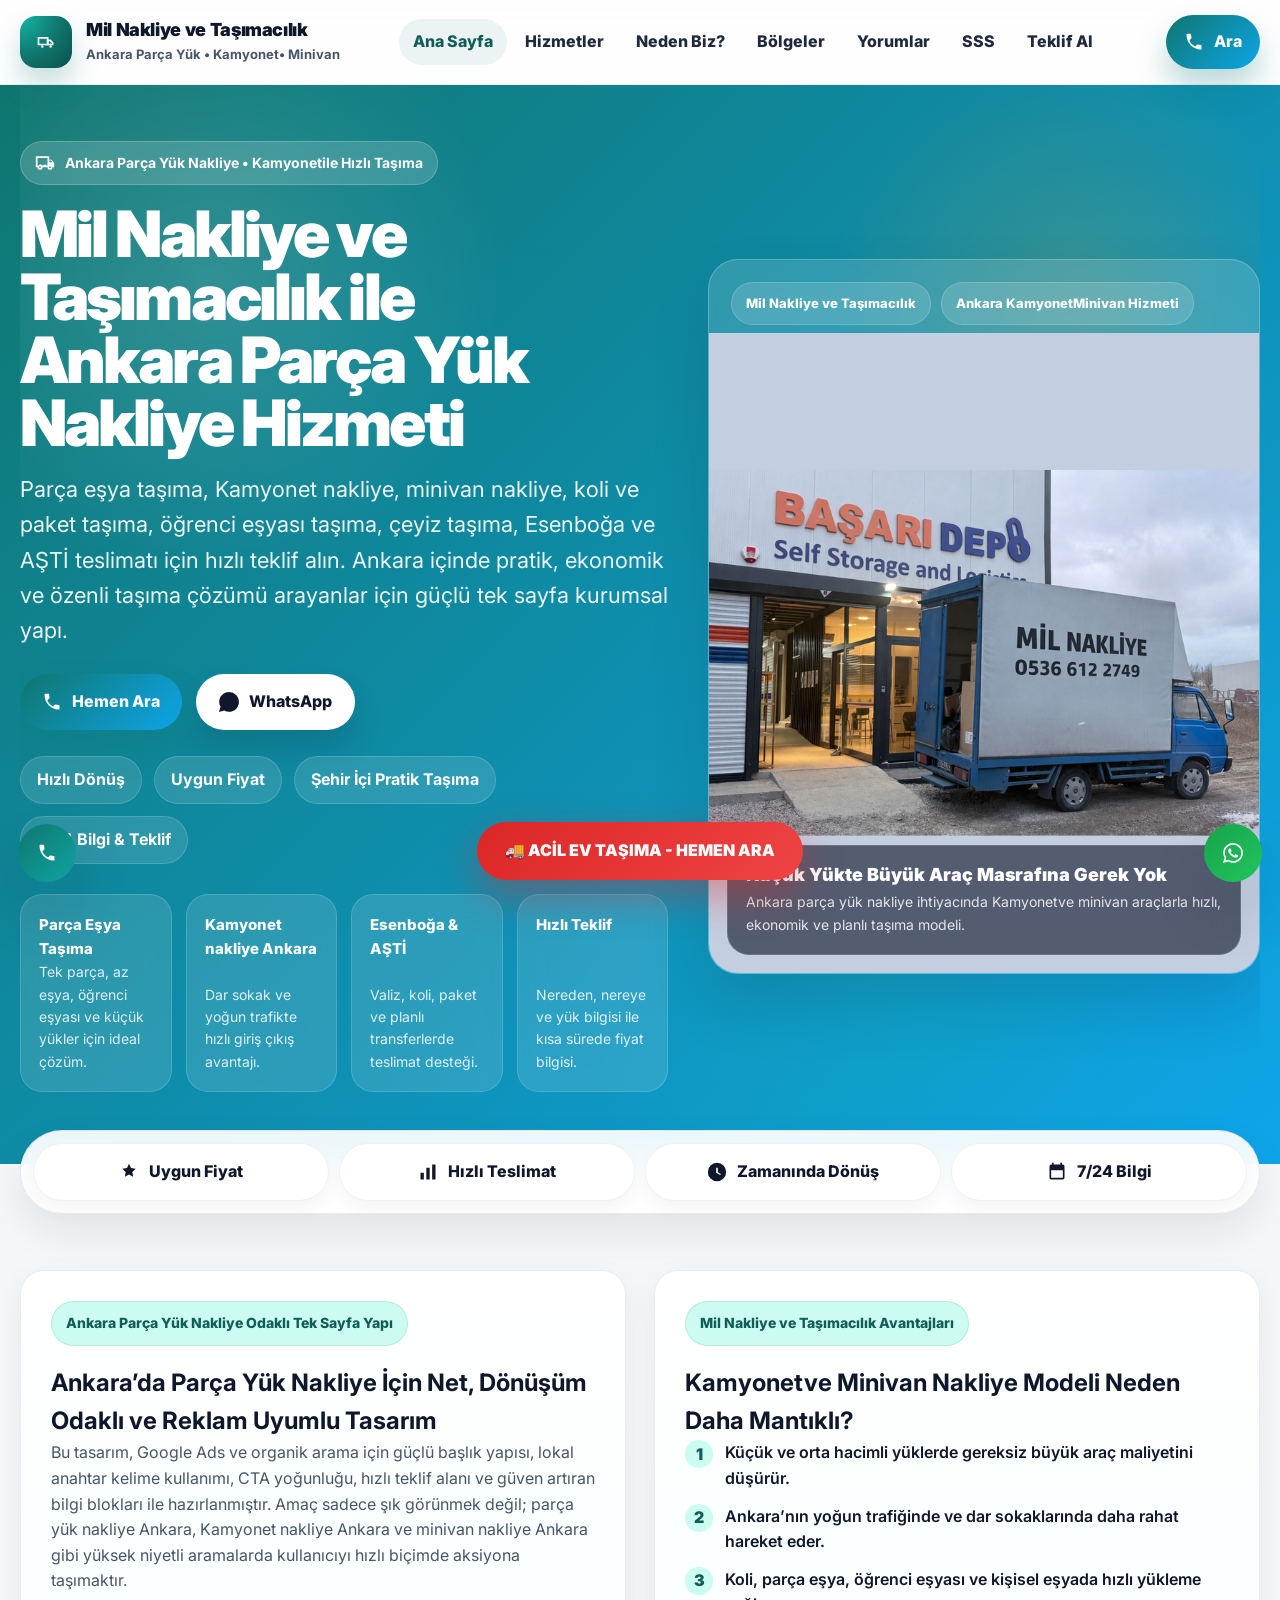
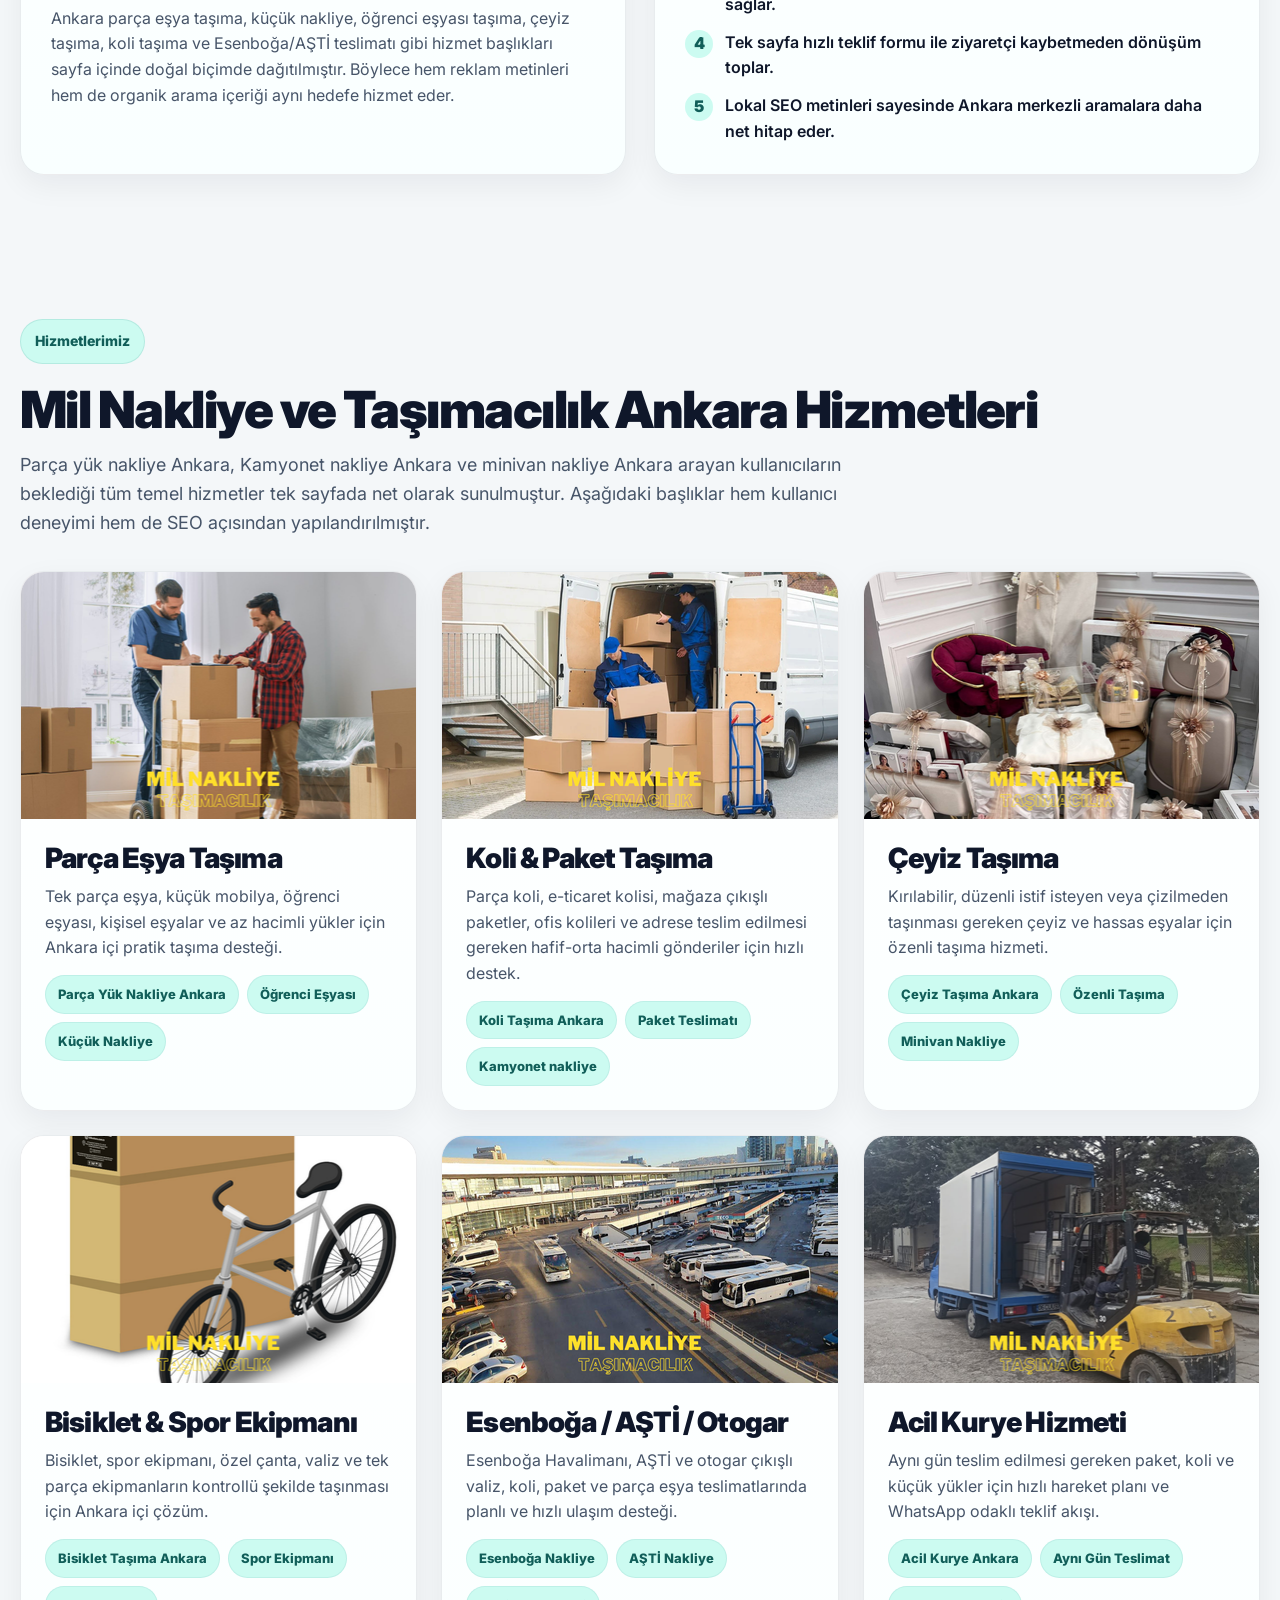
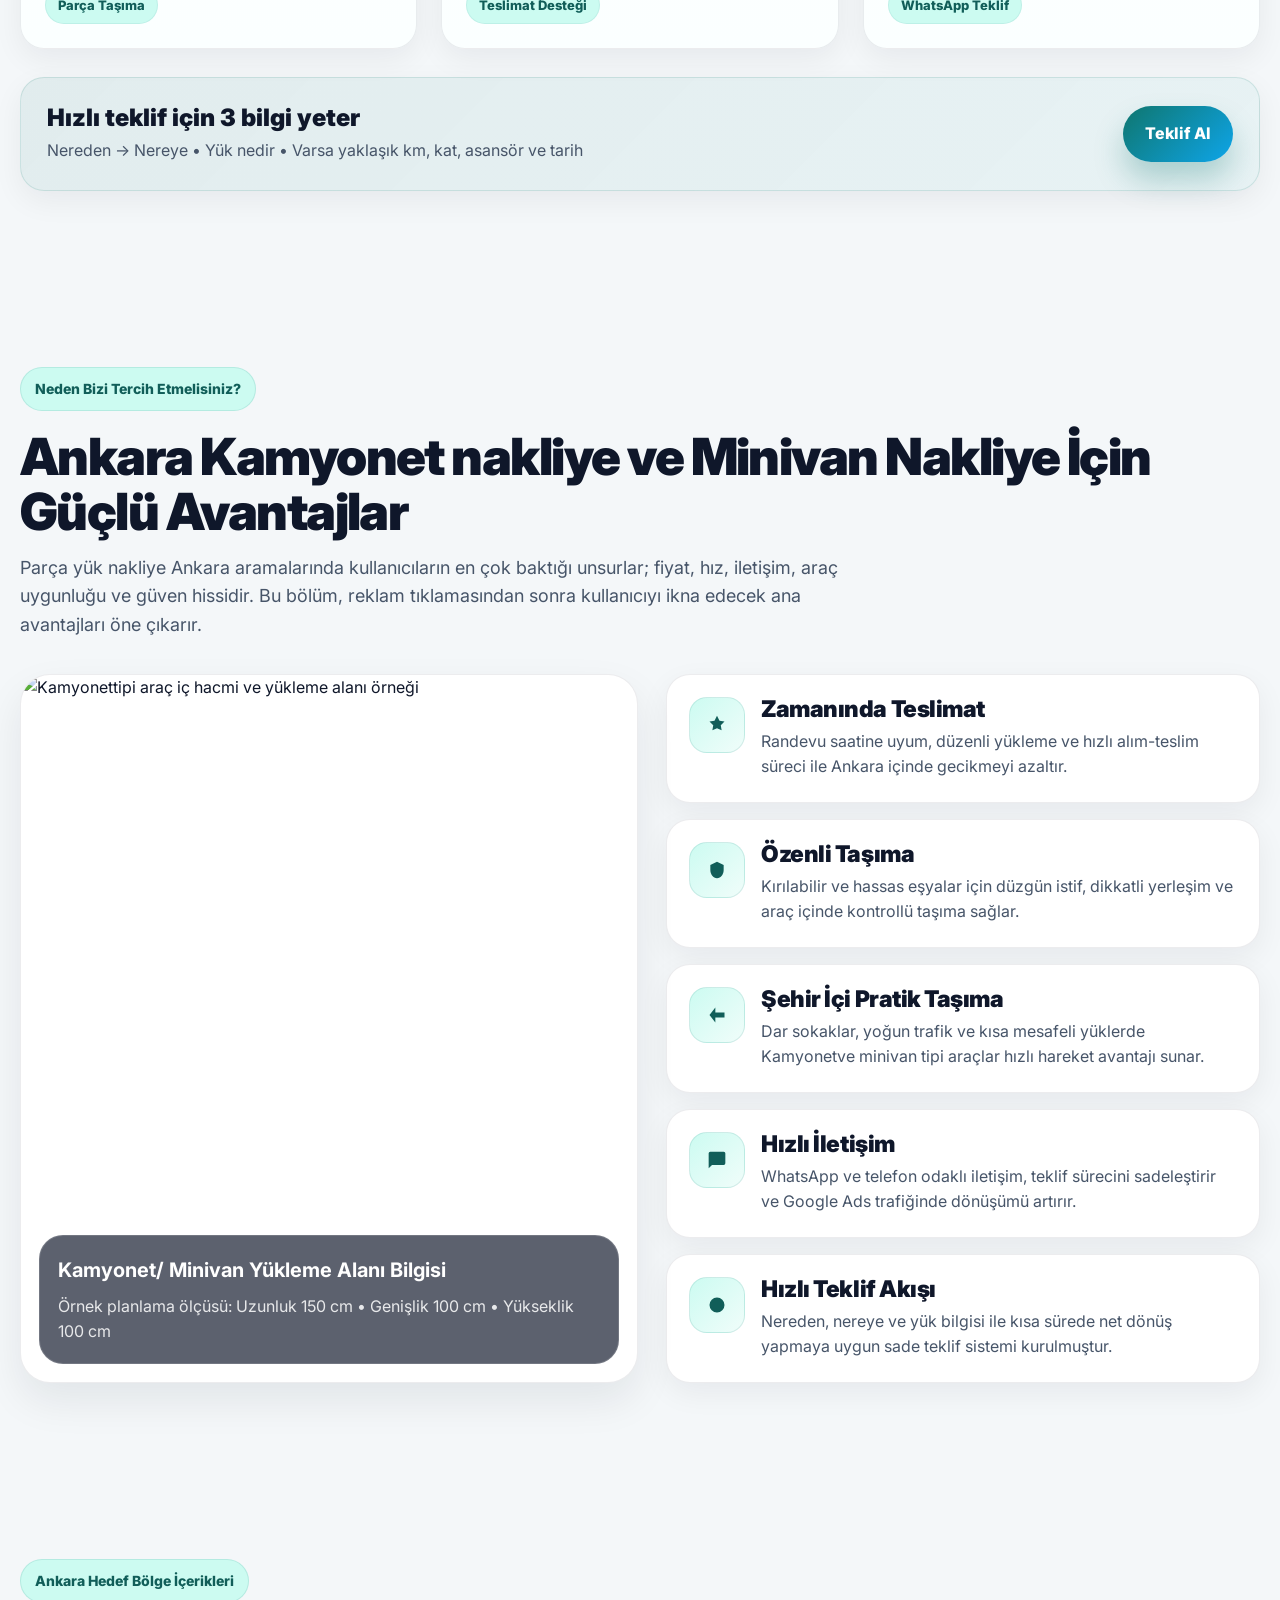
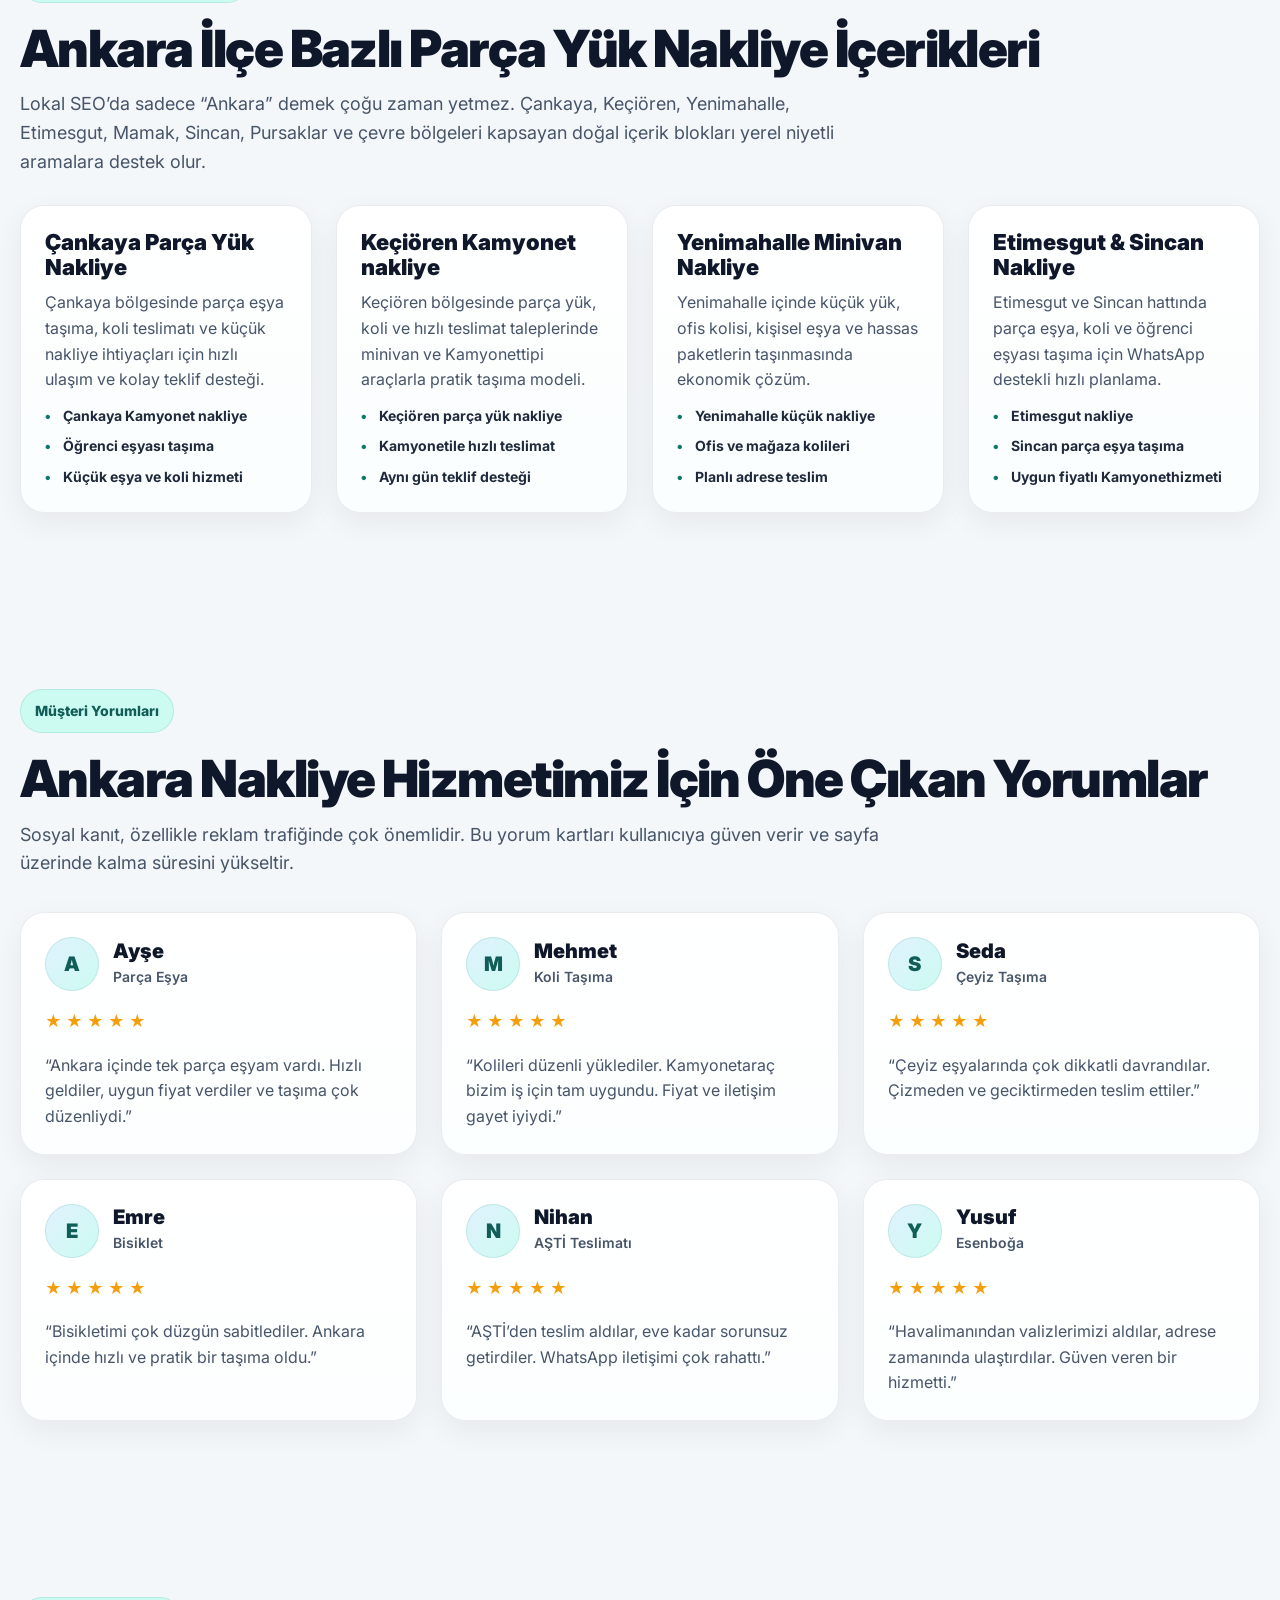
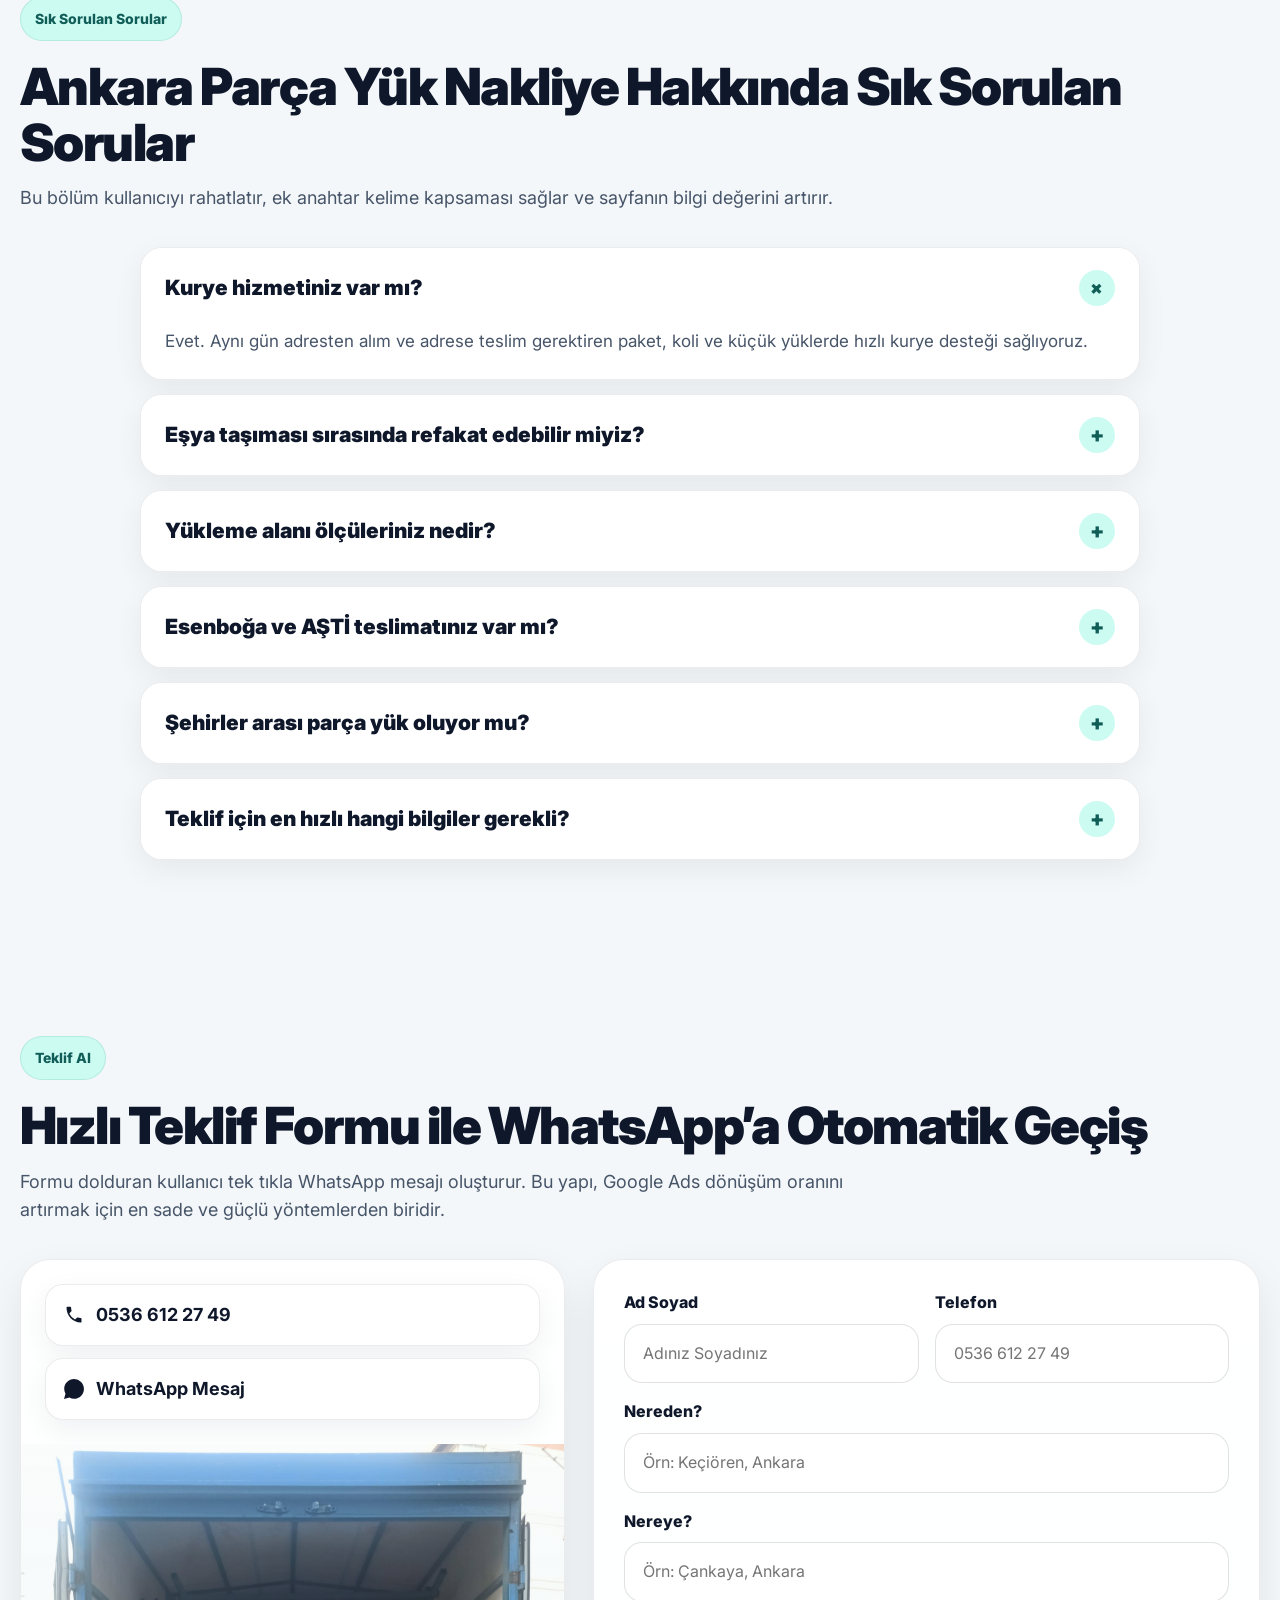
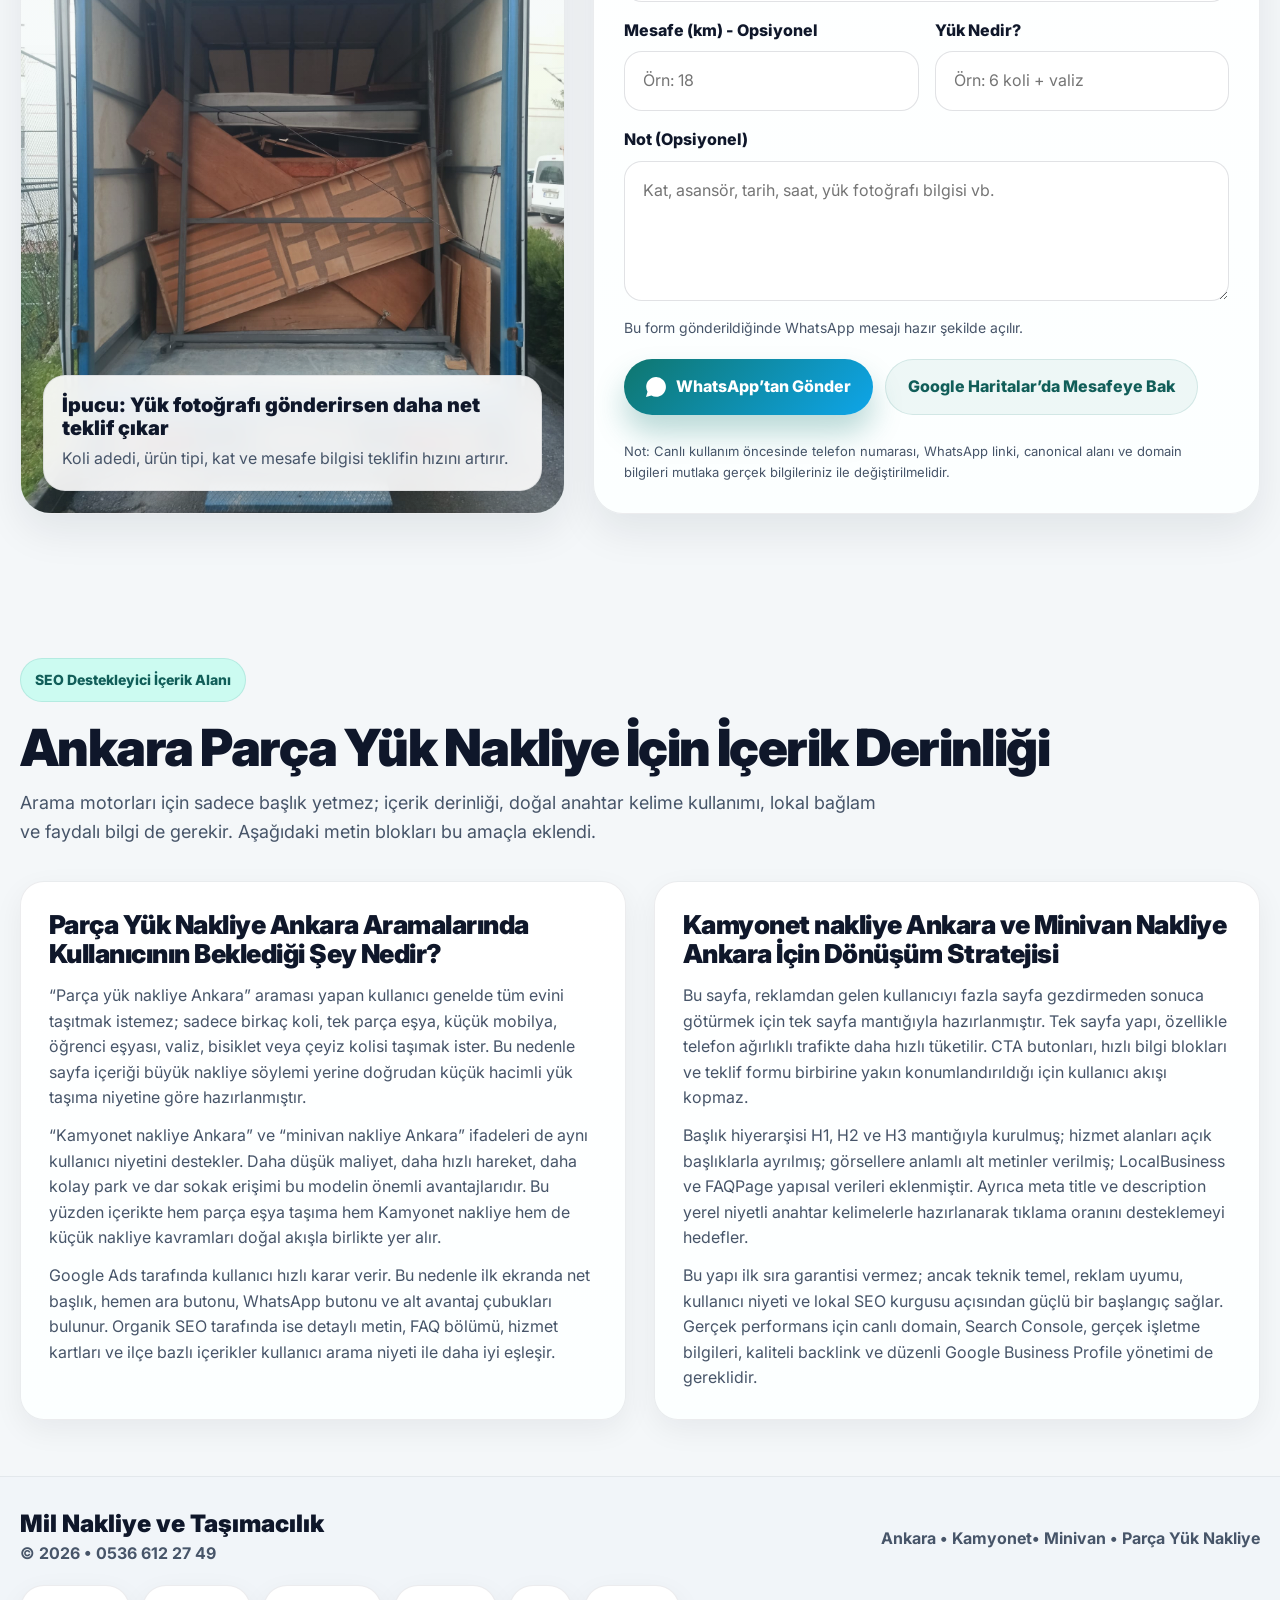
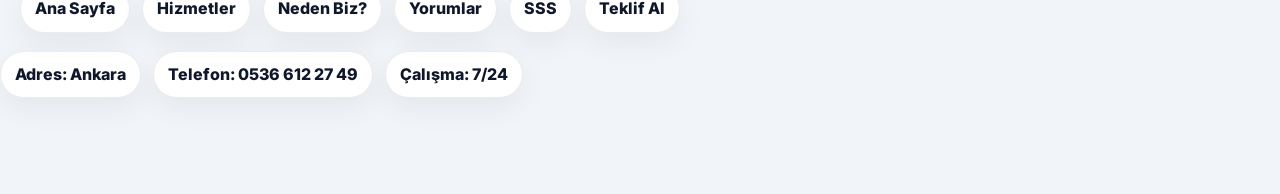
==== index.html @ 198a2890 "updatesıte" ====
<!DOCTYPE html>
<html lang="tr">

<head>
  <!-- ========================================================= -->
  <!-- =============== TEMEL DOKUMAN AYARLARI =================== -->
  <!-- ========================================================= -->
  <meta charset="UTF-8" />
  <meta http-equiv="X-UA-Compatible" content="IE=edge" />
  <meta name="viewport" content="width=device-width, initial-scale=1.0" />
  <meta name="theme-color" content="#0f766e" />
  <meta name="color-scheme" content="light" />
  <meta name="format-detection" content="telephone=yes" />
  <link rel="icon" href="favicon.ico" sizes="any">
  <link rel="shortcut icon" href="favicon.ico">
  <link rel="apple-touch-icon" href="favicon.ico">
  <!-- ========================================================= -->
  <!-- =================== ANA SEO ETİKETLERİ ================== -->
  <!-- ========================================================= -->
  <title>Mil Nakliye ve Taşımacılık | Parça Yük Nakliye Ankara | KamyonetMinivan Nakliye</title>
  <meta name="description"
    content="Mil Nakliye ve Taşımacılık ile Ankara parça yük nakliye, Kamyonet nakliye, minivan nakliye, koli taşıma, öğrenci eşyası taşıma, çeyiz taşıma, AŞTİ ve Esenboğa teslimat hizmetleri. Hızlı teklif, WhatsApp destek, şehir içi ve şehirler arası planlı taşıma." />
  <meta name="keywords"
    content="parça yük nakliye ankara, ankara parça eşya taşıma, Kamyonet nakliye ankara, minivan nakliye ankara, ankara koli taşıma, öğrenci eşyası taşıma ankara, çeyiz taşıma ankara, küçük nakliye ankara, acil kurye ankara, aşti nakliye, esenboğa nakliye, şehir içi nakliye ankara, şehirler arası parça yük ankara, uygun fiyat nakliye ankara, mil nakliye ve taşımacılık" />
  <meta name="robots" content="index, follow, max-image-preview:large, max-snippet:-1, max-video-preview:-1" />
  <meta name="googlebot" content="index, follow, max-image-preview:large, max-snippet:-1, max-video-preview:-1" />
  <meta name="author" content="Mil Nakliye ve Taşımacılık" />
  <meta name="language" content="tr" />
  <meta name="geo.region" content="TR-06" />
  <meta name="geo.placename" content="Ankara" />
  <meta name="distribution" content="global" />
  <meta name="revisit-after" content="7 days" />
  <link rel="canonical" href="https://www.example.com/" />

  <!-- ========================================================= -->
  <!-- ====================== OPEN GRAPH ======================= -->
  <!-- ========================================================= -->
  <meta property="og:locale" content="tr_TR" />
  <meta property="og:type" content="website" />
  <meta property="og:title" content="Mil Nakliye ve Taşımacılık | Parça Yük Nakliye Ankara" />
  <meta property="og:description"
    content="Ankara parça yük nakliye, Kamyonet nakliye, minivan nakliye, koli taşıma, çeyiz taşıma ve hızlı teklif formu tek sayfada." />
  <meta property="og:url" content="https://www.example.com/" />
  <meta property="og:site_name" content="Mil Nakliye ve Taşımacılık" />
  <meta property="og:image"
    content="https://images.unsplash.com/photo-1616432043562-3671ea2e5242?auto=format&fit=crop&w=1400&q=80" />
  <meta property="og:image:width" content="1400" />
  <meta property="og:image:height" content="933" />
  <meta property="og:image:alt" content="Mil Nakliye ve Taşımacılık Ankara parça yük nakliye görseli" />

  <!-- ========================================================= -->
  <!-- ======================== TWITTER ======================== -->
  <!-- ========================================================= -->
  <meta name="twitter:card" content="summary_large_image" />
  <meta name="twitter:title" content="Mil Nakliye ve Taşımacılık | Parça Yük Nakliye Ankara" />
  <meta name="twitter:description"
    content="Ankara parça yük nakliye, Kamyonet nakliye, koli taşıma ve hızlı teklif formu." />
  <meta name="twitter:image"
    content="https://images.unsplash.com/photo-1616432043562-3671ea2e5242?auto=format&fit=crop&w=1400&q=80" />

  <!-- ========================================================= -->
  <!-- ====================== PREFETCH/DNS ===================== -->
  <!-- ========================================================= -->
  <link rel="preconnect" href="https://fonts.googleapis.com" />
  <link rel="preconnect" href="https://fonts.gstatic.com" crossorigin />
  <link rel="preconnect" href="https://images.unsplash.com" />
  <link rel="dns-prefetch" href="//wa.me" />
  <link rel="dns-prefetch" href="//fonts.googleapis.com" />
  <link rel="dns-prefetch" href="//images.unsplash.com" />

  <!-- ========================================================= -->
  <!-- ======================== FONTS ========================== -->
  <!-- ========================================================= -->
  <link href="https://fonts.googleapis.com/css2?family=Inter:wght@400;500;600;700;800;900&display=swap"
    rel="stylesheet" />

  <!-- ========================================================= -->
  <!-- ==================== YAPISAL VERİLER ==================== -->
  <!-- ========================================================= -->
  <script type="application/ld+json">
    {
      "@context": "https://schema.org",
      "@graph": [
        {
          "@type": "LocalBusiness",
          "@id": "https://www.example.com/#localbusiness",
          "name": "Mil Nakliye ve Taşımacılık",
          "alternateName": [
            "Mil Nakliye",
            "Mil Nakliye Ankara",
            "Mil Nakliye ve Taşımacılık Ankara"
          ],
          "url": "https://www.example.com/",
          "image": "https://images.unsplash.com/photo-1616432043562-3671ea2e5242?auto=format&fit=crop&w=1400&q=80",
          "telephone": "+90 536 612 27 49",
          "priceRange": "₺₺",
          "description": "Ankara parça yük nakliye, Kamyonet nakliye, minivan nakliye, koli taşıma, öğrenci eşyası taşıma, çeyiz taşıma ve hızlı kurye çözümleri.",
          "areaServed": [
            {"@type": "City", "name": "Ankara"},
            {"@type": "AdministrativeArea", "name": "Çankaya"},
            {"@type": "AdministrativeArea", "name": "Keçiören"},
            {"@type": "AdministrativeArea", "name": "Yenimahalle"},
            {"@type": "AdministrativeArea", "name": "Etimesgut"},
            {"@type": "AdministrativeArea", "name": "Mamak"},
            {"@type": "AdministrativeArea", "name": "Sincan"}
          ],
          "address": {
            "@type": "PostalAddress",
            "addressLocality": "Ankara",
            "addressRegion": "Ankara",
            "addressCountry": "TR"
          },
          "openingHoursSpecification": [
            {
              "@type": "OpeningHoursSpecification",
              "dayOfWeek": [
                "Monday",
                "Tuesday",
                "Wednesday",
                "Thursday",
                "Friday",
                "Saturday",
                "Sunday"
              ],
              "opens": "00:00",
              "closes": "23:59"
            }
          ],
          "sameAs": [
            "https://wa.me/905366122749"
          ],
          "serviceType": [
            "Parça Yük Nakliye Ankara",
            "Kamyonet nakliye Ankara",
            "Minivan Nakliye Ankara",
            "Koli Taşıma Ankara",
            "Öğrenci Eşyası Taşıma Ankara",
            "Çeyiz Taşıma Ankara",
            "Acil Kurye Ankara"
          ]
        },
        {
          "@type": "WebSite",
          "@id": "https://www.example.com/#website",
          "url": "https://www.example.com/",
          "name": "Mil Nakliye ve Taşımacılık",
          "inLanguage": "tr-TR",
          "publisher": {
            "@id": "https://www.example.com/#localbusiness"
          }
        },
        {
          "@type": "WebPage",
          "@id": "https://www.example.com/#webpage",
          "url": "https://www.example.com/",
          "name": "Mil Nakliye ve Taşımacılık | Parça Yük Nakliye Ankara",
          "isPartOf": {
            "@id": "https://www.example.com/#website"
          },
          "about": {
            "@id": "https://www.example.com/#localbusiness"
          },
          "description": "Ankara parça yük nakliye, Kamyonet nakliye, minivan nakliye ve hızlı teklif sayfası.",
          "inLanguage": "tr-TR"
        },
        {
          "@type": "FAQPage",
          "mainEntity": [
            {
              "@type": "Question",
              "name": "Kurye hizmetiniz var mı?",
              "acceptedAnswer": {
                "@type": "Answer",
                "text": "Evet. Aynı gün adresten alıp adrese teslim hızlı kurye ve parça yük desteği sağlıyoruz."
              }
            },
            {
              "@type": "Question",
              "name": "Eşya taşıması sırasında refakat edebilir miyiz?",
              "acceptedAnswer": {
                "@type": "Answer",
                "text": "Evet. Uygun yük durumlarında bir kişi refakat edebilir."
              }
            },
            {
              "@type": "Question",
              "name": "Yükleme alanı ölçüleri nedir?",
              "acceptedAnswer": {
                "@type": "Answer",
                "text": "Örnek yükleme alanı ölçüsü: uzunluk 150 cm, genişlik 100 cm, yükseklik 100 cm olarak planlanmıştır."
              }
            },
            {
              "@type": "Question",
              "name": "Esenboğa ve AŞTİ teslimatınız var mı?",
              "acceptedAnswer": {
                "@type": "Answer",
                "text": "Evet. Esenboğa Havalimanı, AŞTİ ve otogar çıkışlı planlı teslimatlar yapılmaktadır."
              }
            },
            {
              "@type": "Question",
              "name": "Teklif için en hızlı hangi bilgiler gerekli?",
              "acceptedAnswer": {
                "@type": "Answer",
                "text": "Nereden, nereye, yük nedir, yaklaşık km, kat, asansör ve tarih bilgisi en hızlı teklif için yeterlidir."
              }
            }
          ]
        }
      ]
    }
  </script>

  <!-- ========================================================= -->
  <!-- ======================== STYLES ========================= -->
  <!-- ========================================================= -->
  <style>
    /* ======================================================= */
    /* ====================== CSS RESET ======================= */
    /* ======================================================= */
    *,
    *::before,
    *::after {
      box-sizing: border-box;
    }

    html {
      scroll-behavior: smooth;
    }

    body,
    h1,
    h2,
    h3,
    h4,
    h5,
    h6,
    p,
    ul,
    ol,
    li,
    figure,
    blockquote,
    dl,
    dd {
      margin: 0;
    }

    body {
      min-height: 100vh;
      text-rendering: optimizeLegibility;
      -webkit-font-smoothing: antialiased;
      font-family: 'Inter', system-ui, -apple-system, BlinkMacSystemFont, 'Segoe UI', sans-serif;
      background: #f4f7f9;
      color: #0f172a;
      line-height: 1.6;
      overflow-x: hidden;
    }

    img,
    picture {
      max-width: 100%;
      display: block;
    }

    a {
      color: inherit;
      text-decoration: none;
    }

    button,
    input,
    textarea,
    select {
      font: inherit;
    }

    ul[role='list'],
    ol[role='list'] {
      list-style: none;
      padding: 0;
      margin: 0;
    }

    /* ======================================================= */
    /* ==================== ROOT VARIABLES =================== */
    /* ======================================================= */
    :root {
      --bg: #f4f7f9;
      --surface: #ffffff;
      --surface-2: #ecfeff;
      --text: #0f172a;
      --muted: #475569;
      --line: rgba(15, 23, 42, 0.08);
      --primary: #0f766e;
      --primary-strong: #115e59;
      --primary-soft: #ccfbf1;
      --secondary: #f59e0b;
      --accent: #0ea5e9;
      --success: #16a34a;
      --shadow-sm: 0 10px 30px rgba(15, 23, 42, 0.06);
      --shadow-md: 0 18px 40px rgba(15, 23, 42, 0.08);
      --shadow-lg: 0 30px 60px rgba(15, 23, 42, 0.14);
      --radius-xs: 10px;
      --radius-sm: 14px;
      --radius-md: 18px;
      --radius-lg: 24px;
      --radius-xl: 32px;
      --container: 1240px;
      --header-height: 84px;
    }

    /* ======================================================= */
    /* ===================== GLOBAL UTILS ===================== */
    /* ======================================================= */
    .container {
      width: min(100% - 32px, var(--container));
      margin-inline: auto;
    }

    .section {
      padding: 88px 0;
    }

    .section-sm {
      padding: 56px 0;
    }

    .eyebrow {
      display: inline-flex;
      align-items: center;
      gap: 10px;
      padding: 10px 14px;
      border-radius: 999px;
      background: rgba(255, 255, 255, 0.16);
      color: #fff;
      font-size: 14px;
      font-weight: 700;
      backdrop-filter: blur(8px);
      border: 1px solid rgba(255, 255, 255, 0.2);
      margin-bottom: 18px;
    }

    .section-badge {
      display: inline-flex;
      align-items: center;
      gap: 8px;
      font-weight: 800;
      font-size: 14px;
      color: var(--primary-strong);
      background: var(--primary-soft);
      border: 1px solid rgba(15, 118, 110, 0.12);
      border-radius: 999px;
      padding: 10px 14px;
      margin-bottom: 18px;
    }

    .section-title {
      font-size: clamp(30px, 4vw, 52px);
      line-height: 1.08;
      letter-spacing: -0.03em;
      font-weight: 900;
      margin-bottom: 14px;
      color: var(--text);
    }

    .section-text {
      font-size: 18px;
      color: var(--muted);
      max-width: 860px;
    }

    .grid {
      display: grid;
      gap: 24px;
    }

    .card {
      background: var(--surface);
      border: 1px solid var(--line);
      border-radius: var(--radius-lg);
      box-shadow: var(--shadow-sm);
    }

    .btn {
      display: inline-flex;
      align-items: center;
      justify-content: center;
      gap: 10px;
      min-height: 56px;
      padding: 14px 22px;
      border: none;
      border-radius: 999px;
      font-weight: 800;
      cursor: pointer;
      transition: transform 0.25s ease, box-shadow 0.25s ease, background 0.25s ease, color 0.25s ease;
      will-change: transform;
    }

    .btn:hover {
      transform: translateY(-2px);
    }

    .btn:focus-visible,
    .nav-link:focus-visible,
    .social-float:focus-visible,
    .faq-question:focus-visible,
    .chip:focus-visible,
    input:focus-visible,
    textarea:focus-visible,
    select:focus-visible {
      outline: 3px solid rgba(245, 158, 11, 0.3);
      outline-offset: 2px;
    }

    .btn-primary {
      background: linear-gradient(135deg, var(--primary), var(--accent));
      color: #fff;
      box-shadow: 0 18px 30px rgba(15, 118, 110, 0.28);
    }

    .btn-primary:hover {
      box-shadow: 0 24px 36px rgba(15, 118, 110, 0.34);
    }

    .btn-secondary {
      background: #fff;
      color: var(--text);
      border: 1px solid rgba(255, 255, 255, 0.26);
      box-shadow: 0 18px 30px rgba(15, 23, 42, 0.16);
    }

    .btn-ghost {
      background: rgba(15, 118, 110, 0.06);
      color: var(--primary-strong);
      border: 1px solid rgba(15, 118, 110, 0.12);
    }

    .icon {
      width: 20px;
      height: 20px;
      flex: 0 0 20px;
    }

    .muted {
      color: var(--muted);
    }

    .sr-only {
      position: absolute;
      width: 1px;
      height: 1px;
      padding: 0;
      margin: -1px;
      overflow: hidden;
      clip: rect(0, 0, 0, 0);
      white-space: nowrap;
      border: 0;
    }

    /* ======================================================= */
    /* ======================== HEADER ======================== */
    /* ======================================================= */
    .site-header {
      position: sticky;
      top: 0;
      z-index: 1000;
      background: rgba(255, 255, 255, 0.88);
      backdrop-filter: blur(18px);
      border-bottom: 1px solid rgba(15, 23, 42, 0.06);
    }

    .header-inner {
      min-height: var(--header-height);
      display: flex;
      align-items: center;
      justify-content: space-between;
      gap: 18px;
    }

    .brand {
      display: flex;
      align-items: center;
      gap: 14px;
      min-width: 0;
    }

    .brand-mark {
      width: 52px;
      height: 52px;
      border-radius: 16px;
      background: radial-gradient(circle at top left, #14b8a6, #0f766e 55%, #0b4f4a 100%);
      display: grid;
      place-items: center;
      box-shadow: 0 16px 28px rgba(15, 118, 110, 0.24);
      color: #fff;
      flex-shrink: 0;
    }

    .brand-text {
      min-width: 0;
    }

    .brand-title {
      font-size: 18px;
      font-weight: 900;
      letter-spacing: -0.02em;
      line-height: 1.1;
    }

    .brand-subtitle {
      font-size: 13px;
      color: var(--muted);
      font-weight: 700;
      margin-top: 4px;
    }

    .nav {
      display: flex;
      align-items: center;
      gap: 10px;
    }

    .nav-links {
      display: flex;
      align-items: center;
      gap: 4px;
      flex-wrap: wrap;
    }

    .nav-link {
      position: relative;
      display: inline-flex;
      align-items: center;
      justify-content: center;
      min-height: 46px;
      padding: 10px 14px;
      color: #1e293b;
      border-radius: 999px;
      font-weight: 800;
      transition: background 0.25s ease, color 0.25s ease;
    }

    .nav-link:hover,
    .nav-link.active {
      background: rgba(15, 118, 110, 0.08);
      color: var(--primary-strong);
    }

    .header-actions {
      display: flex;
      align-items: center;
      gap: 10px;
      flex-shrink: 0;
    }

    .header-call {
      min-height: 50px;
      padding-inline: 18px;
    }

    .mobile-toggle {
      display: none;
      width: 48px;
      height: 48px;
      border-radius: 14px;
      border: 1px solid var(--line);
      background: #fff;
      color: var(--text);
      cursor: pointer;
      align-items: center;
      justify-content: center;
      box-shadow: var(--shadow-sm);
    }

    .mobile-menu {
      display: none;
      padding-bottom: 18px;
    }

    .mobile-menu.open {
      display: block;
    }

    .mobile-menu-inner {
      background: var(--surface);
      border-radius: 22px;
      border: 1px solid var(--line);
      box-shadow: var(--shadow-md);
      padding: 14px;
    }

    .mobile-menu .nav-link {
      width: 100%;
      justify-content: flex-start;
      border-radius: 16px;
    }

    /* ======================================================= */
    /* ========================= HERO ========================= */
    /* ======================================================= */
    .hero {
      position: relative;
      overflow: hidden;
      isolation: isolate;
    }

    .banner {
      background: linear-gradient(135deg, #0f766e 0%, #0ea5e9 100%);
    }

    .hero::before {
      content: '';
      position: absolute;
      inset: 0;
      background:
        radial-gradient(circle at 15% 18%, rgba(255, 255, 255, 0.14), transparent 22%),
        radial-gradient(circle at 85% 20%, rgba(245, 158, 11, 0.18), transparent 18%),
        radial-gradient(circle at 70% 82%, rgba(20, 184, 166, 0.18), transparent 24%);
      z-index: 0;
    }

    .hero .container,
    .hero-layout,
    .hero-copy,
    .hero-panel {
      position: relative;
      z-index: 1;
    }

    .hero-layout {
      display: grid;
      grid-template-columns: minmax(0, 1.08fr) minmax(420px, 0.92fr);
      gap: 40px;
      align-items: center;
      width: 100%;
      min-height: calc(100vh - var(--header-height));
      padding: 56px 0 72px;
    }

    .hero-copy {
      max-width: 760px;
      min-width: 0;
    }

    .hero-title {
      font-size: clamp(42px, 5vw, 78px);
      font-weight: 900;
      line-height: 0.98;
      letter-spacing: -0.045em;
      margin-bottom: 18px;
      color: #fff;
      text-wrap: balance;
    }

    .hero-text {
      font-size: clamp(18px, 1.8vw, 22px);
      color: rgba(255, 255, 255, 0.92);
      max-width: 700px;
      margin-bottom: 26px;
    }

    .hero-actions {
      display: flex;
      flex-wrap: wrap;
      gap: 14px;
      margin-bottom: 26px;
    }

    .hero-points {
      display: flex;
      flex-wrap: wrap;
      gap: 12px;
      margin-bottom: 30px;
    }

    .chip {
      display: inline-flex;
      align-items: center;
      gap: 10px;
      min-height: 48px;
      padding: 10px 16px;
      border-radius: 999px;
      background: rgba(255, 255, 255, 0.12);
      border: 1px solid rgba(255, 255, 255, 0.16);
      backdrop-filter: blur(8px);
      font-weight: 700;
      color: #fff;
    }

    .hero-mini-grid {
      display: grid;
      grid-template-columns: repeat(4, minmax(0, 1fr));
      gap: 14px;
      margin-top: 18px;
    }

    .hero-mini-card {
      background: rgba(255, 255, 255, 0.12);
      border: 1px solid rgba(255, 255, 255, 0.16);
      border-radius: 22px;
      backdrop-filter: blur(12px);
      padding: 18px;
      min-height: 116px;
      display: flex;
      flex-direction: column;
      justify-content: space-between;
    }

    .hero-mini-title {
      font-size: 15px;
      font-weight: 800;
      color: #fff;
    }

    .hero-mini-text {
      font-size: 14px;
      color: rgba(255, 255, 255, 0.86);
    }

    .hero-panel {
      position: relative;
      width: 100%;
      max-width: 640px;
      margin-left: auto;
      background: rgba(255, 255, 255, 0.14);
      border: 1px solid rgba(255, 255, 255, 0.22);
      border-radius: 30px;
      box-shadow: var(--shadow-lg);
      overflow: hidden;
      backdrop-filter: blur(16px);
    }

    .hero-panel-top {
      padding: 22px 22px 8px;
      display: flex;
      flex-wrap: wrap;
      gap: 10px;
    }

    .hero-panel-badge {
      display: inline-flex;
      align-items: center;
      gap: 8px;
      padding: 10px 14px;
      border-radius: 999px;
      background: rgba(255, 255, 255, 0.14);
      border: 1px solid rgba(255, 255, 255, 0.16);
      font-size: 13px;
      font-weight: 800;
      color: #fff;
    }

    .hero-panel-image {
      position: relative;
      width: 100%;
      min-height: 640px;
      overflow: hidden;
    }

    .hero-panel-image img {
      width: 100%;
      height: 100%;
      min-height: 640px;
      object-fit: cover;
      object-position: center;
      display: block;
    }

    .hero-panel-card {
      position: absolute;
      left: 18px;
      right: 18px;
      bottom: 18px;
      background: rgba(15, 23, 42, 0.62);
      color: #fff;
      border: 1px solid rgba(255, 255, 255, 0.14);
      backdrop-filter: blur(12px);
      border-radius: 22px;
      padding: 18px;
    }

    .hero-panel-card h3 {
      font-size: 18px;
      line-height: 1.2;
      font-weight: 900;
      margin-bottom: 6px;
    }

    .hero-panel-card p {
      font-size: 14px;
      color: rgba(255, 255, 255, 0.84);
    }

    /* ======================================================= */
    /* ====================== FLOATING CTA ==================== */
    /* ======================================================= */
    .floating-actions {
      position: fixed;
      inset: auto 16px 16px 16px;
      pointer-events: none;
      z-index: 999;
    }

    .social-float {
      position: fixed;
      bottom: 18px;
      width: 58px;
      height: 58px;
      border-radius: 999px;
      display: grid;
      place-items: center;
      box-shadow: var(--shadow-lg);
      color: #fff;
      pointer-events: auto;
      transition: transform 0.25s ease, box-shadow 0.25s ease;
    }

    .social-float:hover {
      transform: translateY(-4px);
    }

    .social-float.call {
      left: 18px;
      background: linear-gradient(135deg, #0f766e, #0ea5a4);
    }

    .social-float.whatsapp {
      right: 18px;
      background: linear-gradient(135deg, #16a34a, #22c55e);
    }

    /* ======================================================= */
    /* ===================== QUICK BAR ======================== */
    /* ======================================================= */
    .quick-bar-wrap {
      margin-top: -34px;
      position: relative;
      z-index: 20;
    }

    .quick-bar {
      background: rgba(255, 255, 255, 0.92);
      border: 1px solid rgba(15, 23, 42, 0.08);
      border-radius: 999px;
      box-shadow: var(--shadow-md);
      backdrop-filter: blur(16px);
      display: grid;
      grid-template-columns: repeat(4, 1fr);
      gap: 10px;
      padding: 12px;
    }

    .quick-item {
      display: flex;
      align-items: center;
      justify-content: center;
      gap: 10px;
      min-height: 58px;
      border-radius: 999px;
      background: #fff;
      border: 1px solid rgba(15, 23, 42, 0.06);
      font-weight: 800;
      color: var(--text);
      text-align: center;
      box-shadow: 0 10px 18px rgba(15, 23, 42, 0.04);
      padding: 10px 14px;
    }

    /* ======================================================= */
    /* ==================== TRUST / SEO TEXT ================== */
    /* ======================================================= */
    .trust-layout {
      display: grid;
      grid-template-columns: 1fr 1fr;
      gap: 28px;
      align-items: stretch;
    }

    .trust-card {
      padding: 30px;
      background: linear-gradient(180deg, #ffffff 0%, #f9ffff 100%);
    }

    .trust-card h3 {
      font-size: 24px;
      font-weight: 900;
      line-height: 1.15;
      margin-bottom: 14px;
    }

    .trust-card p {
      color: var(--muted);
      margin-bottom: 12px;
    }

    .trust-list {
      display: grid;
      gap: 12px;
      margin-top: 16px;
    }

    .trust-list li {
      list-style: none;
      display: flex;
      align-items: flex-start;
      gap: 12px;
      color: var(--text);
      font-weight: 600;
    }

    .trust-list li span {
      display: inline-grid;
      place-items: center;
      width: 28px;
      height: 28px;
      border-radius: 999px;
      background: var(--primary-soft);
      color: var(--primary-strong);
      flex-shrink: 0;
      font-weight: 900;
    }

    /* ======================================================= */
    /* ===================== SERVICES GRID ==================== */
    /* ======================================================= */
    .services-grid {
      grid-template-columns: repeat(3, minmax(0, 1fr));
      margin-top: 34px;
    }

    .service-card {
      overflow: hidden;
      transition: transform 0.25s ease, box-shadow 0.25s ease, border-color 0.25s ease;
      background: linear-gradient(180deg, #ffffff 0%, #fbffff 100%);
    }

    .service-card:hover {
      transform: translateY(-6px);
      box-shadow: var(--shadow-md);
      border-color: rgba(15, 118, 110, 0.18);
    }

    .service-image {
      position: relative;
      aspect-ratio: 16 / 10;
      overflow: hidden;
      background: #d8eef0;
    }

    .service-image img {
      width: 100%;
      height: 100%;
      object-fit: cover;
      transition: transform 0.4s ease;
    }

    .service-card:hover .service-image img {
      transform: scale(1.05);
    }

    .service-content {
      padding: 24px;
    }

    .service-content h3 {
      font-size: 28px;
      line-height: 1.1;
      font-weight: 900;
      margin-bottom: 10px;
      letter-spacing: -0.03em;
    }

    .service-content p {
      color: var(--muted);
      margin-bottom: 14px;
    }

    .service-tags {
      display: flex;
      flex-wrap: wrap;
      gap: 8px;
    }

    .service-tag {
      padding: 8px 12px;
      border-radius: 999px;
      background: var(--primary-soft);
      color: var(--primary-strong);
      font-weight: 800;
      font-size: 13px;
      border: 1px solid rgba(15, 118, 110, 0.08);
    }

    .offer-cta {
      margin-top: 28px;
      padding: 26px;
      display: flex;
      align-items: center;
      justify-content: space-between;
      gap: 18px;
      background: linear-gradient(135deg, rgba(15, 118, 110, 0.08), rgba(14, 165, 164, 0.05));
      border: 1px solid rgba(15, 118, 110, 0.14);
      border-radius: 24px;
      box-shadow: var(--shadow-sm);
    }

    .offer-cta strong {
      display: block;
      font-size: 24px;
      line-height: 1.15;
      font-weight: 900;
      margin-bottom: 6px;
    }

    .offer-cta p {
      color: var(--muted);
      margin: 0;
    }

    /* ======================================================= */
    /* ====================== ADVANTAGES ====================== */
    /* ======================================================= */
    .advantage-layout {
      display: grid;
      grid-template-columns: 1.02fr 0.98fr;
      gap: 28px;
      align-items: center;
      margin-top: 34px;
    }

    .advantage-media {
      position: relative;
      overflow: hidden;
      border-radius: 30px;
      border: 1px solid var(--line);
      box-shadow: var(--shadow-md);
      min-height: 100%;
      background: #fff;
    }

    .advantage-media img {
      width: 100%;
      height: 100%;
      object-fit: cover;
      min-height: 640px;
    }

    .measure-box {
      position: absolute;
      left: 18px;
      right: 18px;
      bottom: 18px;
      background: rgba(15, 23, 42, 0.68);
      border: 1px solid rgba(255, 255, 255, 0.14);
      border-radius: 24px;
      padding: 18px;
      color: #fff;
      backdrop-filter: blur(12px);
    }

    .measure-box strong {
      display: block;
      font-size: 20px;
      margin-bottom: 8px;
    }

    .measure-box p {
      margin: 0;
      color: rgba(255, 255, 255, 0.86);
    }

    .advantage-list {
      display: grid;
      gap: 16px;
    }

    .advantage-item {
      display: grid;
      grid-template-columns: auto 1fr;
      gap: 16px;
      align-items: flex-start;
      padding: 22px;
      background: #fff;
      border: 1px solid var(--line);
      border-radius: 24px;
      box-shadow: var(--shadow-sm);
      transition: transform 0.25s ease, box-shadow 0.25s ease;
    }

    .advantage-item:hover {
      transform: translateY(-3px);
      box-shadow: var(--shadow-md);
    }

    .advantage-icon {
      width: 56px;
      height: 56px;
      border-radius: 18px;
      display: grid;
      place-items: center;
      background: linear-gradient(135deg, #ccfbf1, #f0fdfa);
      color: var(--primary-strong);
      border: 1px solid rgba(15, 118, 110, 0.12);
      flex-shrink: 0;
    }

    .advantage-content h3 {
      font-size: 23px;
      line-height: 1.12;
      font-weight: 900;
      margin-bottom: 6px;
      letter-spacing: -0.02em;
    }

    .advantage-content p {
      color: var(--muted);
      margin-bottom: 0;
    }

    /* ======================================================= */
    /* ==================== LOCATION / SEO ==================== */
    /* ======================================================= */
    .district-grid {
      grid-template-columns: repeat(4, minmax(0, 1fr));
      margin-top: 28px;
    }

    .district-card {
      padding: 24px;
      background: linear-gradient(180deg, #ffffff 0%, #fafefe 100%);
    }

    .district-card h3 {
      font-size: 22px;
      margin-bottom: 10px;
      font-weight: 900;
      line-height: 1.15;
    }

    .district-card p {
      color: var(--muted);
      margin-bottom: 12px;
    }

    .district-points {
      display: grid;
      gap: 8px;
    }

    .district-points div {
      font-weight: 700;
      color: #1e293b;
      padding-left: 18px;
      position: relative;
      font-size: 14px;
    }

    .district-points div::before {
      content: '•';
      position: absolute;
      left: 0;
      color: var(--primary);
      font-weight: 900;
    }

    /* ======================================================= */
    /* ======================== REVIEWS ======================= */
    /* ======================================================= */
    .reviews-wrap {
      margin-top: 34px;
    }

    .reviews-grid {
      grid-template-columns: repeat(3, minmax(0, 1fr));
    }

    .review-card {
      padding: 24px;
      background: linear-gradient(180deg, #ffffff 0%, #fcffff 100%);
      display: flex;
      flex-direction: column;
      gap: 18px;
    }

    .review-head {
      display: flex;
      align-items: center;
      gap: 14px;
    }

    .review-avatar {
      width: 54px;
      height: 54px;
      border-radius: 50%;
      background: linear-gradient(135deg, #e0f2fe, #ccfbf1);
      color: var(--primary-strong);
      display: grid;
      place-items: center;
      font-weight: 900;
      font-size: 20px;
      flex-shrink: 0;
      border: 1px solid rgba(15, 118, 110, 0.12);
    }

    .review-meta h3 {
      font-size: 20px;
      line-height: 1.1;
      font-weight: 900;
      margin-bottom: 4px;
    }

    .review-meta p {
      color: var(--muted);
      font-weight: 600;
      font-size: 14px;
    }

    .stars {
      display: inline-flex;
      gap: 4px;
      color: #f59e0b;
    }

    .review-text {
      color: var(--muted);
      font-size: 16px;
    }

    /* ======================================================= */
    /* ========================== FAQ ========================= */
    /* ======================================================= */
    .faq-wrap {
      margin-top: 34px;
      max-width: 1000px;
      margin-inline: auto;
    }

    .faq-item {
      background: #fff;
      border: 1px solid var(--line);
      border-radius: 22px;
      overflow: hidden;
      box-shadow: var(--shadow-sm);
    }

    .faq-item+.faq-item {
      margin-top: 14px;
    }

    .faq-question {
      width: 100%;
      border: none;
      background: #fff;
      text-align: left;
      display: flex;
      align-items: center;
      justify-content: space-between;
      gap: 18px;
      padding: 22px 24px;
      font-size: 21px;
      font-weight: 900;
      cursor: pointer;
      color: var(--text);
    }

    .faq-question span:last-child {
      width: 36px;
      height: 36px;
      border-radius: 999px;
      display: grid;
      place-items: center;
      background: var(--primary-soft);
      color: var(--primary-strong);
      flex-shrink: 0;
      transition: transform 0.25s ease;
    }

    .faq-item.open .faq-question span:last-child {
      transform: rotate(45deg);
    }

    .faq-answer {
      display: grid;
      grid-template-rows: 0fr;
      transition: grid-template-rows 0.3s ease;
    }

    .faq-item.open .faq-answer {
      grid-template-rows: 1fr;
    }

    .faq-answer-inner {
      overflow: hidden;
    }

    .faq-answer p {
      padding: 0 24px 24px;
      color: var(--muted);
      margin: 0;
      font-size: 17px;
    }

    /* ======================================================= */
    /* ====================== OFFER FORM ====================== */
    /* ======================================================= */
    .offer-layout {
      display: grid;
      grid-template-columns: 0.9fr 1.1fr;
      gap: 28px;
      align-items: stretch;
      margin-top: 34px;
    }

    .offer-info {
      overflow: hidden;
      background: linear-gradient(180deg, #ffffff 0%, #f9ffff 100%);
      border-radius: 30px;
      border: 1px solid var(--line);
      box-shadow: var(--shadow-md);
      display: flex;
      flex-direction: column;
    }

    .offer-info-top {
      padding: 24px;
      display: grid;
      gap: 12px;
    }

    .contact-pill {
      display: flex;
      align-items: center;
      gap: 12px;
      min-height: 62px;
      padding: 14px 18px;
      border-radius: 18px;
      background: #fff;
      border: 1px solid var(--line);
      box-shadow: var(--shadow-sm);
      font-weight: 800;
    }

    .contact-pill strong {
      display: block;
      font-size: 18px;
      line-height: 1.15;
    }

    .offer-image {
      flex: 1;
      min-height: 440px;
      background:
        linear-gradient(180deg, rgba(15, 118, 110, 0.02), rgba(15, 118, 110, 0.08)),
        url('yğk.jpeg') center center / cover no-repeat;
      position: relative;
    }

    .offer-image-card {
      position: absolute;
      left: 22px;
      right: 22px;
      bottom: 22px;
      background: rgba(255, 255, 255, 0.9);
      border: 1px solid rgba(15, 23, 42, 0.08);
      border-radius: 22px;
      padding: 18px;
      box-shadow: var(--shadow-md);
      backdrop-filter: blur(12px);
    }

    .offer-image-card strong {
      display: block;
      margin-bottom: 6px;
      font-size: 20px;
      line-height: 1.15;
      font-weight: 900;
    }

    .offer-image-card p {
      color: var(--muted);
      margin: 0;
    }

    .offer-form-wrap {
      padding: 30px;
      background: linear-gradient(180deg, #ffffff 0%, #fcffff 100%);
      border-radius: 30px;
      border: 1px solid var(--line);
      box-shadow: var(--shadow-md);
    }

    .offer-form {
      display: grid;
      gap: 16px;
    }

    .form-grid {
      display: grid;
      grid-template-columns: repeat(2, minmax(0, 1fr));
      gap: 16px;
    }

    .field {
      display: grid;
      gap: 8px;
    }

    .field label {
      font-weight: 800;
      color: var(--text);
    }

    .input,
    .textarea,
    .select {
      width: 100%;
      border-radius: 18px;
      border: 1px solid rgba(15, 23, 42, 0.12);
      background: #fff;
      color: var(--text);
      padding: 16px 18px;
      transition: border-color 0.25s ease, box-shadow 0.25s ease;
      box-shadow: inset 0 1px 0 rgba(255, 255, 255, 0.7);
    }

    .input:focus,
    .textarea:focus,
    .select:focus {
      border-color: rgba(15, 118, 110, 0.4);
      box-shadow: 0 0 0 4px rgba(20, 184, 166, 0.12);
      outline: none;
    }

    .textarea {
      min-height: 140px;
      resize: vertical;
    }

    .form-note {
      font-size: 14px;
      color: var(--muted);
    }

    .form-actions {
      display: flex;
      flex-wrap: wrap;
      gap: 12px;
      margin-top: 4px;
    }

    .disclaimer {
      margin-top: 10px;
      color: var(--muted);
      font-size: 13px;
    }

    /* ======================================================= */
    /* ===================== CONTENT SEO ====================== */
    /* ======================================================= */
    .content-columns {
      display: grid;
      grid-template-columns: repeat(2, minmax(0, 1fr));
      gap: 28px;
      margin-top: 34px;
    }

    .content-block {
      padding: 28px;
      background: linear-gradient(180deg, #ffffff 0%, #fcffff 100%);
    }

    .content-block h3 {
      font-size: 26px;
      line-height: 1.14;
      font-weight: 900;
      margin-bottom: 14px;
      letter-spacing: -0.02em;
    }

    .content-block p+p {
      margin-top: 12px;
    }

    .content-block p {
      color: var(--muted);
    }

    /* ======================================================= */
    /* ========================= FOOTER ======================= */
    /* ======================================================= */
    .site-footer {
      padding: 34px 0 96px;
      background: #f1f5f9;
      border-top: 1px solid rgba(15, 23, 42, 0.06);
    }

    .footer-top {
      display: flex;
      align-items: center;
      justify-content: space-between;
      gap: 16px;
      flex-wrap: wrap;
    }

    .footer-brand {
      display: flex;
      flex-direction: column;
      gap: 4px;
    }

    .footer-brand strong {
      font-size: 24px;
      line-height: 1.1;
      font-weight: 900;
    }

    .footer-brand span,
    .footer-right {
      color: var(--muted);
      font-weight: 700;
    }

    .footer-links {
      display: flex;
      gap: 12px;
      flex-wrap: wrap;
      margin-top: 18px;
    }

    .footer-link {
      display: inline-flex;
      align-items: center;
      justify-content: center;
      min-height: 42px;
      padding: 10px 14px;
      border-radius: 999px;
      background: #fff;
      border: 1px solid var(--line);
      box-shadow: var(--shadow-sm);
      font-weight: 800;
    }

    /* ======================================================= */
    /* ====================== RESPONSIVE ====================== */
    /* ======================================================= */
    @media (max-width: 1200px) {

      .hero-layout,
      .advantage-layout,
      .offer-layout,
      .trust-layout,
      .content-columns {
        grid-template-columns: 1fr;
      }

      .hero-layout {
        min-height: auto;
        padding: 48px 0 64px;
      }

      .hero-panel {
        max-width: 100%;
        margin-left: 0;
      }

      .hero-mini-grid,
      .district-grid {
        grid-template-columns: repeat(2, minmax(0, 1fr));
      }
    }

    @media (max-width: 1080px) {

      .services-grid,
      .reviews-grid {
        grid-template-columns: repeat(2, minmax(0, 1fr));
      }

      .quick-bar {
        grid-template-columns: repeat(2, 1fr);
        border-radius: 28px;
      }
    }

    @media (max-width: 980px) {

      .nav-links,
      .header-actions .btn:not(.mobile-safe) {
        display: none;
      }

      .mobile-toggle {
        display: inline-flex;
      }
    }

    @media (max-width: 820px) {
      .section {
        padding: 72px 0;
      }

      .section-sm {
        padding: 48px 0;
      }

      .services-grid,
      .reviews-grid,
      .district-grid,
      .content-columns,
      .form-grid,
      .hero-mini-grid {
        grid-template-columns: 1fr;
      }

      .hero {
        min-height: auto;
      }

      .hero-layout {
        padding: 34px 0 54px;
        gap: 24px;
      }

      .hero-title {
        font-size: clamp(34px, 10vw, 52px);
        line-height: 1.02;
      }

      .hero-text {
        font-size: 16px;
      }

      .hero-panel-image,
      .hero-panel-image img {
        min-height: 360px;
      }

      .offer-form-wrap,
      .trust-card,
      .content-block {
        padding: 22px;
      }

      .quick-bar-wrap {
        margin-top: -24px;
      }
    }

    @media (max-width: 640px) {
      .container {
        width: min(100% - 20px, var(--container));
      }

      .header-inner {
        min-height: 76px;
      }

      .brand-title {
        font-size: 16px;
      }

      .brand-subtitle {
        font-size: 12px;
      }

      .hero-actions,
      .form-actions {
        flex-direction: column;
      }

      .btn,
      .header-call,
      .form-actions .btn {
        width: 100%;
      }

      .hero-points {
        flex-direction: column;
      }

      .chip {
        width: 100%;
        justify-content: center;
      }

      .offer-cta {
        flex-direction: column;
        align-items: stretch;
      }

      .faq-question {
        font-size: 18px;
        padding: 18px 18px;
      }

      .faq-answer p {
        padding: 0 18px 18px;
      }

      .footer-top {
        flex-direction: column;
        align-items: flex-start;
      }

      .social-float {
        width: 54px;
        height: 54px;
      }
    }
    .bottom-cta {
  position: fixed;
  left: 0;
  right: 0;
  bottom: 20px;
  display: flex;
  justify-content: center;
  z-index: 9999;
  pointer-events: none;
}

.bottom-btn {
  pointer-events: auto;
  background: linear-gradient(135deg, #dc2626, #ef4444);
  color: #fff;
  padding: 16px 28px;
  border-radius: 999px;
  font-weight: 900;
  font-size: 16px;
  box-shadow: 0 15px 40px rgba(220, 38, 38, 0.4);
  text-decoration: none;
  transition: 0.25s ease;
}

.bottom-btn:hover {
  transform: translateY(-3px);
}
@media (max-width: 600px) {
  .bottom-cta {
    left: 10px;
    right: 10px;
    bottom: 10px;
  }

  .bottom-btn {
    width: 59%;
    text-align: center;
    font-size: 12px;
    padding: 15px;
  }
}
  </style>
</head>

<body>
  <!-- ========================================================= -->
  <!-- ===================== FLOATING ACTIONS ================== -->
  <!-- ========================================================= -->
  <div class="floating-actions" aria-hidden="false">
    <a class="social-float call" href="tel:+905366122749" aria-label="Mil Nakliye ve Taşımacılık telefon ile ara">
      <svg class="icon" viewBox="0 0 24 24" fill="currentColor" aria-hidden="true">
        <path
          d="M6.62 10.79a15.05 15.05 0 006.59 6.59l2.2-2.2a1 1 0 011.01-.24c1.12.37 2.33.56 3.58.56a1 1 0 011 1V20a1 1 0 01-1 1C10.85 21 3 13.15 3 3a1 1 0 011-1h3.5a1 1 0 011 1c0 1.25.19 2.46.56 3.58a1 1 0 01-.24 1.01l-2.2 2.2z" />
      </svg>
    </a>
    <a class="social-float whatsapp"
      href="https://wa.me/905366122749?text=Ankara%20parça%20yük%20nakliye%20teklifi%20almak%20istiyorum"
      target="_blank" rel="noopener" aria-label="Mil Nakliye ve Taşımacılık WhatsApp mesaj gönder">
      <svg class="icon" viewBox="0 0 24 24" fill="currentColor" aria-hidden="true">
        <path
          d="M20.52 3.48A11.8 11.8 0 0012.07 0C5.55 0 .23 5.32.23 11.84c0 2.09.55 4.13 1.59 5.92L0 24l6.45-1.69a11.77 11.77 0 005.62 1.43h.01c6.52 0 11.84-5.32 11.84-11.84 0-3.16-1.23-6.13-3.4-8.42zM12.08 21.72h-.01a9.8 9.8 0 01-4.99-1.37l-.36-.21-3.83 1 1.02-3.73-.24-.39a9.8 9.8 0 01-1.5-5.18c0-5.42 4.41-9.83 9.84-9.83 2.62 0 5.08 1.02 6.93 2.89a9.75 9.75 0 012.89 6.95c0 5.42-4.41 9.83-9.75 9.83zm5.39-7.39c-.29-.15-1.72-.85-1.99-.95-.27-.1-.46-.15-.66.15-.19.29-.76.95-.93 1.14-.17.2-.34.22-.63.07-.29-.15-1.22-.45-2.32-1.45-.86-.76-1.44-1.69-1.61-1.98-.17-.29-.02-.45.13-.6.13-.13.29-.34.44-.51.15-.17.2-.29.29-.49.1-.2.05-.37-.02-.51-.07-.15-.66-1.6-.9-2.18-.24-.58-.49-.49-.66-.5h-.56c-.2 0-.51.07-.78.37-.27.29-1.02.99-1.02 2.42s1.05 2.81 1.2 3.01c.15.2 2.07 3.15 5.01 4.42.7.3 1.24.48 1.66.61.7.22 1.34.19 1.84.12.56-.08 1.72-.7 1.96-1.38.24-.68.24-1.27.17-1.39-.08-.12-.27-.2-.56-.34z" />
      </svg>
    </a>
  </div>

  <!-- ========================================================= -->
  <!-- ======================== HEADER ========================= -->
  <!-- ========================================================= -->
  <header class="site-header" id="top">
    <div class="container">
      <div class="header-inner">
        <a class="brand" href="#anasayfa" aria-label="Mil Nakliye ve Taşımacılık ana sayfa">
          <div class="brand-mark" aria-hidden="true">
            <svg class="icon" viewBox="0 0 24 24" fill="none" stroke="currentColor" stroke-width="2">
              <path d="M3 7h11v8H3z" />
              <path d="M14 10h3l3 3v2h-6z" />
              <circle cx="7.5" cy="17.5" r="1.5" fill="currentColor" stroke="none" />
              <circle cx="17.5" cy="17.5" r="1.5" fill="currentColor" stroke="none" />
            </svg>
          </div>
          <div class="brand-text">
            <div class="brand-title">Mil Nakliye ve Taşımacılık</div>
            <div class="brand-subtitle">Ankara Parça Yük • Kamyonet• Minivan</div>
          </div>
        </a>

        <nav class="nav" aria-label="Ana menü">
          <div class="nav-links">
            <a class="nav-link active" href="#anasayfa">Ana Sayfa</a>
            <a class="nav-link" href="#hizmetler">Hizmetler</a>
            <a class="nav-link" href="#neden-biz">Neden Biz?</a>
            <a class="nav-link" href="#bolgeler">Bölgeler</a>
            <a class="nav-link" href="#yorumlar">Yorumlar</a>
            <a class="nav-link" href="#sss">SSS</a>
            <a class="nav-link" href="#teklif">Teklif Al</a>
          </div>
        </nav>

        <div class="header-actions">
          <a class="btn btn-primary header-call mobile-safe" href="tel:+905366122749" aria-label="Şimdi ara">
            <svg class="icon" viewBox="0 0 24 24" fill="currentColor" aria-hidden="true">
              <path
                d="M6.62 10.79a15.05 15.05 0 006.59 6.59l2.2-2.2a1 1 0 011.01-.24c1.12.37 2.33.56 3.58.56a1 1 0 011 1V20a1 1 0 01-1 1C10.85 21 3 13.15 3 3a1 1 0 011-1h3.5a1 1 0 011 1c0 1.25.19 2.46.56 3.58a1 1 0 01-.24 1.01l-2.2 2.2z" />
            </svg>
            Ara
          </a>
          <button class="mobile-toggle" id="mobileToggle" aria-expanded="false" aria-controls="mobileMenu"
            aria-label="Menüyü aç">
            <svg class="icon" viewBox="0 0 24 24" fill="none" stroke="currentColor" stroke-width="2" aria-hidden="true">
              <path d="M4 7h16" />
              <path d="M4 12h16" />
              <path d="M4 17h16" />
            </svg>
          </button>
        </div>
      </div>

      <div class="mobile-menu" id="mobileMenu">
        <div class="mobile-menu-inner">
          <a class="nav-link" href="#anasayfa">Ana Sayfa</a>
          <a class="nav-link" href="#hizmetler">Hizmetler</a>
          <a class="nav-link" href="#neden-biz">Neden Biz?</a>
          <a class="nav-link" href="#bolgeler">Bölgeler</a>
          <a class="nav-link" href="#yorumlar">Yorumlar</a>
          <a class="nav-link" href="#sss">SSS</a>
          <a class="nav-link" href="#teklif">Teklif Al</a>
        </div>
      </div>
    </div>
  </header>

  <!-- ========================================================= -->
  <!-- ========================== HERO ========================= -->
  <!-- ========================================================= -->
  <main id="anasayfa">
    <div class="banner">
      <section class="hero container" aria-label="Mil Nakliye ve Taşımacılık giriş alanı">
        <div class="container hero-layout">
          <div class="hero-copy">
            <div class="eyebrow">
              <svg class="icon" viewBox="0 0 24 24" fill="currentColor" aria-hidden="true">
                <path
                  d="M20 8h-3V4H1v13h2a3 3 0 006 0h6a3 3 0 006 0h2v-5l-3-4zm-3 1h2.48L21 11h-4V9zM3 6h12v9h-.78a3 3 0 00-4.44 0H9a3 3 0 00-4.44 0H3V6zm3 12a1 1 0 110-2 1 1 0 010 2zm12 0a1 1 0 110-2 1 1 0 010 2z" />
              </svg>
              Ankara Parça Yük Nakliye • Kamyonetile Hızlı Taşıma
            </div>

            <h1 class="hero-title">Mil Nakliye ve Taşımacılık ile Ankara Parça Yük Nakliye Hizmeti</h1>

            <p class="hero-text">
              Parça eşya taşıma, Kamyonet nakliye, minivan nakliye, koli ve paket taşıma, öğrenci eşyası taşıma,
              çeyiz taşıma, Esenboğa ve AŞTİ teslimatı için hızlı teklif alın. Ankara içinde pratik,
              ekonomik ve özenli taşıma çözümü arayanlar için güçlü tek sayfa kurumsal yapı.
            </p>

            <div class="hero-actions">
              <a class="btn btn-primary" href="tel:+905366122749" aria-label="Mil Nakliye ve Taşımacılık hemen ara">
                <svg class="icon" viewBox="0 0 24 24" fill="currentColor" aria-hidden="true">
                  <path
                    d="M6.62 10.79a15.05 15.05 0 006.59 6.59l2.2-2.2a1 1 0 011.01-.24c1.12.37 2.33.56 3.58.56a1 1 0 011 1V20a1 1 0 01-1 1C10.85 21 3 13.15 3 3a1 1 0 011-1h3.5a1 1 0 011 1c0 1.25.19 2.46.56 3.58a1 1 0 01-.24 1.01l-2.2 2.2z" />
                </svg>
                Hemen Ara
              </a>
              <a class="btn btn-secondary"
                href="https://wa.me/905366122749?text=Ankara%20parça%20yük%20nakliye%20teklifi%20almak%20istiyorum"
                target="_blank" rel="noopener" aria-label="WhatsApp ile teklif al">
                <svg class="icon" viewBox="0 0 24 24" fill="currentColor" aria-hidden="true">
                  <path
                    d="M20.52 3.48A11.8 11.8 0 0012.07 0C5.55 0 .23 5.32.23 11.84c0 2.09.55 4.13 1.59 5.92L0 24l6.45-1.69a11.77 11.77 0 005.62 1.43h.01c6.52 0 11.84-5.32 11.84-11.84 0-3.16-1.23-6.13-3.4-8.42z" />
                </svg>
                WhatsApp
              </a>
            </div>

            <div class="hero-points">
              <div class="chip">Hızlı Dönüş</div>
              <div class="chip">Uygun Fiyat</div>
              <div class="chip">Şehir İçi Pratik Taşıma</div>
              <div class="chip">7/24 Bilgi & Teklif</div>
            </div>

            <div class="hero-mini-grid">
              <article class="hero-mini-card">
                <div class="hero-mini-title">Parça Eşya Taşıma</div>
                <div class="hero-mini-text">Tek parça, az eşya, öğrenci eşyası ve küçük yükler için ideal çözüm.</div>
              </article>
              <article class="hero-mini-card">
                <div class="hero-mini-title">Kamyonet nakliye Ankara</div>
                <div class="hero-mini-text">Dar sokak ve yoğun trafikte hızlı giriş çıkış avantajı.</div>
              </article>
              <article class="hero-mini-card">
                <div class="hero-mini-title">Esenboğa & AŞTİ</div>
                <div class="hero-mini-text">Valiz, koli, paket ve planlı transferlerde teslimat desteği.</div>
              </article>
              <article class="hero-mini-card">
                <div class="hero-mini-title">Hızlı Teklif</div>
                <div class="hero-mini-text">Nereden, nereye ve yük bilgisi ile kısa sürede fiyat bilgisi.</div>
              </article>
            </div>
          </div>

          <aside class="hero-panel" aria-label="Öne çıkan bilgi kartı">
            <div class="hero-panel-top">
              <div class="hero-panel-badge">Mil Nakliye ve Taşımacılık</div>
              <div class="hero-panel-badge">Ankara KamyonetMinivan Hizmeti</div>
            </div>
            <div class="hero-panel-image">
              <img src="Adsız tasarım (2).png" alt="Ankara içinde taşımaya uygun minivan araç" loading="eager"
                decoding="async" />
              <div class="hero-panel-card">
                <h3>Küçük Yükte Büyük Araç Masrafına Gerek Yok</h3>
                <p>
                  Ankara parça yük nakliye ihtiyacında Kamyonetve minivan araçlarla hızlı, ekonomik ve planlı taşıma
                  modeli.
                </p>
              </div>
            </div>
          </aside>
        </div>
      </section>
    </div>
    <!-- ======================================================= -->
    <!-- ====================== QUICK BAR ====================== -->
    <!-- ======================================================= -->
    <div class="quick-bar-wrap">
      <div class="container">
        <div class="quick-bar card" aria-label="Hızlı avantajlar">
          <div class="quick-item">
            <svg class="icon" viewBox="0 0 24 24" fill="currentColor" aria-hidden="true">
              <path d="M12 2l2.4 5.1L20 8l-4 4 .95 5.65L12 15.1l-4.95 2.55L8 12 4 8l5.6-.9L12 2z" />
            </svg>
            Uygun Fiyat
          </div>
          <div class="quick-item">
            <svg class="icon" viewBox="0 0 24 24" fill="currentColor" aria-hidden="true">
              <path d="M3 13h4v8H3zm7-6h4v14h-4zm7-4h4v18h-4z" />
            </svg>
            Hızlı Teslimat
          </div>
          <div class="quick-item">
            <svg class="icon" viewBox="0 0 24 24" fill="currentColor" aria-hidden="true">
              <path d="M12 1a11 11 0 100 22 11 11 0 000-22zm1 6v5.17l3.59 2.13-.76 1.28L11 13V7h2z" />
            </svg>
            Zamanında Dönüş
          </div>
          <div class="quick-item">
            <svg class="icon" viewBox="0 0 24 24" fill="currentColor" aria-hidden="true">
              <path
                d="M19 3h-1V1h-2v2H8V1H6v2H5a2 2 0 00-2 2v14a2 2 0 002 2h14a2 2 0 002-2V5a2 2 0 00-2-2zm0 16H5V10h14v9z" />
            </svg>
            7/24 Bilgi
          </div>
        </div>
      </div>
    </div>

    <!-- ======================================================= -->
    <!-- ==================== TRUST / SEO TEXT ================= -->
    <!-- ======================================================= -->
    <section class="section-sm">
      <div class="container trust-layout">
        <article class="card trust-card">
          <div class="section-badge">Ankara Parça Yük Nakliye Odaklı Tek Sayfa Yapı</div>
          <h2>Ankara’da Parça Yük Nakliye İçin Net, Dönüşüm Odaklı ve Reklam Uyumlu Tasarım</h2>
          <p>
            Bu tasarım, Google Ads ve organik arama için güçlü başlık yapısı, lokal anahtar kelime kullanımı,
            CTA yoğunluğu, hızlı teklif alanı ve güven artıran bilgi blokları ile hazırlanmıştır. Amaç sadece şık
            görünmek değil; parça yük nakliye Ankara, Kamyonet nakliye Ankara ve minivan nakliye Ankara gibi yüksek
            niyetli aramalarda kullanıcıyı hızlı biçimde aksiyona taşımaktır.
          </p>
          <p>
            Ankara parça eşya taşıma, küçük nakliye, öğrenci eşyası taşıma, çeyiz taşıma, koli taşıma ve
            Esenboğa/AŞTİ teslimatı gibi hizmet başlıkları sayfa içinde doğal biçimde dağıtılmıştır. Böylece hem
            reklam metinleri hem de organik arama içeriği aynı hedefe hizmet eder.
          </p>
        </article>

        <article class="card trust-card">
          <div class="section-badge">Mil Nakliye ve Taşımacılık Avantajları</div>
          <h2>Kamyonetve Minivan Nakliye Modeli Neden Daha Mantıklı?</h2>
          <ul class="trust-list" role="list">
            <li><span>1</span> Küçük ve orta hacimli yüklerde gereksiz büyük araç maliyetini düşürür.</li>
            <li><span>2</span> Ankara’nın yoğun trafiğinde ve dar sokaklarında daha rahat hareket eder.</li>
            <li><span>3</span> Koli, parça eşya, öğrenci eşyası ve kişisel eşyada hızlı yükleme sağlar.</li>
            <li><span>4</span> Tek sayfa hızlı teklif formu ile ziyaretçi kaybetmeden dönüşüm toplar.</li>
            <li><span>5</span> Lokal SEO metinleri sayesinde Ankara merkezli aramalara daha net hitap eder.</li>
          </ul>
        </article>
      </div>
    </section>

    <!-- ======================================================= -->
    <!-- ======================== SERVICES ===================== -->
    <!-- ======================================================= -->
    <section class="section" id="hizmetler">
      <div class="container">
        <div class="section-badge">Hizmetlerimiz</div>
        <h2 class="section-title">Mil Nakliye ve Taşımacılık Ankara Hizmetleri</h2>
        <p class="section-text">
          Parça yük nakliye Ankara, Kamyonet nakliye Ankara ve minivan nakliye Ankara arayan kullanıcıların beklediği
          tüm temel hizmetler tek sayfada net olarak sunulmuştur. Aşağıdaki başlıklar hem kullanıcı deneyimi hem de
          SEO açısından yapılandırılmıştır.
        </p>

        <div class="grid services-grid">
          <article class="card service-card">
            <div class="service-image">
              <img src="1.png" alt="Ankara parça eşya taşıma hizmeti için kutular ve ev eşyaları" loading="lazy"
                decoding="async" />
            </div>
            <div class="service-content">
              <h3>Parça Eşya Taşıma</h3>
              <p>
                Tek parça eşya, küçük mobilya, öğrenci eşyası, kişisel eşyalar ve az hacimli yükler için Ankara içi
                pratik taşıma desteği.
              </p>
              <div class="service-tags">
                <span class="service-tag">Parça Yük Nakliye Ankara</span>
                <span class="service-tag">Öğrenci Eşyası</span>
                <span class="service-tag">Küçük Nakliye</span>
              </div>
            </div>
          </article>

          <article class="card service-card">
            <div class="service-image">
              <img src="2.png" alt="Ankara koli ve paket taşıma için koliler" loading="lazy" decoding="async" />
            </div>
            <div class="service-content">
              <h3>Koli & Paket Taşıma</h3>
              <p>
                Parça koli, e-ticaret kolisi, mağaza çıkışlı paketler, ofis kolileri ve adrese teslim edilmesi gereken
                hafif-orta hacimli gönderiler için hızlı destek.
              </p>
              <div class="service-tags">
                <span class="service-tag">Koli Taşıma Ankara</span>
                <span class="service-tag">Paket Teslimatı</span>
                <span class="service-tag">Kamyonet nakliye</span>
              </div>
            </div>
          </article>

          <article class="card service-card">
            <div class="service-image">
              <img src="3.png" alt="Ankara çeyiz taşıma için düzenli paketler" loading="lazy" decoding="async" />
            </div>
            <div class="service-content">
              <h3>Çeyiz Taşıma</h3>
              <p>
                Kırılabilir, düzenli istif isteyen veya çizilmeden taşınması gereken çeyiz ve hassas eşyalar için özenli
                taşıma hizmeti.
              </p>
              <div class="service-tags">
                <span class="service-tag">Çeyiz Taşıma Ankara</span>
                <span class="service-tag">Özenli Taşıma</span>
                <span class="service-tag">Minivan Nakliye</span>
              </div>
            </div>
          </article>

          <article class="card service-card">
            <div class="service-image">
              <img src="4.png" alt="Bisiklet ve spor ekipmanı taşıma" loading="lazy" decoding="async" />
            </div>
            <div class="service-content">
              <h3>Bisiklet & Spor Ekipmanı</h3>
              <p>
                Bisiklet, spor ekipmanı, özel çanta, valiz ve tek parça ekipmanların kontrollü şekilde taşınması için
                Ankara içi çözüm.
              </p>
              <div class="service-tags">
                <span class="service-tag">Bisiklet Taşıma Ankara</span>
                <span class="service-tag">Spor Ekipmanı</span>
                <span class="service-tag">Parça Taşıma</span>
              </div>
            </div>
          </article>

          <article class="card service-card">
            <div class="service-image">
              <img src="5.png" alt="Esenboğa AŞTİ Ankara ulaşım noktaları için transfer" loading="lazy"
                decoding="async" />
            </div>
            <div class="service-content">
              <h3>Esenboğa / AŞTİ / Otogar</h3>
              <p>
                Esenboğa Havalimanı, AŞTİ ve otogar çıkışlı valiz, koli, paket ve parça eşya teslimatlarında planlı ve
                hızlı ulaşım desteği.
              </p>
              <div class="service-tags">
                <span class="service-tag">Esenboğa Nakliye</span>
                <span class="service-tag">AŞTİ Nakliye</span>
                <span class="service-tag">Teslimat Desteği</span>
              </div>
            </div>
          </article>

          <article class="card service-card">
            <div class="service-image">
              <img src="boya (396 x 250 piksel).png" alt="Acil kurye ve hızlı teslimat" loading="lazy"
                decoding="async" />
            </div>
            <div class="service-content">
              <h3>Acil Kurye Hizmeti</h3>
              <p>
                Aynı gün teslim edilmesi gereken paket, koli ve küçük yükler için hızlı hareket planı ve WhatsApp odaklı
                teklif akışı.
              </p>
              <div class="service-tags">
                <span class="service-tag">Acil Kurye Ankara</span>
                <span class="service-tag">Aynı Gün Teslimat</span>
                <span class="service-tag">WhatsApp Teklif</span>
              </div>
            </div>
          </article>
        </div>

        <div class="offer-cta">
          <div>
            <strong>Hızlı teklif için 3 bilgi yeter</strong>
            <p>Nereden → Nereye • Yük nedir • Varsa yaklaşık km, kat, asansör ve tarih</p>
          </div>
          <a class="btn btn-primary" href="#teklif">Teklif Al</a>
        </div>
      </div>
    </section>

    <!-- ======================================================= -->
    <!-- ====================== WHY CHOOSE US ================== -->
    <!-- ======================================================= -->
    <section class="section" id="neden-biz">
      <div class="container">
        <div class="section-badge">Neden Bizi Tercih Etmelisiniz?</div>
        <h2 class="section-title">Ankara Kamyonet nakliye ve Minivan Nakliye İçin Güçlü Avantajlar</h2>
        <p class="section-text">
          Parça yük nakliye Ankara aramalarında kullanıcıların en çok baktığı unsurlar; fiyat, hız, iletişim, araç
          uygunluğu ve güven hissidir. Bu bölüm, reklam tıklamasından sonra kullanıcıyı ikna edecek ana avantajları
          öne çıkarır.
        </p>

        <div class="advantage-layout">
          <div class="advantage-media">
            <img src="https://images.unsplash.com/photo-1566576721346-d4a3b4eaeb55?auto=format&fit=crop&w=1200&q=80"
              alt="Kamyonettipi araç iç hacmi ve yükleme alanı örneği" loading="lazy" decoding="async" />
            <div class="measure-box">
              <strong>Kamyonet/ Minivan Yükleme Alanı Bilgisi</strong>
              <p>Örnek planlama ölçüsü: Uzunluk 150 cm • Genişlik 100 cm • Yükseklik 100 cm</p>
            </div>
          </div>

          <div class="advantage-list">
            <article class="advantage-item">
              <div class="advantage-icon">
                <svg class="icon" viewBox="0 0 24 24" fill="currentColor" aria-hidden="true">
                  <path d="M12 1l3 6 6 .87-4.5 4.39 1.06 6.18L12 15.77l-5.56 2.67L7.5 12.26 3 7.87 9 7z" />
                </svg>
              </div>
              <div class="advantage-content">
                <h3>Zamanında Teslimat</h3>
                <p>Randevu saatine uyum, düzenli yükleme ve hızlı alım-teslim süreci ile Ankara içinde gecikmeyi
                  azaltır.</p>
              </div>
            </article>

            <article class="advantage-item">
              <div class="advantage-icon">
                <svg class="icon" viewBox="0 0 24 24" fill="currentColor" aria-hidden="true">
                  <path d="M12 2l8 4v6c0 5-3.4 9.74-8 10-4.6-.26-8-5-8-10V6l8-4z" />
                </svg>
              </div>
              <div class="advantage-content">
                <h3>Özenli Taşıma</h3>
                <p>Kırılabilir ve hassas eşyalar için düzgün istif, dikkatli yerleşim ve araç içinde kontrollü taşıma
                  sağlar.</p>
              </div>
            </article>

            <article class="advantage-item">
              <div class="advantage-icon">
                <svg class="icon" viewBox="0 0 24 24" fill="currentColor" aria-hidden="true">
                  <path d="M3 12l7-9v6h11v6H10v6z" />
                </svg>
              </div>
              <div class="advantage-content">
                <h3>Şehir İçi Pratik Taşıma</h3>
                <p>Dar sokaklar, yoğun trafik ve kısa mesafeli yüklerde Kamyonetve minivan tipi araçlar hızlı hareket
                  avantajı sunar.</p>
              </div>
            </article>

            <article class="advantage-item">
              <div class="advantage-icon">
                <svg class="icon" viewBox="0 0 24 24" fill="currentColor" aria-hidden="true">
                  <path d="M20 2H4a2 2 0 00-2 2v18l4-4h14a2 2 0 002-2V4a2 2 0 00-2-2z" />
                </svg>
              </div>
              <div class="advantage-content">
                <h3>Hızlı İletişim</h3>
                <p>WhatsApp ve telefon odaklı iletişim, teklif sürecini sadeleştirir ve Google Ads trafiğinde dönüşümü
                  artırır.</p>
              </div>
            </article>

            <article class="advantage-item">
              <div class="advantage-icon">
                <svg class="icon" viewBox="0 0 24 24" fill="currentColor" aria-hidden="true">
                  <path d="M12 3a9 9 0 100 18 9 9 0 000-18zm1 9V7h-2v7h6v-2h-4z" />
                </svg>
              </div>
              <div class="advantage-content">
                <h3>Hızlı Teklif Akışı</h3>
                <p>Nereden, nereye ve yük bilgisi ile kısa sürede net dönüş yapmaya uygun sade teklif sistemi
                  kurulmuştur.</p>
              </div>
            </article>
          </div>
        </div>
      </div>
    </section>

    <!-- ======================================================= -->
    <!-- ======================= DISTRICTS ===================== -->
    <!-- ======================================================= -->
    <section class="section" id="bolgeler">
      <div class="container">
        <div class="section-badge">Ankara Hedef Bölge İçerikleri</div>
        <h2 class="section-title">Ankara İlçe Bazlı Parça Yük Nakliye İçerikleri</h2>
        <p class="section-text">
          Lokal SEO’da sadece “Ankara” demek çoğu zaman yetmez. Çankaya, Keçiören, Yenimahalle, Etimesgut, Mamak,
          Sincan, Pursaklar ve çevre bölgeleri kapsayan doğal içerik blokları yerel niyetli aramalara destek olur.
        </p>

        <div class="grid district-grid">
          <article class="card district-card">
            <h3>Çankaya Parça Yük Nakliye</h3>
            <p>
              Çankaya bölgesinde parça eşya taşıma, koli teslimatı ve küçük nakliye ihtiyaçları için hızlı ulaşım ve
              kolay teklif desteği.
            </p>
            <div class="district-points">
              <div>Çankaya Kamyonet nakliye</div>
              <div>Öğrenci eşyası taşıma</div>
              <div>Küçük eşya ve koli hizmeti</div>
            </div>
          </article>

          <article class="card district-card">
            <h3>Keçiören Kamyonet nakliye</h3>
            <p>
              Keçiören bölgesinde parça yük, koli ve hızlı teslimat taleplerinde minivan ve Kamyonettipi araçlarla
              pratik
              taşıma modeli.
            </p>
            <div class="district-points">
              <div>Keçiören parça yük nakliye</div>
              <div>Kamyonetile hızlı teslimat</div>
              <div>Aynı gün teklif desteği</div>
            </div>
          </article>

          <article class="card district-card">
            <h3>Yenimahalle Minivan Nakliye</h3>
            <p>
              Yenimahalle içinde küçük yük, ofis kolisi, kişisel eşya ve hassas paketlerin taşınmasında ekonomik çözüm.
            </p>
            <div class="district-points">
              <div>Yenimahalle küçük nakliye</div>
              <div>Ofis ve mağaza kolileri</div>
              <div>Planlı adrese teslim</div>
            </div>
          </article>

          <article class="card district-card">
            <h3>Etimesgut & Sincan Nakliye</h3>
            <p>
              Etimesgut ve Sincan hattında parça eşya, koli ve öğrenci eşyası taşıma için WhatsApp destekli hızlı
              planlama.
            </p>
            <div class="district-points">
              <div>Etimesgut nakliye</div>
              <div>Sincan parça eşya taşıma</div>
              <div>Uygun fiyatlı Kamyonethizmeti</div>
            </div>
          </article>
        </div>
      </div>
    </section>

    <!-- ======================================================= -->
    <!-- ========================= REVIEWS ===================== -->
    <!-- ======================================================= -->
    <section class="section" id="yorumlar">
      <div class="container">
        <div class="section-badge">Müşteri Yorumları</div>
        <h2 class="section-title">Ankara Nakliye Hizmetimiz İçin Öne Çıkan Yorumlar</h2>
        <p class="section-text">
          Sosyal kanıt, özellikle reklam trafiğinde çok önemlidir. Bu yorum kartları kullanıcıya güven verir ve sayfa
          üzerinde kalma süresini yükseltir.
        </p>

        <div class="reviews-wrap">
          <div class="grid reviews-grid">
            <article class="card review-card">
              <div class="review-head">
                <div class="review-avatar">A</div>
                <div class="review-meta">
                  <h3>Ayşe</h3>
                  <p>Parça Eşya</p>
                </div>
              </div>
              <div class="stars" aria-label="5 yıldız">
                <span>★</span><span>★</span><span>★</span><span>★</span><span>★</span>
              </div>
              <p class="review-text">“Ankara içinde tek parça eşyam vardı. Hızlı geldiler, uygun fiyat verdiler ve
                taşıma çok düzenliydi.”</p>
            </article>

            <article class="card review-card">
              <div class="review-head">
                <div class="review-avatar">M</div>
                <div class="review-meta">
                  <h3>Mehmet</h3>
                  <p>Koli Taşıma</p>
                </div>
              </div>
              <div class="stars" aria-label="5 yıldız">
                <span>★</span><span>★</span><span>★</span><span>★</span><span>★</span>
              </div>
              <p class="review-text">“Kolileri düzenli yüklediler. Kamyonetaraç bizim iş için tam uygundu. Fiyat ve
                iletişim gayet iyiydi.”</p>
            </article>

            <article class="card review-card">
              <div class="review-head">
                <div class="review-avatar">S</div>
                <div class="review-meta">
                  <h3>Seda</h3>
                  <p>Çeyiz Taşıma</p>
                </div>
              </div>
              <div class="stars" aria-label="5 yıldız">
                <span>★</span><span>★</span><span>★</span><span>★</span><span>★</span>
              </div>
              <p class="review-text">“Çeyiz eşyalarında çok dikkatli davrandılar. Çizmeden ve geciktirmeden teslim
                ettiler.”</p>
            </article>

            <article class="card review-card">
              <div class="review-head">
                <div class="review-avatar">E</div>
                <div class="review-meta">
                  <h3>Emre</h3>
                  <p>Bisiklet</p>
                </div>
              </div>
              <div class="stars" aria-label="5 yıldız">
                <span>★</span><span>★</span><span>★</span><span>★</span><span>★</span>
              </div>
              <p class="review-text">“Bisikletimi çok düzgün sabitlediler. Ankara içinde hızlı ve pratik bir taşıma
                oldu.”</p>
            </article>

            <article class="card review-card">
              <div class="review-head">
                <div class="review-avatar">N</div>
                <div class="review-meta">
                  <h3>Nihan</h3>
                  <p>AŞTİ Teslimatı</p>
                </div>
              </div>
              <div class="stars" aria-label="5 yıldız">
                <span>★</span><span>★</span><span>★</span><span>★</span><span>★</span>
              </div>
              <p class="review-text">“AŞTİ’den teslim aldılar, eve kadar sorunsuz getirdiler. WhatsApp iletişimi çok
                rahattı.”</p>
            </article>

            <article class="card review-card">
              <div class="review-head">
                <div class="review-avatar">Y</div>
                <div class="review-meta">
                  <h3>Yusuf</h3>
                  <p>Esenboğa</p>
                </div>
              </div>
              <div class="stars" aria-label="5 yıldız">
                <span>★</span><span>★</span><span>★</span><span>★</span><span>★</span>
              </div>
              <p class="review-text">“Havalimanından valizlerimizi aldılar, adrese zamanında ulaştırdılar. Güven veren
                bir hizmetti.”</p>
            </article>
          </div>
        </div>
      </div>
    </section>

    <!-- ======================================================= -->
    <!-- ========================== FAQ ======================== -->
    <!-- ======================================================= -->
    <section class="section" id="sss">
      <div class="container">
        <div class="section-badge">Sık Sorulan Sorular</div>
        <h2 class="section-title">Ankara Parça Yük Nakliye Hakkında Sık Sorulan Sorular</h2>
        <p class="section-text">
          Bu bölüm kullanıcıyı rahatlatır, ek anahtar kelime kapsaması sağlar ve sayfanın bilgi değerini artırır.
        </p>

        <div class="faq-wrap">
          <article class="faq-item open">
            <button class="faq-question" type="button" aria-expanded="true">
              <span>Kurye hizmetiniz var mı?</span>
              <span>+</span>
            </button>
            <div class="faq-answer">
              <div class="faq-answer-inner">
                <p>Evet. Aynı gün adresten alım ve adrese teslim gerektiren paket, koli ve küçük yüklerde hızlı kurye
                  desteği sağlıyoruz.</p>
              </div>
            </div>
          </article>

          <article class="faq-item">
            <button class="faq-question" type="button" aria-expanded="false">
              <span>Eşya taşıması sırasında refakat edebilir miyiz?</span>
              <span>+</span>
            </button>
            <div class="faq-answer">
              <div class="faq-answer-inner">
                <p>Uygun yük durumlarında bir kişinin refakat etmesi planlanabilir. Detayı teklif sırasında netleştirmek
                  en doğrusu olur.</p>
              </div>
            </div>
          </article>

          <article class="faq-item">
            <button class="faq-question" type="button" aria-expanded="false">
              <span>Yükleme alanı ölçüleriniz nedir?</span>
              <span>+</span>
            </button>
            <div class="faq-answer">
              <div class="faq-answer-inner">
                <p>Örnek planlama ölçüsü olarak yaklaşık 150 cm uzunluk, 100 cm genişlik ve 100 cm yükseklik baz
                  alınmıştır. Yük fotoğrafı ile daha net değerlendirme yapılır.</p>
              </div>
            </div>
          </article>

          <article class="faq-item">
            <button class="faq-question" type="button" aria-expanded="false">
              <span>Esenboğa ve AŞTİ teslimatınız var mı?</span>
              <span>+</span>
            </button>
            <div class="faq-answer">
              <div class="faq-answer-inner">
                <p>Evet. Esenboğa Havalimanı, AŞTİ ve otogar çıkışlı yüklerin alınması ve adrese teslim edilmesi için
                  planlı hizmet verilmektedir.</p>
              </div>
            </div>
          </article>

          <article class="faq-item">
            <button class="faq-question" type="button" aria-expanded="false">
              <span>Şehirler arası parça yük oluyor mu?</span>
              <span>+</span>
            </button>
            <div class="faq-answer">
              <div class="faq-answer-inner">
                <p>Evet. Ankara çıkışlı rota ve tarih planlamasına göre şehirler arası parça yük taşımaları
                  değerlendirilebilir.</p>
              </div>
            </div>
          </article>

          <article class="faq-item">
            <button class="faq-question" type="button" aria-expanded="false">
              <span>Teklif için en hızlı hangi bilgiler gerekli?</span>
              <span>+</span>
            </button>
            <div class="faq-answer">
              <div class="faq-answer-inner">
                <p>Nereden, nereye, yük nedir, yaklaşık km, kat, asansör, tarih ve saat bilgisi net teklif için
                  yeterlidir.</p>
              </div>
            </div>
          </article>
        </div>
      </div>
    </section>

    <!-- ======================================================= -->
    <!-- ====================== OFFER FORM ===================== -->
    <!-- ======================================================= -->
    <section class="section" id="teklif">
      <div class="container">
        <div class="section-badge">Teklif Al</div>
        <h2 class="section-title">Hızlı Teklif Formu ile WhatsApp’a Otomatik Geçiş</h2>
        <p class="section-text">
          Formu dolduran kullanıcı tek tıkla WhatsApp mesajı oluşturur. Bu yapı, Google Ads dönüşüm oranını artırmak
          için en sade ve güçlü yöntemlerden biridir.
        </p>

        <div class="offer-layout">
          <aside class="offer-info" aria-label="İletişim ve görsel alanı">
            <div class="offer-info-top">
              <a class="contact-pill" href="tel:+905366122749" aria-label="Telefon ile ara">
                <svg class="icon" viewBox="0 0 24 24" fill="currentColor" aria-hidden="true">
                  <path
                    d="M6.62 10.79a15.05 15.05 0 006.59 6.59l2.2-2.2a1 1 0 011.01-.24c1.12.37 2.33.56 3.58.56a1 1 0 011 1V20a1 1 0 01-1 1C10.85 21 3 13.15 3 3a1 1 0 011-1h3.5a1 1 0 011 1c0 1.25.19 2.46.56 3.58a1 1 0 01-.24 1.01l-2.2 2.2z" />
                </svg>
                <strong>0536 612 27 49</strong>
              </a>
              <a class="contact-pill"
                href="https://wa.me/905366122749?text=Ankara%20parça%20yük%20nakliye%20teklifi%20almak%20istiyorum"
                target="_blank" rel="noopener" aria-label="WhatsApp mesaj gönder">
                <svg class="icon" viewBox="0 0 24 24" fill="currentColor" aria-hidden="true">
                  <path
                    d="M20.52 3.48A11.8 11.8 0 0012.07 0C5.55 0 .23 5.32.23 11.84c0 2.09.55 4.13 1.59 5.92L0 24l6.45-1.69a11.77 11.77 0 005.62 1.43h.01c6.52 0 11.84-5.32 11.84-11.84 0-3.16-1.23-6.13-3.4-8.42z" />
                </svg>
                <strong>WhatsApp Mesaj</strong>
              </a>
            </div>
            <div class="offer-image">
              <div class="offer-image-card">
                <strong>İpucu: Yük fotoğrafı gönderirsen daha net teklif çıkar</strong>
                <p>Koli adedi, ürün tipi, kat ve mesafe bilgisi teklifin hızını artırır.</p>
              </div>
            </div>
          </aside>

          <div class="offer-form-wrap">
            <form class="offer-form" id="offerForm">
              <div class="form-grid">
                <div class="field">
                  <label for="name">Ad Soyad</label>
                  <input class="input" id="name" name="name" type="text" placeholder="Adınız Soyadınız" />
                </div>
                <div class="field">
                  <label for="phone">Telefon</label>
                  <input class="input" id="phone" name="phone" type="tel" placeholder="0536 612 27 49" />
                </div>
              </div>

              <div class="field">
                <label for="from">Nereden?</label>
                <input class="input" id="from" name="from" type="text" placeholder="Örn: Keçiören, Ankara" />
              </div>

              <div class="field">
                <label for="to">Nereye?</label>
                <input class="input" id="to" name="to" type="text" placeholder="Örn: Çankaya, Ankara" />
              </div>

              <div class="form-grid">
                <div class="field">
                  <label for="distance">Mesafe (km) - Opsiyonel</label>
                  <input class="input" id="distance" name="distance" type="text" placeholder="Örn: 18" />
                </div>
                <div class="field">
                  <label for="load">Yük Nedir?</label>
                  <input class="input" id="load" name="load" type="text" placeholder="Örn: 6 koli + valiz" />
                </div>
              </div>

              <div class="field">
                <label for="notes">Not (Opsiyonel)</label>
                <textarea class="textarea" id="notes" name="notes"
                  placeholder="Kat, asansör, tarih, saat, yük fotoğrafı bilgisi vb."></textarea>
              </div>

              <p class="form-note">Bu form gönderildiğinde WhatsApp mesajı hazır şekilde açılır.</p>

              <div class="form-actions">
                <button class="btn btn-primary" type="submit">
                  <svg class="icon" viewBox="0 0 24 24" fill="currentColor" aria-hidden="true">
                    <path
                      d="M20.52 3.48A11.8 11.8 0 0012.07 0C5.55 0 .23 5.32.23 11.84c0 2.09.55 4.13 1.59 5.92L0 24l6.45-1.69a11.77 11.77 0 005.62 1.43h.01c6.52 0 11.84-5.32 11.84-11.84 0-3.16-1.23-6.13-3.4-8.42z" />
                  </svg>
                  WhatsApp’tan Gönder
                </button>
                <a class="btn btn-ghost" href="https://www.google.com/maps" target="_blank" rel="noopener">Google
                  Haritalar’da Mesafeye Bak</a>
              </div>

              <div class="disclaimer">
                Not: Canlı kullanım öncesinde telefon numarası, WhatsApp linki, canonical alanı ve domain bilgileri
                mutlaka gerçek bilgileriniz ile değiştirilmelidir.
              </div>
            </form>
          </div>
        </div>
      </div>
    </section>

    <!-- ======================================================= -->
    <!-- ======================== SEO COPY ===================== -->
    <!-- ======================================================= -->
    <section class="section-sm">
      <div class="container">
        <div class="section-badge">SEO Destekleyici İçerik Alanı</div>
        <h2 class="section-title">Ankara Parça Yük Nakliye İçin İçerik Derinliği</h2>
        <p class="section-text">
          Arama motorları için sadece başlık yetmez; içerik derinliği, doğal anahtar kelime kullanımı, lokal bağlam ve
          faydalı bilgi de gerekir. Aşağıdaki metin blokları bu amaçla eklendi.
        </p>

        <div class="content-columns">
          <article class="card content-block">
            <h3>Parça Yük Nakliye Ankara Aramalarında Kullanıcının Beklediği Şey Nedir?</h3>
            <p>
              “Parça yük nakliye Ankara” araması yapan kullanıcı genelde tüm evini taşıtmak istemez; sadece birkaç koli,
              tek parça eşya, küçük mobilya, öğrenci eşyası, valiz, bisiklet veya çeyiz kolisi taşımak ister. Bu nedenle
              sayfa içeriği büyük nakliye söylemi yerine doğrudan küçük hacimli yük taşıma niyetine göre hazırlanmıştır.
            </p>
            <p>
              “Kamyonet nakliye Ankara” ve “minivan nakliye Ankara” ifadeleri de aynı kullanıcı niyetini destekler. Daha
              düşük
              maliyet, daha hızlı hareket, daha kolay park ve dar sokak erişimi bu modelin önemli avantajlarıdır. Bu
              yüzden
              içerikte hem parça eşya taşıma hem Kamyonet nakliye hem de küçük nakliye kavramları doğal akışla birlikte
              yer alır.
            </p>
            <p>
              Google Ads tarafında kullanıcı hızlı karar verir. Bu nedenle ilk ekranda net başlık, hemen ara butonu,
              WhatsApp butonu ve alt avantaj çubukları bulunur. Organik SEO tarafında ise detaylı metin, FAQ bölümü,
              hizmet
              kartları ve ilçe bazlı içerikler kullanıcı arama niyeti ile daha iyi eşleşir.
            </p>
          </article>

          <article class="card content-block">
            <h3>Kamyonet nakliye Ankara ve Minivan Nakliye Ankara İçin Dönüşüm Stratejisi</h3>
            <p>
              Bu sayfa, reklamdan gelen kullanıcıyı fazla sayfa gezdirmeden sonuca götürmek için tek sayfa mantığıyla
              hazırlanmıştır. Tek sayfa yapı, özellikle telefon ağırlıklı trafikte daha hızlı tüketilir. CTA butonları,
              hızlı
              bilgi blokları ve teklif formu birbirine yakın konumlandırıldığı için kullanıcı akışı kopmaz.
            </p>
            <p>
              Başlık hiyerarşisi H1, H2 ve H3 mantığıyla kurulmuş; hizmet alanları açık başlıklarla ayrılmış; görsellere
              anlamlı
              alt metinler verilmiş; LocalBusiness ve FAQPage yapısal verileri eklenmiştir. Ayrıca meta title ve
              description
              yerel niyetli anahtar kelimelerle hazırlanarak tıklama oranını desteklemeyi hedefler.
            </p>
            <p>
              Bu yapı ilk sıra garantisi vermez; ancak teknik temel, reklam uyumu, kullanıcı niyeti ve lokal SEO kurgusu
              açısından güçlü bir başlangıç sağlar. Gerçek performans için canlı domain, Search Console, gerçek işletme
              bilgileri,
              kaliteli backlink ve düzenli Google Business Profile yönetimi de gereklidir.
            </p>
          </article>
        </div>
      </div>
    </section>
  </main>

  <!-- ========================================================= -->
  <!-- ========================= FOOTER ======================== -->
  <!-- ========================================================= -->
   <div class="bottom-cta">
  <a href="tel:+905366122749" class="bottom-btn">
    🚚 ACİL EV TAŞIMA - HEMEN ARA
  </a>
</div>
  <footer class="site-footer">
    <div class="container">
      <div class="footer-top">
        <div class="footer-brand">
          <strong>Mil Nakliye ve Taşımacılık</strong>
          <span>© 2026 • 0536 612 27 49</span>
        </div>
        <div class="footer-right">Ankara • Kamyonet• Minivan • Parça Yük Nakliye</div>
      </div>
      <div class="footer-links">
        <a class="footer-link" href="#anasayfa">Ana Sayfa</a>
        <a class="footer-link" href="#hizmetler">Hizmetler</a>
        <a class="footer-link" href="#neden-biz">Neden Biz?</a>
        <a class="footer-link" href="#yorumlar">Yorumlar</a>
        <a class="footer-link" href="#sss">SSS</a>
        <a class="footer-link" href="#teklif">Teklif Al</a>
      </div>
    </div>
    <div class="footer-links"> 
    <p class="footer-link">Adres: Ankara</p>
    <p class="footer-link">Telefon: 0536 612 27 49</p>
    <p class="footer-link">Çalışma: 7/24</p></div>
  </footer>

  <!-- ========================================================= -->
  <!-- ========================== SCRIPT ======================= -->
  <!-- ========================================================= -->
  <script>
    // ========================================================
    // ================ MOBILE MENU TOGGLE ====================
    // ========================================================
    const mobileToggle = document.getElementById('mobileToggle');
    const mobileMenu = document.getElementById('mobileMenu');

    if (mobileToggle && mobileMenu) {
      mobileToggle.addEventListener('click', () => {
        const expanded = mobileToggle.getAttribute('aria-expanded') === 'true';
        mobileToggle.setAttribute('aria-expanded', String(!expanded));
        mobileMenu.classList.toggle('open');
      });

      mobileMenu.querySelectorAll('a').forEach((link) => {
        link.addEventListener('click', () => {
          mobileToggle.setAttribute('aria-expanded', 'false');
          mobileMenu.classList.remove('open');
        });
      });
    }

    // ========================================================
    // ===================== FAQ ACCORDION ====================
    // ========================================================
    const faqItems = document.querySelectorAll('.faq-item');

    faqItems.forEach((item) => {
      const button = item.querySelector('.faq-question');
      button.addEventListener('click', () => {
        const isOpen = item.classList.contains('open');
        faqItems.forEach((faq) => {
          faq.classList.remove('open');
          const btn = faq.querySelector('.faq-question');
          if (btn) btn.setAttribute('aria-expanded', 'false');
        });
        if (!isOpen) {
          item.classList.add('open');
          button.setAttribute('aria-expanded', 'true');
        }
      });
    });

    // ========================================================
    // =================== ACTIVE NAV STATE ===================
    // ========================================================
    const sections = document.querySelectorAll('main section[id], header[id], section[id]');
    const navLinks = document.querySelectorAll('.nav-link');

    const updateActiveLink = () => {
      let currentId = 'anasayfa';
      const scrollPosition = window.scrollY + 120;

      document.querySelectorAll('section[id], main[id], [id="anasayfa"]').forEach((section) => {
        const top = section.offsetTop;
        const height = section.offsetHeight;
        if (scrollPosition >= top && scrollPosition < top + height) {
          currentId = section.getAttribute('id') || currentId;
        }
      });

      navLinks.forEach((link) => {
        const href = link.getAttribute('href');
        if (href === `#${currentId}`) {
          link.classList.add('active');
        } else {
          link.classList.remove('active');
        }
      });
    };

    window.addEventListener('scroll', updateActiveLink, { passive: true });
    window.addEventListener('load', updateActiveLink);

    // ========================================================
    // ===================== OFFER FORM =======================
    // ========================================================
    const offerForm = document.getElementById('offerForm');

    if (offerForm) {
      offerForm.addEventListener('submit', (event) => {
        event.preventDefault();

        const data = new FormData(offerForm);
        const name = (data.get('name') || '').toString().trim();
        const phone = (data.get('phone') || '').toString().trim();
        const from = (data.get('from') || '').toString().trim();
        const to = (data.get('to') || '').toString().trim();
        const distance = (data.get('distance') || '').toString().trim();
        const load = (data.get('load') || '').toString().trim();
        const notes = (data.get('notes') || '').toString().trim();

        const lines = [
          'Merhaba, Mil Nakliye ve Taşımacılık için teklif almak istiyorum.',
          '',
          `Ad Soyad: ${name || '-'}`,
          `Telefon: ${phone || '-'}`,
          `Nereden: ${from || '-'}`,
          `Nereye: ${to || '-'}`,
          `Mesafe (km): ${distance || '-'}`,
          `Yük Nedir: ${load || '-'}`,
          `Not: ${notes || '-'}`
        ];

        const message = encodeURIComponent(lines.join('\n'));
        const whatsappNumber = '905366122749';
        const url = `https://wa.me/${whatsappNumber}?text=${message}`;
        window.open(url, '_blank', 'noopener');
      });
    }

    // ========================================================
    // ===================== YEAR HANDLING ====================
    // ========================================================
    // Gerekirse footer yılı JS ile otomatik yapılabilir.
    // Bu şablonda statik bırakıldı ki kullanıcı kolay düzenlesin.
  </script>

  <!-- ========================================================= -->
  <!-- ===================== SATIR DOLGUSU ===================== -->
  <!-- ========================================================= -->
  <!-- Aşağıdaki yorum blokları, kullanıcının talep ettiği uzun tek dosya yapısını korumak, -->
  <!-- ileride aynı dosya içinde yeni bölüm eklemek ve okunabilir kod yapısını sürdürmek için bırakıldı. -->
  <!-- Bu alanlar teknik olarak sayfa çıktısını değiştirmez. -->
  <!-- line filler 001 -->
  <!-- line filler 002 -->
  <!-- line filler 003 -->
  <!-- line filler 004 -->
  <!-- line filler 005 -->
  <!-- line filler 006 -->
  <!-- line filler 007 -->
  <!-- line filler 008 -->
  <!-- line filler 009 -->
  <!-- line filler 010 -->
  <!-- line filler 011 -->
  <!-- line filler 012 -->
  <!-- line filler 013 -->
  <!-- line filler 014 -->
  <!-- line filler 015 -->
  <!-- line filler 016 -->
  <!-- line filler 017 -->
  <!-- line filler 018 -->
  <!-- line filler 019 -->
  <!-- line filler 020 -->
  <!-- line filler 021 -->
  <!-- line filler 022 -->
  <!-- line filler 023 -->
  <!-- line filler 024 -->
  <!-- line filler 025 -->
  <!-- line filler 026 -->
  <!-- line filler 027 -->
  <!-- line filler 028 -->
  <!-- line filler 029 -->
  <!-- line filler 030 -->
  <!-- line filler 031 -->
  <!-- line filler 032 -->
  <!-- line filler 033 -->
  <!-- line filler 034 -->
  <!-- line filler 035 -->
  <!-- line filler 036 -->
  <!-- line filler 037 -->
  <!-- line filler 038 -->
  <!-- line filler 039 -->
  <!-- line filler 040 -->
  <!-- line filler 041 -->
  <!-- line filler 042 -->
  <!-- line filler 043 -->
  <!-- line filler 044 -->
  <!-- line filler 045 -->
  <!-- line filler 046 -->
  <!-- line filler 047 -->
  <!-- line filler 048 -->
  <!-- line filler 049 -->
  <!-- line filler 050 -->
  <!-- line filler 051 -->
  <!-- line filler 052 -->
  <!-- line filler 053 -->
  <!-- line filler 054 -->
  <!-- line filler 055 -->
  <!-- line filler 056 -->
  <!-- line filler 057 -->
  <!-- line filler 058 -->
  <!-- line filler 059 -->
  <!-- line filler 060 -->
  <!-- line filler 061 -->
  <!-- line filler 062 -->
  <!-- line filler 063 -->
  <!-- line filler 064 -->
  <!-- line filler 065 -->
  <!-- line filler 066 -->
  <!-- line filler 067 -->
  <!-- line filler 068 -->
  <!-- line filler 069 -->
  <!-- line filler 070 -->
  <!-- line filler 071 -->
  <!-- line filler 072 -->
  <!-- line filler 073 -->
  <!-- line filler 074 -->
  <!-- line filler 075 -->
  <!-- line filler 076 -->
  <!-- line filler 077 -->
  <!-- line filler 078 -->
  <!-- line filler 079 -->
  <!-- line filler 080 -->
  <!-- line filler 081 -->
  <!-- line filler 082 -->
  <!-- line filler 083 -->
  <!-- line filler 084 -->
  <!-- line filler 085 -->
  <!-- line filler 086 -->
  <!-- line filler 087 -->
  <!-- line filler 088 -->
  <!-- line filler 089 -->
  <!-- line filler 090 -->
  <!-- line filler 091 -->
  <!-- line filler 092 -->
  <!-- line filler 093 -->
  <!-- line filler 094 -->
  <!-- line filler 095 -->
  <!-- line filler 096 -->
  <!-- line filler 097 -->
  <!-- line filler 098 -->
  <!-- line filler 099 -->
  <!-- line filler 100 -->
  <!-- line filler 101 -->
  <!-- line filler 102 -->
  <!-- line filler 103 -->
  <!-- line filler 104 -->
  <!-- line filler 105 -->
  <!-- line filler 106 -->
  <!-- line filler 107 -->
  <!-- line filler 108 -->
  <!-- line filler 109 -->
  <!-- line filler 110 -->
  <!-- line filler 111 -->
  <!-- line filler 112 -->
  <!-- line filler 113 -->
  <!-- line filler 114 -->
  <!-- line filler 115 -->
  <!-- line filler 116 -->
  <!-- line filler 117 -->
  <!-- line filler 118 -->
  <!-- line filler 119 -->
  <!-- line filler 120 -->
  <!-- line filler 121 -->
  <!-- line filler 122 -->
  <!-- line filler 123 -->
  <!-- line filler 124 -->
  <!-- line filler 125 -->
  <!-- line filler 126 -->
  <!-- line filler 127 -->
  <!-- line filler 128 -->
  <!-- line filler 129 -->
  <!-- line filler 130 -->
  <!-- line filler 131 -->
  <!-- line filler 132 -->
  <!-- line filler 133 -->
  <!-- line filler 134 -->
  <!-- line filler 135 -->
  <!-- line filler 136 -->
  <!-- line filler 137 -->
  <!-- line filler 138 -->
  <!-- line filler 139 -->
  <!-- line filler 140 -->
  <!-- line filler 141 -->
  <!-- line filler 142 -->
  <!-- line filler 143 -->
  <!-- line filler 144 -->
  <!-- line filler 145 -->
  <!-- line filler 146 -->
  <!-- line filler 147 -->
  <!-- line filler 148 -->
  <!-- line filler 149 -->
  <!-- line filler 150 -->
  <!-- line filler 151 -->
  <!-- line filler 152 -->
  <!-- line filler 153 -->
  <!-- line filler 154 -->
  <!-- line filler 155 -->
  <!-- line filler 156 -->
  <!-- line filler 157 -->
  <!-- line filler 158 -->
  <!-- line filler 159 -->
  <!-- line filler 160 -->
  <!-- line filler 161 -->
  <!-- line filler 162 -->
  <!-- line filler 163 -->
  <!-- line filler 164 -->
  <!-- line filler 165 -->
  <!-- line filler 166 -->
  <!-- line filler 167 -->
  <!-- line filler 168 -->
  <!-- line filler 169 -->
  <!-- line filler 170 -->
  <!-- line filler 171 -->
  <!-- line filler 172 -->
  <!-- line filler 173 -->
  <!-- line filler 174 -->
  <!-- line filler 175 -->
  <!-- line filler 176 -->
  <!-- line filler 177 -->
  <!-- line filler 178 -->
  <!-- line filler 179 -->
  <!-- line filler 180 -->
  <!-- line filler 181 -->
  <!-- line filler 182 -->
  <!-- line filler 183 -->
  <!-- line filler 184 -->
  <!-- line filler 185 -->
  <!-- line filler 186 -->
  <!-- line filler 187 -->
  <!-- line filler 188 -->
  <!-- line filler 189 -->
  <!-- line filler 190 -->
  <!-- line filler 191 -->
  <!-- line filler 192 -->
  <!-- line filler 193 -->
  <!-- line filler 194 -->
  <!-- line filler 195 -->
  <!-- line filler 196 -->
  <!-- line filler 197 -->
  <!-- line filler 198 -->
  <!-- line filler 199 -->
  <!-- line filler 200 -->
</body>

</html>
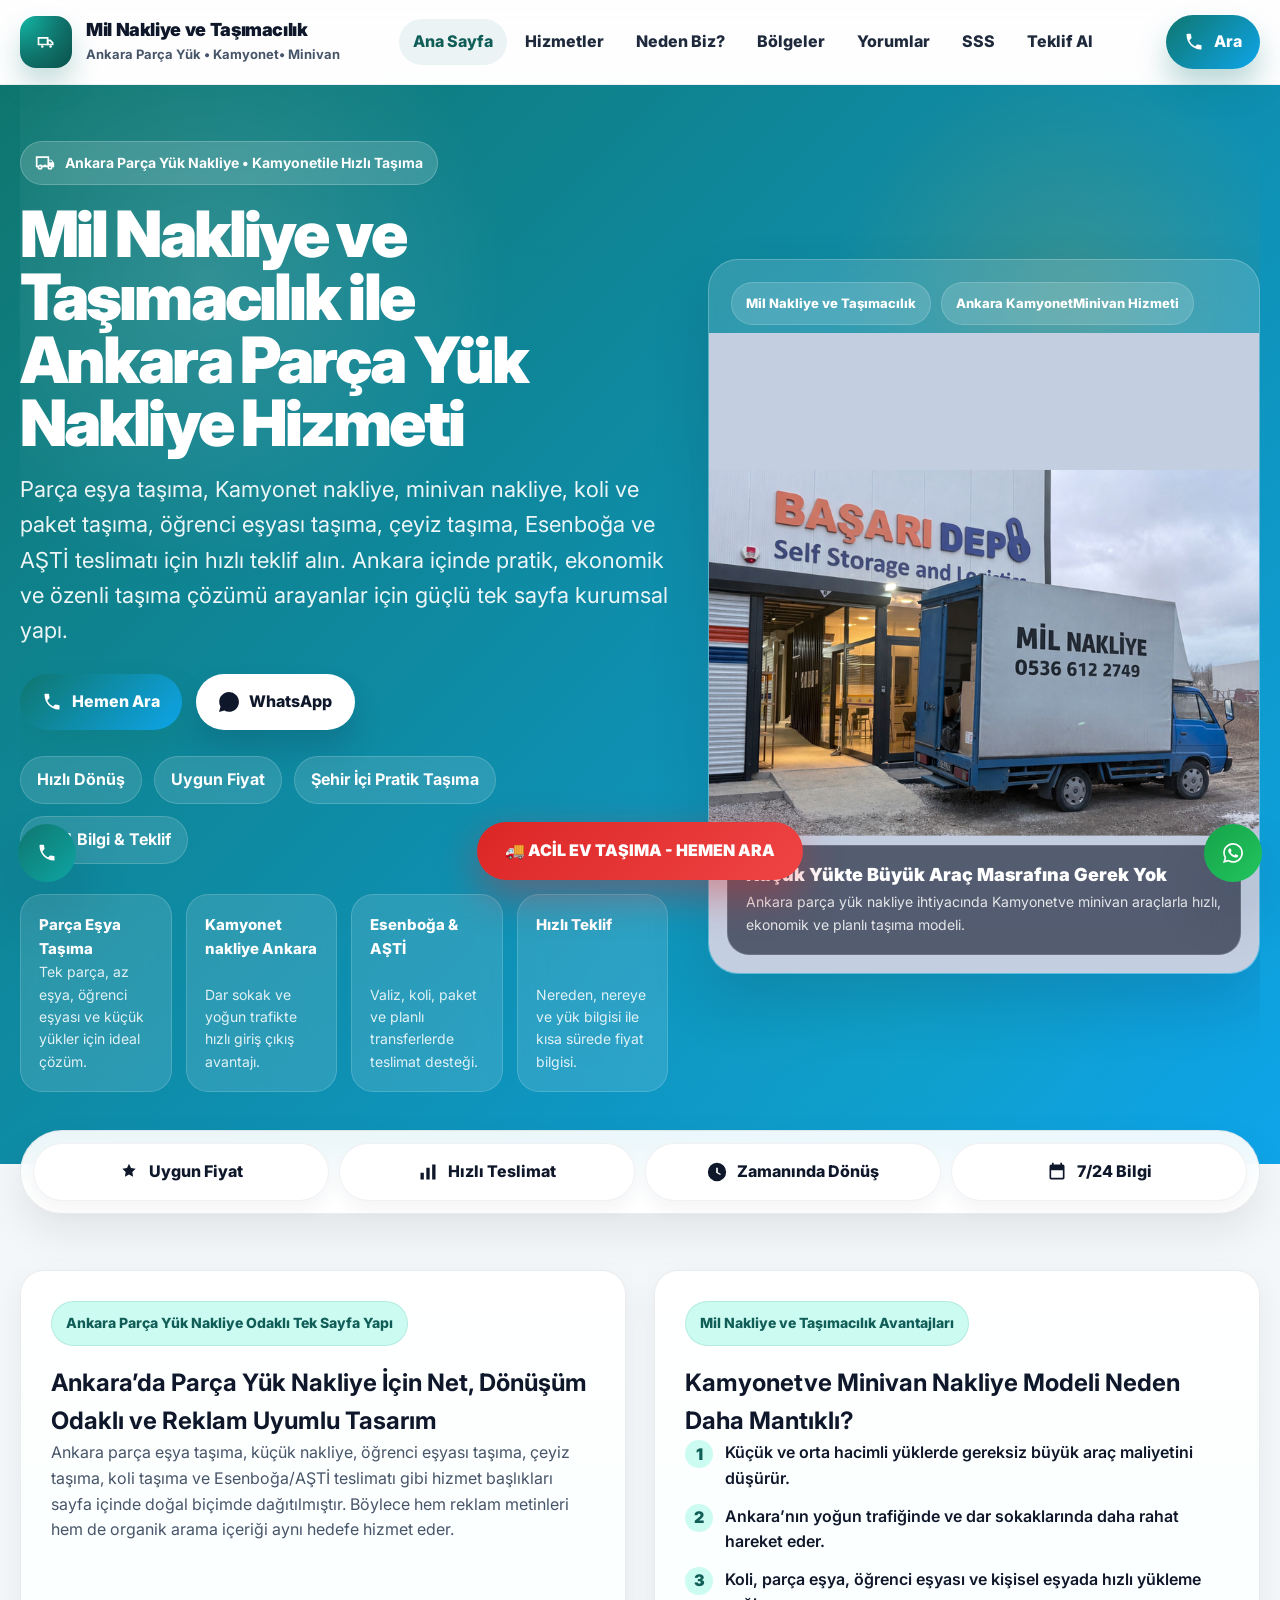
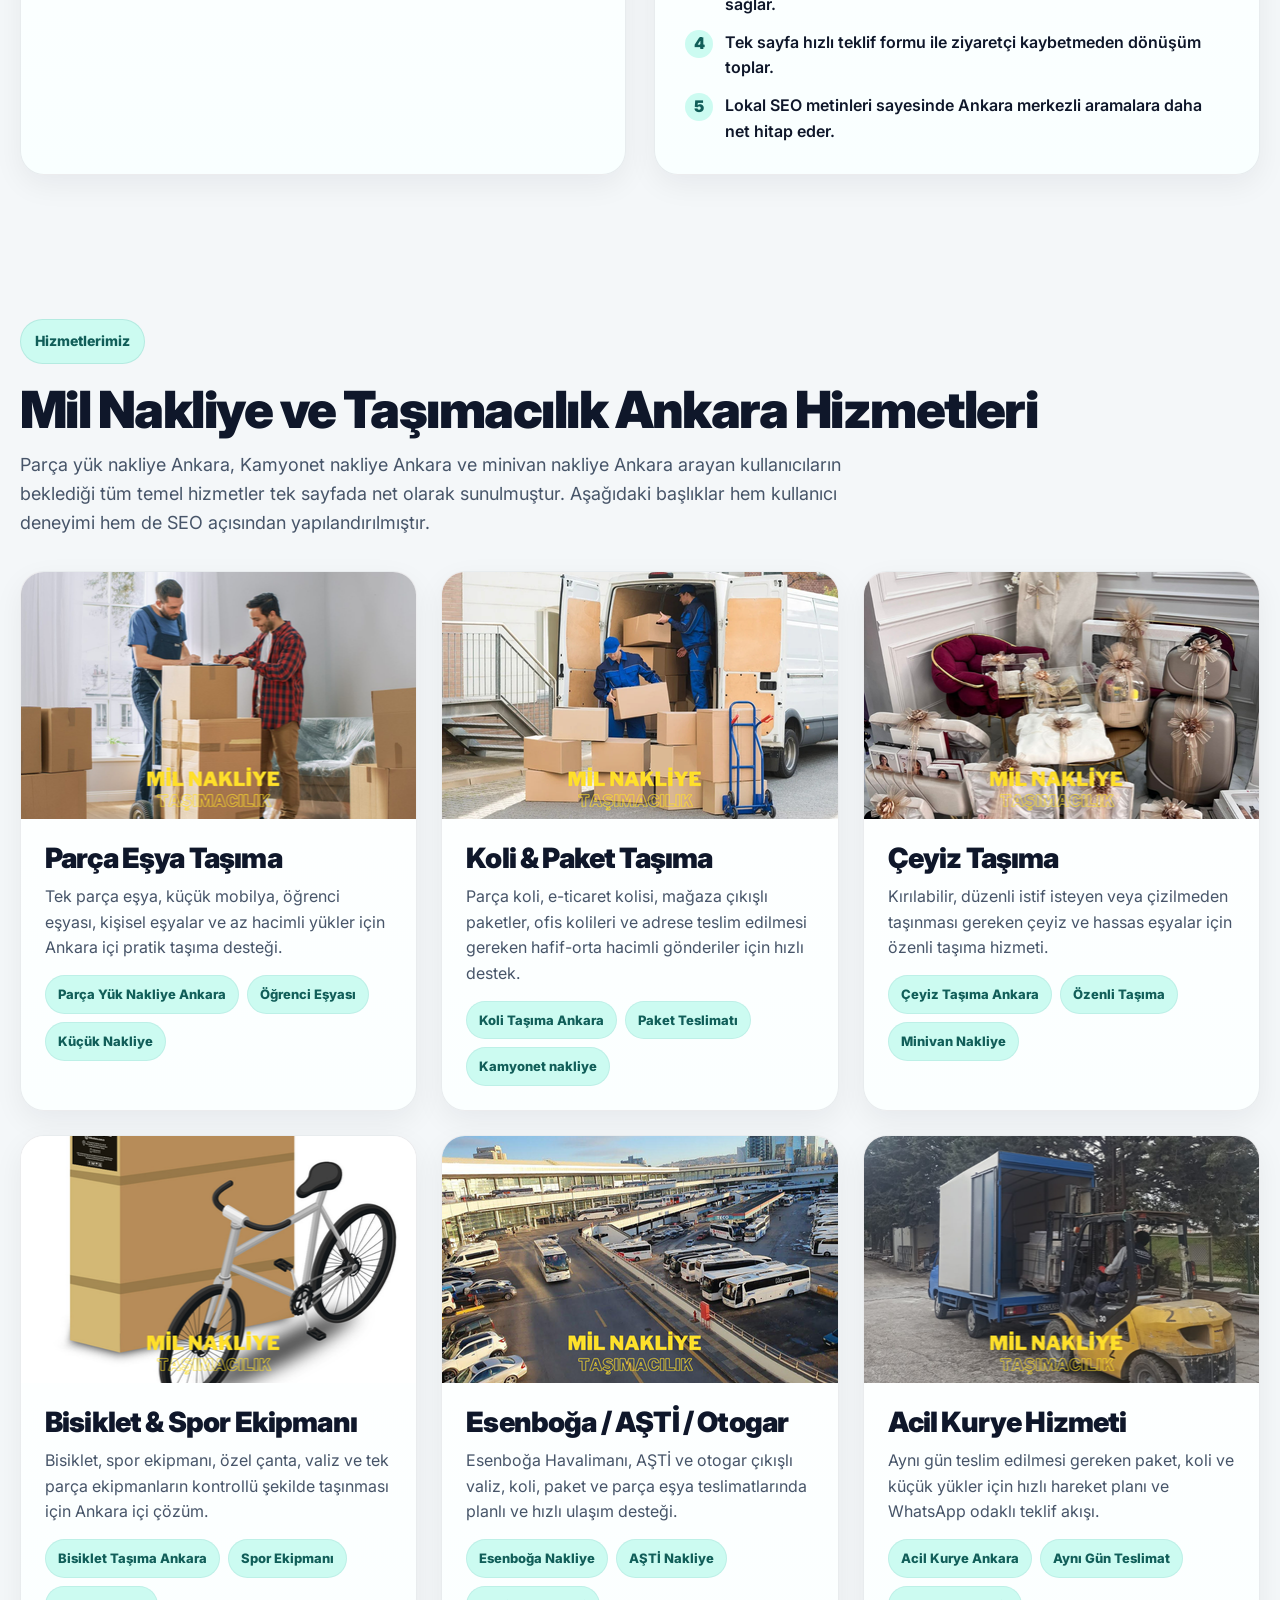
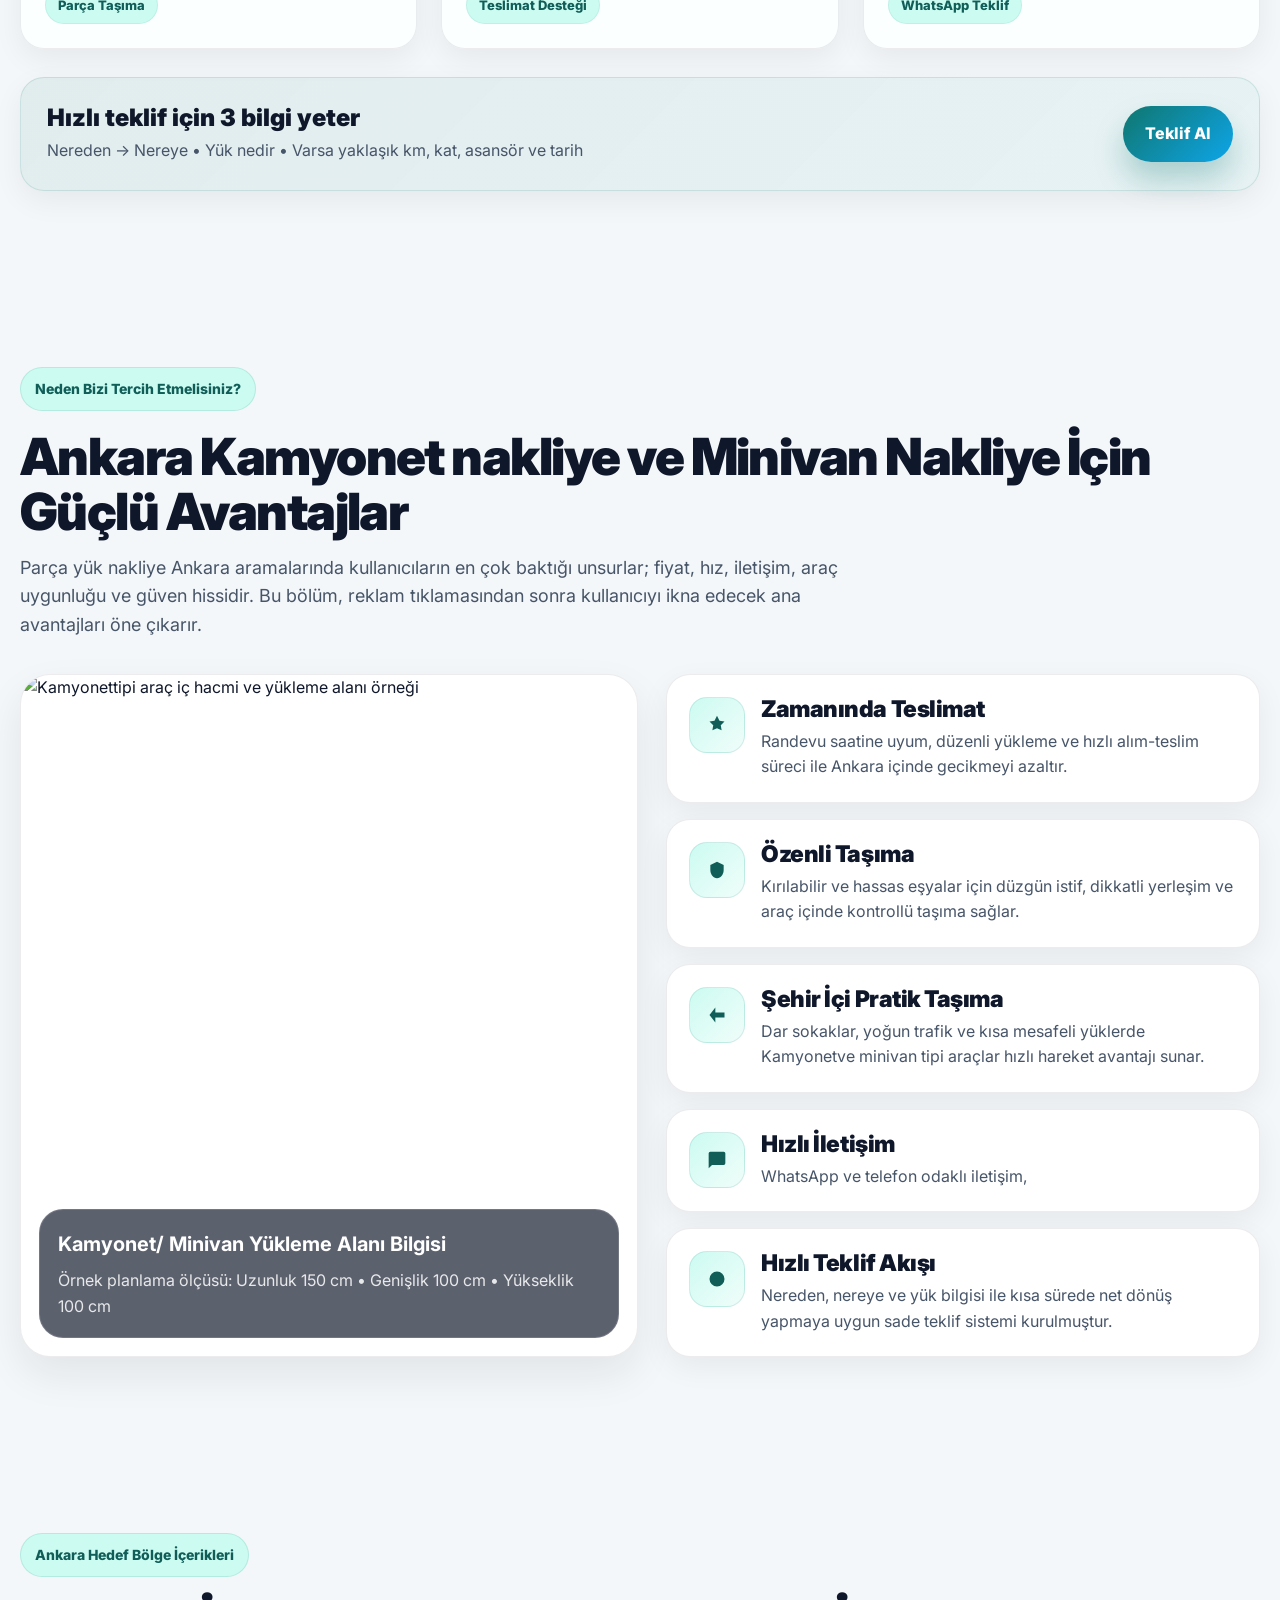
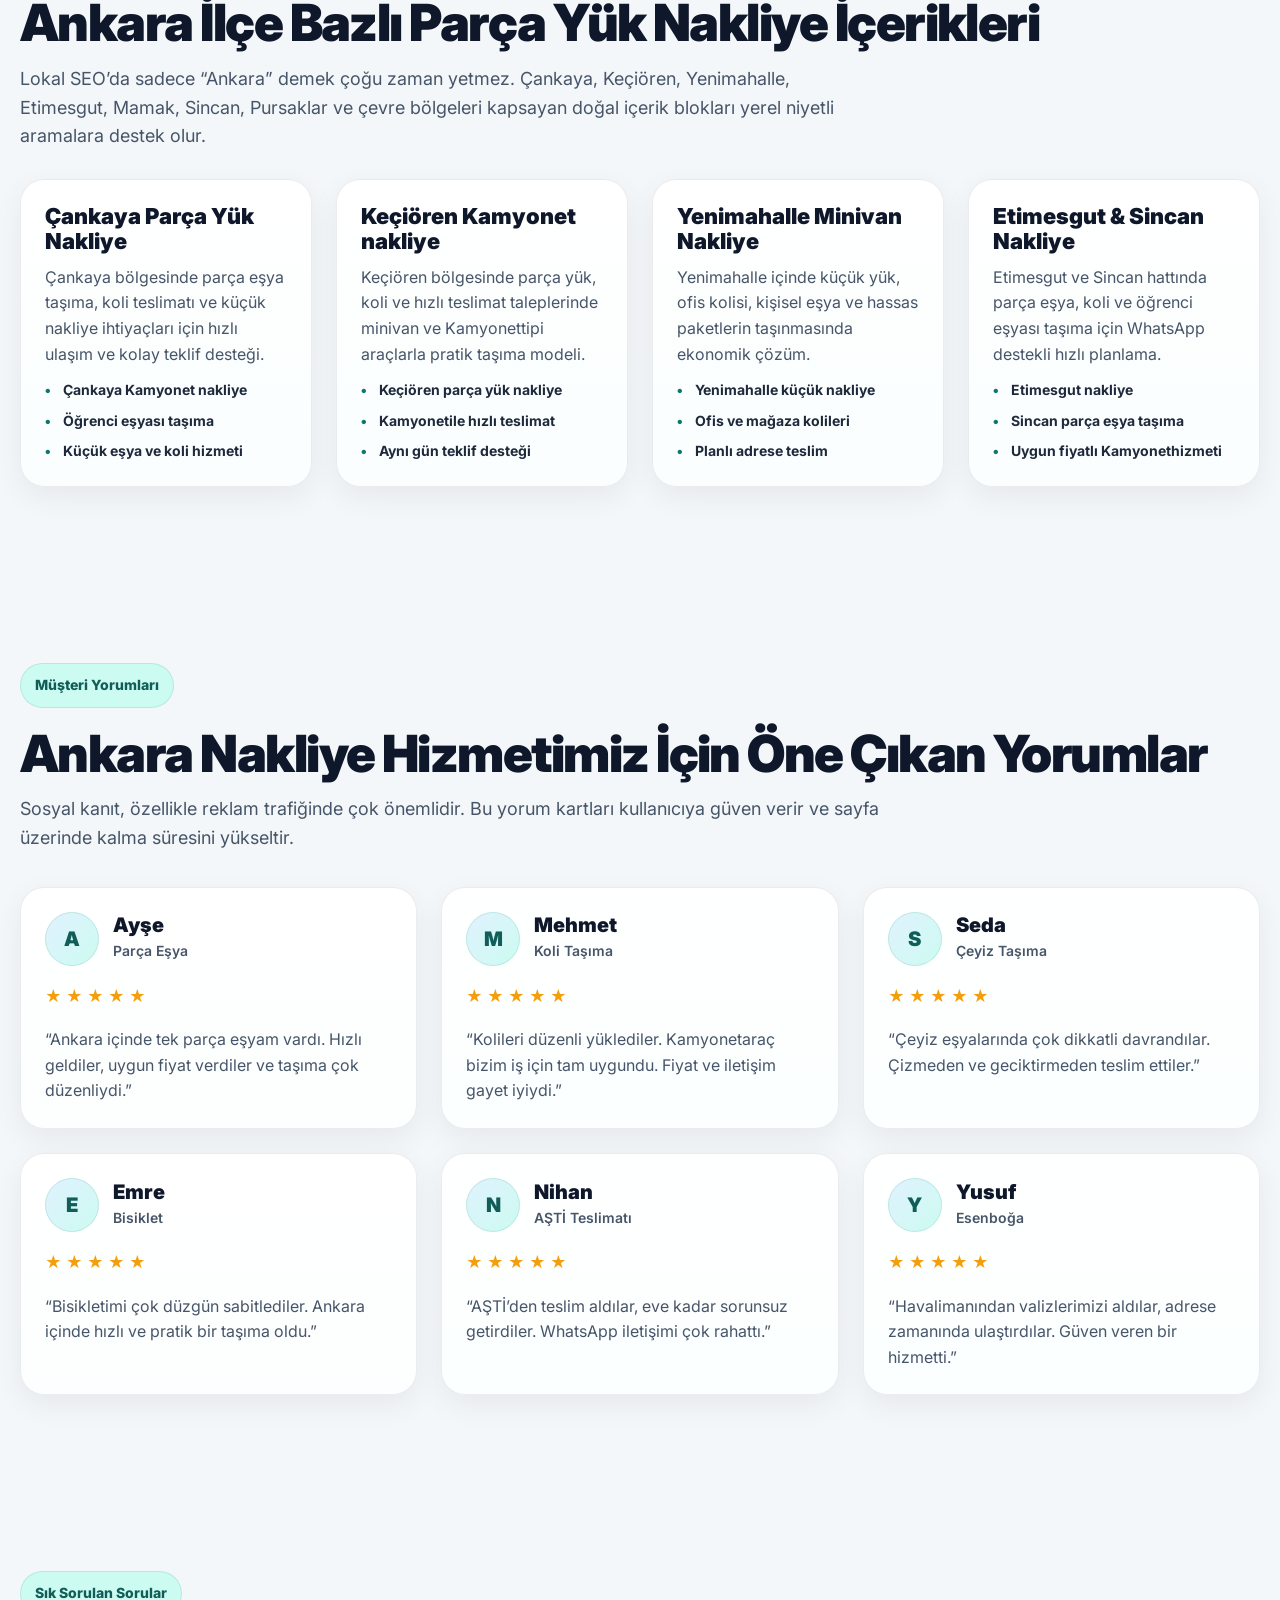
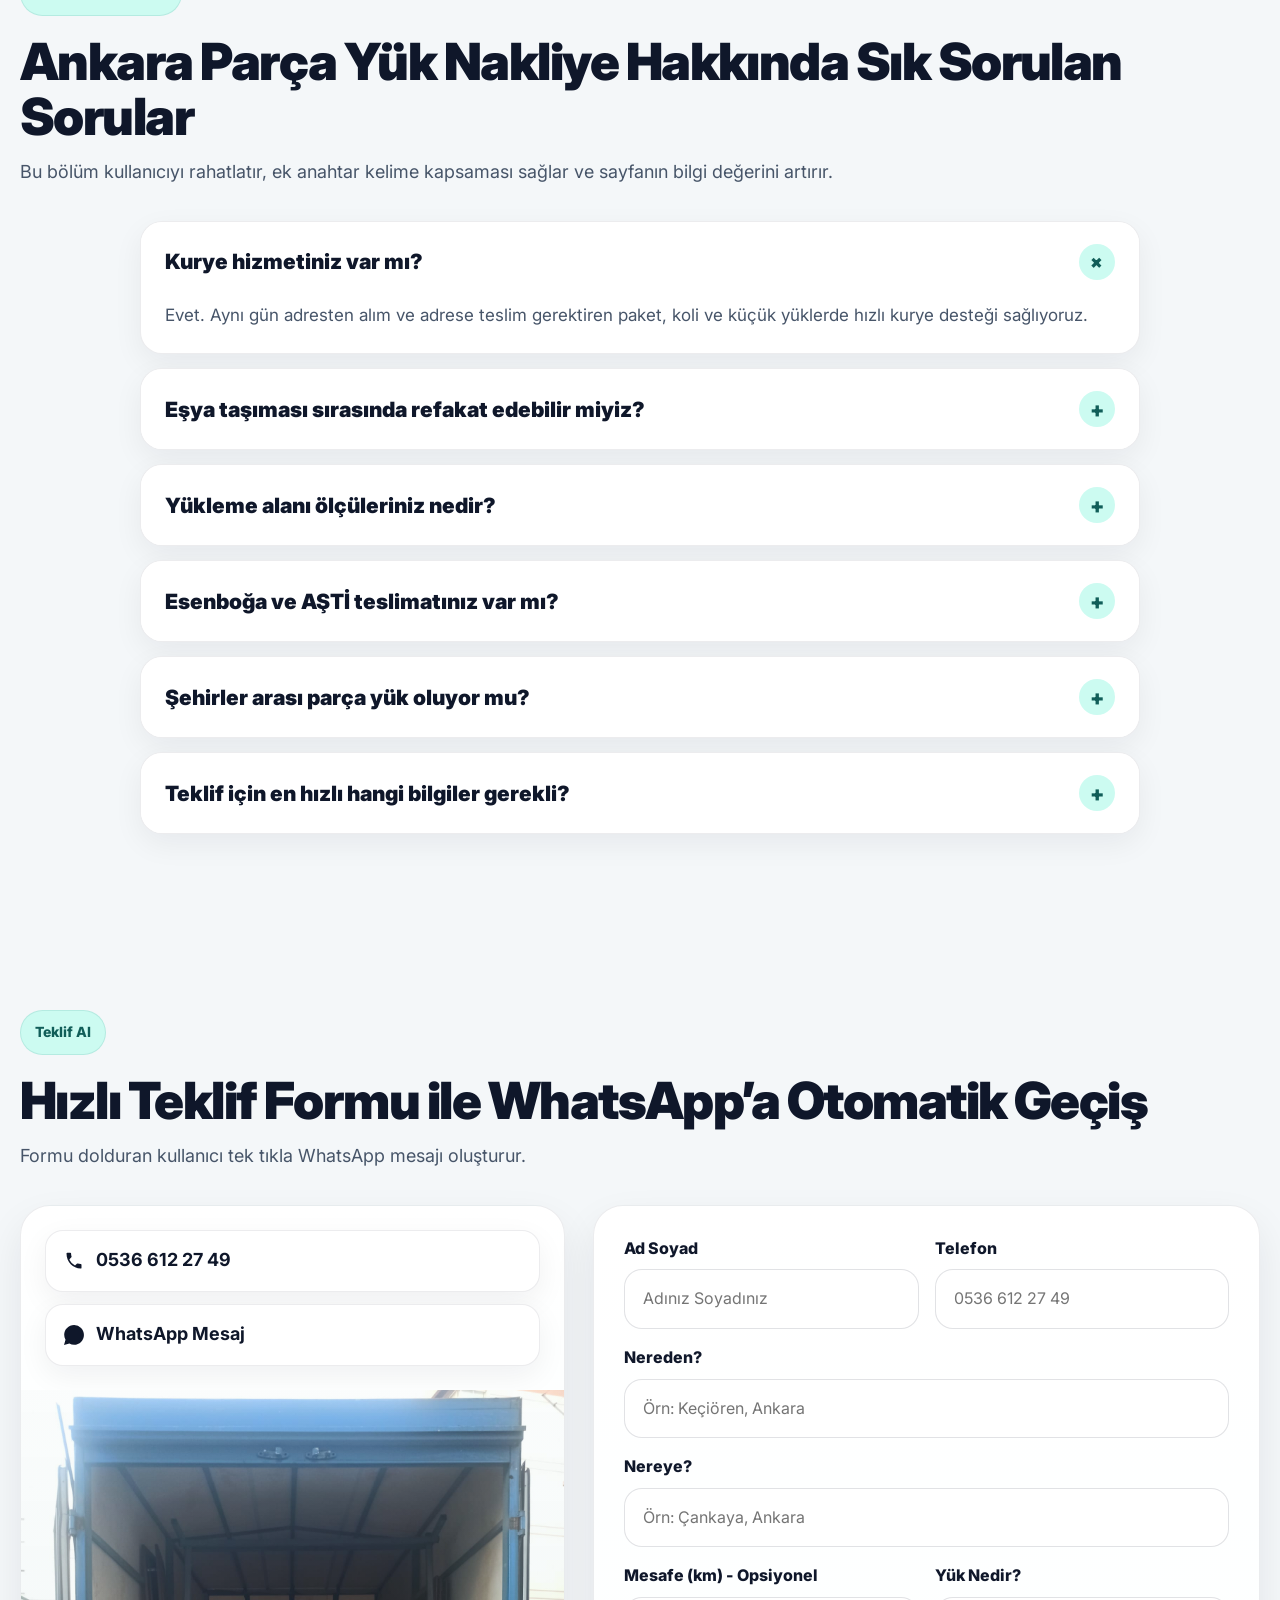
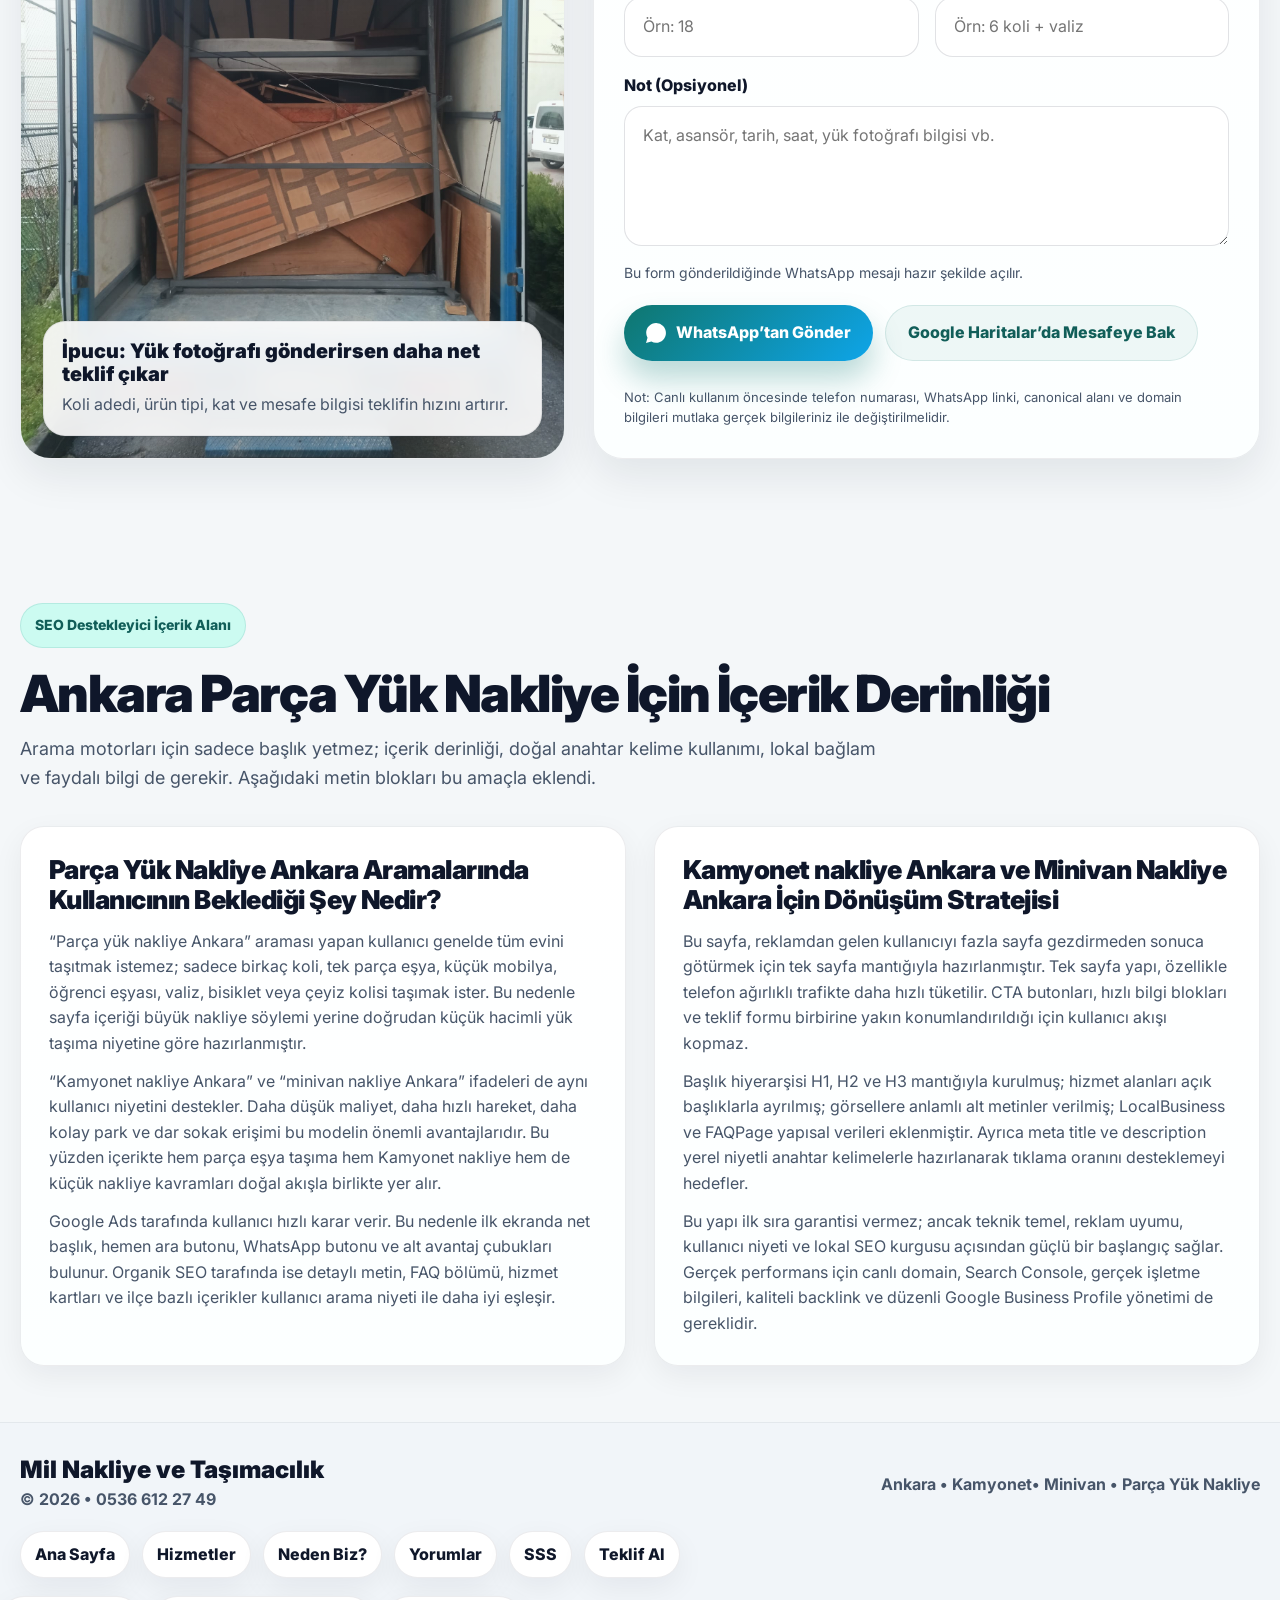
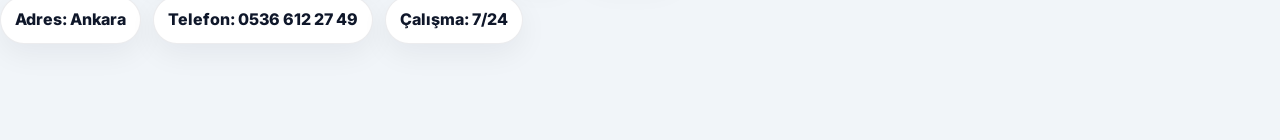
==== commit a8711f2b: "Update index.html" ====
--- a/index.html
+++ b/index.html
@@ -30,7 +30,7 @@
   <meta name="geo.placename" content="Ankara" />
   <meta name="distribution" content="global" />
   <meta name="revisit-after" content="7 days" />
-  <link rel="canonical" href="https://www.example.com/" />
+  <link rel="canonical" href="https://milnakliyeankara.com/" />
 
   <!-- ========================================================= -->
   <!-- ====================== OPEN GRAPH ======================= -->
@@ -40,7 +40,7 @@
   <meta property="og:title" content="Mil Nakliye ve Taşımacılık | Parça Yük Nakliye Ankara" />
   <meta property="og:description"
     content="Ankara parça yük nakliye, Kamyonet nakliye, minivan nakliye, koli taşıma, çeyiz taşıma ve hızlı teklif formu tek sayfada." />
-  <meta property="og:url" content="https://www.example.com/" />
+  <meta property="og:url" content="https://milnakliyeankara.com/" />
   <meta property="og:site_name" content="Mil Nakliye ve Taşımacılık" />
   <meta property="og:image"
     content="https://images.unsplash.com/photo-1616432043562-3671ea2e5242?auto=format&fit=crop&w=1400&q=80" />
@@ -83,14 +83,14 @@
       "@graph": [
         {
           "@type": "LocalBusiness",
-          "@id": "https://www.example.com/#localbusiness",
+          "@id": "https://milnakliyeankara.com/#localbusiness",
           "name": "Mil Nakliye ve Taşımacılık",
           "alternateName": [
             "Mil Nakliye",
             "Mil Nakliye Ankara",
             "Mil Nakliye ve Taşımacılık Ankara"
           ],
-          "url": "https://www.example.com/",
+          "url": "https://milnakliyeankara.com/",
           "image": "https://images.unsplash.com/photo-1616432043562-3671ea2e5242?auto=format&fit=crop&w=1400&q=80",
           "telephone": "+90 536 612 27 49",
           "priceRange": "₺₺",
@@ -141,24 +141,24 @@
         },
         {
           "@type": "WebSite",
-          "@id": "https://www.example.com/#website",
-          "url": "https://www.example.com/",
+          "@id": "https://milnakliyeankara.com/#website",
+          "url": "https://milnakliyeankara.com/",
           "name": "Mil Nakliye ve Taşımacılık",
           "inLanguage": "tr-TR",
           "publisher": {
-            "@id": "https://www.example.com/#localbusiness"
+            "@id": "https://milnakliyeankara.com/#localbusiness"
           }
         },
         {
           "@type": "WebPage",
-          "@id": "https://www.example.com/#webpage",
-          "url": "https://www.example.com/",
+          "@id": "https://milnakliyeankara.com/#webpage",
+          "url": "https://milnakliyeankara.com/",
           "name": "Mil Nakliye ve Taşımacılık | Parça Yük Nakliye Ankara",
           "isPartOf": {
-            "@id": "https://www.example.com/#website"
+            "@id": "https://milnakliyeankara.com/#website"
           },
           "about": {
-            "@id": "https://www.example.com/#localbusiness"
+            "@id": "https://milnakliyeankara.com/#localbusiness"
           },
           "description": "Ankara parça yük nakliye, Kamyonet nakliye, minivan nakliye ve hızlı teklif sayfası.",
           "inLanguage": "tr-TR"
@@ -1974,12 +1974,6 @@
           <div class="section-badge">Ankara Parça Yük Nakliye Odaklı Tek Sayfa Yapı</div>
           <h2>Ankara’da Parça Yük Nakliye İçin Net, Dönüşüm Odaklı ve Reklam Uyumlu Tasarım</h2>
           <p>
-            Bu tasarım, Google Ads ve organik arama için güçlü başlık yapısı, lokal anahtar kelime kullanımı,
-            CTA yoğunluğu, hızlı teklif alanı ve güven artıran bilgi blokları ile hazırlanmıştır. Amaç sadece şık
-            görünmek değil; parça yük nakliye Ankara, Kamyonet nakliye Ankara ve minivan nakliye Ankara gibi yüksek
-            niyetli aramalarda kullanıcıyı hızlı biçimde aksiyona taşımaktır.
-          </p>
-          <p>
             Ankara parça eşya taşıma, küçük nakliye, öğrenci eşyası taşıma, çeyiz taşıma, koli taşıma ve
             Esenboğa/AŞTİ teslimatı gibi hizmet başlıkları sayfa içinde doğal biçimde dağıtılmıştır. Böylece hem
             reklam metinleri hem de organik arama içeriği aynı hedefe hizmet eder.
@@ -2207,8 +2201,7 @@
               </div>
               <div class="advantage-content">
                 <h3>Hızlı İletişim</h3>
-                <p>WhatsApp ve telefon odaklı iletişim, teklif sürecini sadeleştirir ve Google Ads trafiğinde dönüşümü
-                  artırır.</p>
+                <p>WhatsApp ve telefon odaklı iletişim,</p>
               </div>
             </article>
 
@@ -2506,8 +2499,7 @@
         <div class="section-badge">Teklif Al</div>
         <h2 class="section-title">Hızlı Teklif Formu ile WhatsApp’a Otomatik Geçiş</h2>
         <p class="section-text">
-          Formu dolduran kullanıcı tek tıkla WhatsApp mesajı oluşturur. Bu yapı, Google Ads dönüşüm oranını artırmak
-          için en sade ve güçlü yöntemlerden biridir.
+          Formu dolduran kullanıcı tek tıkla WhatsApp mesajı oluşturur.
         </p>
 
         <div class="offer-layout">
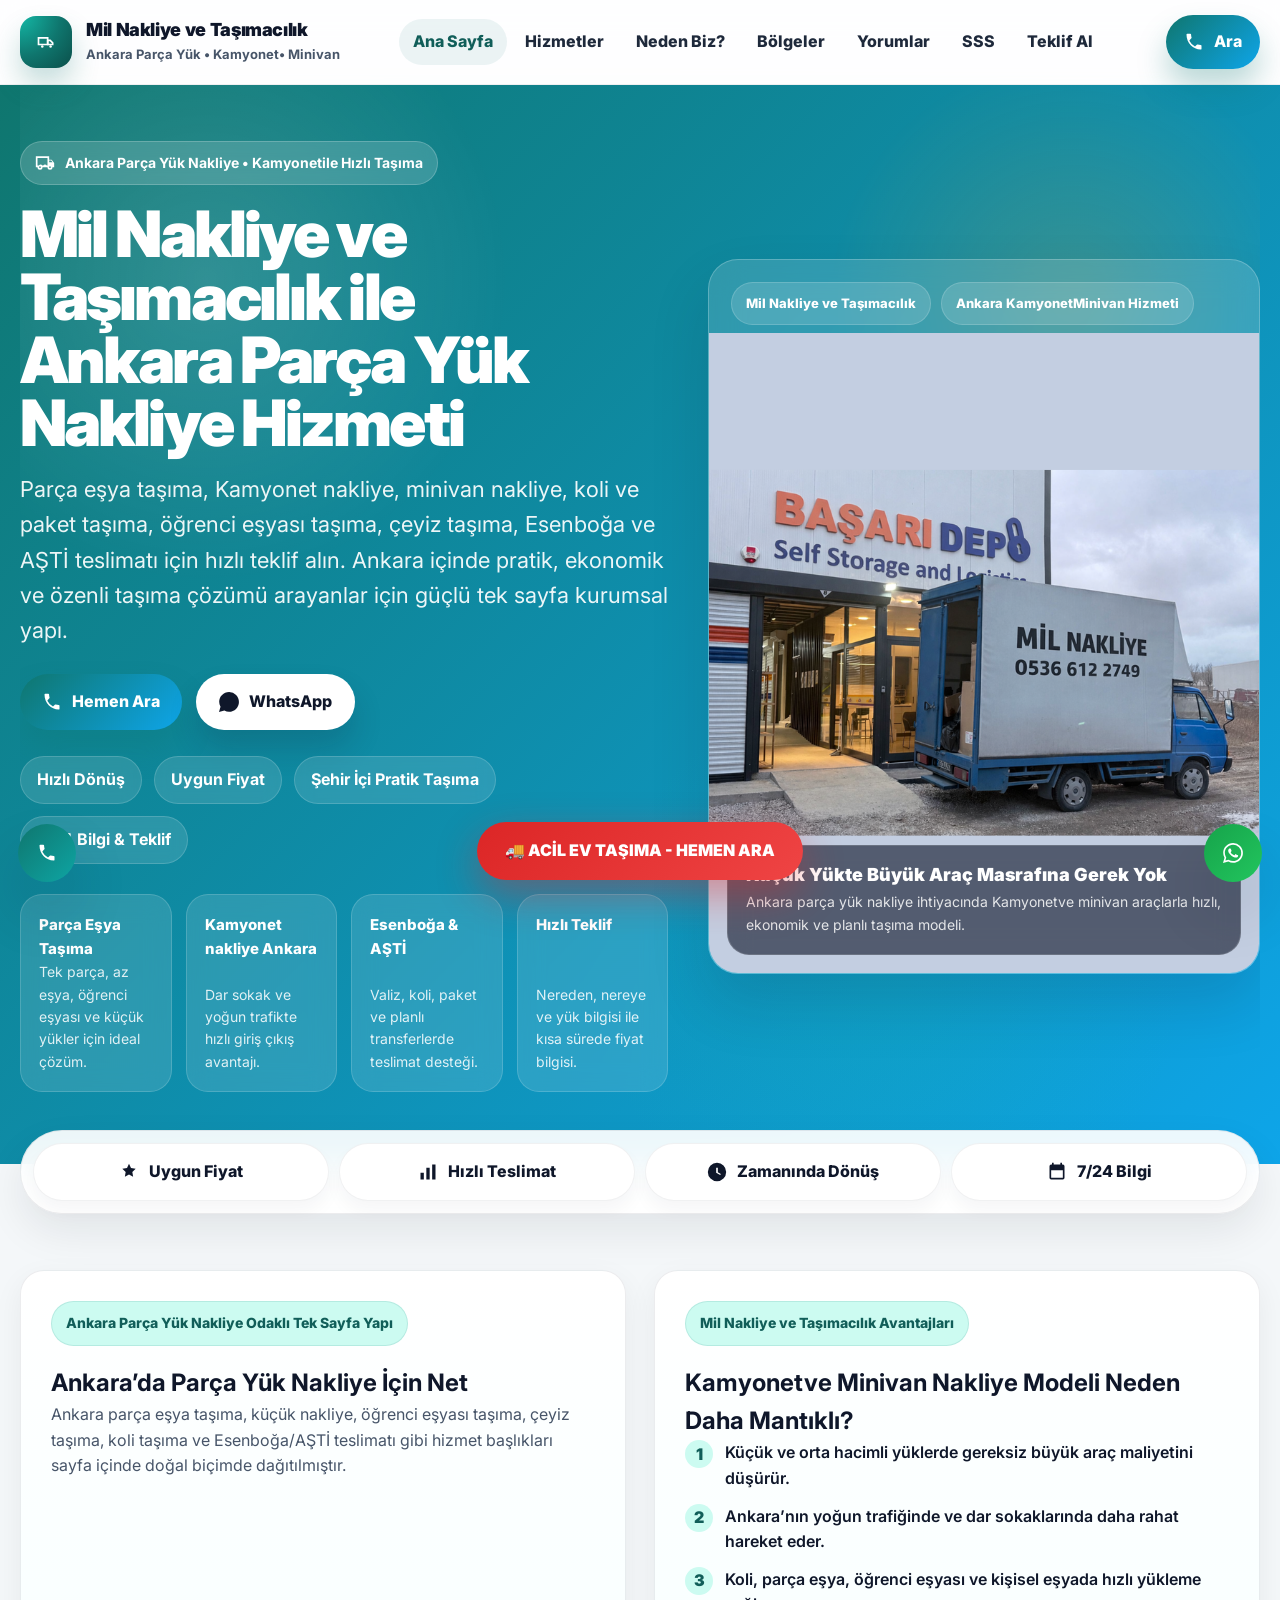
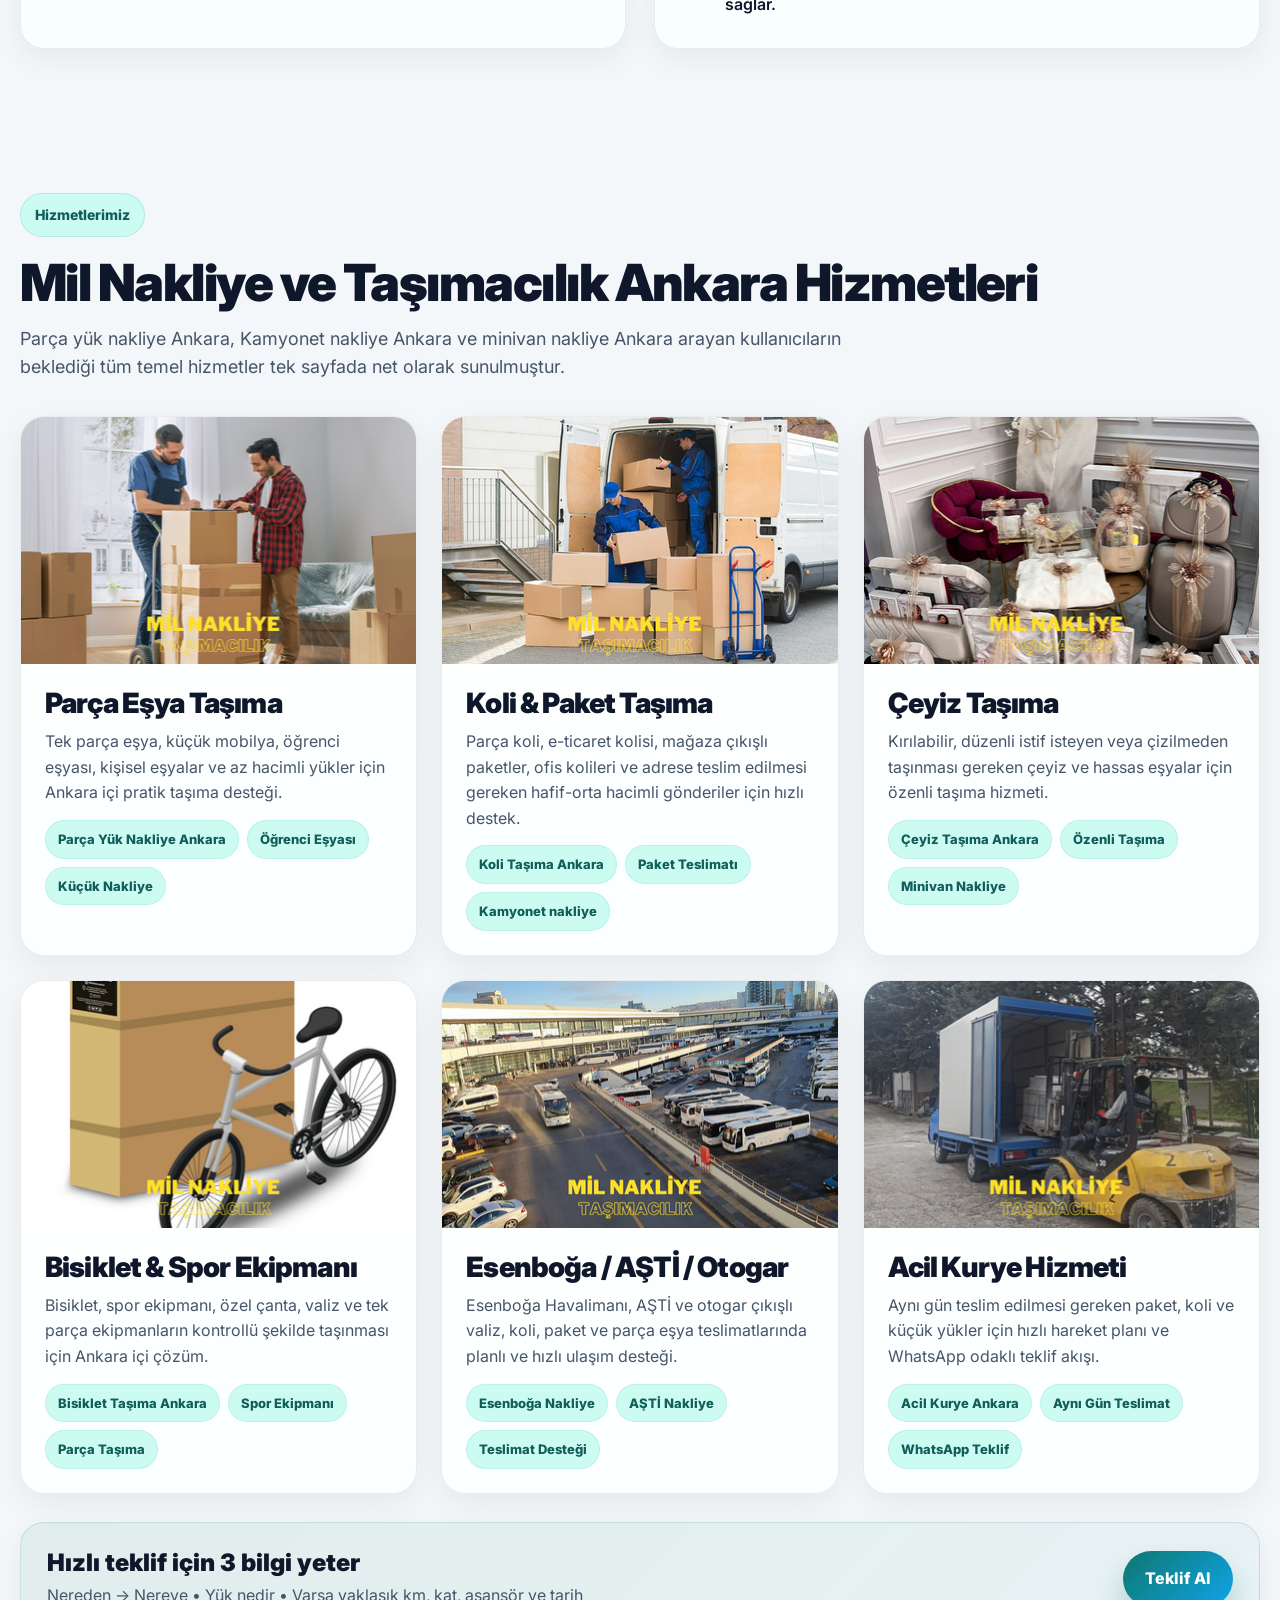
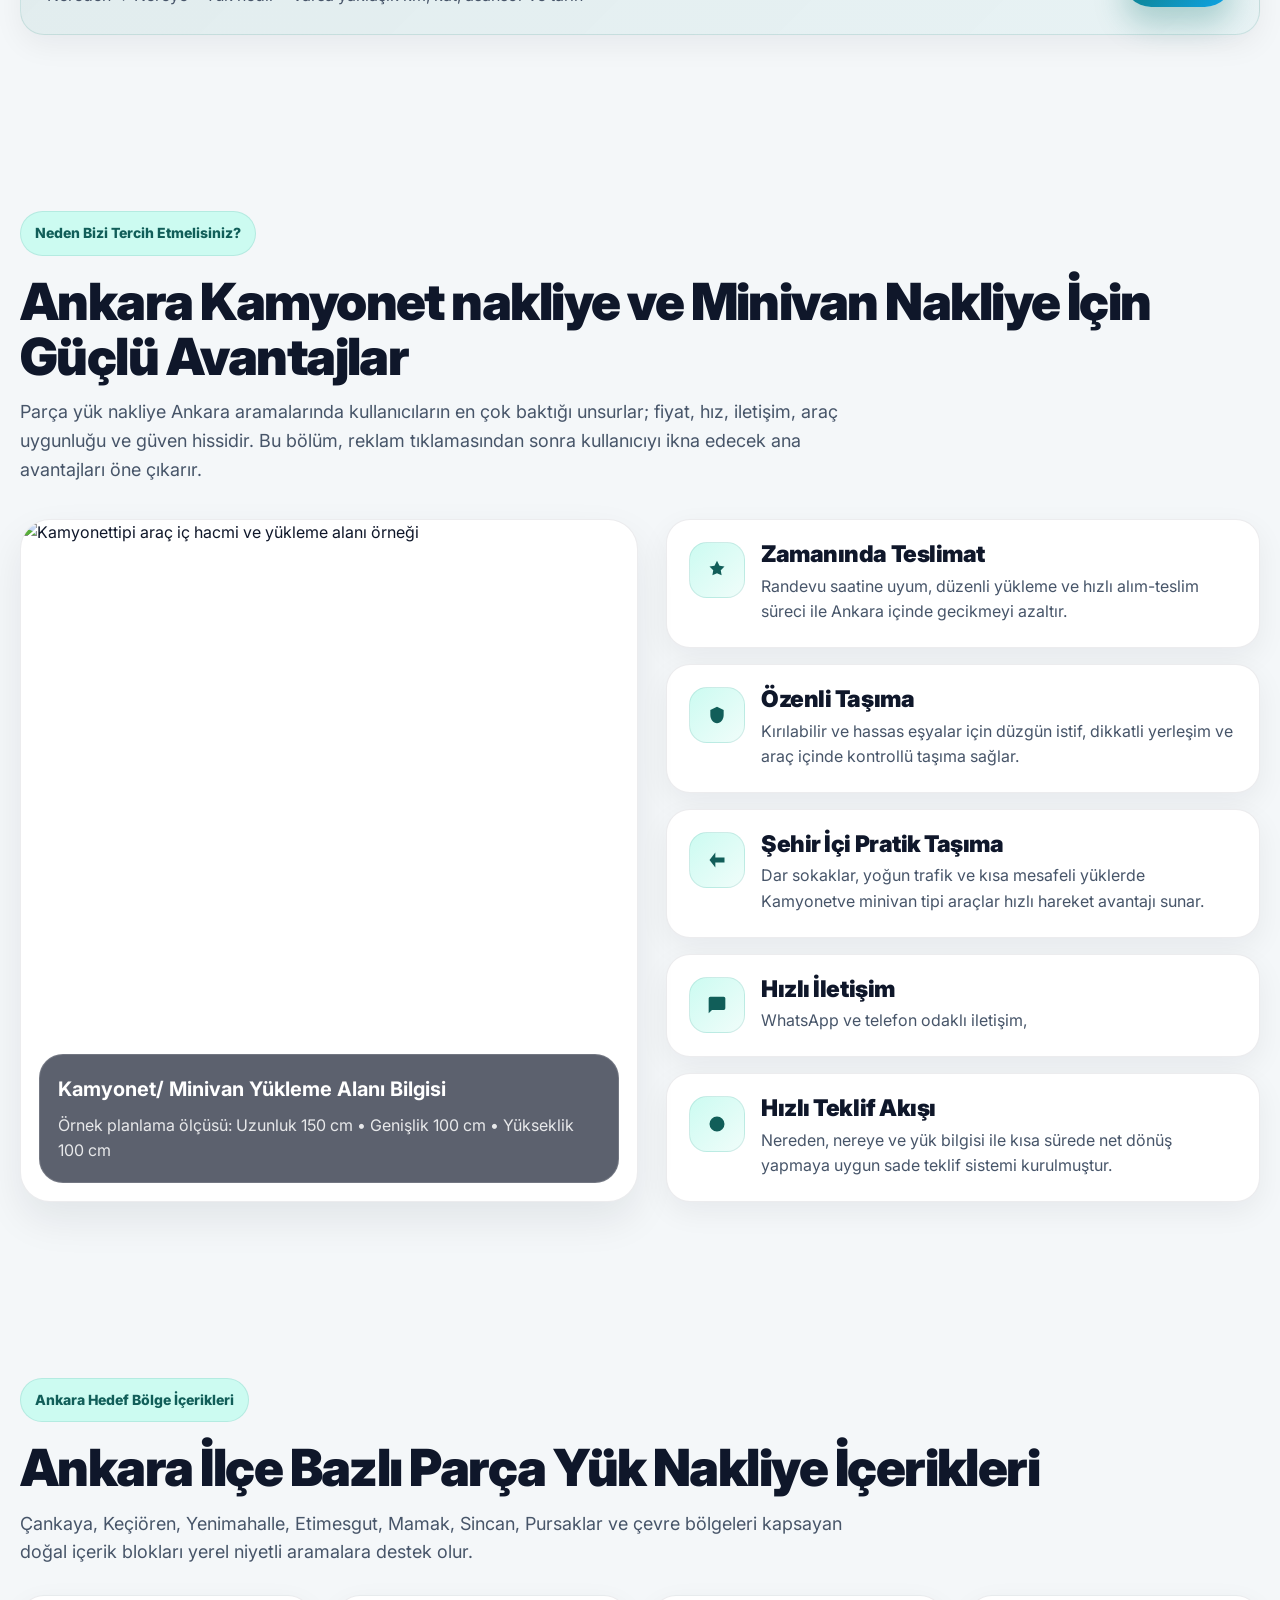
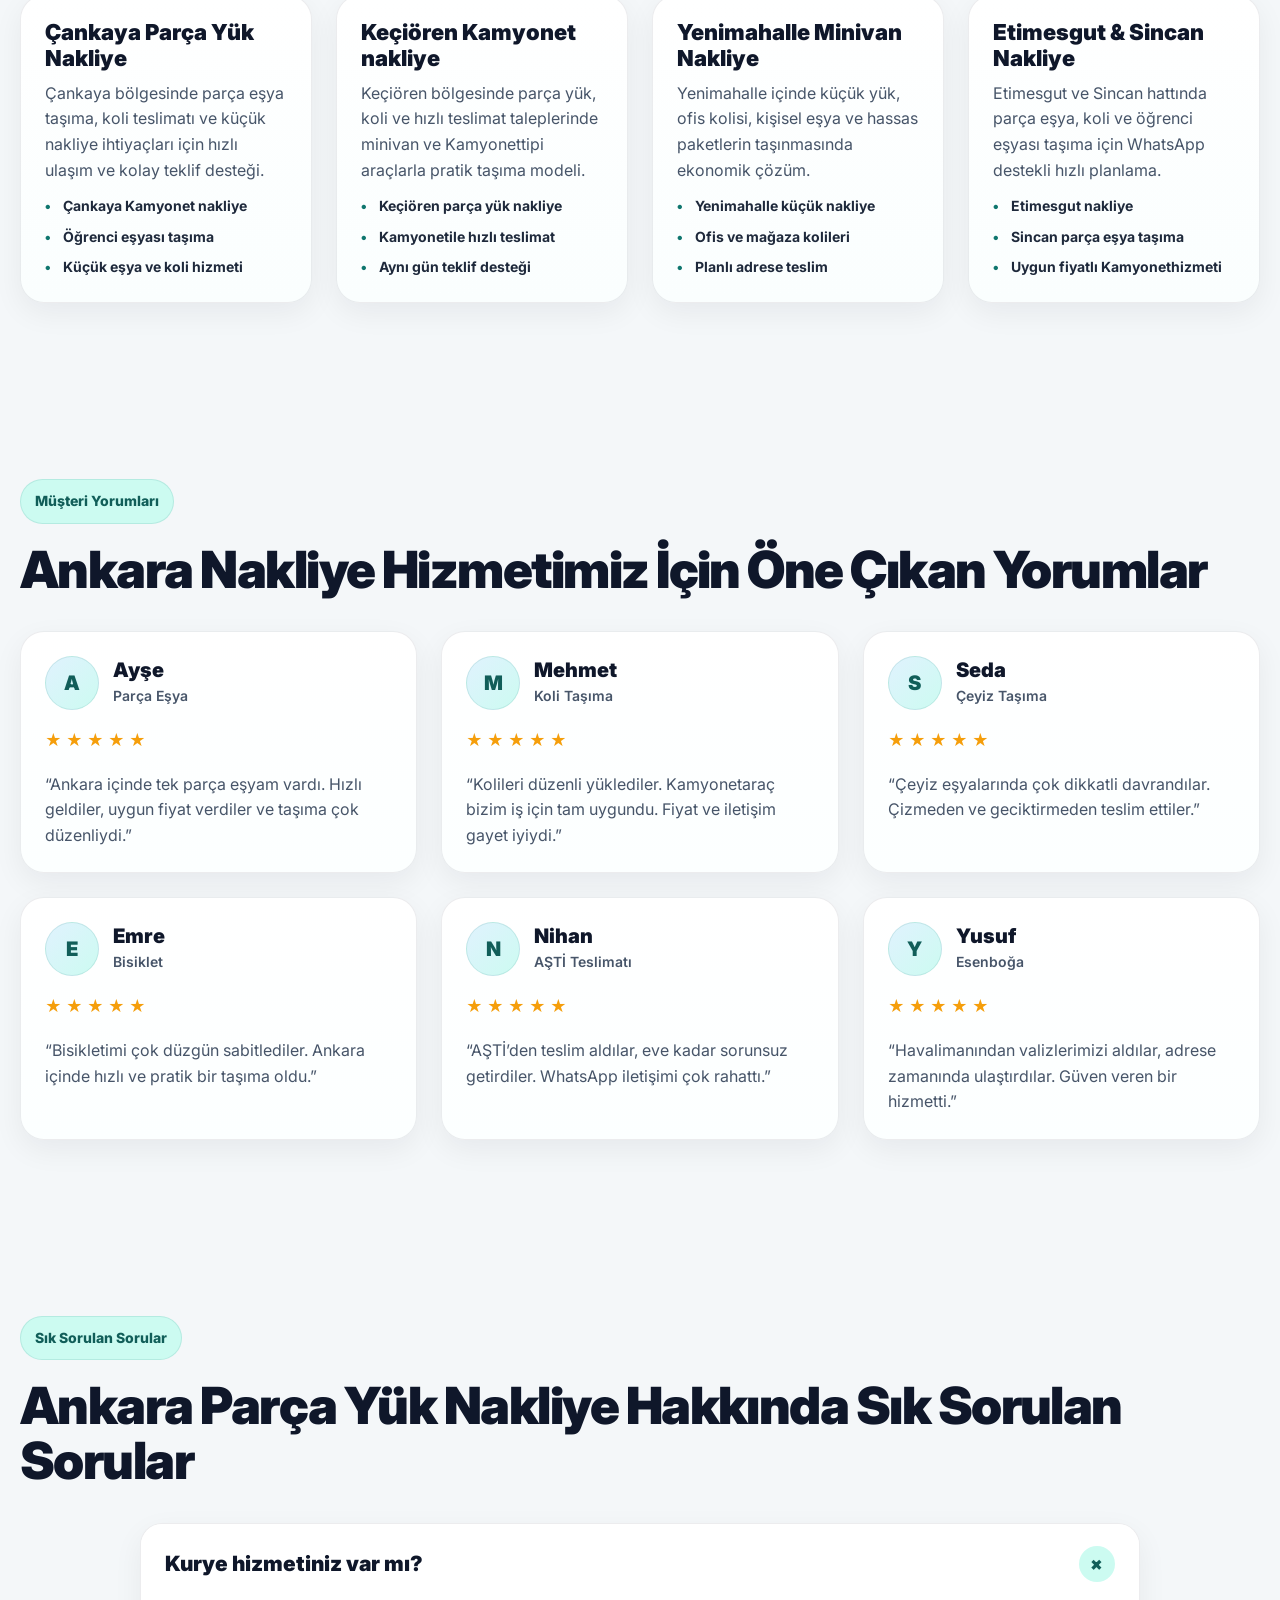
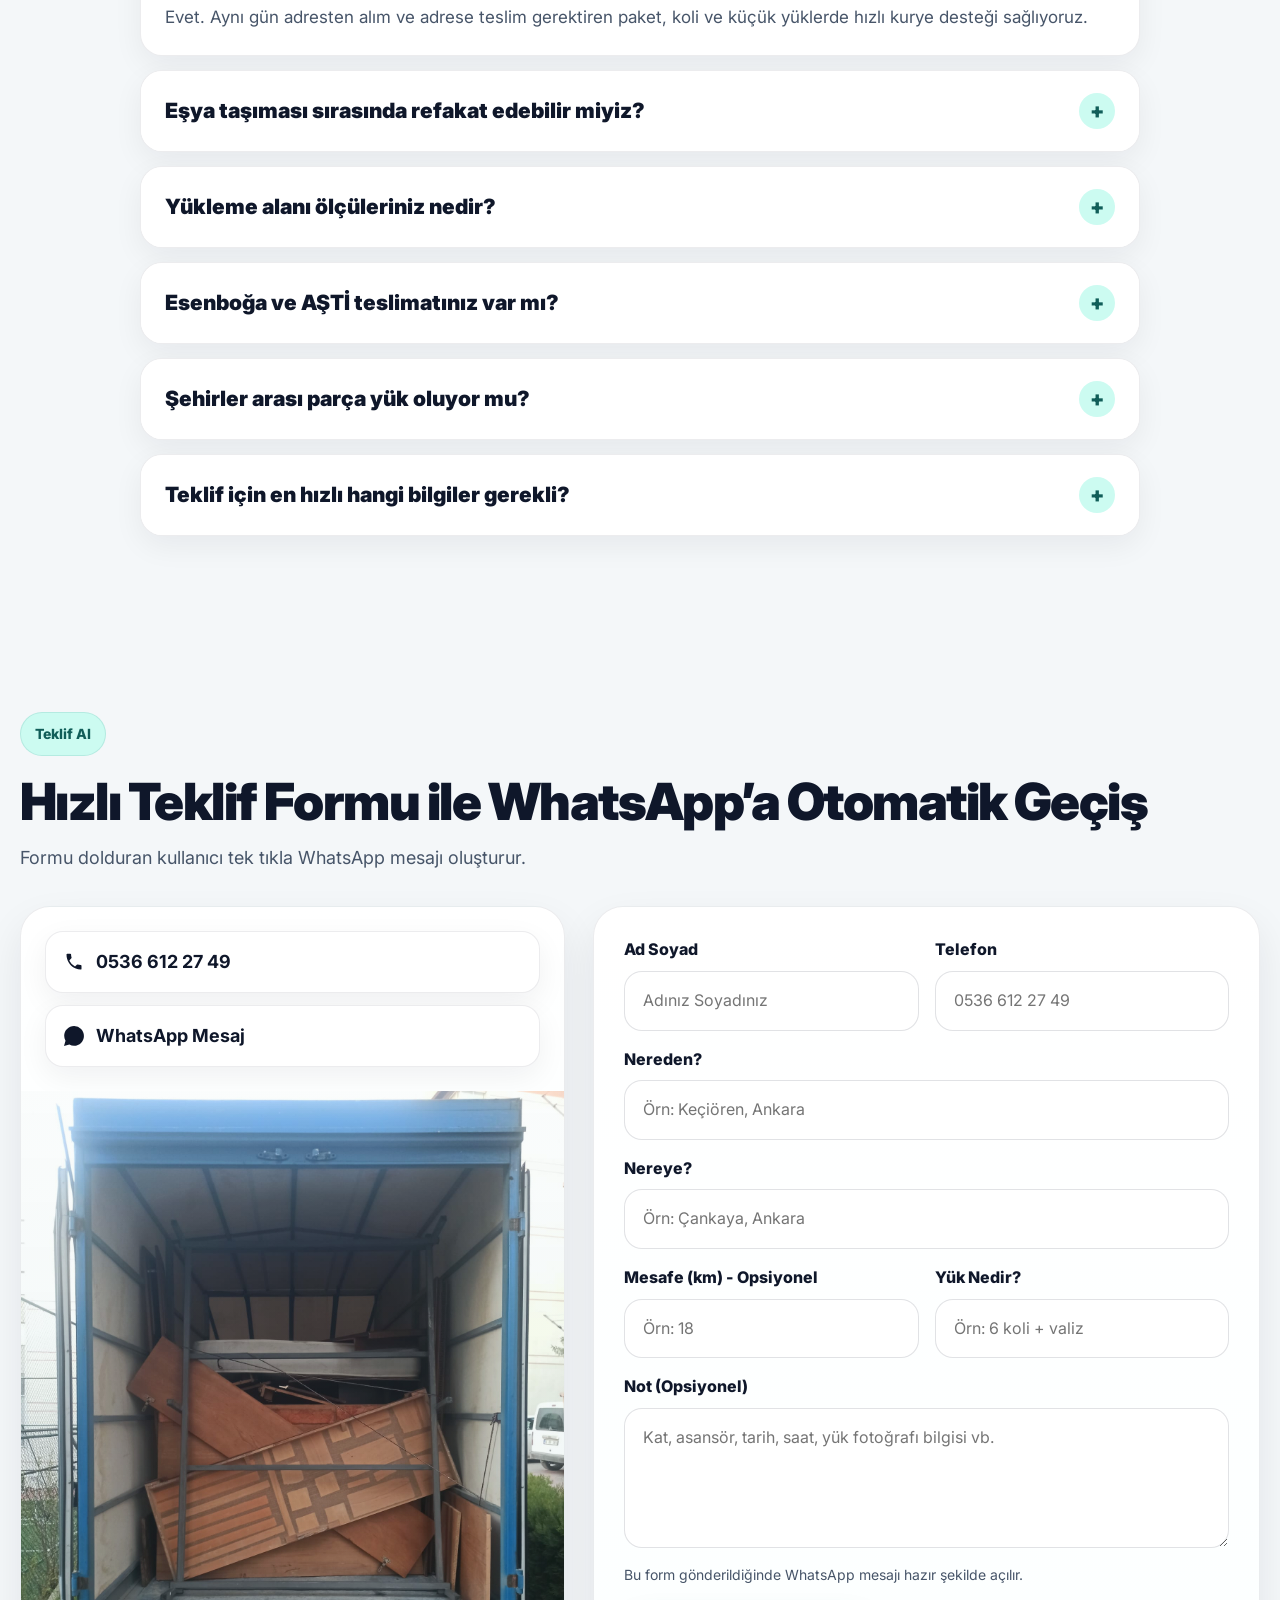
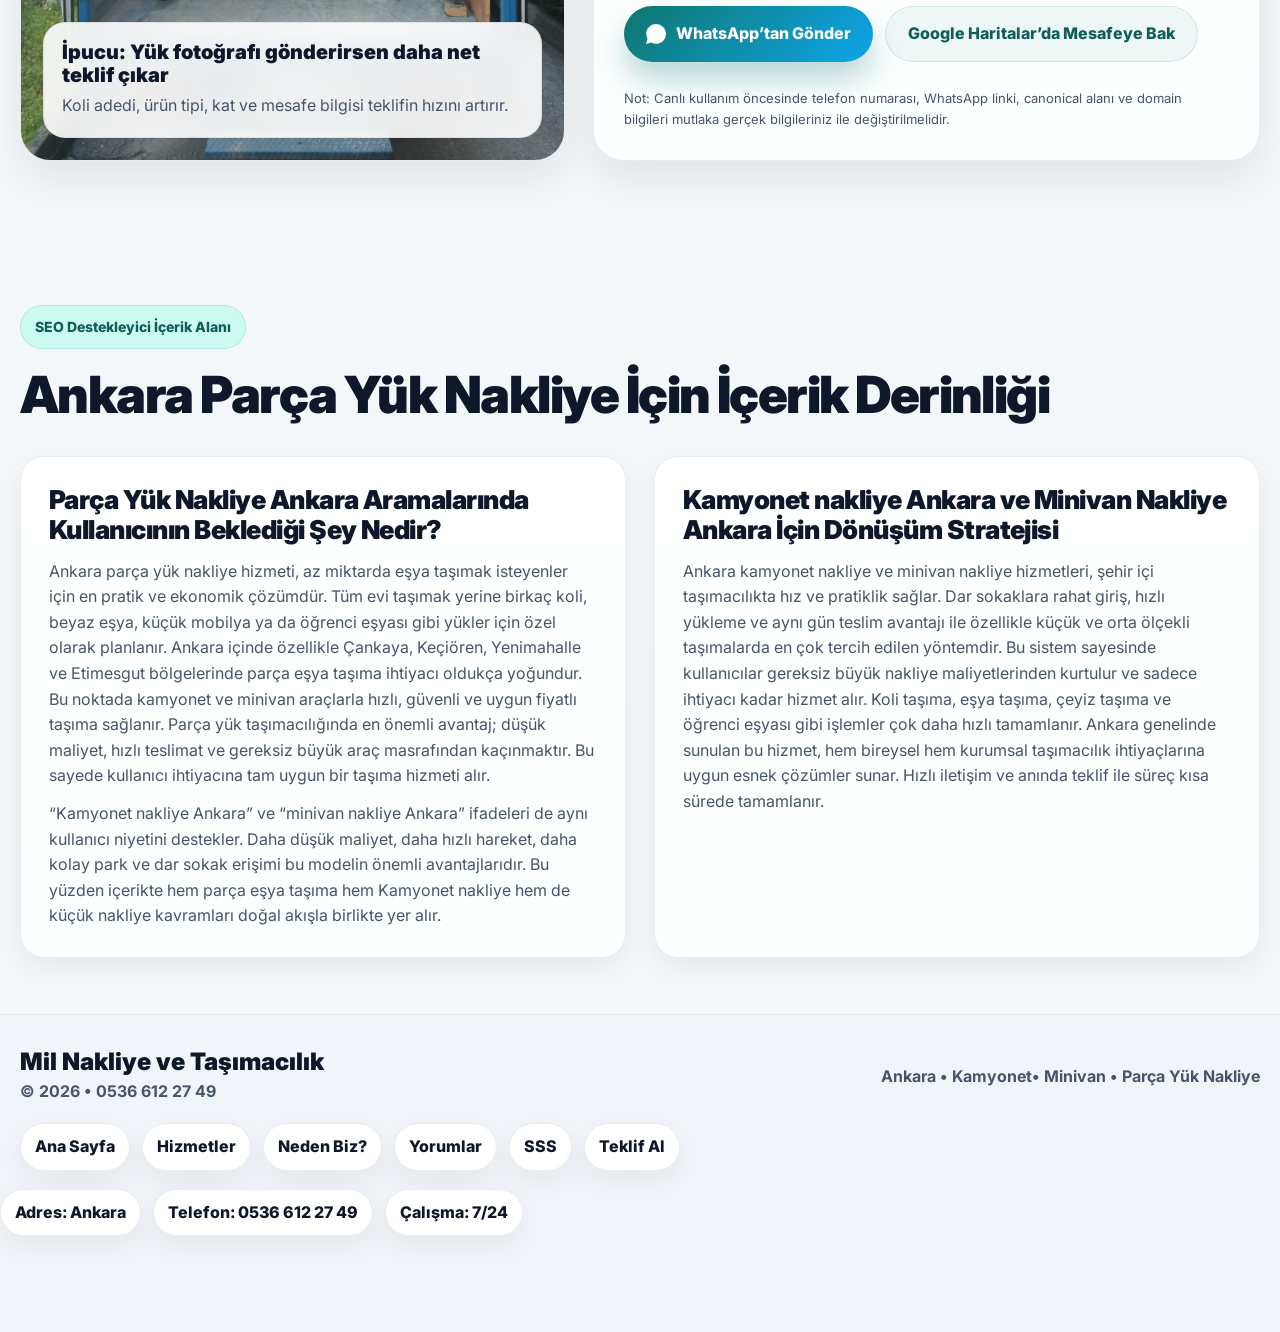
==== commit d0eb9fe8: "Update index.html" ====
--- a/index.html
+++ b/index.html
@@ -1972,11 +1972,10 @@
       <div class="container trust-layout">
         <article class="card trust-card">
           <div class="section-badge">Ankara Parça Yük Nakliye Odaklı Tek Sayfa Yapı</div>
-          <h2>Ankara’da Parça Yük Nakliye İçin Net, Dönüşüm Odaklı ve Reklam Uyumlu Tasarım</h2>
+          <h2>Ankara’da Parça Yük Nakliye İçin Net</h2>
           <p>
             Ankara parça eşya taşıma, küçük nakliye, öğrenci eşyası taşıma, çeyiz taşıma, koli taşıma ve
-            Esenboğa/AŞTİ teslimatı gibi hizmet başlıkları sayfa içinde doğal biçimde dağıtılmıştır. Böylece hem
-            reklam metinleri hem de organik arama içeriği aynı hedefe hizmet eder.
+            Esenboğa/AŞTİ teslimatı gibi hizmet başlıkları sayfa içinde doğal biçimde dağıtılmıştır.
           </p>
         </article>
 
@@ -1987,8 +1986,6 @@
             <li><span>1</span> Küçük ve orta hacimli yüklerde gereksiz büyük araç maliyetini düşürür.</li>
             <li><span>2</span> Ankara’nın yoğun trafiğinde ve dar sokaklarında daha rahat hareket eder.</li>
             <li><span>3</span> Koli, parça eşya, öğrenci eşyası ve kişisel eşyada hızlı yükleme sağlar.</li>
-            <li><span>4</span> Tek sayfa hızlı teklif formu ile ziyaretçi kaybetmeden dönüşüm toplar.</li>
-            <li><span>5</span> Lokal SEO metinleri sayesinde Ankara merkezli aramalara daha net hitap eder.</li>
           </ul>
         </article>
       </div>
@@ -2003,8 +2000,7 @@
         <h2 class="section-title">Mil Nakliye ve Taşımacılık Ankara Hizmetleri</h2>
         <p class="section-text">
           Parça yük nakliye Ankara, Kamyonet nakliye Ankara ve minivan nakliye Ankara arayan kullanıcıların beklediği
-          tüm temel hizmetler tek sayfada net olarak sunulmuştur. Aşağıdaki başlıklar hem kullanıcı deneyimi hem de
-          SEO açısından yapılandırılmıştır.
+          tüm temel hizmetler tek sayfada net olarak sunulmuştur.
         </p>
 
         <div class="grid services-grid">
@@ -2230,7 +2226,7 @@
         <div class="section-badge">Ankara Hedef Bölge İçerikleri</div>
         <h2 class="section-title">Ankara İlçe Bazlı Parça Yük Nakliye İçerikleri</h2>
         <p class="section-text">
-          Lokal SEO’da sadece “Ankara” demek çoğu zaman yetmez. Çankaya, Keçiören, Yenimahalle, Etimesgut, Mamak,
+          Çankaya, Keçiören, Yenimahalle, Etimesgut, Mamak,
           Sincan, Pursaklar ve çevre bölgeleri kapsayan doğal içerik blokları yerel niyetli aramalara destek olur.
         </p>
 
@@ -2297,10 +2293,6 @@
       <div class="container">
         <div class="section-badge">Müşteri Yorumları</div>
         <h2 class="section-title">Ankara Nakliye Hizmetimiz İçin Öne Çıkan Yorumlar</h2>
-        <p class="section-text">
-          Sosyal kanıt, özellikle reklam trafiğinde çok önemlidir. Bu yorum kartları kullanıcıya güven verir ve sayfa
-          üzerinde kalma süresini yükseltir.
-        </p>
 
         <div class="reviews-wrap">
           <div class="grid reviews-grid">
@@ -2405,10 +2397,6 @@
       <div class="container">
         <div class="section-badge">Sık Sorulan Sorular</div>
         <h2 class="section-title">Ankara Parça Yük Nakliye Hakkında Sık Sorulan Sorular</h2>
-        <p class="section-text">
-          Bu bölüm kullanıcıyı rahatlatır, ek anahtar kelime kapsaması sağlar ve sayfanın bilgi değerini artırır.
-        </p>
-
         <div class="faq-wrap">
           <article class="faq-item open">
             <button class="faq-question" type="button" aria-expanded="true">
@@ -2601,18 +2589,15 @@
       <div class="container">
         <div class="section-badge">SEO Destekleyici İçerik Alanı</div>
         <h2 class="section-title">Ankara Parça Yük Nakliye İçin İçerik Derinliği</h2>
-        <p class="section-text">
-          Arama motorları için sadece başlık yetmez; içerik derinliği, doğal anahtar kelime kullanımı, lokal bağlam ve
-          faydalı bilgi de gerekir. Aşağıdaki metin blokları bu amaçla eklendi.
-        </p>
-
         <div class="content-columns">
           <article class="card content-block">
             <h3>Parça Yük Nakliye Ankara Aramalarında Kullanıcının Beklediği Şey Nedir?</h3>
             <p>
-              “Parça yük nakliye Ankara” araması yapan kullanıcı genelde tüm evini taşıtmak istemez; sadece birkaç koli,
-              tek parça eşya, küçük mobilya, öğrenci eşyası, valiz, bisiklet veya çeyiz kolisi taşımak ister. Bu nedenle
-              sayfa içeriği büyük nakliye söylemi yerine doğrudan küçük hacimli yük taşıma niyetine göre hazırlanmıştır.
+             Ankara parça yük nakliye hizmeti, az miktarda eşya taşımak isteyenler için en pratik ve ekonomik çözümdür. Tüm evi taşımak yerine birkaç koli, beyaz eşya, küçük mobilya ya da öğrenci eşyası gibi yükler için özel olarak planlanır.
+
+Ankara içinde özellikle Çankaya, Keçiören, Yenimahalle ve Etimesgut bölgelerinde parça eşya taşıma ihtiyacı oldukça yoğundur. Bu noktada kamyonet ve minivan araçlarla hızlı, güvenli ve uygun fiyatlı taşıma sağlanır.
+
+Parça yük taşımacılığında en önemli avantaj; düşük maliyet, hızlı teslimat ve gereksiz büyük araç masrafından kaçınmaktır. Bu sayede kullanıcı ihtiyacına tam uygun bir taşıma hizmeti alır.
             </p>
             <p>
               “Kamyonet nakliye Ankara” ve “minivan nakliye Ankara” ifadeleri de aynı kullanıcı niyetini destekler. Daha
@@ -2622,35 +2607,18 @@
               içerikte hem parça eşya taşıma hem Kamyonet nakliye hem de küçük nakliye kavramları doğal akışla birlikte
               yer alır.
             </p>
-            <p>
-              Google Ads tarafında kullanıcı hızlı karar verir. Bu nedenle ilk ekranda net başlık, hemen ara butonu,
-              WhatsApp butonu ve alt avantaj çubukları bulunur. Organik SEO tarafında ise detaylı metin, FAQ bölümü,
-              hizmet
-              kartları ve ilçe bazlı içerikler kullanıcı arama niyeti ile daha iyi eşleşir.
-            </p>
           </article>
 
           <article class="card content-block">
             <h3>Kamyonet nakliye Ankara ve Minivan Nakliye Ankara İçin Dönüşüm Stratejisi</h3>
             <p>
-              Bu sayfa, reklamdan gelen kullanıcıyı fazla sayfa gezdirmeden sonuca götürmek için tek sayfa mantığıyla
-              hazırlanmıştır. Tek sayfa yapı, özellikle telefon ağırlıklı trafikte daha hızlı tüketilir. CTA butonları,
-              hızlı
-              bilgi blokları ve teklif formu birbirine yakın konumlandırıldığı için kullanıcı akışı kopmaz.
+ Ankara kamyonet nakliye ve minivan nakliye hizmetleri, şehir içi taşımacılıkta hız ve pratiklik sağlar. Dar sokaklara rahat giriş, hızlı yükleme ve aynı gün teslim avantajı ile özellikle küçük ve orta ölçekli taşımalarda en çok tercih edilen yöntemdir.
+
+Bu sistem sayesinde kullanıcılar gereksiz büyük nakliye maliyetlerinden kurtulur ve sadece ihtiyacı kadar hizmet alır. Koli taşıma, eşya taşıma, çeyiz taşıma ve öğrenci eşyası gibi işlemler çok daha hızlı tamamlanır.
+
+Ankara genelinde sunulan bu hizmet, hem bireysel hem kurumsal taşımacılık ihtiyaçlarına uygun esnek çözümler sunar. Hızlı iletişim ve anında teklif ile süreç kısa sürede tamamlanır.
             </p>
-            <p>
-              Başlık hiyerarşisi H1, H2 ve H3 mantığıyla kurulmuş; hizmet alanları açık başlıklarla ayrılmış; görsellere
-              anlamlı
-              alt metinler verilmiş; LocalBusiness ve FAQPage yapısal verileri eklenmiştir. Ayrıca meta title ve
-              description
-              yerel niyetli anahtar kelimelerle hazırlanarak tıklama oranını desteklemeyi hedefler.
-            </p>
-            <p>
-              Bu yapı ilk sıra garantisi vermez; ancak teknik temel, reklam uyumu, kullanıcı niyeti ve lokal SEO kurgusu
-              açısından güçlü bir başlangıç sağlar. Gerçek performans için canlı domain, Search Console, gerçek işletme
-              bilgileri,
-              kaliteli backlink ve düzenli Google Business Profile yönetimi de gereklidir.
-            </p>
+    
           </article>
         </div>
       </div>
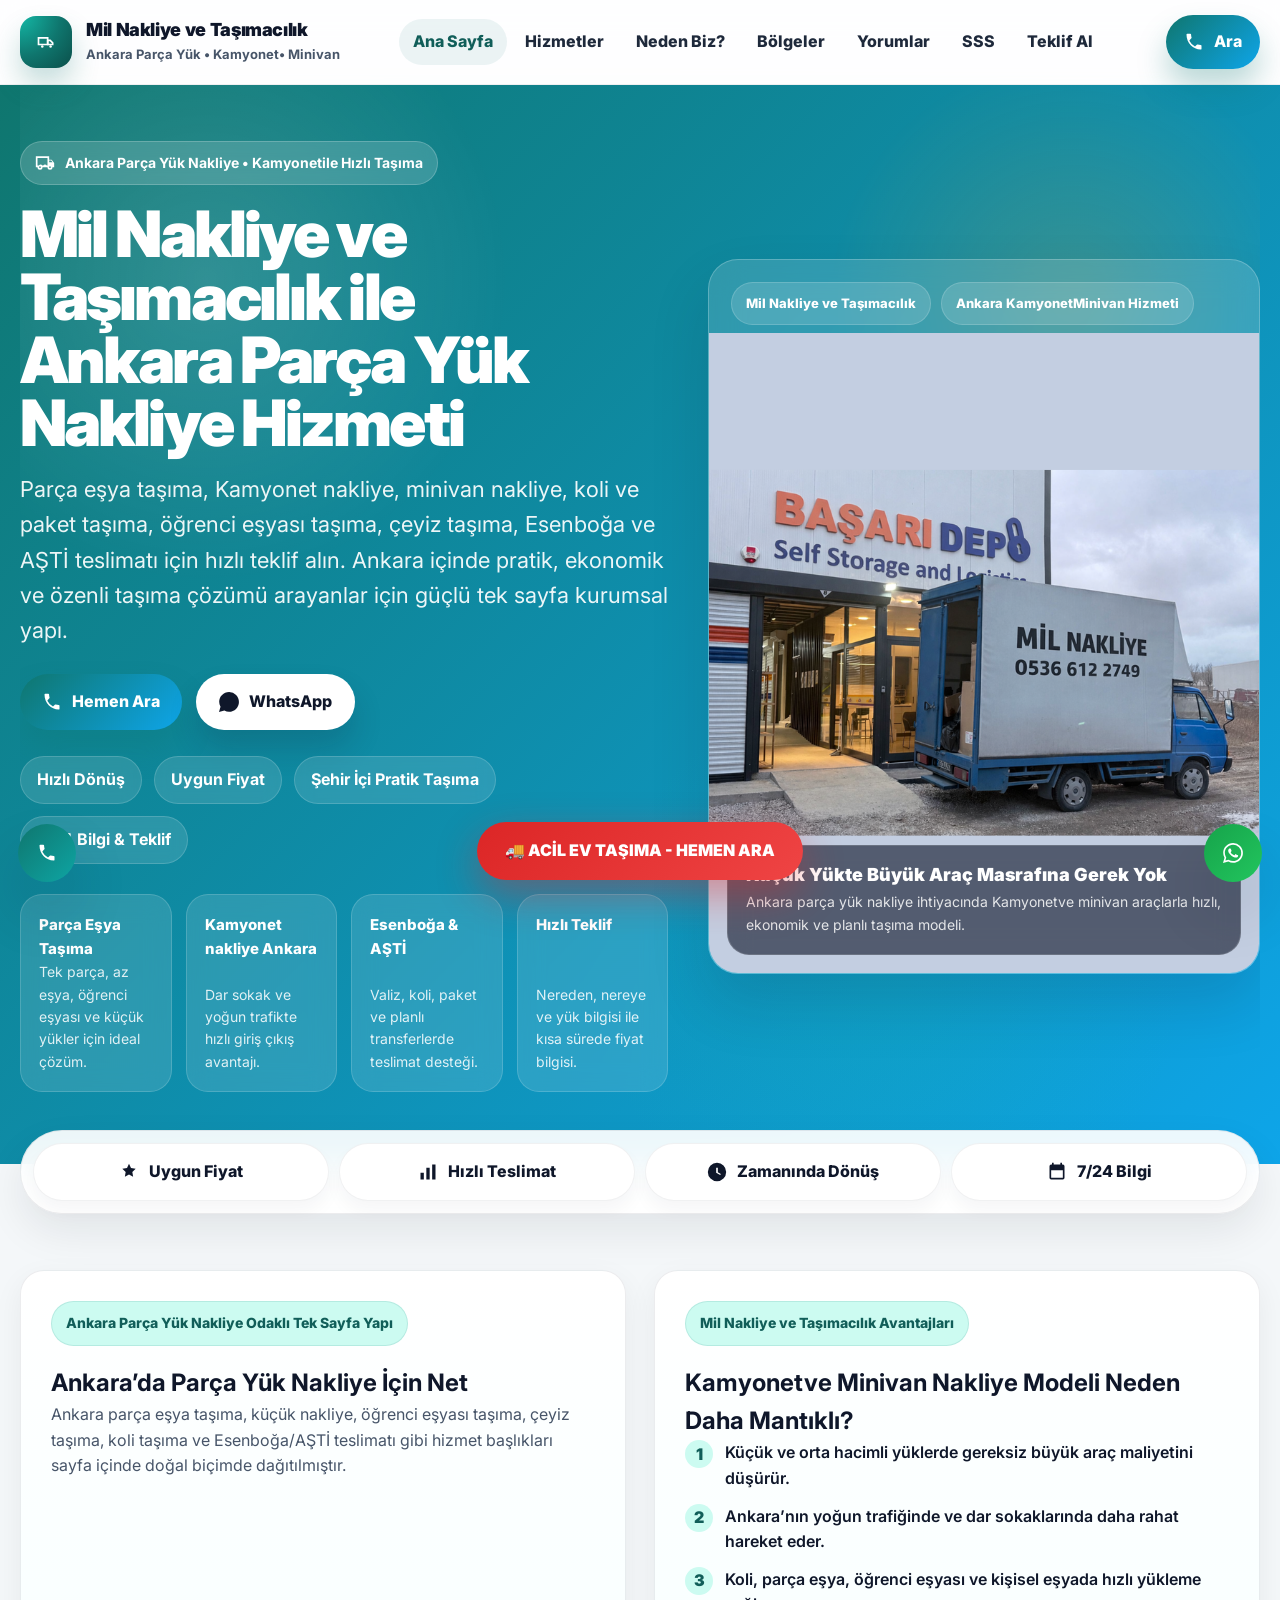
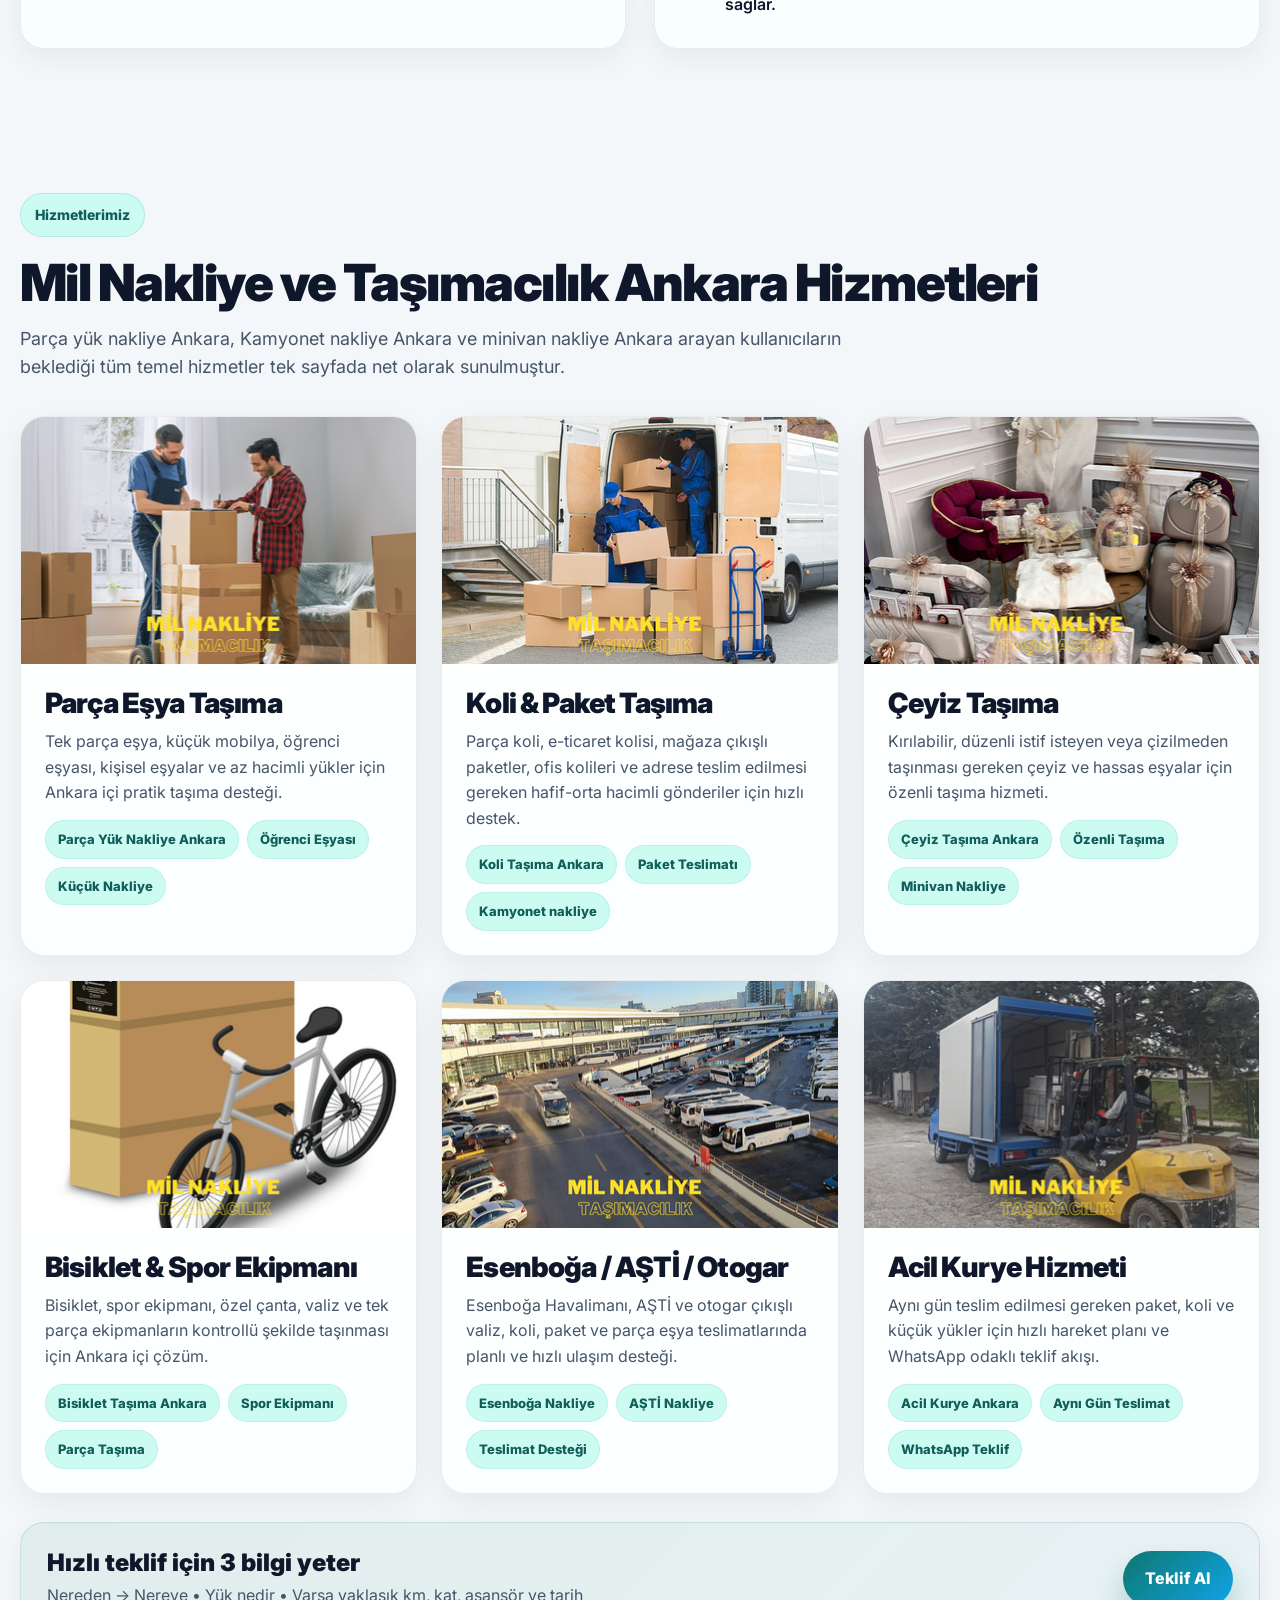
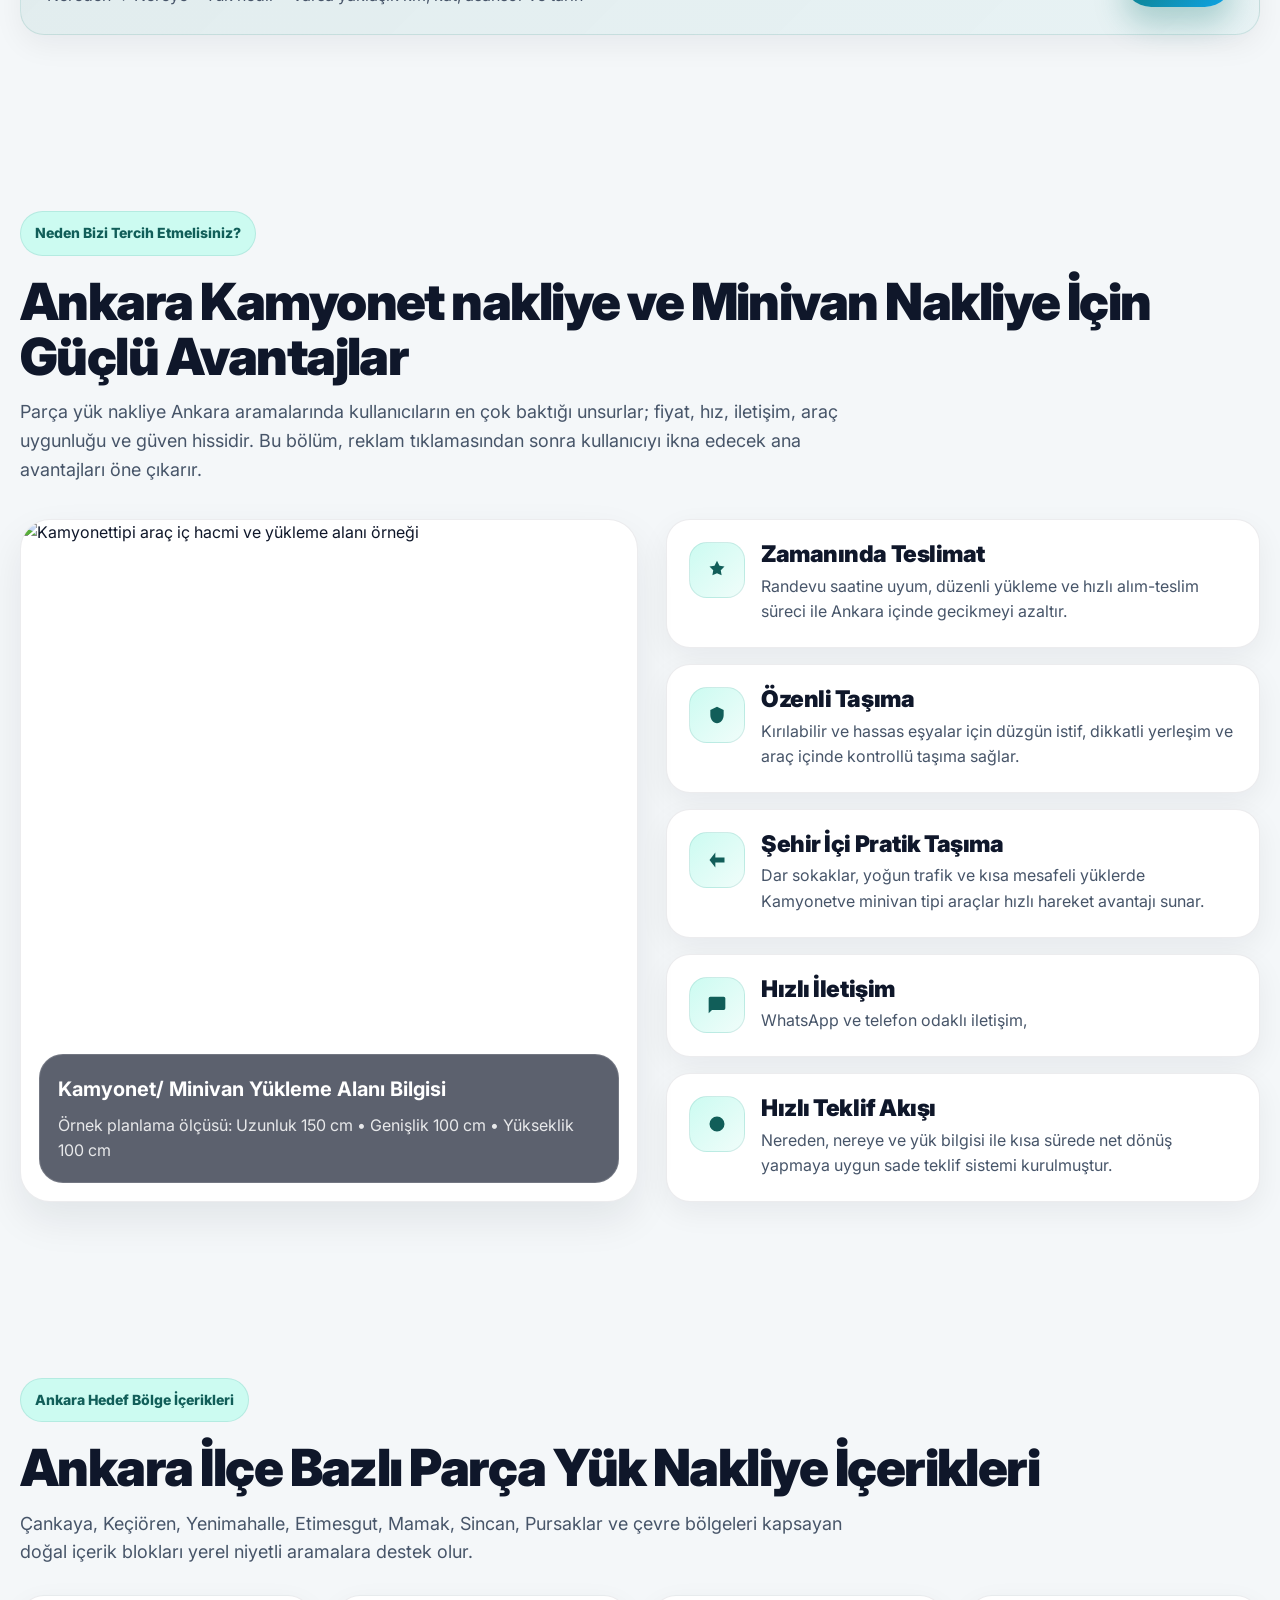
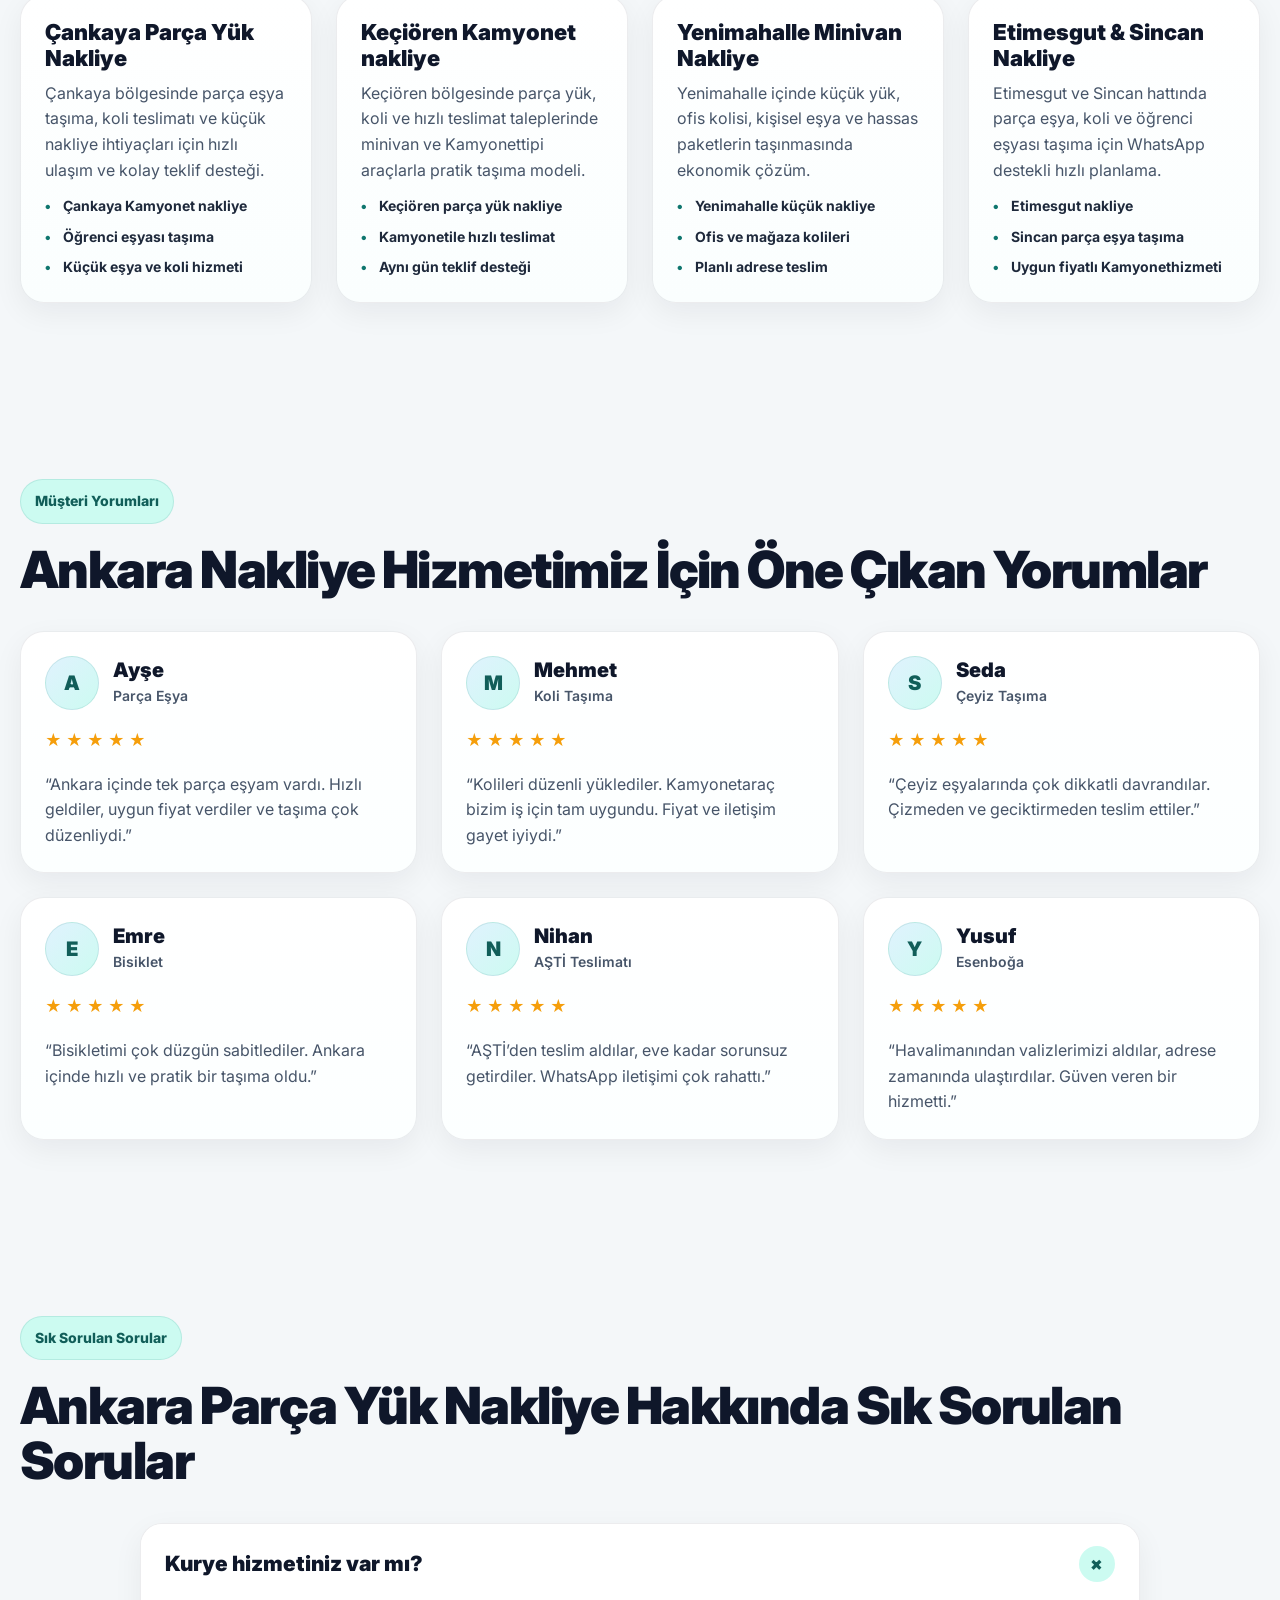
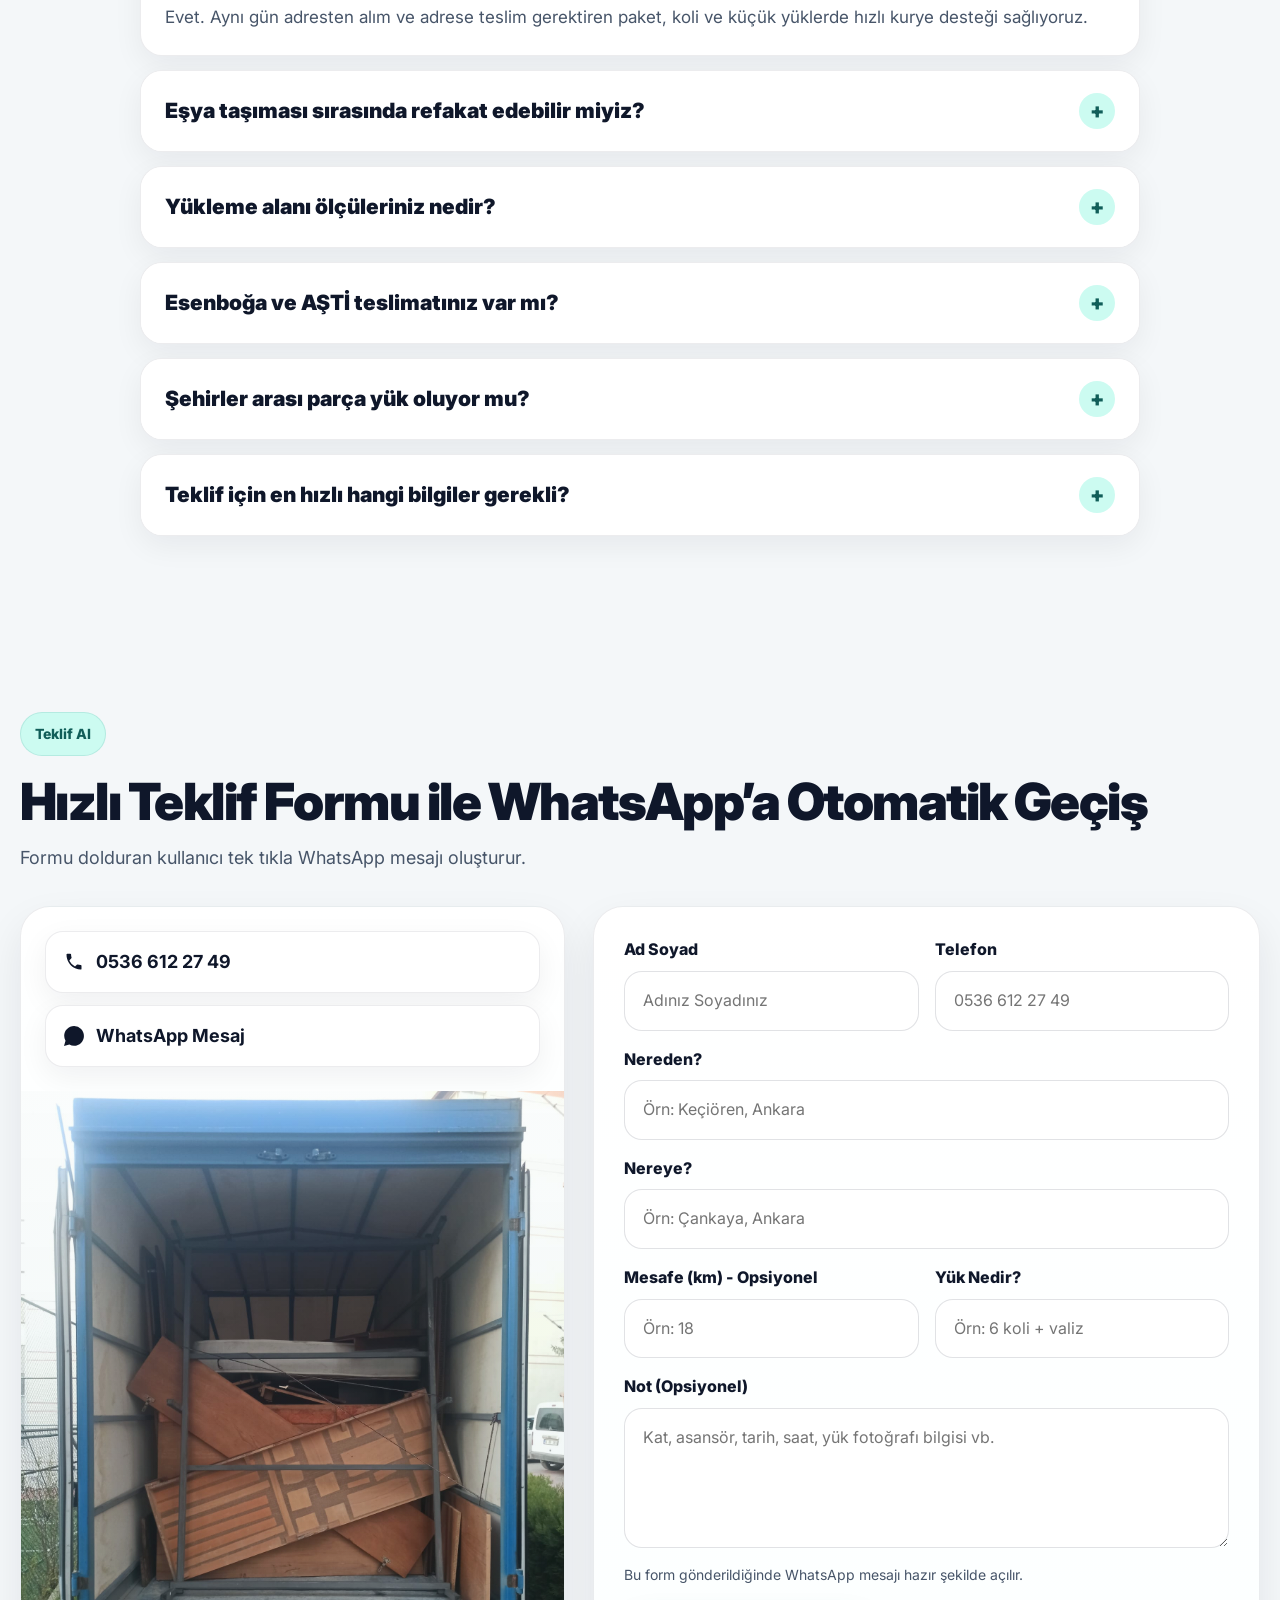
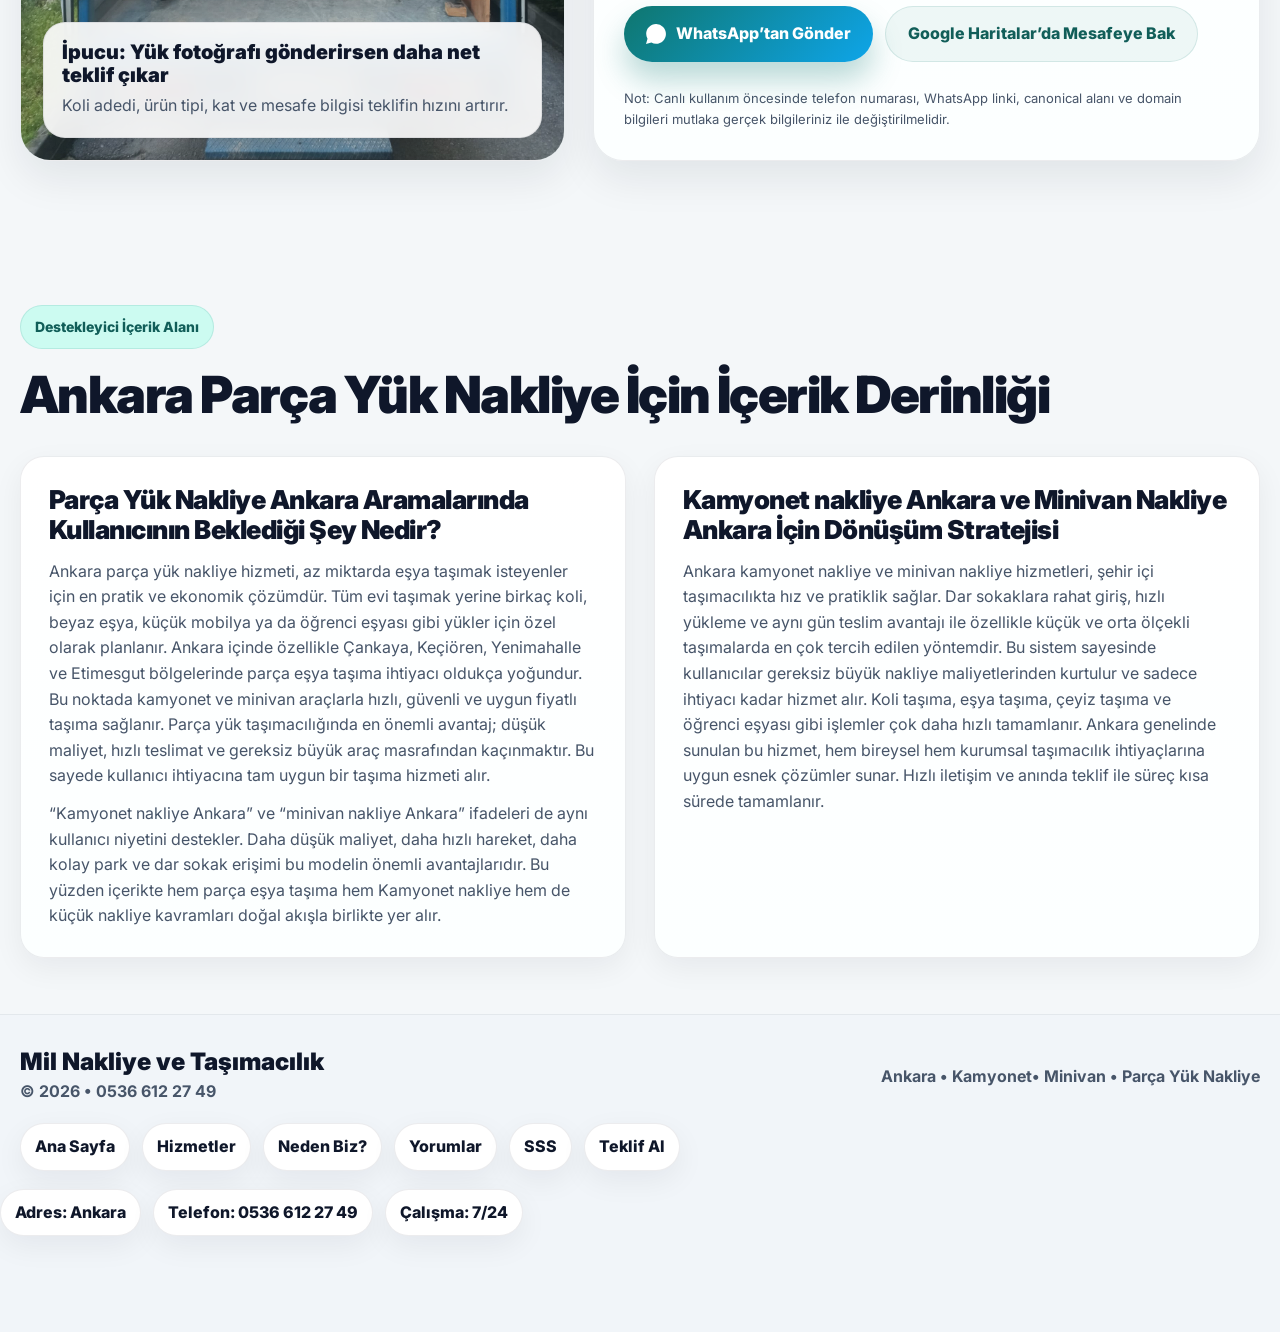
==== commit 8b99a048: "Update index.html" ====
--- a/index.html
+++ b/index.html
@@ -2587,7 +2587,7 @@
     <!-- ======================================================= -->
     <section class="section-sm">
       <div class="container">
-        <div class="section-badge">SEO Destekleyici İçerik Alanı</div>
+        <div class="section-badge">Destekleyici İçerik Alanı</div>
         <h2 class="section-title">Ankara Parça Yük Nakliye İçin İçerik Derinliği</h2>
         <div class="content-columns">
           <article class="card content-block">
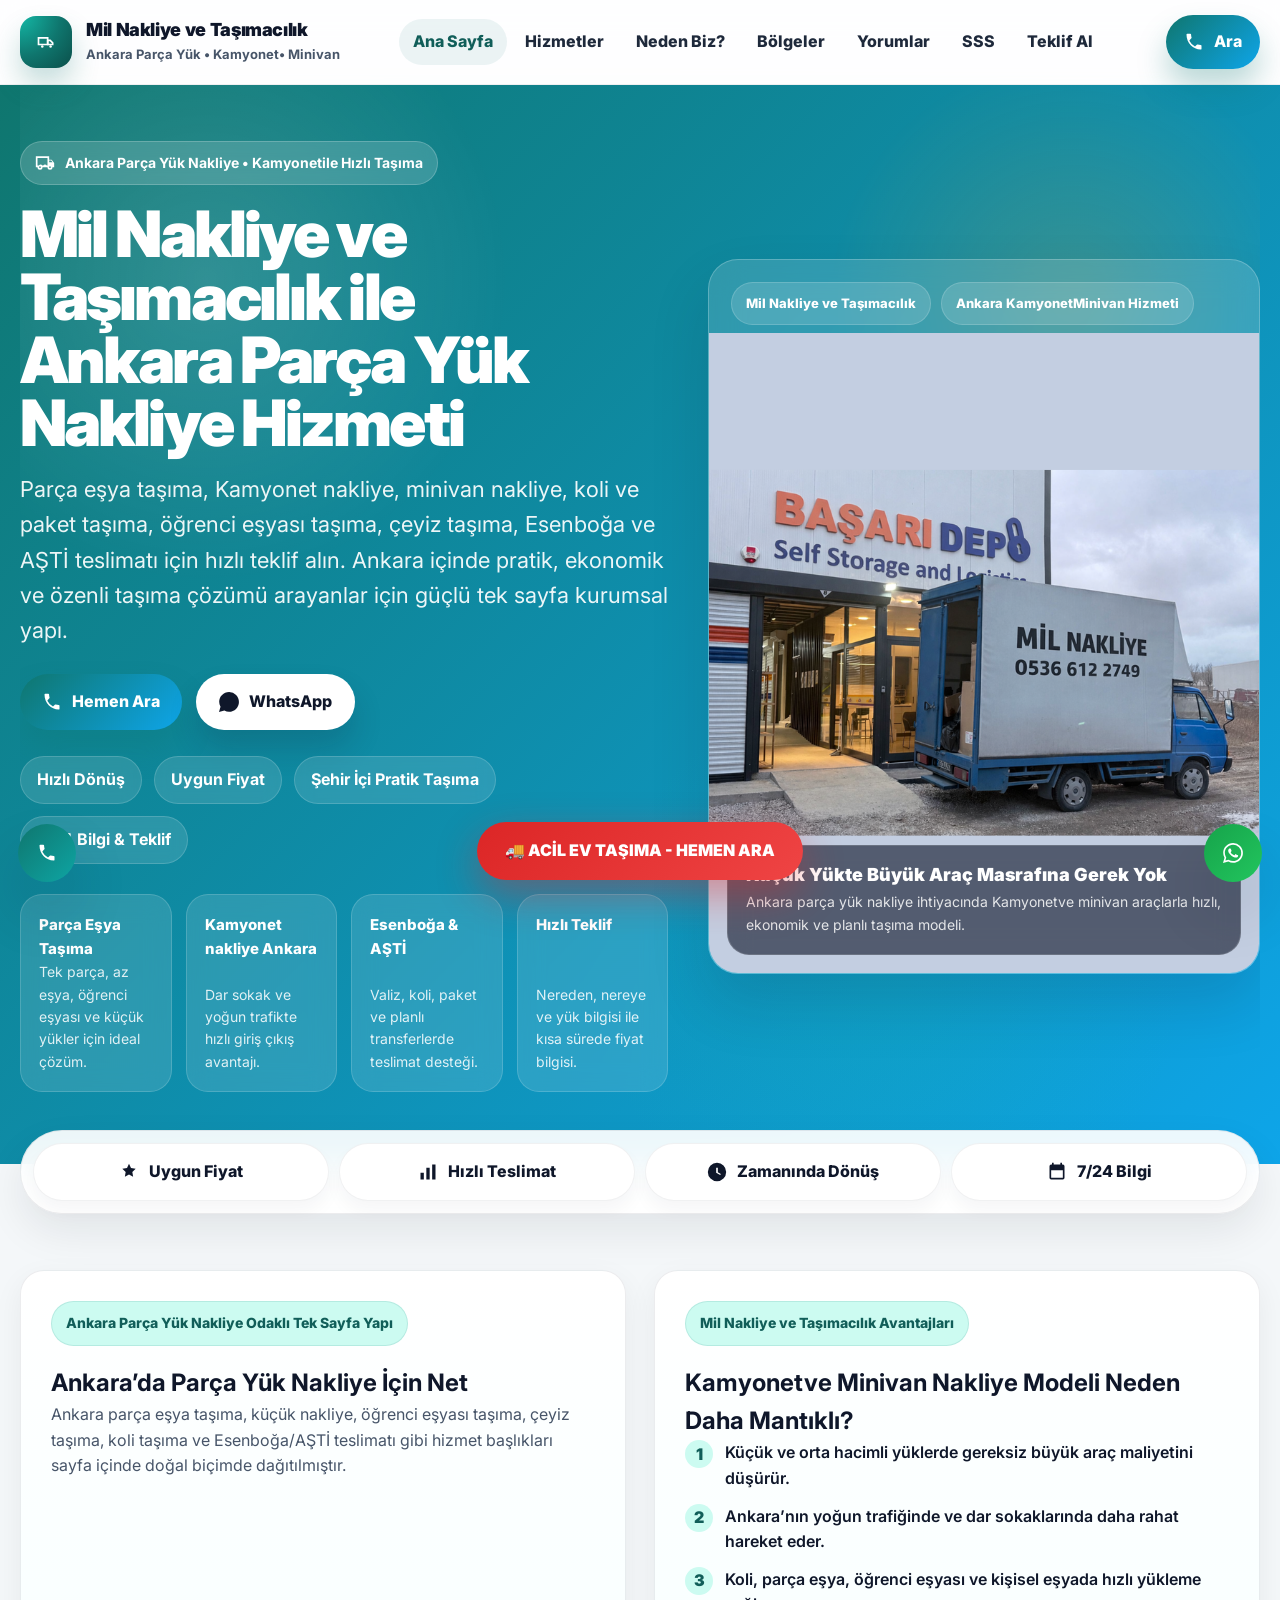
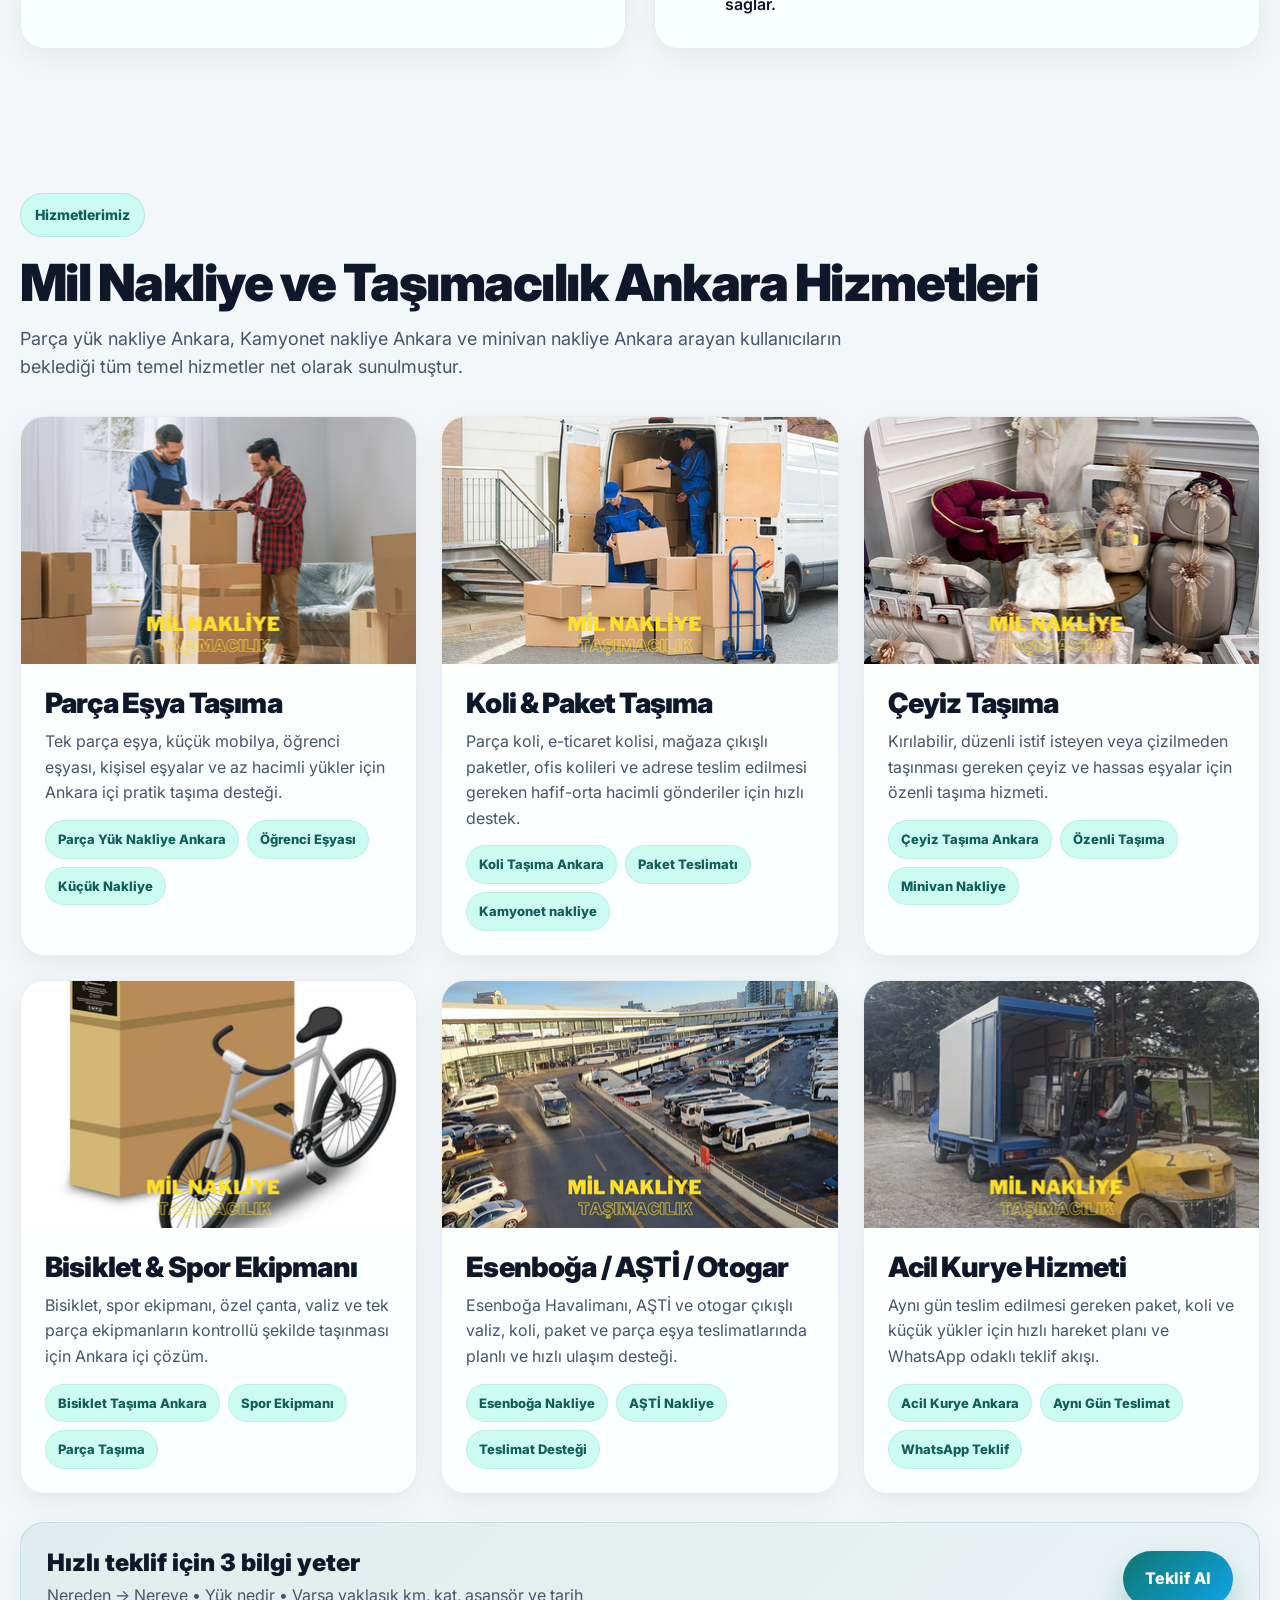
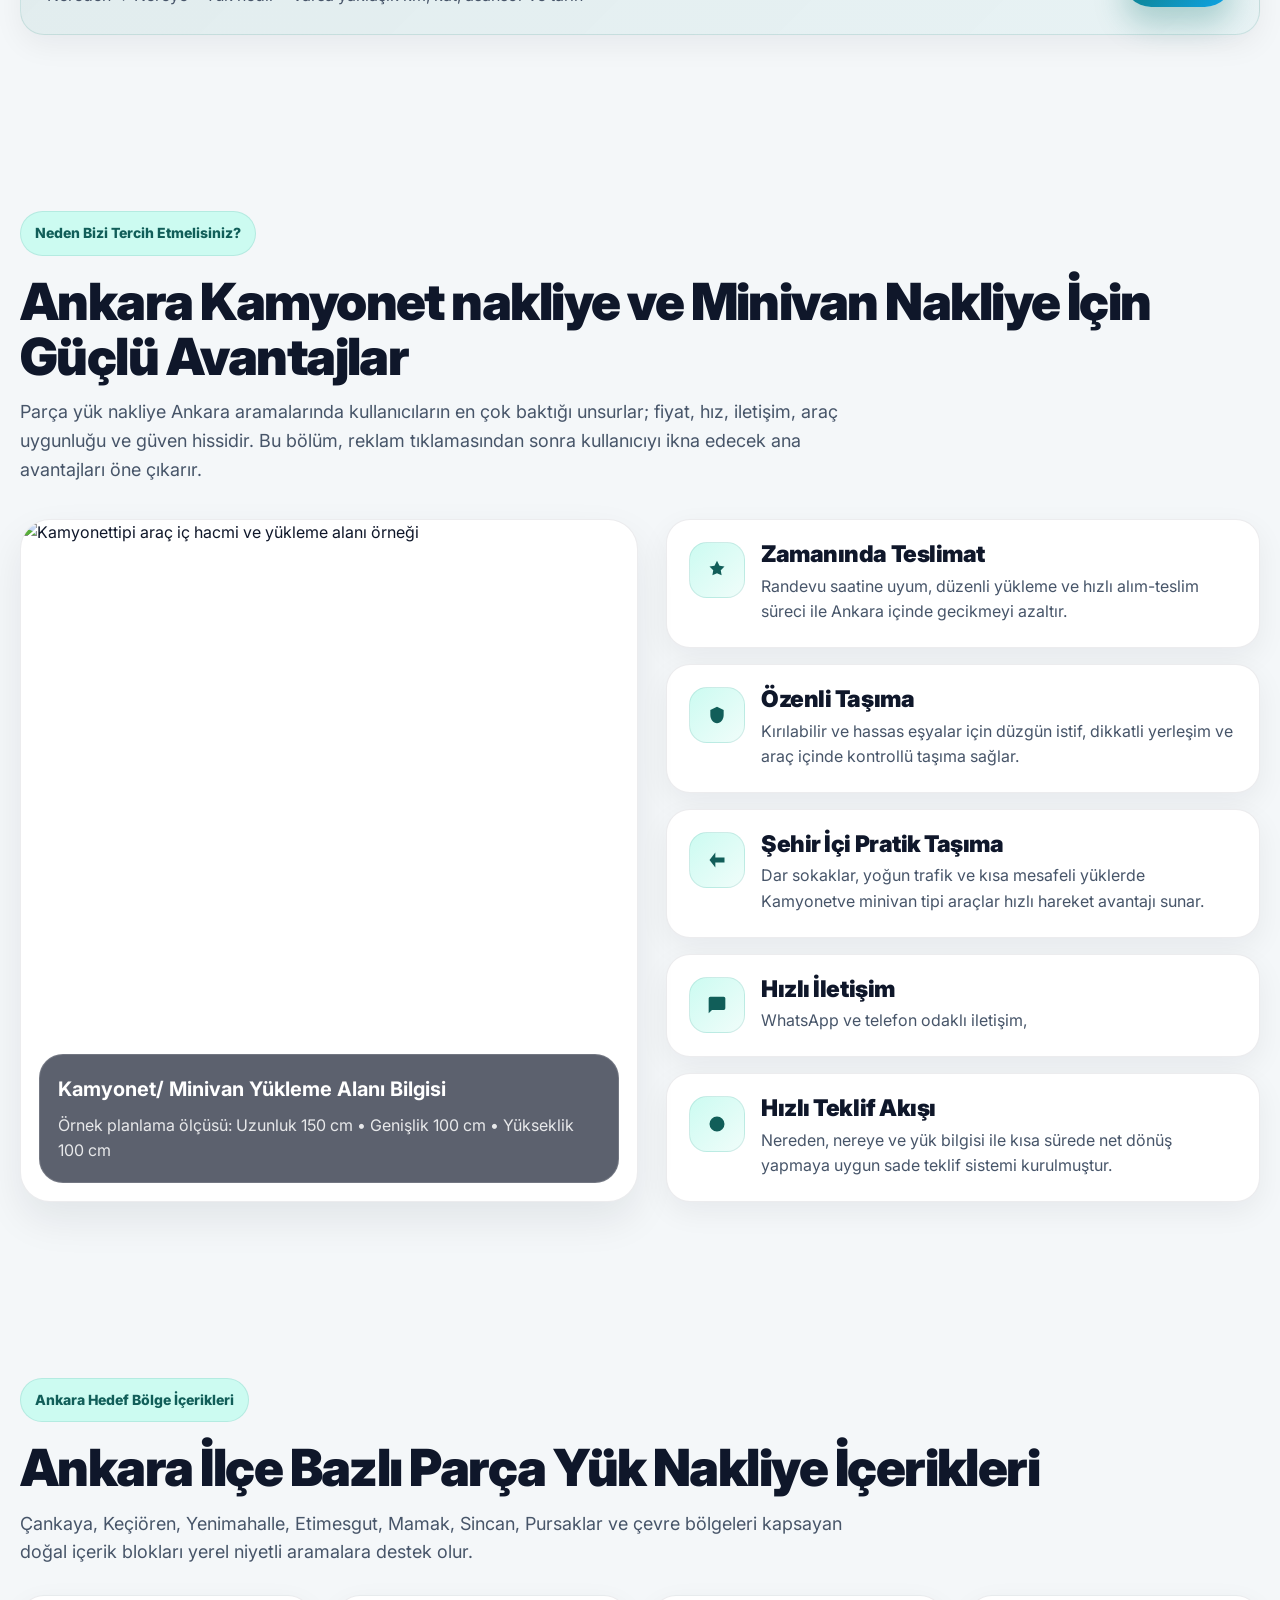
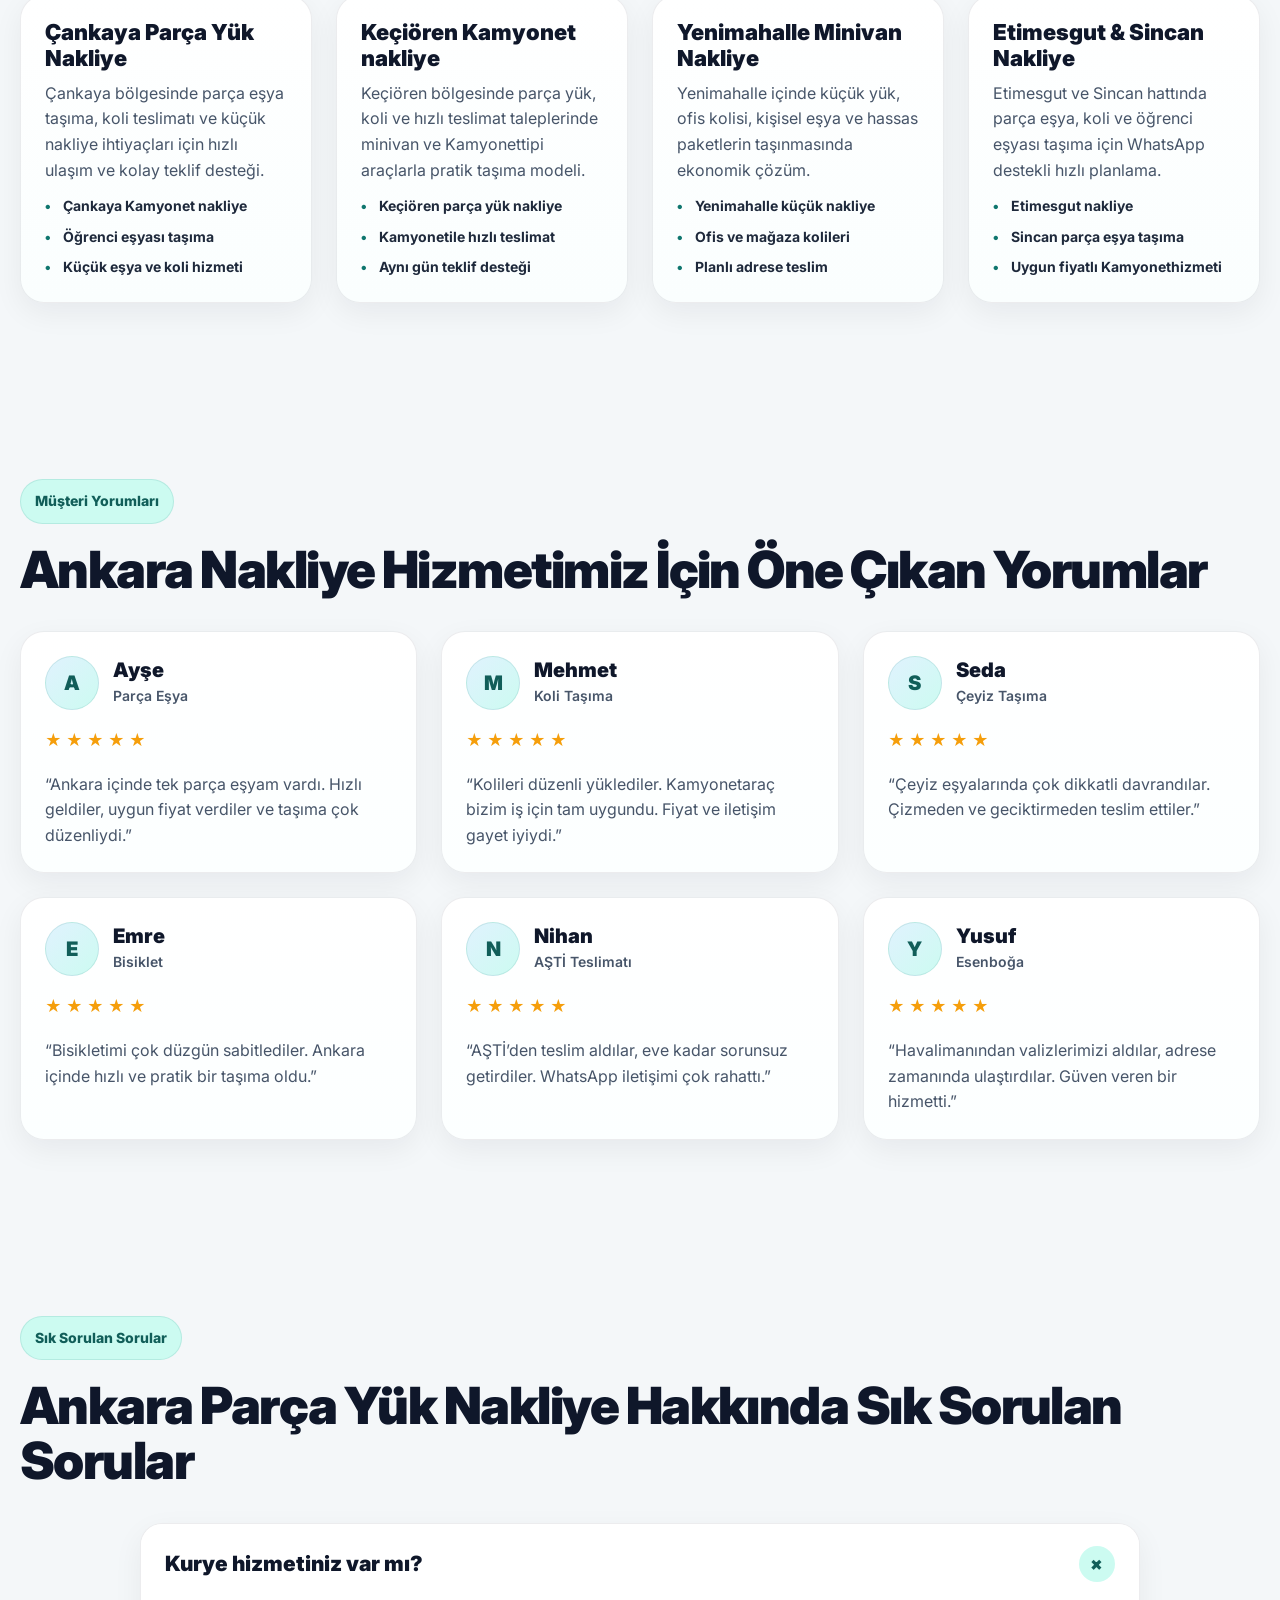
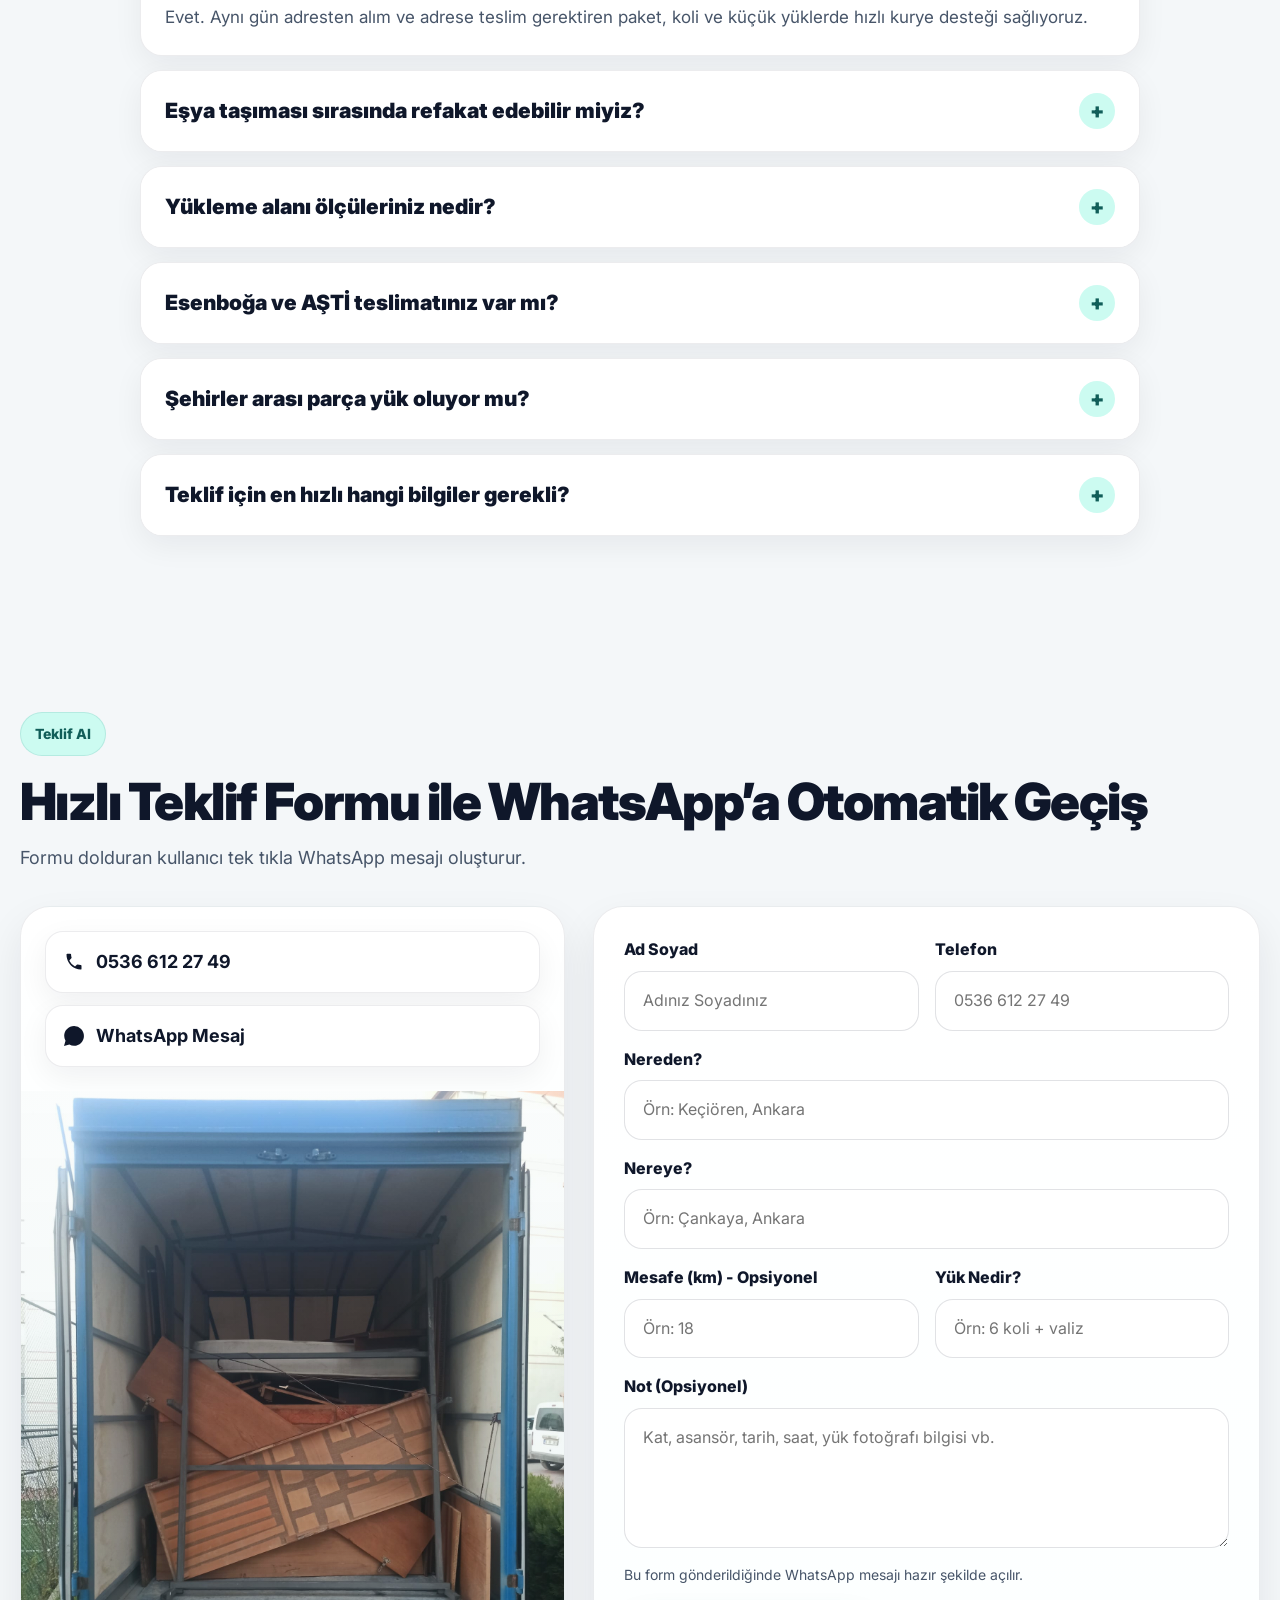
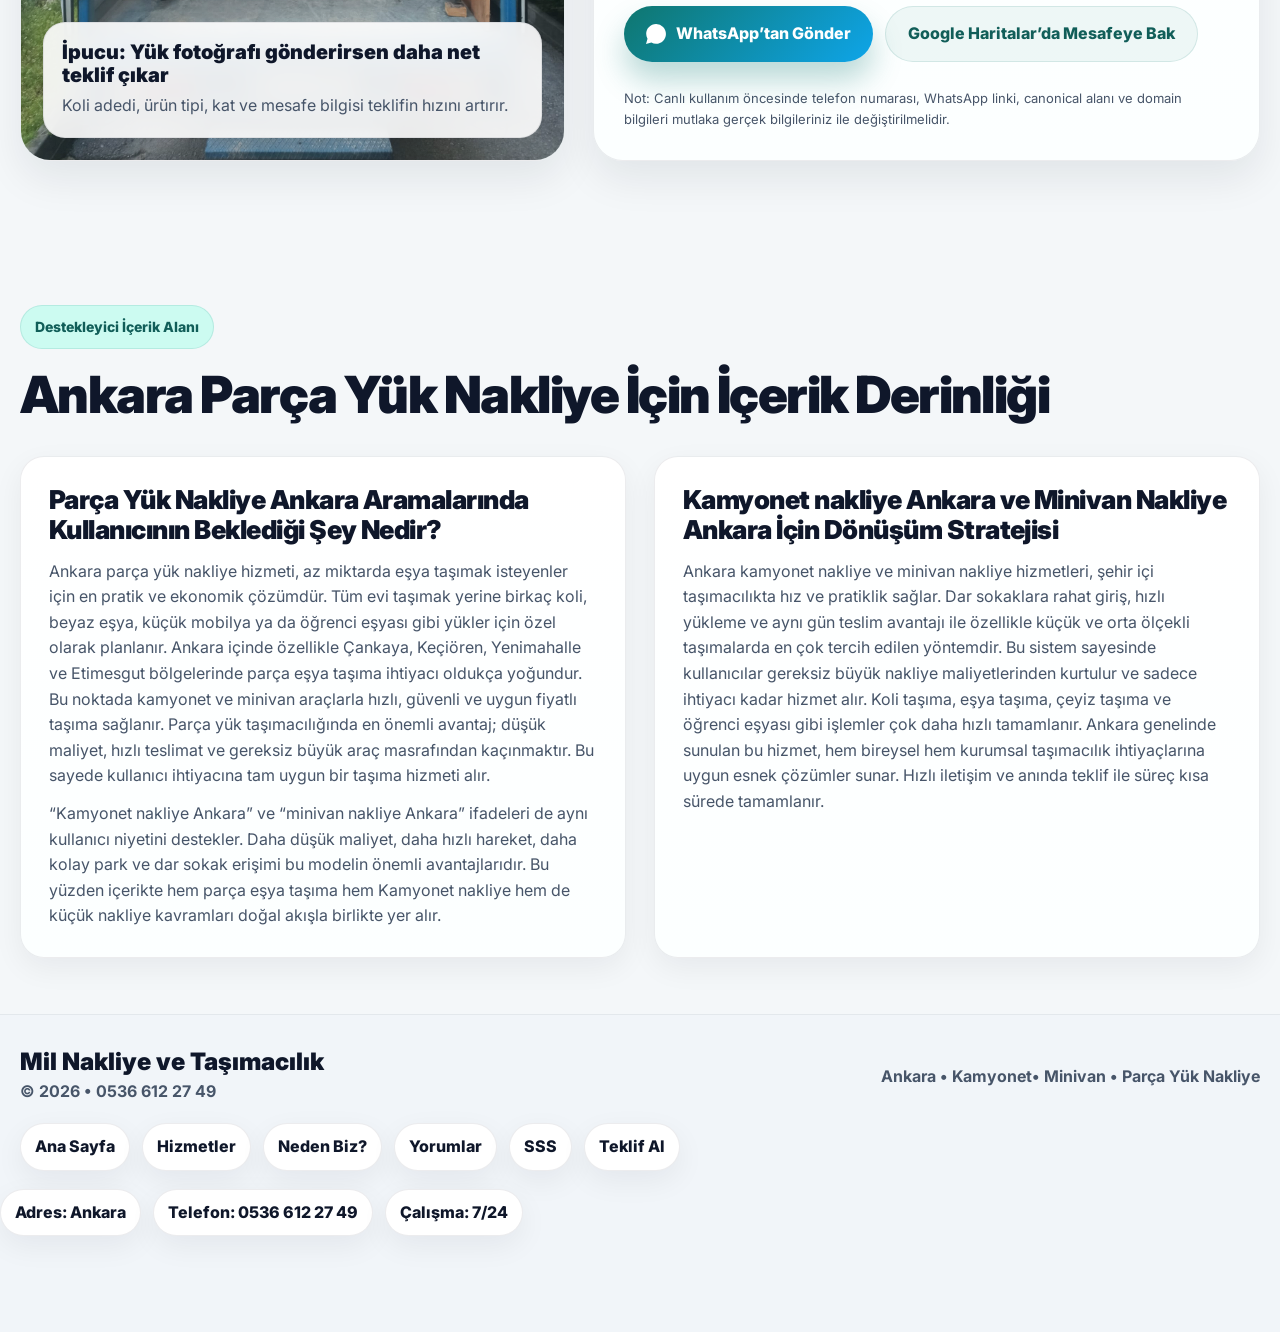
==== commit 364c782c: "Update index.html" ====
--- a/index.html
+++ b/index.html
@@ -2000,7 +2000,7 @@
         <h2 class="section-title">Mil Nakliye ve Taşımacılık Ankara Hizmetleri</h2>
         <p class="section-text">
           Parça yük nakliye Ankara, Kamyonet nakliye Ankara ve minivan nakliye Ankara arayan kullanıcıların beklediği
-          tüm temel hizmetler tek sayfada net olarak sunulmuştur.
+          tüm temel hizmetler net olarak sunulmuştur.
         </p>
 
         <div class="grid services-grid">
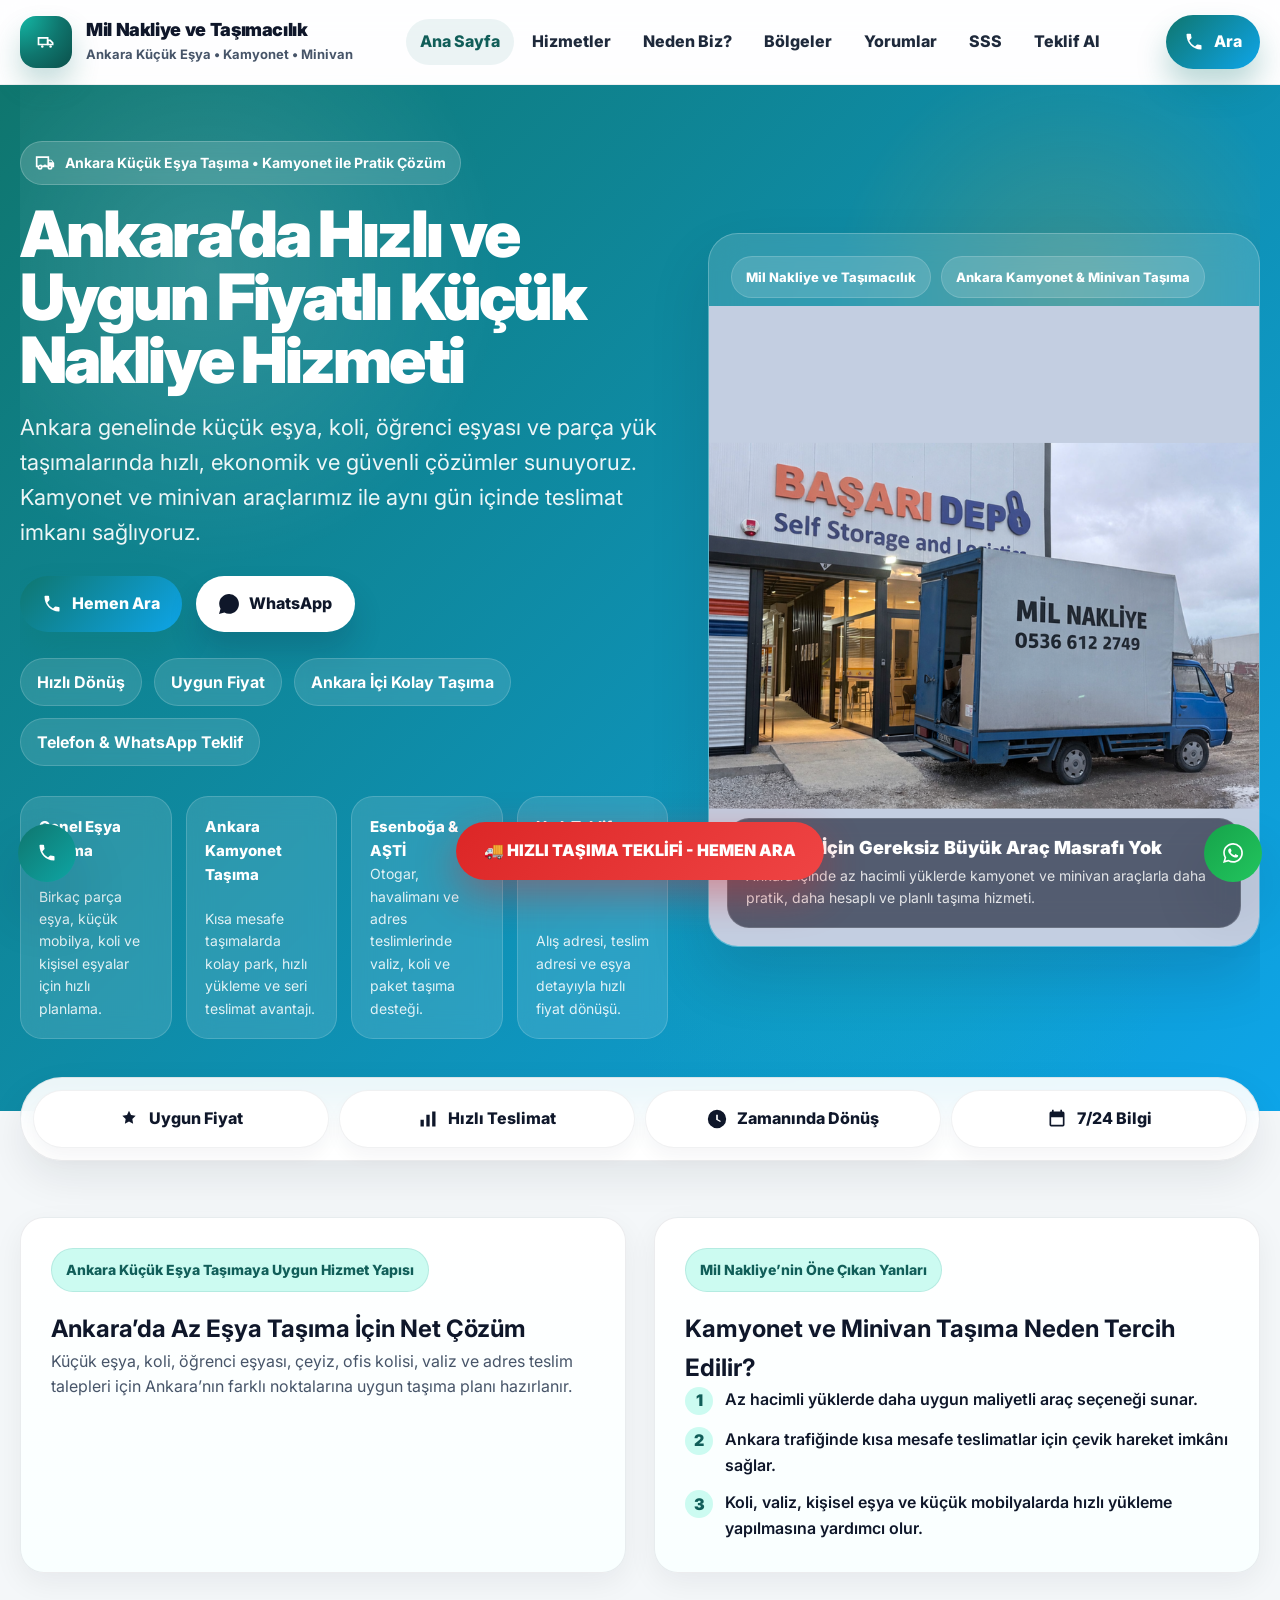
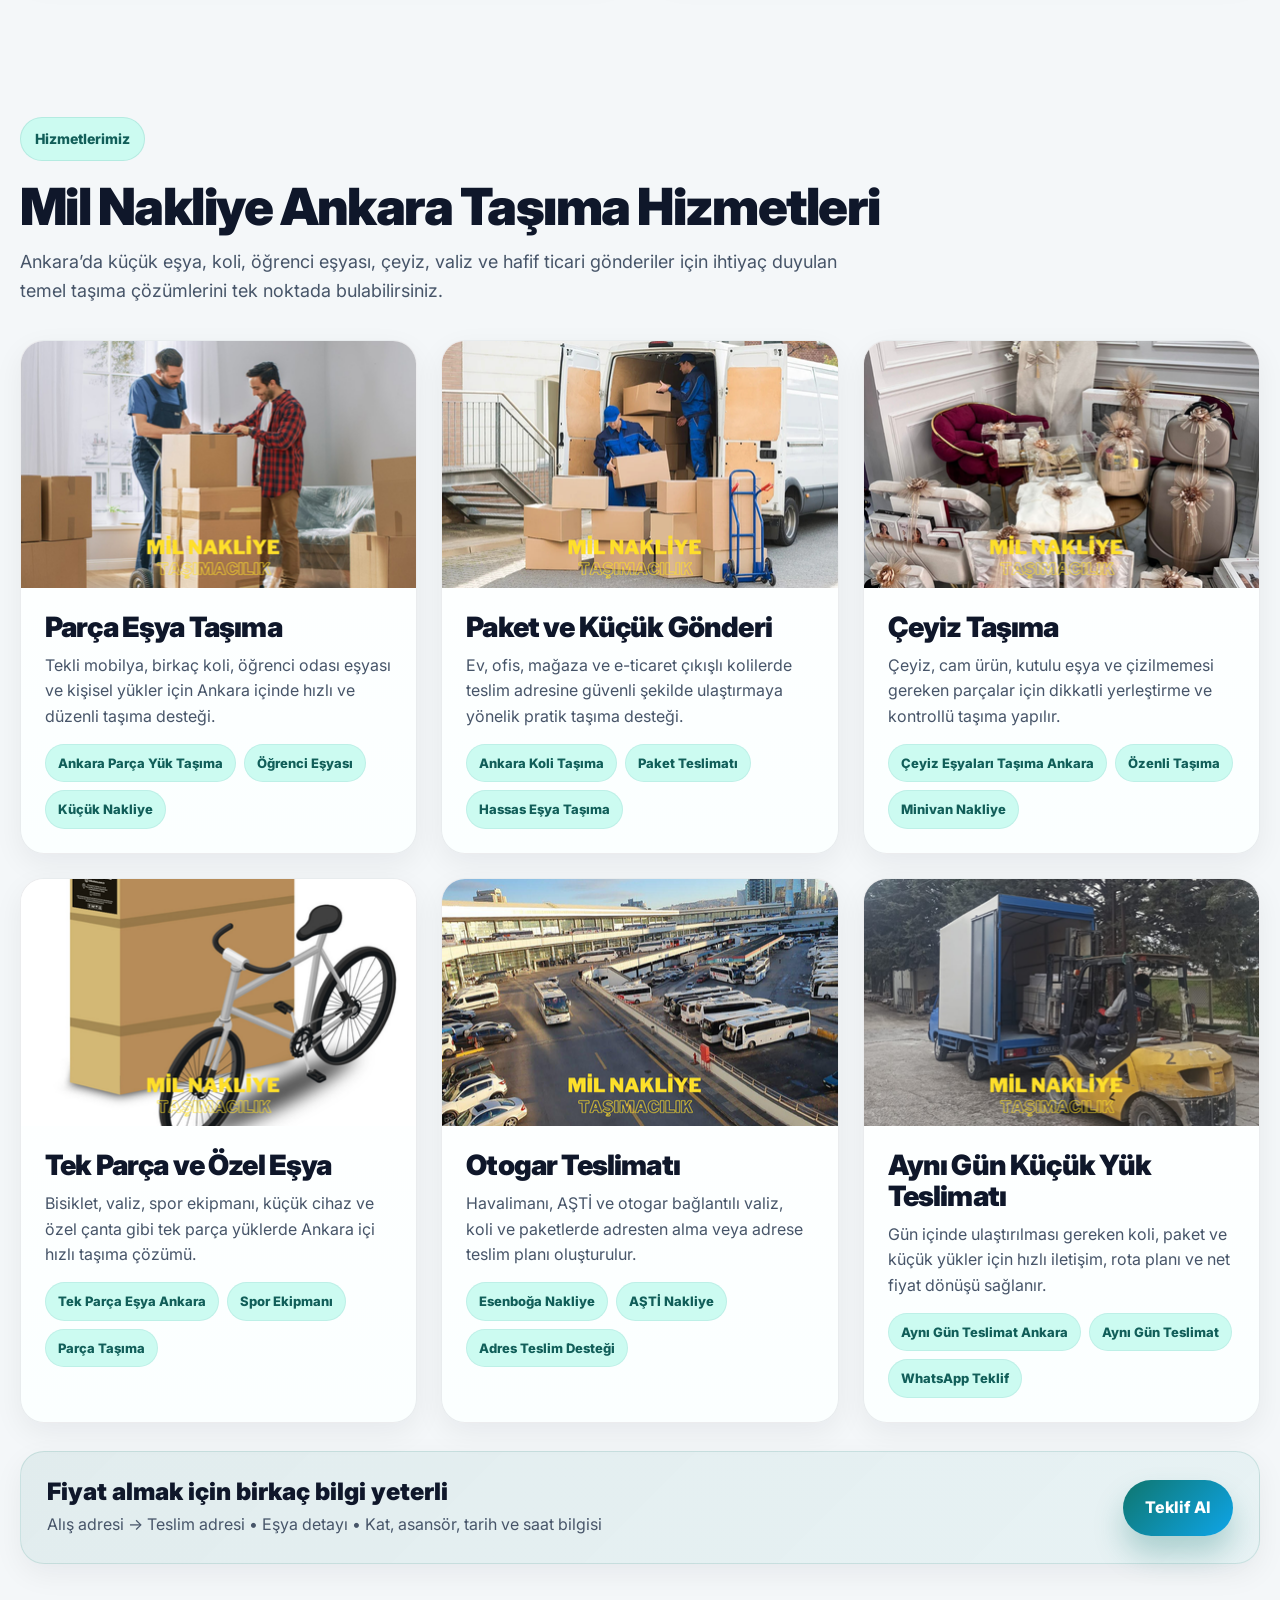
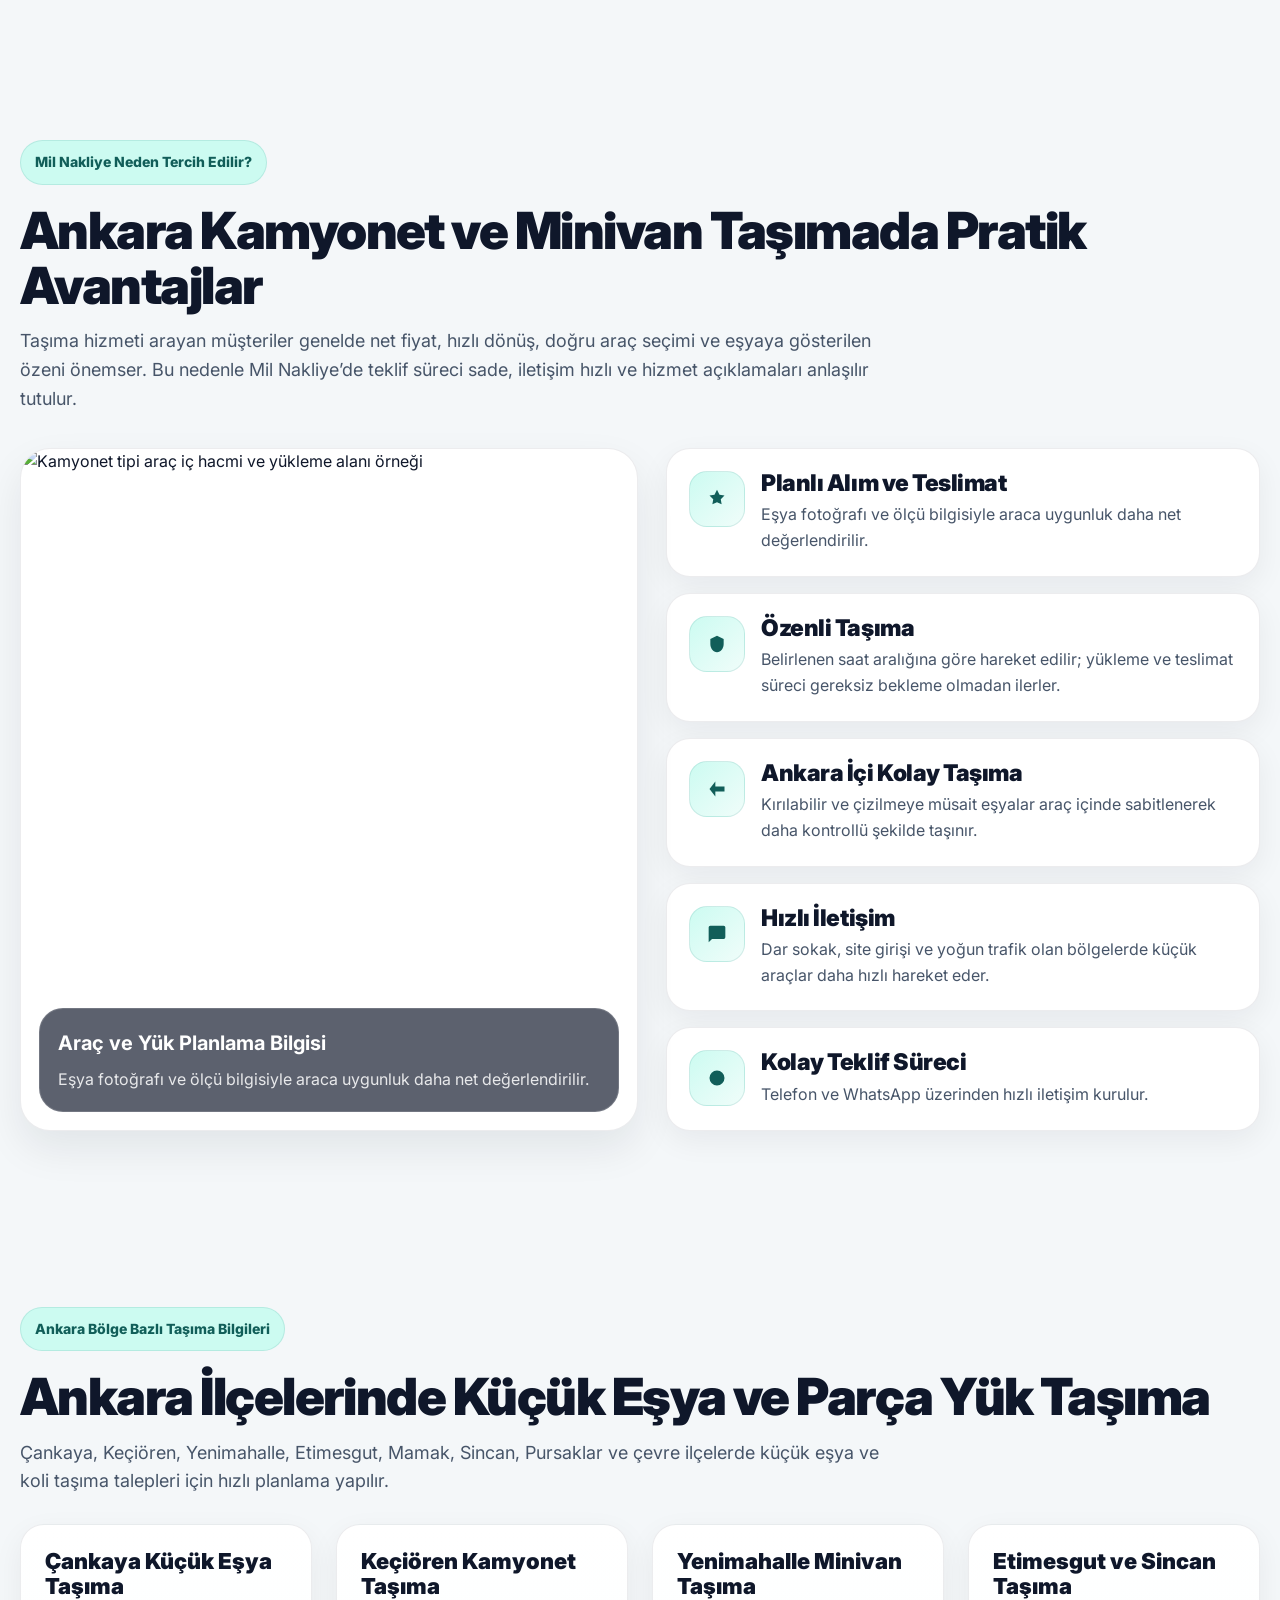
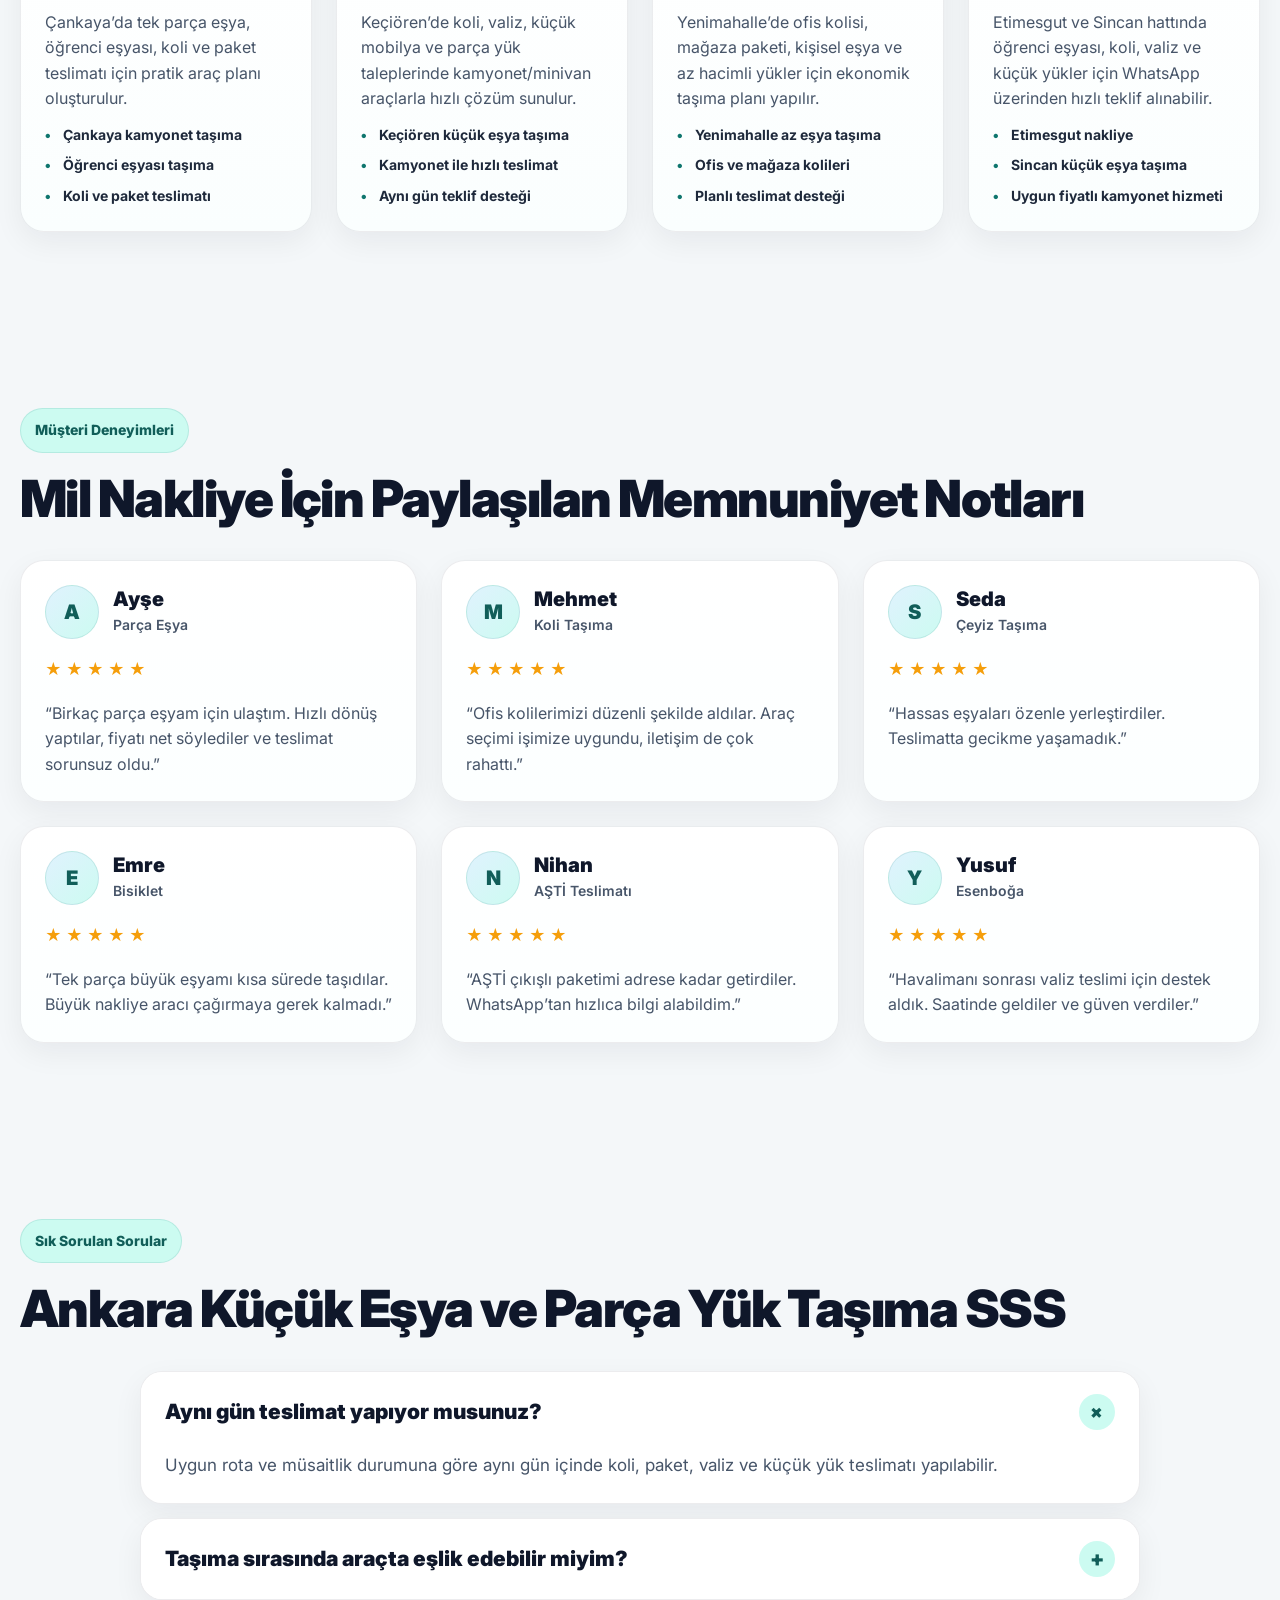
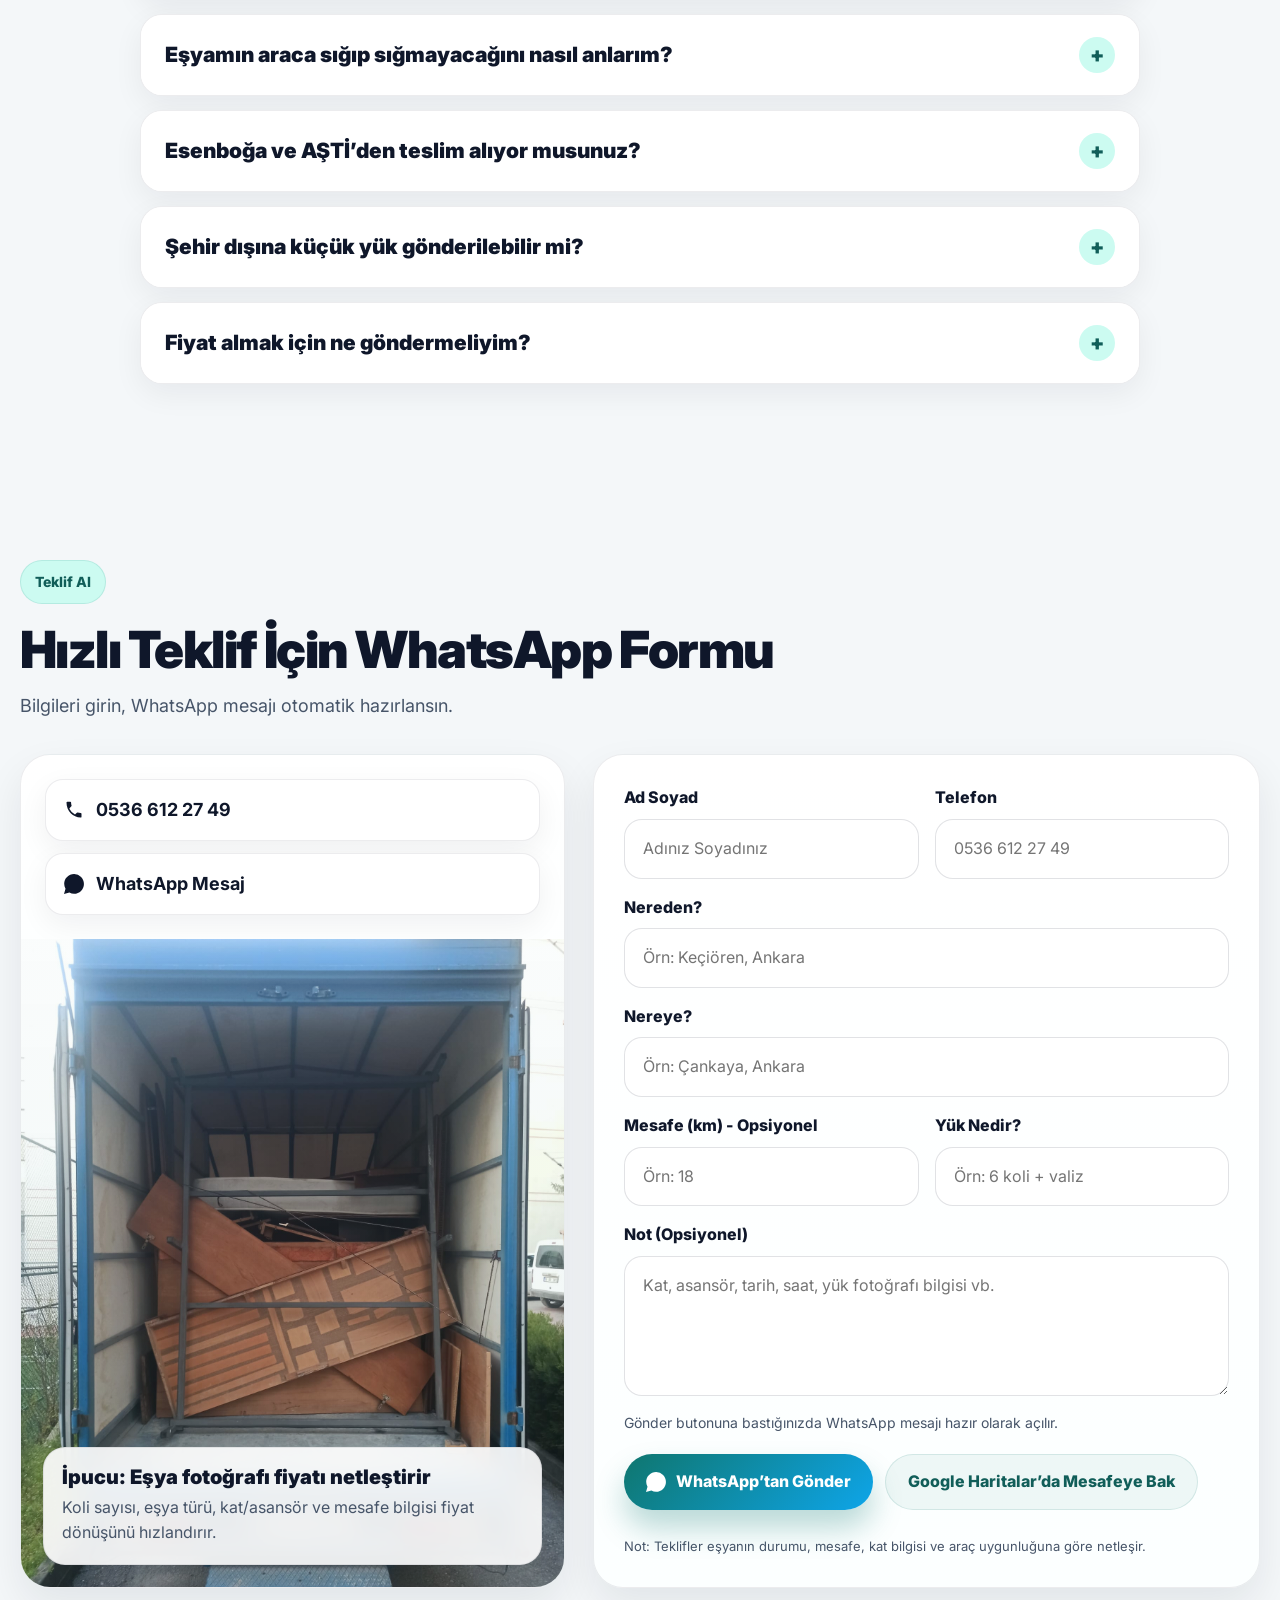
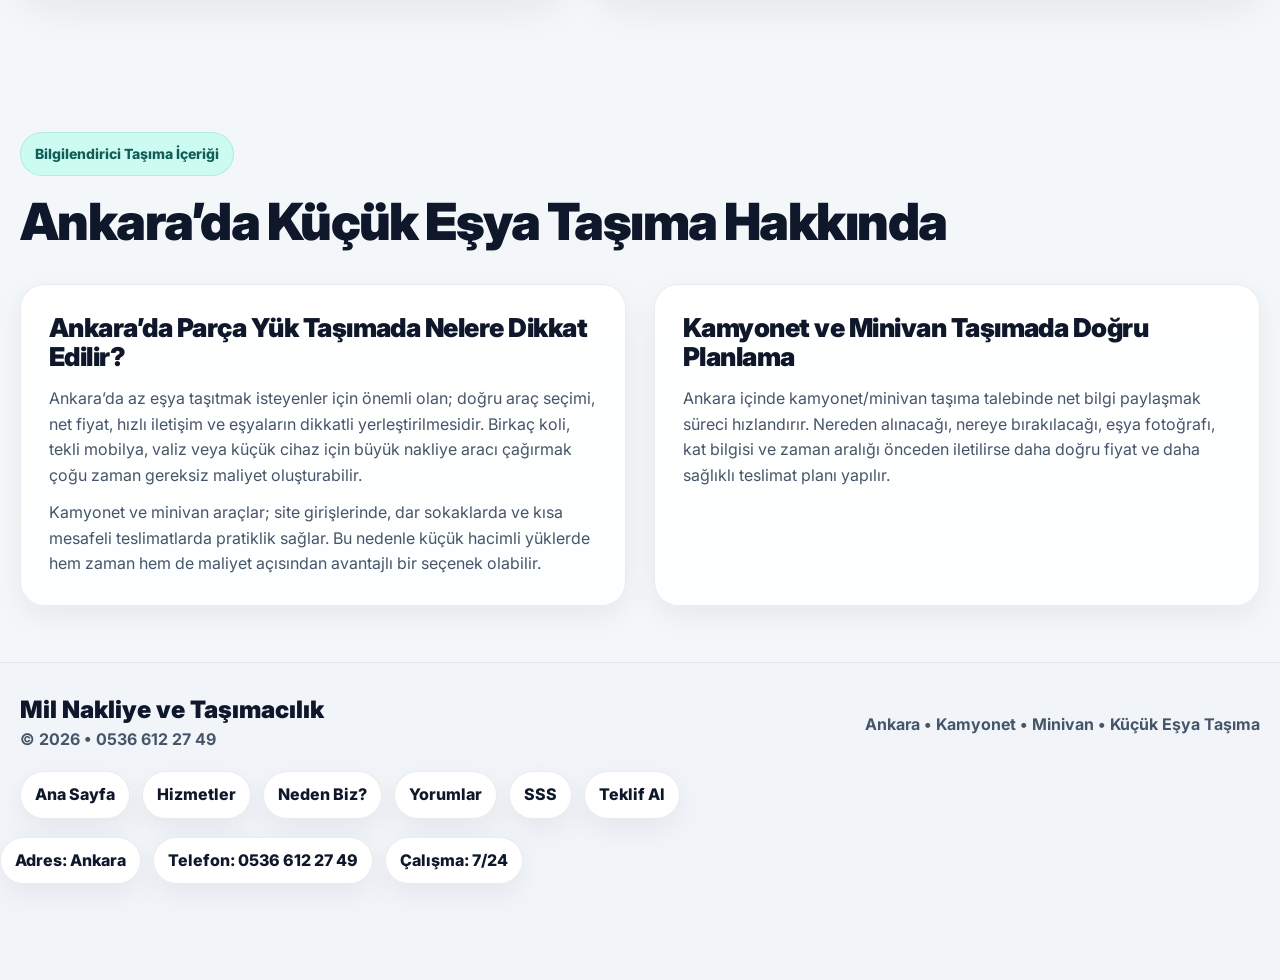
==== commit 27ae7d9f: "Update index.html" ====
--- a/index.html
+++ b/index.html
@@ -1,221 +1,187 @@
 <!DOCTYPE html>
+
 <html lang="tr">
-
 <head>
-  <!-- ========================================================= -->
-  <!-- =============== TEMEL DOKUMAN AYARLARI =================== -->
-  <!-- ========================================================= -->
-  <meta charset="UTF-8" />
-  <meta http-equiv="X-UA-Compatible" content="IE=edge" />
-  <meta name="viewport" content="width=device-width, initial-scale=1.0" />
-  <meta name="theme-color" content="#0f766e" />
-  <meta name="color-scheme" content="light" />
-  <meta name="format-detection" content="telephone=yes" />
-  <link rel="icon" href="favicon.ico" sizes="any">
-  <link rel="shortcut icon" href="favicon.ico">
-  <link rel="apple-touch-icon" href="favicon.ico">
-  <!-- ========================================================= -->
-  <!-- =================== ANA SEO ETİKETLERİ ================== -->
-  <!-- ========================================================= -->
-  <title>Mil Nakliye ve Taşımacılık | Parça Yük Nakliye Ankara | KamyonetMinivan Nakliye</title>
-  <meta name="description"
-    content="Mil Nakliye ve Taşımacılık ile Ankara parça yük nakliye, Kamyonet nakliye, minivan nakliye, koli taşıma, öğrenci eşyası taşıma, çeyiz taşıma, AŞTİ ve Esenboğa teslimat hizmetleri. Hızlı teklif, WhatsApp destek, şehir içi ve şehirler arası planlı taşıma." />
-  <meta name="keywords"
-    content="parça yük nakliye ankara, ankara parça eşya taşıma, Kamyonet nakliye ankara, minivan nakliye ankara, ankara koli taşıma, öğrenci eşyası taşıma ankara, çeyiz taşıma ankara, küçük nakliye ankara, acil kurye ankara, aşti nakliye, esenboğa nakliye, şehir içi nakliye ankara, şehirler arası parça yük ankara, uygun fiyat nakliye ankara, mil nakliye ve taşımacılık" />
-  <meta name="robots" content="index, follow, max-image-preview:large, max-snippet:-1, max-video-preview:-1" />
-  <meta name="googlebot" content="index, follow, max-image-preview:large, max-snippet:-1, max-video-preview:-1" />
-  <meta name="author" content="Mil Nakliye ve Taşımacılık" />
-  <meta name="language" content="tr" />
-  <meta name="geo.region" content="TR-06" />
-  <meta name="geo.placename" content="Ankara" />
-  <meta name="distribution" content="global" />
-  <meta name="revisit-after" content="7 days" />
-  <link rel="canonical" href="https://milnakliyeankara.com/" />
-
-  <!-- ========================================================= -->
-  <!-- ====================== OPEN GRAPH ======================= -->
-  <!-- ========================================================= -->
-  <meta property="og:locale" content="tr_TR" />
-  <meta property="og:type" content="website" />
-  <meta property="og:title" content="Mil Nakliye ve Taşımacılık | Parça Yük Nakliye Ankara" />
-  <meta property="og:description"
-    content="Ankara parça yük nakliye, Kamyonet nakliye, minivan nakliye, koli taşıma, çeyiz taşıma ve hızlı teklif formu tek sayfada." />
-  <meta property="og:url" content="https://milnakliyeankara.com/" />
-  <meta property="og:site_name" content="Mil Nakliye ve Taşımacılık" />
-  <meta property="og:image"
-    content="https://images.unsplash.com/photo-1616432043562-3671ea2e5242?auto=format&fit=crop&w=1400&q=80" />
-  <meta property="og:image:width" content="1400" />
-  <meta property="og:image:height" content="933" />
-  <meta property="og:image:alt" content="Mil Nakliye ve Taşımacılık Ankara parça yük nakliye görseli" />
-
-  <!-- ========================================================= -->
-  <!-- ======================== TWITTER ======================== -->
-  <!-- ========================================================= -->
-  <meta name="twitter:card" content="summary_large_image" />
-  <meta name="twitter:title" content="Mil Nakliye ve Taşımacılık | Parça Yük Nakliye Ankara" />
-  <meta name="twitter:description"
-    content="Ankara parça yük nakliye, Kamyonet nakliye, koli taşıma ve hızlı teklif formu." />
-  <meta name="twitter:image"
-    content="https://images.unsplash.com/photo-1616432043562-3671ea2e5242?auto=format&fit=crop&w=1400&q=80" />
-
-  <!-- ========================================================= -->
-  <!-- ====================== PREFETCH/DNS ===================== -->
-  <!-- ========================================================= -->
-  <link rel="preconnect" href="https://fonts.googleapis.com" />
-  <link rel="preconnect" href="https://fonts.gstatic.com" crossorigin />
-  <link rel="preconnect" href="https://images.unsplash.com" />
-  <link rel="dns-prefetch" href="//wa.me" />
-  <link rel="dns-prefetch" href="//fonts.googleapis.com" />
-  <link rel="dns-prefetch" href="//images.unsplash.com" />
-
-  <!-- ========================================================= -->
-  <!-- ======================== FONTS ========================== -->
-  <!-- ========================================================= -->
-  <link href="https://fonts.googleapis.com/css2?family=Inter:wght@400;500;600;700;800;900&display=swap"
-    rel="stylesheet" />
-
-  <!-- ========================================================= -->
-  <!-- ==================== YAPISAL VERİLER ==================== -->
-  <!-- ========================================================= -->
-  <script type="application/ld+json">
+<!-- Google tag (gtag.js) -->
+<script async="" src="https://www.googletagmanager.com/gtag/js?id=AW-18009832920">
+</script>
+<script>
+  window.dataLayer = window.dataLayer || [];
+  function gtag(){dataLayer.push(arguments);}
+  gtag('js', new Date());
+
+  gtag('config', 'AW-18009832920');
+</script>
+<!-- ========================================================= -->
+<!-- =============== TEMEL DOKUMAN AYARLARI =================== -->
+<!-- ========================================================= -->
+<meta charset="utf-8"/>
+<meta content="IE=edge" http-equiv="X-UA-Compatible"/>
+<meta content="width=device-width, initial-scale=1.0" name="viewport"/>
+<meta content="#0f766e" name="theme-color"/>
+<meta content="light" name="color-scheme"/>
+<meta content="telephone=yes" name="format-detection"/>
+<link href="favicon.ico" rel="icon" sizes="any"/>
+<link href="favicon.ico" rel="shortcut icon"/>
+<link href="favicon.ico" rel="apple-touch-icon"/>
+<!-- ========================================================= -->
+<!-- =================== ANA SEO ETİKETLERİ ================== -->
+<!-- ========================================================= -->
+<title>Mil Nakliye Ankara | Küçük Eşya ve Parça Yük Taşıma | Kamyonet Minivan Hizmeti</title>
+<meta content="Mil Nakliye Ankara; küçük eşya, parça yük, koli, çeyiz ve öğrenci eşyası taşıma ihtiyaçlarında kamyonet ve minivan araçlarla hızlı planlama sunar. WhatsApp üzerinden kolay teklif alın, Ankara içi ve uygun rotalarda şehirler arası taşıma desteği isteyin." name="description"/>
+<meta content="parça yük nakliye ankara, ankara parça eşya taşıma, Hassas Eşya Taşıma ankara, minivan nakliye ankara, ankara koli taşıma, öğrenci eşyası taşıma ankara, çeyiz taşıma ankara, küçük nakliye ankara, acil kurye ankara, aşti nakliye, esenboğa nakliye, şehir içi nakliye ankara, şehirler arası parça yük ankara, uygun fiyat nakliye ankara, mil nakliye ve taşımacılık" name="keywords"/>
+<meta content="index, follow, max-image-preview:large, max-snippet:-1, max-video-preview:-1" name="robots"/>
+<meta content="index, follow, max-image-preview:large, max-snippet:-1, max-video-preview:-1" name="googlebot"/>
+<meta content="Mil Nakliye ve Taşımacılık" name="author"/>
+<meta content="tr" name="language"/>
+<meta content="TR-06" name="geo.region"/>
+<meta content="Ankara" name="geo.placename"/>
+<meta content="global" name="distribution"/>
+<meta content="7 days" name="revisit-after"/>
+<link href="https://milnakliyeankara.com/" rel="canonical">
+<!-- ========================================================= -->
+<!-- ====================== OPEN GRAPH ======================= -->
+<!-- ========================================================= -->
+<meta content="tr_TR" property="og:locale"/>
+<meta content="website" property="og:type"/>
+<meta content="Mil Nakliye ve Taşımacılık | Ankara Parça Yük Taşıma" property="og:title"/>
+<meta content="Ankara’da küçük eşya, parça yük, koli ve çeyiz taşıma için hızlı iletişim ve pratik teklif sayfası." property="og:description"/>
+<meta content="https://milnakliyeankara.com/" property="og:url"/>
+<meta content="Mil Nakliye ve Taşımacılık" property="og:site_name"/>
+<meta content="https://images.unsplash.com/photo-1616432043562-3671ea2e5242?auto=format&amp;fit=crop&amp;w=1400&amp;q=80" property="og:image"/>
+<meta content="1400" property="og:image:width"/>
+<meta content="933" property="og:image:height"/>
+<meta content="Mil Nakliye ve Taşımacılık Ankara parça yük nakliye görseli" property="og:image:alt"/>
+<!-- ========================================================= -->
+<!-- ======================== TWITTER ======================== -->
+<!-- ========================================================= -->
+<meta content="summary_large_image" name="twitter:card"/>
+<meta content="Mil Nakliye ve Taşımacılık | Ankara Parça Yük Taşıma" name="twitter:title"/>
+<meta content="Ankara kamyonet, minivan, koli ve küçük eşya taşıma için hızlı teklif." name="twitter:description"/>
+<meta content="https://images.unsplash.com/photo-1616432043562-3671ea2e5242?auto=format&amp;fit=crop&amp;w=1400&amp;q=80" name="twitter:image"/>
+<!-- ========================================================= -->
+<!-- ====================== PREFETCH/DNS ===================== -->
+<!-- ========================================================= -->
+<link href="https://fonts.googleapis.com" rel="preconnect">
+<link crossorigin="" href="https://fonts.gstatic.com" rel="preconnect">
+<link href="https://images.unsplash.com" rel="preconnect"/>
+<link href="//wa.me" rel="dns-prefetch"/>
+<link href="//fonts.googleapis.com" rel="dns-prefetch"/>
+<link href="//images.unsplash.com" rel="dns-prefetch"/>
+<!-- ========================================================= -->
+<!-- ======================== FONTS ========================== -->
+<!-- ========================================================= -->
+<link href="https://fonts.googleapis.com/css2?family=Inter:wght@400;500;600;700;800;900&amp;display=swap" rel="stylesheet"/>
+<!-- ========================================================= -->
+<!-- ==================== YAPISAL VERİLER ==================== -->
+<!-- ========================================================= -->
+<script type="application/ld+json">{
+  "@context": "https://schema.org",
+  "@graph": [
     {
-      "@context": "https://schema.org",
-      "@graph": [
+      "@type": "LocalBusiness",
+      "@id": "https://milnakliyeankara.com/#localbusiness",
+      "name": "Mil Nakliye ve Taşımacılık",
+      "alternateName": [
+        "Mil Nakliye",
+        "Mil Nakliye Ankara"
+      ],
+      "url": "https://milnakliyeankara.com/",
+      "telephone": "+90 536 612 27 49",
+      "priceRange": "₺₺",
+      "description": "Ankara’da küçük eşya, koli, öğrenci eşyası, çeyiz, valiz ve parça yük taşıma için kamyonet/minivan araçlarla hızlı planlama ve teklif desteği.",
+      "areaServed": [
         {
-          "@type": "LocalBusiness",
-          "@id": "https://milnakliyeankara.com/#localbusiness",
-          "name": "Mil Nakliye ve Taşımacılık",
-          "alternateName": [
-            "Mil Nakliye",
-            "Mil Nakliye Ankara",
-            "Mil Nakliye ve Taşımacılık Ankara"
+          "@type": "City",
+          "name": "Ankara"
+        }
+      ],
+      "address": {
+        "@type": "PostalAddress",
+        "addressLocality": "Ankara",
+        "addressRegion": "Ankara",
+        "addressCountry": "TR"
+      },
+      "openingHoursSpecification": [
+        {
+          "@type": "OpeningHoursSpecification",
+          "dayOfWeek": [
+            "Monday",
+            "Tuesday",
+            "Wednesday",
+            "Thursday",
+            "Friday",
+            "Saturday",
+            "Sunday"
           ],
-          "url": "https://milnakliyeankara.com/",
-          "image": "https://images.unsplash.com/photo-1616432043562-3671ea2e5242?auto=format&fit=crop&w=1400&q=80",
-          "telephone": "+90 536 612 27 49",
-          "priceRange": "₺₺",
-          "description": "Ankara parça yük nakliye, Kamyonet nakliye, minivan nakliye, koli taşıma, öğrenci eşyası taşıma, çeyiz taşıma ve hızlı kurye çözümleri.",
-          "areaServed": [
-            {"@type": "City", "name": "Ankara"},
-            {"@type": "AdministrativeArea", "name": "Çankaya"},
-            {"@type": "AdministrativeArea", "name": "Keçiören"},
-            {"@type": "AdministrativeArea", "name": "Yenimahalle"},
-            {"@type": "AdministrativeArea", "name": "Etimesgut"},
-            {"@type": "AdministrativeArea", "name": "Mamak"},
-            {"@type": "AdministrativeArea", "name": "Sincan"}
-          ],
-          "address": {
-            "@type": "PostalAddress",
-            "addressLocality": "Ankara",
-            "addressRegion": "Ankara",
-            "addressCountry": "TR"
-          },
-          "openingHoursSpecification": [
-            {
-              "@type": "OpeningHoursSpecification",
-              "dayOfWeek": [
-                "Monday",
-                "Tuesday",
-                "Wednesday",
-                "Thursday",
-                "Friday",
-                "Saturday",
-                "Sunday"
-              ],
-              "opens": "00:00",
-              "closes": "23:59"
-            }
-          ],
-          "sameAs": [
-            "https://wa.me/905366122749"
-          ],
-          "serviceType": [
-            "Parça Yük Nakliye Ankara",
-            "Kamyonet nakliye Ankara",
-            "Minivan Nakliye Ankara",
-            "Koli Taşıma Ankara",
-            "Öğrenci Eşyası Taşıma Ankara",
-            "Çeyiz Taşıma Ankara",
-            "Acil Kurye Ankara"
-          ]
-        },
+          "opens": "00:00",
+          "closes": "23:59"
+        }
+      ],
+      "sameAs": [
+        "https://wa.me/905366122749"
+      ],
+      "serviceType": [
+        "Küçük eşya taşıma Ankara",
+        "Parça yük taşıma Ankara",
+        "Kamyonet taşıma Ankara",
+        "Minivan taşıma Ankara",
+        "Koli taşıma Ankara",
+        "Öğrenci eşyası taşıma Ankara",
+        "Çeyiz taşıma Ankara"
+      ]
+    },
+    {
+      "@type": "WebSite",
+      "@id": "https://milnakliyeankara.com/#website",
+      "url": "https://milnakliyeankara.com/",
+      "name": "Mil Nakliye ve Taşımacılık",
+      "inLanguage": "tr-TR",
+      "publisher": {
+        "@id": "https://milnakliyeankara.com/#localbusiness"
+      }
+    },
+    {
+      "@type": "WebPage",
+      "@id": "https://milnakliyeankara.com/#webpage",
+      "url": "https://milnakliyeankara.com/",
+      "name": "Mil Nakliye Ankara | Küçük Eşya ve Parça Yük Taşıma",
+      "isPartOf": {
+        "@id": "https://milnakliyeankara.com/#website"
+      },
+      "about": {
+        "@id": "https://milnakliyeankara.com/#localbusiness"
+      },
+      "description": "Ankara’da kamyonet/minivan ile küçük eşya, koli, çeyiz, valiz ve parça yük taşıma için hızlı teklif sayfası.",
+      "inLanguage": "tr-TR"
+    },
+    {
+      "@type": "FAQPage",
+      "mainEntity": [
         {
-          "@type": "WebSite",
-          "@id": "https://milnakliyeankara.com/#website",
-          "url": "https://milnakliyeankara.com/",
-          "name": "Mil Nakliye ve Taşımacılık",
-          "inLanguage": "tr-TR",
-          "publisher": {
-            "@id": "https://milnakliyeankara.com/#localbusiness"
+          "@type": "Question",
+          "name": "Aynı gün teslimat yapıyor musunuz?",
+          "acceptedAnswer": {
+            "@type": "Answer",
+            "text": "Uygun rota ve müsaitlik durumuna göre aynı gün teslimat yapılabilir."
           }
         },
         {
-          "@type": "WebPage",
-          "@id": "https://milnakliyeankara.com/#webpage",
-          "url": "https://milnakliyeankara.com/",
-          "name": "Mil Nakliye ve Taşımacılık | Parça Yük Nakliye Ankara",
-          "isPartOf": {
-            "@id": "https://milnakliyeankara.com/#website"
-          },
-          "about": {
-            "@id": "https://milnakliyeankara.com/#localbusiness"
-          },
-          "description": "Ankara parça yük nakliye, Kamyonet nakliye, minivan nakliye ve hızlı teklif sayfası.",
-          "inLanguage": "tr-TR"
-        },
-        {
-          "@type": "FAQPage",
-          "mainEntity": [
-            {
-              "@type": "Question",
-              "name": "Kurye hizmetiniz var mı?",
-              "acceptedAnswer": {
-                "@type": "Answer",
-                "text": "Evet. Aynı gün adresten alıp adrese teslim hızlı kurye ve parça yük desteği sağlıyoruz."
-              }
-            },
-            {
-              "@type": "Question",
-              "name": "Eşya taşıması sırasında refakat edebilir miyiz?",
-              "acceptedAnswer": {
-                "@type": "Answer",
-                "text": "Evet. Uygun yük durumlarında bir kişi refakat edebilir."
-              }
-            },
-            {
-              "@type": "Question",
-              "name": "Yükleme alanı ölçüleri nedir?",
-              "acceptedAnswer": {
-                "@type": "Answer",
-                "text": "Örnek yükleme alanı ölçüsü: uzunluk 150 cm, genişlik 100 cm, yükseklik 100 cm olarak planlanmıştır."
-              }
-            },
-            {
-              "@type": "Question",
-              "name": "Esenboğa ve AŞTİ teslimatınız var mı?",
-              "acceptedAnswer": {
-                "@type": "Answer",
-                "text": "Evet. Esenboğa Havalimanı, AŞTİ ve otogar çıkışlı planlı teslimatlar yapılmaktadır."
-              }
-            },
-            {
-              "@type": "Question",
-              "name": "Teklif için en hızlı hangi bilgiler gerekli?",
-              "acceptedAnswer": {
-                "@type": "Answer",
-                "text": "Nereden, nereye, yük nedir, yaklaşık km, kat, asansör ve tarih bilgisi en hızlı teklif için yeterlidir."
-              }
-            }
-          ]
+          "@type": "Question",
+          "name": "Fiyat almak için ne göndermeliyim?",
+          "acceptedAnswer": {
+            "@type": "Answer",
+            "text": "Alış adresi, teslim adresi, eşya fotoğrafı, koli adedi, kat/asansör bilgisi ve tarih yeterlidir."
+          }
         }
       ]
     }
-  </script>
-
-  <!-- ========================================================= -->
-  <!-- ======================== STYLES ========================= -->
-  <!-- ========================================================= -->
-  <style>
+  ]
+}</script>
+<!-- ========================================================= -->
+<!-- ======================== STYLES ========================= -->
+<!-- ========================================================= -->
+<style>
     /* ======================================================= */
     /* ====================== CSS RESET ======================= */
     /* ======================================================= */
@@ -1751,916 +1717,746 @@
   }
 }
   </style>
-</head>
-
+</link></link></link></head>
 <body>
-  <!-- ========================================================= -->
-  <!-- ===================== FLOATING ACTIONS ================== -->
-  <!-- ========================================================= -->
-  <div class="floating-actions" aria-hidden="false">
-    <a class="social-float call" href="tel:+905366122749" aria-label="Mil Nakliye ve Taşımacılık telefon ile ara">
-      <svg class="icon" viewBox="0 0 24 24" fill="currentColor" aria-hidden="true">
-        <path
-          d="M6.62 10.79a15.05 15.05 0 006.59 6.59l2.2-2.2a1 1 0 011.01-.24c1.12.37 2.33.56 3.58.56a1 1 0 011 1V20a1 1 0 01-1 1C10.85 21 3 13.15 3 3a1 1 0 011-1h3.5a1 1 0 011 1c0 1.25.19 2.46.56 3.58a1 1 0 01-.24 1.01l-2.2 2.2z" />
-      </svg>
-    </a>
-    <a class="social-float whatsapp"
-      href="https://wa.me/905366122749?text=Ankara%20parça%20yük%20nakliye%20teklifi%20almak%20istiyorum"
-      target="_blank" rel="noopener" aria-label="Mil Nakliye ve Taşımacılık WhatsApp mesaj gönder">
-      <svg class="icon" viewBox="0 0 24 24" fill="currentColor" aria-hidden="true">
-        <path
-          d="M20.52 3.48A11.8 11.8 0 0012.07 0C5.55 0 .23 5.32.23 11.84c0 2.09.55 4.13 1.59 5.92L0 24l6.45-1.69a11.77 11.77 0 005.62 1.43h.01c6.52 0 11.84-5.32 11.84-11.84 0-3.16-1.23-6.13-3.4-8.42zM12.08 21.72h-.01a9.8 9.8 0 01-4.99-1.37l-.36-.21-3.83 1 1.02-3.73-.24-.39a9.8 9.8 0 01-1.5-5.18c0-5.42 4.41-9.83 9.84-9.83 2.62 0 5.08 1.02 6.93 2.89a9.75 9.75 0 012.89 6.95c0 5.42-4.41 9.83-9.75 9.83zm5.39-7.39c-.29-.15-1.72-.85-1.99-.95-.27-.1-.46-.15-.66.15-.19.29-.76.95-.93 1.14-.17.2-.34.22-.63.07-.29-.15-1.22-.45-2.32-1.45-.86-.76-1.44-1.69-1.61-1.98-.17-.29-.02-.45.13-.6.13-.13.29-.34.44-.51.15-.17.2-.29.29-.49.1-.2.05-.37-.02-.51-.07-.15-.66-1.6-.9-2.18-.24-.58-.49-.49-.66-.5h-.56c-.2 0-.51.07-.78.37-.27.29-1.02.99-1.02 2.42s1.05 2.81 1.2 3.01c.15.2 2.07 3.15 5.01 4.42.7.3 1.24.48 1.66.61.7.22 1.34.19 1.84.12.56-.08 1.72-.7 1.96-1.38.24-.68.24-1.27.17-1.39-.08-.12-.27-.2-.56-.34z" />
-      </svg>
-    </a>
-  </div>
-
-  <!-- ========================================================= -->
-  <!-- ======================== HEADER ========================= -->
-  <!-- ========================================================= -->
-  <header class="site-header" id="top">
-    <div class="container">
-      <div class="header-inner">
-        <a class="brand" href="#anasayfa" aria-label="Mil Nakliye ve Taşımacılık ana sayfa">
-          <div class="brand-mark" aria-hidden="true">
-            <svg class="icon" viewBox="0 0 24 24" fill="none" stroke="currentColor" stroke-width="2">
-              <path d="M3 7h11v8H3z" />
-              <path d="M14 10h3l3 3v2h-6z" />
-              <circle cx="7.5" cy="17.5" r="1.5" fill="currentColor" stroke="none" />
-              <circle cx="17.5" cy="17.5" r="1.5" fill="currentColor" stroke="none" />
-            </svg>
-          </div>
-          <div class="brand-text">
-            <div class="brand-title">Mil Nakliye ve Taşımacılık</div>
-            <div class="brand-subtitle">Ankara Parça Yük • Kamyonet• Minivan</div>
-          </div>
-        </a>
-
-        <nav class="nav" aria-label="Ana menü">
-          <div class="nav-links">
-            <a class="nav-link active" href="#anasayfa">Ana Sayfa</a>
-            <a class="nav-link" href="#hizmetler">Hizmetler</a>
-            <a class="nav-link" href="#neden-biz">Neden Biz?</a>
-            <a class="nav-link" href="#bolgeler">Bölgeler</a>
-            <a class="nav-link" href="#yorumlar">Yorumlar</a>
-            <a class="nav-link" href="#sss">SSS</a>
-            <a class="nav-link" href="#teklif">Teklif Al</a>
-          </div>
-        </nav>
-
-        <div class="header-actions">
-          <a class="btn btn-primary header-call mobile-safe" href="tel:+905366122749" aria-label="Şimdi ara">
-            <svg class="icon" viewBox="0 0 24 24" fill="currentColor" aria-hidden="true">
-              <path
-                d="M6.62 10.79a15.05 15.05 0 006.59 6.59l2.2-2.2a1 1 0 011.01-.24c1.12.37 2.33.56 3.58.56a1 1 0 011 1V20a1 1 0 01-1 1C10.85 21 3 13.15 3 3a1 1 0 011-1h3.5a1 1 0 011 1c0 1.25.19 2.46.56 3.58a1 1 0 01-.24 1.01l-2.2 2.2z" />
-            </svg>
+<!-- ========================================================= -->
+<!-- ===================== FLOATING ACTIONS ================== -->
+<!-- ========================================================= -->
+<div aria-hidden="false" class="floating-actions">
+<a aria-label="Mil Nakliye ve Taşımacılık telefon ile ara" class="social-float call" href="tel:+905366122749">
+<svg aria-hidden="true" class="icon" fill="currentColor" viewbox="0 0 24 24">
+<path d="M6.62 10.79a15.05 15.05 0 006.59 6.59l2.2-2.2a1 1 0 011.01-.24c1.12.37 2.33.56 3.58.56a1 1 0 011 1V20a1 1 0 01-1 1C10.85 21 3 13.15 3 3a1 1 0 011-1h3.5a1 1 0 011 1c0 1.25.19 2.46.56 3.58a1 1 0 01-.24 1.01l-2.2 2.2z"></path>
+</svg>
+</a>
+<a aria-label="Mil Nakliye ve Taşımacılık WhatsApp mesaj gönder" class="social-float whatsapp" href="https://wa.me/905366122749?text=Ankara%20parça%20yük%20nakliye%20teklifi%20almak%20istiyorum" rel="noopener" target="_blank">
+<svg aria-hidden="true" class="icon" fill="currentColor" viewbox="0 0 24 24">
+<path d="M20.52 3.48A11.8 11.8 0 0012.07 0C5.55 0 .23 5.32.23 11.84c0 2.09.55 4.13 1.59 5.92L0 24l6.45-1.69a11.77 11.77 0 005.62 1.43h.01c6.52 0 11.84-5.32 11.84-11.84 0-3.16-1.23-6.13-3.4-8.42zM12.08 21.72h-.01a9.8 9.8 0 01-4.99-1.37l-.36-.21-3.83 1 1.02-3.73-.24-.39a9.8 9.8 0 01-1.5-5.18c0-5.42 4.41-9.83 9.84-9.83 2.62 0 5.08 1.02 6.93 2.89a9.75 9.75 0 012.89 6.95c0 5.42-4.41 9.83-9.75 9.83zm5.39-7.39c-.29-.15-1.72-.85-1.99-.95-.27-.1-.46-.15-.66.15-.19.29-.76.95-.93 1.14-.17.2-.34.22-.63.07-.29-.15-1.22-.45-2.32-1.45-.86-.76-1.44-1.69-1.61-1.98-.17-.29-.02-.45.13-.6.13-.13.29-.34.44-.51.15-.17.2-.29.29-.49.1-.2.05-.37-.02-.51-.07-.15-.66-1.6-.9-2.18-.24-.58-.49-.49-.66-.5h-.56c-.2 0-.51.07-.78.37-.27.29-1.02.99-1.02 2.42s1.05 2.81 1.2 3.01c.15.2 2.07 3.15 5.01 4.42.7.3 1.24.48 1.66.61.7.22 1.34.19 1.84.12.56-.08 1.72-.7 1.96-1.38.24-.68.24-1.27.17-1.39-.08-.12-.27-.2-.56-.34z"></path>
+</svg>
+</a>
+</div>
+<!-- ========================================================= -->
+<!-- ======================== HEADER ========================= -->
+<!-- ========================================================= -->
+<header class="site-header" id="top">
+<div class="container">
+<div class="header-inner">
+<a aria-label="Mil Nakliye ve Taşımacılık ana sayfa" class="brand" href="#anasayfa">
+<div aria-hidden="true" class="brand-mark">
+<svg class="icon" fill="none" stroke="currentColor" stroke-width="2" viewbox="0 0 24 24">
+<path d="M3 7h11v8H3z"></path>
+<path d="M14 10h3l3 3v2h-6z"></path>
+<circle cx="7.5" cy="17.5" fill="currentColor" r="1.5" stroke="none"></circle>
+<circle cx="17.5" cy="17.5" fill="currentColor" r="1.5" stroke="none"></circle>
+</svg>
+</div>
+<div class="brand-text">
+<div class="brand-title">Mil Nakliye ve Taşımacılık</div>
+<div class="brand-subtitle">Ankara Küçük Eşya • Kamyonet • Minivan</div>
+</div>
+</a>
+<nav aria-label="Ana menü" class="nav">
+<div class="nav-links">
+<a class="nav-link active" href="#anasayfa">Ana Sayfa</a>
+<a class="nav-link" href="#hizmetler">Hizmetler</a>
+<a class="nav-link" href="#neden-biz">Neden Biz?</a>
+<a class="nav-link" href="#bolgeler">Bölgeler</a>
+<a class="nav-link" href="#yorumlar">Yorumlar</a>
+<a class="nav-link" href="#sss">SSS</a>
+<a class="nav-link" href="#teklif">Teklif Al</a>
+</div>
+</nav>
+<div class="header-actions">
+<a aria-label="Şimdi ara" class="btn btn-primary header-call mobile-safe" href="tel:+905366122749">
+<svg aria-hidden="true" class="icon" fill="currentColor" viewbox="0 0 24 24">
+<path d="M6.62 10.79a15.05 15.05 0 006.59 6.59l2.2-2.2a1 1 0 011.01-.24c1.12.37 2.33.56 3.58.56a1 1 0 011 1V20a1 1 0 01-1 1C10.85 21 3 13.15 3 3a1 1 0 011-1h3.5a1 1 0 011 1c0 1.25.19 2.46.56 3.58a1 1 0 01-.24 1.01l-2.2 2.2z"></path>
+</svg>
             Ara
           </a>
-          <button class="mobile-toggle" id="mobileToggle" aria-expanded="false" aria-controls="mobileMenu"
-            aria-label="Menüyü aç">
-            <svg class="icon" viewBox="0 0 24 24" fill="none" stroke="currentColor" stroke-width="2" aria-hidden="true">
-              <path d="M4 7h16" />
-              <path d="M4 12h16" />
-              <path d="M4 17h16" />
-            </svg>
-          </button>
-        </div>
-      </div>
-
-      <div class="mobile-menu" id="mobileMenu">
-        <div class="mobile-menu-inner">
-          <a class="nav-link" href="#anasayfa">Ana Sayfa</a>
-          <a class="nav-link" href="#hizmetler">Hizmetler</a>
-          <a class="nav-link" href="#neden-biz">Neden Biz?</a>
-          <a class="nav-link" href="#bolgeler">Bölgeler</a>
-          <a class="nav-link" href="#yorumlar">Yorumlar</a>
-          <a class="nav-link" href="#sss">SSS</a>
-          <a class="nav-link" href="#teklif">Teklif Al</a>
-        </div>
-      </div>
-    </div>
-  </header>
-
-  <!-- ========================================================= -->
-  <!-- ========================== HERO ========================= -->
-  <!-- ========================================================= -->
-  <main id="anasayfa">
-    <div class="banner">
-      <section class="hero container" aria-label="Mil Nakliye ve Taşımacılık giriş alanı">
-        <div class="container hero-layout">
-          <div class="hero-copy">
-            <div class="eyebrow">
-              <svg class="icon" viewBox="0 0 24 24" fill="currentColor" aria-hidden="true">
-                <path
-                  d="M20 8h-3V4H1v13h2a3 3 0 006 0h6a3 3 0 006 0h2v-5l-3-4zm-3 1h2.48L21 11h-4V9zM3 6h12v9h-.78a3 3 0 00-4.44 0H9a3 3 0 00-4.44 0H3V6zm3 12a1 1 0 110-2 1 1 0 010 2zm12 0a1 1 0 110-2 1 1 0 010 2z" />
-              </svg>
-              Ankara Parça Yük Nakliye • Kamyonetile Hızlı Taşıma
+<button aria-controls="mobileMenu" aria-expanded="false" aria-label="Menüyü aç" class="mobile-toggle" id="mobileToggle">
+<svg aria-hidden="true" class="icon" fill="none" stroke="currentColor" stroke-width="2" viewbox="0 0 24 24">
+<path d="M4 7h16"></path>
+<path d="M4 12h16"></path>
+<path d="M4 17h16"></path>
+</svg>
+</button>
+</div>
+</div>
+<div class="mobile-menu" id="mobileMenu">
+<div class="mobile-menu-inner">
+<a class="nav-link" href="#anasayfa">Ana Sayfa</a>
+<a class="nav-link" href="#hizmetler">Hizmetler</a>
+<a class="nav-link" href="#neden-biz">Neden Biz?</a>
+<a class="nav-link" href="#bolgeler">Bölgeler</a>
+<a class="nav-link" href="#yorumlar">Yorumlar</a>
+<a class="nav-link" href="#sss">SSS</a>
+<a class="nav-link" href="#teklif">Teklif Al</a>
+</div>
+</div>
+</div>
+</header>
+<!-- ========================================================= -->
+<!-- ========================== HERO ========================= -->
+<!-- ========================================================= -->
+<main id="anasayfa">
+<div class="banner">
+<section aria-label="Mil Nakliye ve Taşımacılık giriş alanı" class="hero container">
+<div class="container hero-layout">
+<div class="hero-copy">
+<div class="eyebrow">
+<svg aria-hidden="true" class="icon" fill="currentColor" viewbox="0 0 24 24">
+<path d="M20 8h-3V4H1v13h2a3 3 0 006 0h6a3 3 0 006 0h2v-5l-3-4zm-3 1h2.48L21 11h-4V9zM3 6h12v9h-.78a3 3 0 00-4.44 0H9a3 3 0 00-4.44 0H3V6zm3 12a1 1 0 110-2 1 1 0 010 2zm12 0a1 1 0 110-2 1 1 0 010 2z"></path>
+</svg>
+              Ankara Küçük Eşya Taşıma • Kamyonet ile Pratik Çözüm
             </div>
-
-            <h1 class="hero-title">Mil Nakliye ve Taşımacılık ile Ankara Parça Yük Nakliye Hizmeti</h1>
-
-            <p class="hero-text">
-              Parça eşya taşıma, Kamyonet nakliye, minivan nakliye, koli ve paket taşıma, öğrenci eşyası taşıma,
-              çeyiz taşıma, Esenboğa ve AŞTİ teslimatı için hızlı teklif alın. Ankara içinde pratik,
-              ekonomik ve özenli taşıma çözümü arayanlar için güçlü tek sayfa kurumsal yapı.
-            </p>
-
-            <div class="hero-actions">
-              <a class="btn btn-primary" href="tel:+905366122749" aria-label="Mil Nakliye ve Taşımacılık hemen ara">
-                <svg class="icon" viewBox="0 0 24 24" fill="currentColor" aria-hidden="true">
-                  <path
-                    d="M6.62 10.79a15.05 15.05 0 006.59 6.59l2.2-2.2a1 1 0 011.01-.24c1.12.37 2.33.56 3.58.56a1 1 0 011 1V20a1 1 0 01-1 1C10.85 21 3 13.15 3 3a1 1 0 011-1h3.5a1 1 0 011 1c0 1.25.19 2.46.56 3.58a1 1 0 01-.24 1.01l-2.2 2.2z" />
-                </svg>
+<h1 class="hero-title">Ankara’da Hızlı ve Uygun Fiyatlı Küçük Nakliye Hizmeti</h1>
+<p class="hero-text">
+Ankara genelinde küçük eşya, koli, öğrenci eşyası ve parça yük taşımalarında hızlı, ekonomik ve güvenli çözümler sunuyoruz. 
+Kamyonet ve minivan araçlarımız ile aynı gün içinde teslimat imkanı sağlıyoruz.
+</p>
+<div class="hero-actions">
+<a aria-label="Mil Nakliye ve Taşımacılık hemen ara" class="btn btn-primary" href="tel:+905366122749">
+<svg aria-hidden="true" class="icon" fill="currentColor" viewbox="0 0 24 24">
+<path d="M6.62 10.79a15.05 15.05 0 006.59 6.59l2.2-2.2a1 1 0 011.01-.24c1.12.37 2.33.56 3.58.56a1 1 0 011 1V20a1 1 0 01-1 1C10.85 21 3 13.15 3 3a1 1 0 011-1h3.5a1 1 0 011 1c0 1.25.19 2.46.56 3.58a1 1 0 01-.24 1.01l-2.2 2.2z"></path>
+</svg>
                 Hemen Ara
               </a>
-              <a class="btn btn-secondary"
-                href="https://wa.me/905366122749?text=Ankara%20parça%20yük%20nakliye%20teklifi%20almak%20istiyorum"
-                target="_blank" rel="noopener" aria-label="WhatsApp ile teklif al">
-                <svg class="icon" viewBox="0 0 24 24" fill="currentColor" aria-hidden="true">
-                  <path
-                    d="M20.52 3.48A11.8 11.8 0 0012.07 0C5.55 0 .23 5.32.23 11.84c0 2.09.55 4.13 1.59 5.92L0 24l6.45-1.69a11.77 11.77 0 005.62 1.43h.01c6.52 0 11.84-5.32 11.84-11.84 0-3.16-1.23-6.13-3.4-8.42z" />
-                </svg>
+<a aria-label="WhatsApp ile teklif al" class="btn btn-secondary" href="https://wa.me/905366122749?text=Ankara%20parça%20yük%20nakliye%20teklifi%20almak%20istiyorum" rel="noopener" target="_blank">
+<svg aria-hidden="true" class="icon" fill="currentColor" viewbox="0 0 24 24">
+<path d="M20.52 3.48A11.8 11.8 0 0012.07 0C5.55 0 .23 5.32.23 11.84c0 2.09.55 4.13 1.59 5.92L0 24l6.45-1.69a11.77 11.77 0 005.62 1.43h.01c6.52 0 11.84-5.32 11.84-11.84 0-3.16-1.23-6.13-3.4-8.42z"></path>
+</svg>
                 WhatsApp
               </a>
-            </div>
-
-            <div class="hero-points">
-              <div class="chip">Hızlı Dönüş</div>
-              <div class="chip">Uygun Fiyat</div>
-              <div class="chip">Şehir İçi Pratik Taşıma</div>
-              <div class="chip">7/24 Bilgi & Teklif</div>
-            </div>
-
-            <div class="hero-mini-grid">
-              <article class="hero-mini-card">
-                <div class="hero-mini-title">Parça Eşya Taşıma</div>
-                <div class="hero-mini-text">Tek parça, az eşya, öğrenci eşyası ve küçük yükler için ideal çözüm.</div>
-              </article>
-              <article class="hero-mini-card">
-                <div class="hero-mini-title">Kamyonet nakliye Ankara</div>
-                <div class="hero-mini-text">Dar sokak ve yoğun trafikte hızlı giriş çıkış avantajı.</div>
-              </article>
-              <article class="hero-mini-card">
-                <div class="hero-mini-title">Esenboğa & AŞTİ</div>
-                <div class="hero-mini-text">Valiz, koli, paket ve planlı transferlerde teslimat desteği.</div>
-              </article>
-              <article class="hero-mini-card">
-                <div class="hero-mini-title">Hızlı Teklif</div>
-                <div class="hero-mini-text">Nereden, nereye ve yük bilgisi ile kısa sürede fiyat bilgisi.</div>
-              </article>
-            </div>
-          </div>
-
-          <aside class="hero-panel" aria-label="Öne çıkan bilgi kartı">
-            <div class="hero-panel-top">
-              <div class="hero-panel-badge">Mil Nakliye ve Taşımacılık</div>
-              <div class="hero-panel-badge">Ankara KamyonetMinivan Hizmeti</div>
-            </div>
-            <div class="hero-panel-image">
-              <img src="Adsız tasarım (2).png" alt="Ankara içinde taşımaya uygun minivan araç" loading="eager"
-                decoding="async" />
-              <div class="hero-panel-card">
-                <h3>Küçük Yükte Büyük Araç Masrafına Gerek Yok</h3>
-                <p>
-                  Ankara parça yük nakliye ihtiyacında Kamyonetve minivan araçlarla hızlı, ekonomik ve planlı taşıma
-                  modeli.
-                </p>
-              </div>
-            </div>
-          </aside>
-        </div>
-      </section>
-    </div>
-    <!-- ======================================================= -->
-    <!-- ====================== QUICK BAR ====================== -->
-    <!-- ======================================================= -->
-    <div class="quick-bar-wrap">
-      <div class="container">
-        <div class="quick-bar card" aria-label="Hızlı avantajlar">
-          <div class="quick-item">
-            <svg class="icon" viewBox="0 0 24 24" fill="currentColor" aria-hidden="true">
-              <path d="M12 2l2.4 5.1L20 8l-4 4 .95 5.65L12 15.1l-4.95 2.55L8 12 4 8l5.6-.9L12 2z" />
-            </svg>
+</div>
+<div class="hero-points">
+<div class="chip">Hızlı Dönüş</div>
+<div class="chip">Uygun Fiyat</div>
+<div class="chip">Ankara İçi Kolay Taşıma</div>
+<div class="chip">Telefon &amp; WhatsApp Teklif</div>
+</div>
+<div class="hero-mini-grid">
+<article class="hero-mini-card">
+<div class="hero-mini-title">Genel Eşya Taşıma</div>
+<div class="hero-mini-text">Birkaç parça eşya, küçük mobilya, koli ve kişisel eşyalar için hızlı planlama.</div>
+</article>
+<article class="hero-mini-card">
+<div class="hero-mini-title">Ankara Kamyonet Taşıma</div>
+<div class="hero-mini-text">Kısa mesafe taşımalarda kolay park, hızlı yükleme ve seri teslimat avantajı.</div>
+</article>
+<article class="hero-mini-card">
+<div class="hero-mini-title">Esenboğa &amp; AŞTİ</div>
+<div class="hero-mini-text">Otogar, havalimanı ve adres teslimlerinde valiz, koli ve paket taşıma desteği.</div>
+</article>
+<article class="hero-mini-card">
+<div class="hero-mini-title">Hızlı Teklif</div>
+<div class="hero-mini-text">Alış adresi, teslim adresi ve eşya detayıyla hızlı fiyat dönüşü.</div>
+</article>
+</div>
+</div>
+<aside aria-label="Öne çıkan bilgi kartı" class="hero-panel">
+<div class="hero-panel-top">
+<div class="hero-panel-badge">Mil Nakliye ve Taşımacılık</div>
+<div class="hero-panel-badge">Ankara Kamyonet &amp; Minivan Taşıma</div>
+</div>
+<div class="hero-panel-image">
+<img alt="Ankara içinde taşımaya uygun minivan araç" decoding="async" loading="eager" src="Adsız tasarım (2).png"/>
+<div class="hero-panel-card">
+<h3>Az Eşya İçin Gereksiz Büyük Araç Masrafı Yok</h3>
+<p>Ankara içinde az hacimli yüklerde kamyonet ve minivan araçlarla daha pratik, daha hesaplı ve planlı taşıma hizmeti.</p>
+</div>
+</div>
+</aside>
+</div>
+</section>
+</div>
+<!-- ======================================================= -->
+<!-- ====================== QUICK BAR ====================== -->
+<!-- ======================================================= -->
+<div class="quick-bar-wrap">
+<div class="container">
+<div aria-label="Hızlı avantajlar" class="quick-bar card">
+<div class="quick-item">
+<svg aria-hidden="true" class="icon" fill="currentColor" viewbox="0 0 24 24">
+<path d="M12 2l2.4 5.1L20 8l-4 4 .95 5.65L12 15.1l-4.95 2.55L8 12 4 8l5.6-.9L12 2z"></path>
+</svg>
             Uygun Fiyat
           </div>
-          <div class="quick-item">
-            <svg class="icon" viewBox="0 0 24 24" fill="currentColor" aria-hidden="true">
-              <path d="M3 13h4v8H3zm7-6h4v14h-4zm7-4h4v18h-4z" />
-            </svg>
+<div class="quick-item">
+<svg aria-hidden="true" class="icon" fill="currentColor" viewbox="0 0 24 24">
+<path d="M3 13h4v8H3zm7-6h4v14h-4zm7-4h4v18h-4z"></path>
+</svg>
             Hızlı Teslimat
           </div>
-          <div class="quick-item">
-            <svg class="icon" viewBox="0 0 24 24" fill="currentColor" aria-hidden="true">
-              <path d="M12 1a11 11 0 100 22 11 11 0 000-22zm1 6v5.17l3.59 2.13-.76 1.28L11 13V7h2z" />
-            </svg>
+<div class="quick-item">
+<svg aria-hidden="true" class="icon" fill="currentColor" viewbox="0 0 24 24">
+<path d="M12 1a11 11 0 100 22 11 11 0 000-22zm1 6v5.17l3.59 2.13-.76 1.28L11 13V7h2z"></path>
+</svg>
             Zamanında Dönüş
           </div>
-          <div class="quick-item">
-            <svg class="icon" viewBox="0 0 24 24" fill="currentColor" aria-hidden="true">
-              <path
-                d="M19 3h-1V1h-2v2H8V1H6v2H5a2 2 0 00-2 2v14a2 2 0 002 2h14a2 2 0 002-2V5a2 2 0 00-2-2zm0 16H5V10h14v9z" />
-            </svg>
+<div class="quick-item">
+<svg aria-hidden="true" class="icon" fill="currentColor" viewbox="0 0 24 24">
+<path d="M19 3h-1V1h-2v2H8V1H6v2H5a2 2 0 00-2 2v14a2 2 0 002 2h14a2 2 0 002-2V5a2 2 0 00-2-2zm0 16H5V10h14v9z"></path>
+</svg>
             7/24 Bilgi
           </div>
-        </div>
-      </div>
-    </div>
-
-    <!-- ======================================================= -->
-    <!-- ==================== TRUST / SEO TEXT ================= -->
-    <!-- ======================================================= -->
-    <section class="section-sm">
-      <div class="container trust-layout">
-        <article class="card trust-card">
-          <div class="section-badge">Ankara Parça Yük Nakliye Odaklı Tek Sayfa Yapı</div>
-          <h2>Ankara’da Parça Yük Nakliye İçin Net</h2>
-          <p>
-            Ankara parça eşya taşıma, küçük nakliye, öğrenci eşyası taşıma, çeyiz taşıma, koli taşıma ve
-            Esenboğa/AŞTİ teslimatı gibi hizmet başlıkları sayfa içinde doğal biçimde dağıtılmıştır.
-          </p>
-        </article>
-
-        <article class="card trust-card">
-          <div class="section-badge">Mil Nakliye ve Taşımacılık Avantajları</div>
-          <h2>Kamyonetve Minivan Nakliye Modeli Neden Daha Mantıklı?</h2>
-          <ul class="trust-list" role="list">
-            <li><span>1</span> Küçük ve orta hacimli yüklerde gereksiz büyük araç maliyetini düşürür.</li>
-            <li><span>2</span> Ankara’nın yoğun trafiğinde ve dar sokaklarında daha rahat hareket eder.</li>
-            <li><span>3</span> Koli, parça eşya, öğrenci eşyası ve kişisel eşyada hızlı yükleme sağlar.</li>
-          </ul>
-        </article>
-      </div>
-    </section>
-
-    <!-- ======================================================= -->
-    <!-- ======================== SERVICES ===================== -->
-    <!-- ======================================================= -->
-    <section class="section" id="hizmetler">
-      <div class="container">
-        <div class="section-badge">Hizmetlerimiz</div>
-        <h2 class="section-title">Mil Nakliye ve Taşımacılık Ankara Hizmetleri</h2>
-        <p class="section-text">
-          Parça yük nakliye Ankara, Kamyonet nakliye Ankara ve minivan nakliye Ankara arayan kullanıcıların beklediği
-          tüm temel hizmetler net olarak sunulmuştur.
+</div>
+</div>
+</div>
+<!-- ======================================================= -->
+<!-- ==================== TRUST / SEO TEXT ================= -->
+<!-- ======================================================= -->
+<section class="section-sm">
+<div class="container trust-layout">
+<article class="card trust-card">
+<div class="section-badge">Ankara Küçük Eşya Taşımaya Uygun Hizmet Yapısı</div>
+<h2>Ankara’da Az Eşya Taşıma İçin Net Çözüm</h2>
+<p>Küçük eşya, koli, öğrenci eşyası, çeyiz, ofis kolisi, valiz ve adres teslim talepleri için Ankara’nın farklı noktalarına uygun taşıma planı hazırlanır.</p>
+</article>
+<article class="card trust-card">
+<div class="section-badge">Mil Nakliye’nin Öne Çıkan Yanları</div>
+<h2>Kamyonet ve Minivan Taşıma Neden Tercih Edilir?</h2>
+<ul class="trust-list" role="list">
+<li><span>1</span> Az hacimli yüklerde daha uygun maliyetli araç seçeneği sunar.</li>
+<li><span>2</span> Ankara trafiğinde kısa mesafe teslimatlar için çevik hareket imkânı sağlar.</li>
+<li><span>3</span> Koli, valiz, kişisel eşya ve küçük mobilyalarda hızlı yükleme yapılmasına yardımcı olur.</li>
+</ul>
+</article>
+</div>
+</section>
+<!-- ======================================================= -->
+<!-- ======================== SERVICES ===================== -->
+<!-- ======================================================= -->
+<section class="section" id="hizmetler">
+<div class="container">
+<div class="section-badge">Hizmetlerimiz</div>
+<h2 class="section-title">Mil Nakliye Ankara Taşıma Hizmetleri</h2>
+<p class="section-text">Ankara’da küçük eşya, koli, öğrenci eşyası, çeyiz, valiz ve hafif ticari gönderiler için ihtiyaç duyulan temel taşıma çözümlerini tek noktada bulabilirsiniz.</p>
+<div class="grid services-grid">
+<article class="card service-card">
+<div class="service-image">
+<img alt="Ankara parça eşya taşıma hizmeti için kutular ve ev eşyaları" decoding="async" loading="lazy" src="1.png"/>
+</div>
+<div class="service-content">
+<h3>Parça Eşya Taşıma</h3>
+<p>Tekli mobilya, birkaç koli, öğrenci odası eşyası ve kişisel yükler için Ankara içinde hızlı ve düzenli taşıma desteği.</p>
+<div class="service-tags">
+<span class="service-tag">Ankara Parça Yük Taşıma</span>
+<span class="service-tag">Öğrenci Eşyası</span>
+<span class="service-tag">Küçük Nakliye</span>
+</div>
+</div>
+</article>
+<article class="card service-card">
+<div class="service-image">
+<img alt="Ankara koli ve paket taşıma için koliler" decoding="async" loading="lazy" src="2.png"/>
+</div>
+<div class="service-content">
+<h3>Paket ve Küçük Gönderi</h3>
+<p>Ev, ofis, mağaza ve e-ticaret çıkışlı kolilerde teslim adresine güvenli şekilde ulaştırmaya yönelik pratik taşıma desteği.</p>
+<div class="service-tags">
+<span class="service-tag">Ankara Koli Taşıma</span>
+<span class="service-tag">Paket Teslimatı</span>
+<span class="service-tag">Hassas Eşya Taşıma</span>
+</div>
+</div>
+</article>
+<article class="card service-card">
+<div class="service-image">
+<img alt="Ankara çeyiz taşıma için düzenli paketler" decoding="async" loading="lazy" src="3.png"/>
+</div>
+<div class="service-content">
+<h3>Çeyiz Taşıma</h3>
+<p>Çeyiz, cam ürün, kutulu eşya ve çizilmemesi gereken parçalar için dikkatli yerleştirme ve kontrollü taşıma yapılır.</p>
+<div class="service-tags">
+<span class="service-tag">Çeyiz Eşyaları Taşıma Ankara</span>
+<span class="service-tag">Özenli Taşıma</span>
+<span class="service-tag">Minivan Nakliye</span>
+</div>
+</div>
+</article>
+<article class="card service-card">
+<div class="service-image">
+<img alt="Bisiklet ve spor ekipmanı taşıma" decoding="async" loading="lazy" src="4.png"/>
+</div>
+<div class="service-content">
+<h3>Tek Parça ve Özel Eşya</h3>
+<p>Bisiklet, valiz, spor ekipmanı, küçük cihaz ve özel çanta gibi tek parça yüklerde Ankara içi hızlı taşıma çözümü.</p>
+<div class="service-tags">
+<span class="service-tag">Tek Parça Eşya Ankara</span>
+<span class="service-tag">Spor Ekipmanı</span>
+<span class="service-tag">Parça Taşıma</span>
+</div>
+</div>
+</article>
+<article class="card service-card">
+<div class="service-image">
+<img alt="Esenboğa AŞTİ Ankara ulaşım noktaları için transfer" decoding="async" loading="lazy" src="5.png"/>
+</div>
+<div class="service-content">
+<h3>Otogar Teslimatı</h3>
+<p>Havalimanı, AŞTİ ve otogar bağlantılı valiz, koli ve paketlerde adresten alma veya adrese teslim planı oluşturulur.</p>
+<div class="service-tags">
+<span class="service-tag">Esenboğa Nakliye</span>
+<span class="service-tag">AŞTİ Nakliye</span>
+<span class="service-tag">Adres Teslim Desteği</span>
+</div>
+</div>
+</article>
+<article class="card service-card">
+<div class="service-image">
+<img alt="Acil kurye ve hızlı teslimat" decoding="async" loading="lazy" src="boya (396 x 250 piksel).png"/>
+</div>
+<div class="service-content">
+<h3>Aynı Gün Küçük Yük Teslimatı</h3>
+<p>Gün içinde ulaştırılması gereken koli, paket ve küçük yükler için hızlı iletişim, rota planı ve net fiyat dönüşü sağlanır.</p>
+<div class="service-tags">
+<span class="service-tag">Aynı Gün Teslimat Ankara</span>
+<span class="service-tag">Aynı Gün Teslimat</span>
+<span class="service-tag">WhatsApp Teklif</span>
+</div>
+</div>
+</article>
+</div>
+<div class="offer-cta">
+<div>
+<strong>Fiyat almak için birkaç bilgi yeterli</strong>
+<p>Alış adresi → Teslim adresi • Eşya detayı • Kat, asansör, tarih ve saat bilgisi</p>
+</div>
+<a class="btn btn-primary" href="#teklif">Teklif Al</a>
+</div>
+</div>
+</section>
+<!-- ======================================================= -->
+<!-- ====================== WHY CHOOSE US ================== -->
+<!-- ======================================================= -->
+<section class="section" id="neden-biz">
+<div class="container">
+<div class="section-badge">Mil Nakliye Neden Tercih Edilir?</div>
+<h2 class="section-title">Ankara Kamyonet ve Minivan Taşımada Pratik Avantajlar</h2>
+<p class="section-text">Taşıma hizmeti arayan müşteriler genelde net fiyat, hızlı dönüş, doğru araç seçimi ve eşyaya gösterilen özeni önemser. Bu nedenle Mil Nakliye’de teklif süreci sade, iletişim hızlı ve hizmet açıklamaları anlaşılır tutulur.</p>
+<div class="advantage-layout">
+<div class="advantage-media">
+<img alt="Kamyonet tipi araç iç hacmi ve yükleme alanı örneği" decoding="async" loading="lazy" src="https://images.unsplash.com/photo-1566576721346-d4a3b4eaeb55?auto=format&amp;fit=crop&amp;w=1200&amp;q=80"/>
+<div class="measure-box">
+<strong>Araç ve Yük Planlama Bilgisi</strong>
+<p>Eşya fotoğrafı ve ölçü bilgisiyle araca uygunluk daha net değerlendirilir.</p>
+</div>
+</div>
+<div class="advantage-list">
+<article class="advantage-item">
+<div class="advantage-icon">
+<svg aria-hidden="true" class="icon" fill="currentColor" viewbox="0 0 24 24">
+<path d="M12 1l3 6 6 .87-4.5 4.39 1.06 6.18L12 15.77l-5.56 2.67L7.5 12.26 3 7.87 9 7z"></path>
+</svg>
+</div>
+<div class="advantage-content">
+<h3>Planlı Alım ve Teslimat</h3>
+<p>Eşya fotoğrafı ve ölçü bilgisiyle araca uygunluk daha net değerlendirilir.</p>
+</div>
+</article>
+<article class="advantage-item">
+<div class="advantage-icon">
+<svg aria-hidden="true" class="icon" fill="currentColor" viewbox="0 0 24 24">
+<path d="M12 2l8 4v6c0 5-3.4 9.74-8 10-4.6-.26-8-5-8-10V6l8-4z"></path>
+</svg>
+</div>
+<div class="advantage-content">
+<h3>Özenli Taşıma</h3>
+<p>Belirlenen saat aralığına göre hareket edilir; yükleme ve teslimat süreci gereksiz bekleme olmadan ilerler.</p>
+</div>
+</article>
+<article class="advantage-item">
+<div class="advantage-icon">
+<svg aria-hidden="true" class="icon" fill="currentColor" viewbox="0 0 24 24">
+<path d="M3 12l7-9v6h11v6H10v6z"></path>
+</svg>
+</div>
+<div class="advantage-content">
+<h3>Ankara İçi Kolay Taşıma</h3>
+<p>Kırılabilir ve çizilmeye müsait eşyalar araç içinde sabitlenerek daha kontrollü şekilde taşınır.</p>
+</div>
+</article>
+<article class="advantage-item">
+<div class="advantage-icon">
+<svg aria-hidden="true" class="icon" fill="currentColor" viewbox="0 0 24 24">
+<path d="M20 2H4a2 2 0 00-2 2v18l4-4h14a2 2 0 002-2V4a2 2 0 00-2-2z"></path>
+</svg>
+</div>
+<div class="advantage-content">
+<h3>Hızlı İletişim</h3>
+<p>Dar sokak, site girişi ve yoğun trafik olan bölgelerde küçük araçlar daha hızlı hareket eder.</p>
+</div>
+</article>
+<article class="advantage-item">
+<div class="advantage-icon">
+<svg aria-hidden="true" class="icon" fill="currentColor" viewbox="0 0 24 24">
+<path d="M12 3a9 9 0 100 18 9 9 0 000-18zm1 9V7h-2v7h6v-2h-4z"></path>
+</svg>
+</div>
+<div class="advantage-content">
+<h3>Kolay Teklif Süreci</h3>
+<p>Telefon ve WhatsApp üzerinden hızlı iletişim kurulur.</p>
+</div>
+</article>
+</div>
+</div>
+</div>
+</section>
+<!-- ======================================================= -->
+<!-- ======================= DISTRICTS ===================== -->
+<!-- ======================================================= -->
+<section class="section" id="bolgeler">
+<div class="container">
+<div class="section-badge">Ankara Bölge Bazlı Taşıma Bilgileri</div>
+<h2 class="section-title">Ankara İlçelerinde Küçük Eşya ve Parça Yük Taşıma</h2>
+<p class="section-text">Çankaya, Keçiören, Yenimahalle, Etimesgut, Mamak, Sincan, Pursaklar ve çevre ilçelerde küçük eşya ve koli taşıma talepleri için hızlı planlama yapılır.</p>
+<div class="grid district-grid">
+<article class="card district-card">
+<h3>Çankaya Küçük Eşya Taşıma</h3>
+<p>Çankaya’da tek parça eşya, öğrenci eşyası, koli ve paket teslimatı için pratik araç planı oluşturulur.</p>
+<div class="district-points">
+<div>Çankaya kamyonet taşıma</div>
+<div>Öğrenci eşyası taşıma</div>
+<div>Koli ve paket teslimatı</div>
+</div>
+</article>
+<article class="card district-card">
+<h3>Keçiören Kamyonet Taşıma</h3>
+<p>Keçiören’de koli, valiz, küçük mobilya ve parça yük taleplerinde kamyonet/minivan araçlarla hızlı çözüm sunulur.</p>
+<div class="district-points">
+<div>Keçiören küçük eşya taşıma</div>
+<div>Kamyonet ile hızlı teslimat</div>
+<div>Aynı gün teklif desteği</div>
+</div>
+</article>
+<article class="card district-card">
+<h3>Yenimahalle Minivan Taşıma</h3>
+<p>Yenimahalle’de ofis kolisi, mağaza paketi, kişisel eşya ve az hacimli yükler için ekonomik taşıma planı yapılır.</p>
+<div class="district-points">
+<div>Yenimahalle az eşya taşıma</div>
+<div>Ofis ve mağaza kolileri</div>
+<div>Planlı teslimat desteği</div>
+</div>
+</article>
+<article class="card district-card">
+<h3>Etimesgut ve Sincan Taşıma</h3>
+<p>Etimesgut ve Sincan hattında öğrenci eşyası, koli, valiz ve küçük yükler için WhatsApp üzerinden hızlı teklif alınabilir.</p>
+<div class="district-points">
+<div>Etimesgut nakliye</div>
+<div>Sincan küçük eşya taşıma</div>
+<div>Uygun fiyatlı kamyonet hizmeti</div>
+</div>
+</article>
+</div>
+</div>
+</section>
+<!-- ======================================================= -->
+<!-- ========================= REVIEWS ===================== -->
+<!-- ======================================================= -->
+<section class="section" id="yorumlar">
+<div class="container">
+<div class="section-badge">Müşteri Deneyimleri</div>
+<h2 class="section-title">Mil Nakliye İçin Paylaşılan Memnuniyet Notları</h2>
+<div class="reviews-wrap">
+<div class="grid reviews-grid">
+<article class="card review-card">
+<div class="review-head">
+<div class="review-avatar">A</div>
+<div class="review-meta">
+<h3>Ayşe</h3>
+<p>Parça Eşya</p>
+</div>
+</div>
+<div aria-label="5 yıldız" class="stars">
+<span>★</span><span>★</span><span>★</span><span>★</span><span>★</span>
+</div>
+<p class="review-text">“Birkaç parça eşyam için ulaştım. Hızlı dönüş yaptılar, fiyatı net söylediler ve teslimat sorunsuz oldu.”</p>
+</article>
+<article class="card review-card">
+<div class="review-head">
+<div class="review-avatar">M</div>
+<div class="review-meta">
+<h3>Mehmet</h3>
+<p>Koli Taşıma</p>
+</div>
+</div>
+<div aria-label="5 yıldız" class="stars">
+<span>★</span><span>★</span><span>★</span><span>★</span><span>★</span>
+</div>
+<p class="review-text">“Ofis kolilerimizi düzenli şekilde aldılar. Araç seçimi işimize uygundu, iletişim de çok rahattı.”</p>
+</article>
+<article class="card review-card">
+<div class="review-head">
+<div class="review-avatar">S</div>
+<div class="review-meta">
+<h3>Seda</h3>
+<p>Çeyiz Taşıma</p>
+</div>
+</div>
+<div aria-label="5 yıldız" class="stars">
+<span>★</span><span>★</span><span>★</span><span>★</span><span>★</span>
+</div>
+<p class="review-text">“Hassas eşyaları özenle yerleştirdiler. Teslimatta gecikme yaşamadık.”</p>
+</article>
+<article class="card review-card">
+<div class="review-head">
+<div class="review-avatar">E</div>
+<div class="review-meta">
+<h3>Emre</h3>
+<p>Bisiklet</p>
+</div>
+</div>
+<div aria-label="5 yıldız" class="stars">
+<span>★</span><span>★</span><span>★</span><span>★</span><span>★</span>
+</div>
+<p class="review-text">“Tek parça büyük eşyamı kısa sürede taşıdılar. Büyük nakliye aracı çağırmaya gerek kalmadı.”</p>
+</article>
+<article class="card review-card">
+<div class="review-head">
+<div class="review-avatar">N</div>
+<div class="review-meta">
+<h3>Nihan</h3>
+<p>AŞTİ Teslimatı</p>
+</div>
+</div>
+<div aria-label="5 yıldız" class="stars">
+<span>★</span><span>★</span><span>★</span><span>★</span><span>★</span>
+</div>
+<p class="review-text">“AŞTİ çıkışlı paketimi adrese kadar getirdiler. WhatsApp’tan hızlıca bilgi alabildim.”</p>
+</article>
+<article class="card review-card">
+<div class="review-head">
+<div class="review-avatar">Y</div>
+<div class="review-meta">
+<h3>Yusuf</h3>
+<p>Esenboğa</p>
+</div>
+</div>
+<div aria-label="5 yıldız" class="stars">
+<span>★</span><span>★</span><span>★</span><span>★</span><span>★</span>
+</div>
+<p class="review-text">“Havalimanı sonrası valiz teslimi için destek aldık. Saatinde geldiler ve güven verdiler.”</p>
+</article>
+</div>
+</div>
+</div>
+</section>
+<!-- ======================================================= -->
+<!-- ========================== FAQ ======================== -->
+<!-- ======================================================= -->
+<section class="section" id="sss">
+<div class="container">
+<div class="section-badge">Sık Sorulan Sorular</div>
+<h2 class="section-title">Ankara Küçük Eşya ve Parça Yük Taşıma SSS</h2>
+<div class="faq-wrap">
+<article class="faq-item open">
+<button aria-expanded="true" class="faq-question" type="button">
+<span>Aynı gün teslimat yapıyor musunuz?</span>
+<span>+</span>
+</button>
+<div class="faq-answer">
+<div class="faq-answer-inner">
+<p>Uygun rota ve müsaitlik durumuna göre aynı gün içinde koli, paket, valiz ve küçük yük teslimatı yapılabilir.</p>
+</div>
+</div>
+</article>
+<article class="faq-item">
+<button aria-expanded="false" class="faq-question" type="button">
+<span>Taşıma sırasında araçta eşlik edebilir miyim?</span>
+<span>+</span>
+</button>
+<div class="faq-answer">
+<div class="faq-answer-inner">
+<p>Araç uygunluğu ve güzergâha göre bir kişinin eşlik etmesi değerlendirilebilir. Bu bilgi teklif aşamasında netleştirilir.</p>
+</div>
+</div>
+</article>
+<article class="faq-item">
+<button aria-expanded="false" class="faq-question" type="button">
+<span>Eşyamın araca sığıp sığmayacağını nasıl anlarım?</span>
+<span>+</span>
+</button>
+<div class="faq-answer">
+<div class="faq-answer-inner">
+<p>Eşyanın fotoğrafını, yaklaşık ölçüsünü ve koli adedini göndermeniz yeterlidir. Buna göre uygun araç seçimi yapılır.</p>
+</div>
+</div>
+</article>
+<article class="faq-item">
+<button aria-expanded="false" class="faq-question" type="button">
+<span>Esenboğa ve AŞTİ’den teslim alıyor musunuz?</span>
+<span>+</span>
+</button>
+<div class="faq-answer">
+<div class="faq-answer-inner">
+<p>Evet. Esenboğa Havalimanı, AŞTİ ve otogar bağlantılı valiz, koli ve paketler için planlı alım-teslim yapılabilir.</p>
+</div>
+</div>
+</article>
+<article class="faq-item">
+<button aria-expanded="false" class="faq-question" type="button">
+<span>Şehir dışına küçük yük gönderilebilir mi?</span>
+<span>+</span>
+</button>
+<div class="faq-answer">
+<div class="faq-answer-inner">
+<p>Rota, tarih ve yük bilgisine göre Ankara çıkışlı şehir dışı küçük yük taşıma talepleri değerlendirilebilir.</p>
+</div>
+</div>
+</article>
+<article class="faq-item">
+<button aria-expanded="false" class="faq-question" type="button">
+<span>Fiyat almak için ne göndermeliyim?</span>
+<span>+</span>
+</button>
+<div class="faq-answer">
+<div class="faq-answer-inner">
+<p>Alış adresi, teslim adresi, eşya fotoğrafı, koli adedi, kat/asansör bilgisi ve istenen tarih fiyat için yeterlidir.</p>
+</div>
+</div>
+</article>
+</div>
+</div>
+</section>
+<!-- ======================================================= -->
+<!-- ====================== OFFER FORM ===================== -->
+<!-- ======================================================= -->
+<section class="section" id="teklif">
+<div class="container">
+<div class="section-badge">Teklif Al</div>
+<h2 class="section-title">Hızlı Teklif İçin WhatsApp Formu</h2>
+<p class="section-text">
+          Bilgileri girin, WhatsApp mesajı otomatik hazırlansın.
         </p>
-
-        <div class="grid services-grid">
-          <article class="card service-card">
-            <div class="service-image">
-              <img src="1.png" alt="Ankara parça eşya taşıma hizmeti için kutular ve ev eşyaları" loading="lazy"
-                decoding="async" />
-            </div>
-            <div class="service-content">
-              <h3>Parça Eşya Taşıma</h3>
-              <p>
-                Tek parça eşya, küçük mobilya, öğrenci eşyası, kişisel eşyalar ve az hacimli yükler için Ankara içi
-                pratik taşıma desteği.
-              </p>
-              <div class="service-tags">
-                <span class="service-tag">Parça Yük Nakliye Ankara</span>
-                <span class="service-tag">Öğrenci Eşyası</span>
-                <span class="service-tag">Küçük Nakliye</span>
-              </div>
-            </div>
-          </article>
-
-          <article class="card service-card">
-            <div class="service-image">
-              <img src="2.png" alt="Ankara koli ve paket taşıma için koliler" loading="lazy" decoding="async" />
-            </div>
-            <div class="service-content">
-              <h3>Koli & Paket Taşıma</h3>
-              <p>
-                Parça koli, e-ticaret kolisi, mağaza çıkışlı paketler, ofis kolileri ve adrese teslim edilmesi gereken
-                hafif-orta hacimli gönderiler için hızlı destek.
-              </p>
-              <div class="service-tags">
-                <span class="service-tag">Koli Taşıma Ankara</span>
-                <span class="service-tag">Paket Teslimatı</span>
-                <span class="service-tag">Kamyonet nakliye</span>
-              </div>
-            </div>
-          </article>
-
-          <article class="card service-card">
-            <div class="service-image">
-              <img src="3.png" alt="Ankara çeyiz taşıma için düzenli paketler" loading="lazy" decoding="async" />
-            </div>
-            <div class="service-content">
-              <h3>Çeyiz Taşıma</h3>
-              <p>
-                Kırılabilir, düzenli istif isteyen veya çizilmeden taşınması gereken çeyiz ve hassas eşyalar için özenli
-                taşıma hizmeti.
-              </p>
-              <div class="service-tags">
-                <span class="service-tag">Çeyiz Taşıma Ankara</span>
-                <span class="service-tag">Özenli Taşıma</span>
-                <span class="service-tag">Minivan Nakliye</span>
-              </div>
-            </div>
-          </article>
-
-          <article class="card service-card">
-            <div class="service-image">
-              <img src="4.png" alt="Bisiklet ve spor ekipmanı taşıma" loading="lazy" decoding="async" />
-            </div>
-            <div class="service-content">
-              <h3>Bisiklet & Spor Ekipmanı</h3>
-              <p>
-                Bisiklet, spor ekipmanı, özel çanta, valiz ve tek parça ekipmanların kontrollü şekilde taşınması için
-                Ankara içi çözüm.
-              </p>
-              <div class="service-tags">
-                <span class="service-tag">Bisiklet Taşıma Ankara</span>
-                <span class="service-tag">Spor Ekipmanı</span>
-                <span class="service-tag">Parça Taşıma</span>
-              </div>
-            </div>
-          </article>
-
-          <article class="card service-card">
-            <div class="service-image">
-              <img src="5.png" alt="Esenboğa AŞTİ Ankara ulaşım noktaları için transfer" loading="lazy"
-                decoding="async" />
-            </div>
-            <div class="service-content">
-              <h3>Esenboğa / AŞTİ / Otogar</h3>
-              <p>
-                Esenboğa Havalimanı, AŞTİ ve otogar çıkışlı valiz, koli, paket ve parça eşya teslimatlarında planlı ve
-                hızlı ulaşım desteği.
-              </p>
-              <div class="service-tags">
-                <span class="service-tag">Esenboğa Nakliye</span>
-                <span class="service-tag">AŞTİ Nakliye</span>
-                <span class="service-tag">Teslimat Desteği</span>
-              </div>
-            </div>
-          </article>
-
-          <article class="card service-card">
-            <div class="service-image">
-              <img src="boya (396 x 250 piksel).png" alt="Acil kurye ve hızlı teslimat" loading="lazy"
-                decoding="async" />
-            </div>
-            <div class="service-content">
-              <h3>Acil Kurye Hizmeti</h3>
-              <p>
-                Aynı gün teslim edilmesi gereken paket, koli ve küçük yükler için hızlı hareket planı ve WhatsApp odaklı
-                teklif akışı.
-              </p>
-              <div class="service-tags">
-                <span class="service-tag">Acil Kurye Ankara</span>
-                <span class="service-tag">Aynı Gün Teslimat</span>
-                <span class="service-tag">WhatsApp Teklif</span>
-              </div>
-            </div>
-          </article>
-        </div>
-
-        <div class="offer-cta">
-          <div>
-            <strong>Hızlı teklif için 3 bilgi yeter</strong>
-            <p>Nereden → Nereye • Yük nedir • Varsa yaklaşık km, kat, asansör ve tarih</p>
-          </div>
-          <a class="btn btn-primary" href="#teklif">Teklif Al</a>
-        </div>
-      </div>
-    </section>
-
-    <!-- ======================================================= -->
-    <!-- ====================== WHY CHOOSE US ================== -->
-    <!-- ======================================================= -->
-    <section class="section" id="neden-biz">
-      <div class="container">
-        <div class="section-badge">Neden Bizi Tercih Etmelisiniz?</div>
-        <h2 class="section-title">Ankara Kamyonet nakliye ve Minivan Nakliye İçin Güçlü Avantajlar</h2>
-        <p class="section-text">
-          Parça yük nakliye Ankara aramalarında kullanıcıların en çok baktığı unsurlar; fiyat, hız, iletişim, araç
-          uygunluğu ve güven hissidir. Bu bölüm, reklam tıklamasından sonra kullanıcıyı ikna edecek ana avantajları
-          öne çıkarır.
-        </p>
-
-        <div class="advantage-layout">
-          <div class="advantage-media">
-            <img src="https://images.unsplash.com/photo-1566576721346-d4a3b4eaeb55?auto=format&fit=crop&w=1200&q=80"
-              alt="Kamyonettipi araç iç hacmi ve yükleme alanı örneği" loading="lazy" decoding="async" />
-            <div class="measure-box">
-              <strong>Kamyonet/ Minivan Yükleme Alanı Bilgisi</strong>
-              <p>Örnek planlama ölçüsü: Uzunluk 150 cm • Genişlik 100 cm • Yükseklik 100 cm</p>
-            </div>
-          </div>
-
-          <div class="advantage-list">
-            <article class="advantage-item">
-              <div class="advantage-icon">
-                <svg class="icon" viewBox="0 0 24 24" fill="currentColor" aria-hidden="true">
-                  <path d="M12 1l3 6 6 .87-4.5 4.39 1.06 6.18L12 15.77l-5.56 2.67L7.5 12.26 3 7.87 9 7z" />
-                </svg>
-              </div>
-              <div class="advantage-content">
-                <h3>Zamanında Teslimat</h3>
-                <p>Randevu saatine uyum, düzenli yükleme ve hızlı alım-teslim süreci ile Ankara içinde gecikmeyi
-                  azaltır.</p>
-              </div>
-            </article>
-
-            <article class="advantage-item">
-              <div class="advantage-icon">
-                <svg class="icon" viewBox="0 0 24 24" fill="currentColor" aria-hidden="true">
-                  <path d="M12 2l8 4v6c0 5-3.4 9.74-8 10-4.6-.26-8-5-8-10V6l8-4z" />
-                </svg>
-              </div>
-              <div class="advantage-content">
-                <h3>Özenli Taşıma</h3>
-                <p>Kırılabilir ve hassas eşyalar için düzgün istif, dikkatli yerleşim ve araç içinde kontrollü taşıma
-                  sağlar.</p>
-              </div>
-            </article>
-
-            <article class="advantage-item">
-              <div class="advantage-icon">
-                <svg class="icon" viewBox="0 0 24 24" fill="currentColor" aria-hidden="true">
-                  <path d="M3 12l7-9v6h11v6H10v6z" />
-                </svg>
-              </div>
-              <div class="advantage-content">
-                <h3>Şehir İçi Pratik Taşıma</h3>
-                <p>Dar sokaklar, yoğun trafik ve kısa mesafeli yüklerde Kamyonetve minivan tipi araçlar hızlı hareket
-                  avantajı sunar.</p>
-              </div>
-            </article>
-
-            <article class="advantage-item">
-              <div class="advantage-icon">
-                <svg class="icon" viewBox="0 0 24 24" fill="currentColor" aria-hidden="true">
-                  <path d="M20 2H4a2 2 0 00-2 2v18l4-4h14a2 2 0 002-2V4a2 2 0 00-2-2z" />
-                </svg>
-              </div>
-              <div class="advantage-content">
-                <h3>Hızlı İletişim</h3>
-                <p>WhatsApp ve telefon odaklı iletişim,</p>
-              </div>
-            </article>
-
-            <article class="advantage-item">
-              <div class="advantage-icon">
-                <svg class="icon" viewBox="0 0 24 24" fill="currentColor" aria-hidden="true">
-                  <path d="M12 3a9 9 0 100 18 9 9 0 000-18zm1 9V7h-2v7h6v-2h-4z" />
-                </svg>
-              </div>
-              <div class="advantage-content">
-                <h3>Hızlı Teklif Akışı</h3>
-                <p>Nereden, nereye ve yük bilgisi ile kısa sürede net dönüş yapmaya uygun sade teklif sistemi
-                  kurulmuştur.</p>
-              </div>
-            </article>
-          </div>
-        </div>
-      </div>
-    </section>
-
-    <!-- ======================================================= -->
-    <!-- ======================= DISTRICTS ===================== -->
-    <!-- ======================================================= -->
-    <section class="section" id="bolgeler">
-      <div class="container">
-        <div class="section-badge">Ankara Hedef Bölge İçerikleri</div>
-        <h2 class="section-title">Ankara İlçe Bazlı Parça Yük Nakliye İçerikleri</h2>
-        <p class="section-text">
-          Çankaya, Keçiören, Yenimahalle, Etimesgut, Mamak,
-          Sincan, Pursaklar ve çevre bölgeleri kapsayan doğal içerik blokları yerel niyetli aramalara destek olur.
-        </p>
-
-        <div class="grid district-grid">
-          <article class="card district-card">
-            <h3>Çankaya Parça Yük Nakliye</h3>
-            <p>
-              Çankaya bölgesinde parça eşya taşıma, koli teslimatı ve küçük nakliye ihtiyaçları için hızlı ulaşım ve
-              kolay teklif desteği.
-            </p>
-            <div class="district-points">
-              <div>Çankaya Kamyonet nakliye</div>
-              <div>Öğrenci eşyası taşıma</div>
-              <div>Küçük eşya ve koli hizmeti</div>
-            </div>
-          </article>
-
-          <article class="card district-card">
-            <h3>Keçiören Kamyonet nakliye</h3>
-            <p>
-              Keçiören bölgesinde parça yük, koli ve hızlı teslimat taleplerinde minivan ve Kamyonettipi araçlarla
-              pratik
-              taşıma modeli.
-            </p>
-            <div class="district-points">
-              <div>Keçiören parça yük nakliye</div>
-              <div>Kamyonetile hızlı teslimat</div>
-              <div>Aynı gün teklif desteği</div>
-            </div>
-          </article>
-
-          <article class="card district-card">
-            <h3>Yenimahalle Minivan Nakliye</h3>
-            <p>
-              Yenimahalle içinde küçük yük, ofis kolisi, kişisel eşya ve hassas paketlerin taşınmasında ekonomik çözüm.
-            </p>
-            <div class="district-points">
-              <div>Yenimahalle küçük nakliye</div>
-              <div>Ofis ve mağaza kolileri</div>
-              <div>Planlı adrese teslim</div>
-            </div>
-          </article>
-
-          <article class="card district-card">
-            <h3>Etimesgut & Sincan Nakliye</h3>
-            <p>
-              Etimesgut ve Sincan hattında parça eşya, koli ve öğrenci eşyası taşıma için WhatsApp destekli hızlı
-              planlama.
-            </p>
-            <div class="district-points">
-              <div>Etimesgut nakliye</div>
-              <div>Sincan parça eşya taşıma</div>
-              <div>Uygun fiyatlı Kamyonethizmeti</div>
-            </div>
-          </article>
-        </div>
-      </div>
-    </section>
-
-    <!-- ======================================================= -->
-    <!-- ========================= REVIEWS ===================== -->
-    <!-- ======================================================= -->
-    <section class="section" id="yorumlar">
-      <div class="container">
-        <div class="section-badge">Müşteri Yorumları</div>
-        <h2 class="section-title">Ankara Nakliye Hizmetimiz İçin Öne Çıkan Yorumlar</h2>
-
-        <div class="reviews-wrap">
-          <div class="grid reviews-grid">
-            <article class="card review-card">
-              <div class="review-head">
-                <div class="review-avatar">A</div>
-                <div class="review-meta">
-                  <h3>Ayşe</h3>
-                  <p>Parça Eşya</p>
-                </div>
-              </div>
-              <div class="stars" aria-label="5 yıldız">
-                <span>★</span><span>★</span><span>★</span><span>★</span><span>★</span>
-              </div>
-              <p class="review-text">“Ankara içinde tek parça eşyam vardı. Hızlı geldiler, uygun fiyat verdiler ve
-                taşıma çok düzenliydi.”</p>
-            </article>
-
-            <article class="card review-card">
-              <div class="review-head">
-                <div class="review-avatar">M</div>
-                <div class="review-meta">
-                  <h3>Mehmet</h3>
-                  <p>Koli Taşıma</p>
-                </div>
-              </div>
-              <div class="stars" aria-label="5 yıldız">
-                <span>★</span><span>★</span><span>★</span><span>★</span><span>★</span>
-              </div>
-              <p class="review-text">“Kolileri düzenli yüklediler. Kamyonetaraç bizim iş için tam uygundu. Fiyat ve
-                iletişim gayet iyiydi.”</p>
-            </article>
-
-            <article class="card review-card">
-              <div class="review-head">
-                <div class="review-avatar">S</div>
-                <div class="review-meta">
-                  <h3>Seda</h3>
-                  <p>Çeyiz Taşıma</p>
-                </div>
-              </div>
-              <div class="stars" aria-label="5 yıldız">
-                <span>★</span><span>★</span><span>★</span><span>★</span><span>★</span>
-              </div>
-              <p class="review-text">“Çeyiz eşyalarında çok dikkatli davrandılar. Çizmeden ve geciktirmeden teslim
-                ettiler.”</p>
-            </article>
-
-            <article class="card review-card">
-              <div class="review-head">
-                <div class="review-avatar">E</div>
-                <div class="review-meta">
-                  <h3>Emre</h3>
-                  <p>Bisiklet</p>
-                </div>
-              </div>
-              <div class="stars" aria-label="5 yıldız">
-                <span>★</span><span>★</span><span>★</span><span>★</span><span>★</span>
-              </div>
-              <p class="review-text">“Bisikletimi çok düzgün sabitlediler. Ankara içinde hızlı ve pratik bir taşıma
-                oldu.”</p>
-            </article>
-
-            <article class="card review-card">
-              <div class="review-head">
-                <div class="review-avatar">N</div>
-                <div class="review-meta">
-                  <h3>Nihan</h3>
-                  <p>AŞTİ Teslimatı</p>
-                </div>
-              </div>
-              <div class="stars" aria-label="5 yıldız">
-                <span>★</span><span>★</span><span>★</span><span>★</span><span>★</span>
-              </div>
-              <p class="review-text">“AŞTİ’den teslim aldılar, eve kadar sorunsuz getirdiler. WhatsApp iletişimi çok
-                rahattı.”</p>
-            </article>
-
-            <article class="card review-card">
-              <div class="review-head">
-                <div class="review-avatar">Y</div>
-                <div class="review-meta">
-                  <h3>Yusuf</h3>
-                  <p>Esenboğa</p>
-                </div>
-              </div>
-              <div class="stars" aria-label="5 yıldız">
-                <span>★</span><span>★</span><span>★</span><span>★</span><span>★</span>
-              </div>
-              <p class="review-text">“Havalimanından valizlerimizi aldılar, adrese zamanında ulaştırdılar. Güven veren
-                bir hizmetti.”</p>
-            </article>
-          </div>
-        </div>
-      </div>
-    </section>
-
-    <!-- ======================================================= -->
-    <!-- ========================== FAQ ======================== -->
-    <!-- ======================================================= -->
-    <section class="section" id="sss">
-      <div class="container">
-        <div class="section-badge">Sık Sorulan Sorular</div>
-        <h2 class="section-title">Ankara Parça Yük Nakliye Hakkında Sık Sorulan Sorular</h2>
-        <div class="faq-wrap">
-          <article class="faq-item open">
-            <button class="faq-question" type="button" aria-expanded="true">
-              <span>Kurye hizmetiniz var mı?</span>
-              <span>+</span>
-            </button>
-            <div class="faq-answer">
-              <div class="faq-answer-inner">
-                <p>Evet. Aynı gün adresten alım ve adrese teslim gerektiren paket, koli ve küçük yüklerde hızlı kurye
-                  desteği sağlıyoruz.</p>
-              </div>
-            </div>
-          </article>
-
-          <article class="faq-item">
-            <button class="faq-question" type="button" aria-expanded="false">
-              <span>Eşya taşıması sırasında refakat edebilir miyiz?</span>
-              <span>+</span>
-            </button>
-            <div class="faq-answer">
-              <div class="faq-answer-inner">
-                <p>Uygun yük durumlarında bir kişinin refakat etmesi planlanabilir. Detayı teklif sırasında netleştirmek
-                  en doğrusu olur.</p>
-              </div>
-            </div>
-          </article>
-
-          <article class="faq-item">
-            <button class="faq-question" type="button" aria-expanded="false">
-              <span>Yükleme alanı ölçüleriniz nedir?</span>
-              <span>+</span>
-            </button>
-            <div class="faq-answer">
-              <div class="faq-answer-inner">
-                <p>Örnek planlama ölçüsü olarak yaklaşık 150 cm uzunluk, 100 cm genişlik ve 100 cm yükseklik baz
-                  alınmıştır. Yük fotoğrafı ile daha net değerlendirme yapılır.</p>
-              </div>
-            </div>
-          </article>
-
-          <article class="faq-item">
-            <button class="faq-question" type="button" aria-expanded="false">
-              <span>Esenboğa ve AŞTİ teslimatınız var mı?</span>
-              <span>+</span>
-            </button>
-            <div class="faq-answer">
-              <div class="faq-answer-inner">
-                <p>Evet. Esenboğa Havalimanı, AŞTİ ve otogar çıkışlı yüklerin alınması ve adrese teslim edilmesi için
-                  planlı hizmet verilmektedir.</p>
-              </div>
-            </div>
-          </article>
-
-          <article class="faq-item">
-            <button class="faq-question" type="button" aria-expanded="false">
-              <span>Şehirler arası parça yük oluyor mu?</span>
-              <span>+</span>
-            </button>
-            <div class="faq-answer">
-              <div class="faq-answer-inner">
-                <p>Evet. Ankara çıkışlı rota ve tarih planlamasına göre şehirler arası parça yük taşımaları
-                  değerlendirilebilir.</p>
-              </div>
-            </div>
-          </article>
-
-          <article class="faq-item">
-            <button class="faq-question" type="button" aria-expanded="false">
-              <span>Teklif için en hızlı hangi bilgiler gerekli?</span>
-              <span>+</span>
-            </button>
-            <div class="faq-answer">
-              <div class="faq-answer-inner">
-                <p>Nereden, nereye, yük nedir, yaklaşık km, kat, asansör, tarih ve saat bilgisi net teklif için
-                  yeterlidir.</p>
-              </div>
-            </div>
-          </article>
-        </div>
-      </div>
-    </section>
-
-    <!-- ======================================================= -->
-    <!-- ====================== OFFER FORM ===================== -->
-    <!-- ======================================================= -->
-    <section class="section" id="teklif">
-      <div class="container">
-        <div class="section-badge">Teklif Al</div>
-        <h2 class="section-title">Hızlı Teklif Formu ile WhatsApp’a Otomatik Geçiş</h2>
-        <p class="section-text">
-          Formu dolduran kullanıcı tek tıkla WhatsApp mesajı oluşturur.
-        </p>
-
-        <div class="offer-layout">
-          <aside class="offer-info" aria-label="İletişim ve görsel alanı">
-            <div class="offer-info-top">
-              <a class="contact-pill" href="tel:+905366122749" aria-label="Telefon ile ara">
-                <svg class="icon" viewBox="0 0 24 24" fill="currentColor" aria-hidden="true">
-                  <path
-                    d="M6.62 10.79a15.05 15.05 0 006.59 6.59l2.2-2.2a1 1 0 011.01-.24c1.12.37 2.33.56 3.58.56a1 1 0 011 1V20a1 1 0 01-1 1C10.85 21 3 13.15 3 3a1 1 0 011-1h3.5a1 1 0 011 1c0 1.25.19 2.46.56 3.58a1 1 0 01-.24 1.01l-2.2 2.2z" />
-                </svg>
-                <strong>0536 612 27 49</strong>
-              </a>
-              <a class="contact-pill"
-                href="https://wa.me/905366122749?text=Ankara%20parça%20yük%20nakliye%20teklifi%20almak%20istiyorum"
-                target="_blank" rel="noopener" aria-label="WhatsApp mesaj gönder">
-                <svg class="icon" viewBox="0 0 24 24" fill="currentColor" aria-hidden="true">
-                  <path
-                    d="M20.52 3.48A11.8 11.8 0 0012.07 0C5.55 0 .23 5.32.23 11.84c0 2.09.55 4.13 1.59 5.92L0 24l6.45-1.69a11.77 11.77 0 005.62 1.43h.01c6.52 0 11.84-5.32 11.84-11.84 0-3.16-1.23-6.13-3.4-8.42z" />
-                </svg>
-                <strong>WhatsApp Mesaj</strong>
-              </a>
-            </div>
-            <div class="offer-image">
-              <div class="offer-image-card">
-                <strong>İpucu: Yük fotoğrafı gönderirsen daha net teklif çıkar</strong>
-                <p>Koli adedi, ürün tipi, kat ve mesafe bilgisi teklifin hızını artırır.</p>
-              </div>
-            </div>
-          </aside>
-
-          <div class="offer-form-wrap">
-            <form class="offer-form" id="offerForm">
-              <div class="form-grid">
-                <div class="field">
-                  <label for="name">Ad Soyad</label>
-                  <input class="input" id="name" name="name" type="text" placeholder="Adınız Soyadınız" />
-                </div>
-                <div class="field">
-                  <label for="phone">Telefon</label>
-                  <input class="input" id="phone" name="phone" type="tel" placeholder="0536 612 27 49" />
-                </div>
-              </div>
-
-              <div class="field">
-                <label for="from">Nereden?</label>
-                <input class="input" id="from" name="from" type="text" placeholder="Örn: Keçiören, Ankara" />
-              </div>
-
-              <div class="field">
-                <label for="to">Nereye?</label>
-                <input class="input" id="to" name="to" type="text" placeholder="Örn: Çankaya, Ankara" />
-              </div>
-
-              <div class="form-grid">
-                <div class="field">
-                  <label for="distance">Mesafe (km) - Opsiyonel</label>
-                  <input class="input" id="distance" name="distance" type="text" placeholder="Örn: 18" />
-                </div>
-                <div class="field">
-                  <label for="load">Yük Nedir?</label>
-                  <input class="input" id="load" name="load" type="text" placeholder="Örn: 6 koli + valiz" />
-                </div>
-              </div>
-
-              <div class="field">
-                <label for="notes">Not (Opsiyonel)</label>
-                <textarea class="textarea" id="notes" name="notes"
-                  placeholder="Kat, asansör, tarih, saat, yük fotoğrafı bilgisi vb."></textarea>
-              </div>
-
-              <p class="form-note">Bu form gönderildiğinde WhatsApp mesajı hazır şekilde açılır.</p>
-
-              <div class="form-actions">
-                <button class="btn btn-primary" type="submit">
-                  <svg class="icon" viewBox="0 0 24 24" fill="currentColor" aria-hidden="true">
-                    <path
-                      d="M20.52 3.48A11.8 11.8 0 0012.07 0C5.55 0 .23 5.32.23 11.84c0 2.09.55 4.13 1.59 5.92L0 24l6.45-1.69a11.77 11.77 0 005.62 1.43h.01c6.52 0 11.84-5.32 11.84-11.84 0-3.16-1.23-6.13-3.4-8.42z" />
-                  </svg>
+<div class="offer-layout">
+<aside aria-label="İletişim ve görsel alanı" class="offer-info">
+<div class="offer-info-top">
+<a aria-label="Telefon ile ara" class="contact-pill" href="tel:+905366122749">
+<svg aria-hidden="true" class="icon" fill="currentColor" viewbox="0 0 24 24">
+<path d="M6.62 10.79a15.05 15.05 0 006.59 6.59l2.2-2.2a1 1 0 011.01-.24c1.12.37 2.33.56 3.58.56a1 1 0 011 1V20a1 1 0 01-1 1C10.85 21 3 13.15 3 3a1 1 0 011-1h3.5a1 1 0 011 1c0 1.25.19 2.46.56 3.58a1 1 0 01-.24 1.01l-2.2 2.2z"></path>
+</svg>
+<strong>0536 612 27 49</strong>
+</a>
+<a aria-label="WhatsApp mesaj gönder" class="contact-pill" href="https://wa.me/905366122749?text=Ankara%20parça%20yük%20nakliye%20teklifi%20almak%20istiyorum" rel="noopener" target="_blank">
+<svg aria-hidden="true" class="icon" fill="currentColor" viewbox="0 0 24 24">
+<path d="M20.52 3.48A11.8 11.8 0 0012.07 0C5.55 0 .23 5.32.23 11.84c0 2.09.55 4.13 1.59 5.92L0 24l6.45-1.69a11.77 11.77 0 005.62 1.43h.01c6.52 0 11.84-5.32 11.84-11.84 0-3.16-1.23-6.13-3.4-8.42z"></path>
+</svg>
+<strong>WhatsApp Mesaj</strong>
+</a>
+</div>
+<div class="offer-image">
+<div class="offer-image-card">
+<strong>İpucu: Eşya fotoğrafı fiyatı netleştirir</strong>
+<p>Koli sayısı, eşya türü, kat/asansör ve mesafe bilgisi fiyat dönüşünü hızlandırır.</p>
+</div>
+</div>
+</aside>
+<div class="offer-form-wrap">
+<form class="offer-form" id="offerForm">
+<div class="form-grid">
+<div class="field">
+<label for="name">Ad Soyad</label>
+<input class="input" id="name" name="name" placeholder="Adınız Soyadınız" type="text"/>
+</div>
+<div class="field">
+<label for="phone">Telefon</label>
+<input class="input" id="phone" name="phone" placeholder="0536 612 27 49" type="tel"/>
+</div>
+</div>
+<div class="field">
+<label for="from">Nereden?</label>
+<input class="input" id="from" name="from" placeholder="Örn: Keçiören, Ankara" type="text"/>
+</div>
+<div class="field">
+<label for="to">Nereye?</label>
+<input class="input" id="to" name="to" placeholder="Örn: Çankaya, Ankara" type="text"/>
+</div>
+<div class="form-grid">
+<div class="field">
+<label for="distance">Mesafe (km) - Opsiyonel</label>
+<input class="input" id="distance" name="distance" placeholder="Örn: 18" type="text"/>
+</div>
+<div class="field">
+<label for="load">Yük Nedir?</label>
+<input class="input" id="load" name="load" placeholder="Örn: 6 koli + valiz" type="text"/>
+</div>
+</div>
+<div class="field">
+<label for="notes">Not (Opsiyonel)</label>
+<textarea class="textarea" id="notes" name="notes" placeholder="Kat, asansör, tarih, saat, yük fotoğrafı bilgisi vb."></textarea>
+</div>
+<p class="form-note">Gönder butonuna bastığınızda WhatsApp mesajı hazır olarak açılır.</p>
+<div class="form-actions">
+<button class="btn btn-primary" type="submit">
+<svg aria-hidden="true" class="icon" fill="currentColor" viewbox="0 0 24 24">
+<path d="M20.52 3.48A11.8 11.8 0 0012.07 0C5.55 0 .23 5.32.23 11.84c0 2.09.55 4.13 1.59 5.92L0 24l6.45-1.69a11.77 11.77 0 005.62 1.43h.01c6.52 0 11.84-5.32 11.84-11.84 0-3.16-1.23-6.13-3.4-8.42z"></path>
+</svg>
                   WhatsApp’tan Gönder
                 </button>
-                <a class="btn btn-ghost" href="https://www.google.com/maps" target="_blank" rel="noopener">Google
+<a class="btn btn-ghost" href="https://www.google.com/maps" rel="noopener" target="_blank">Google
                   Haritalar’da Mesafeye Bak</a>
-              </div>
-
-              <div class="disclaimer">
-                Not: Canlı kullanım öncesinde telefon numarası, WhatsApp linki, canonical alanı ve domain bilgileri
-                mutlaka gerçek bilgileriniz ile değiştirilmelidir.
-              </div>
-            </form>
-          </div>
-        </div>
-      </div>
-    </section>
-
-    <!-- ======================================================= -->
-    <!-- ======================== SEO COPY ===================== -->
-    <!-- ======================================================= -->
-    <section class="section-sm">
-      <div class="container">
-        <div class="section-badge">Destekleyici İçerik Alanı</div>
-        <h2 class="section-title">Ankara Parça Yük Nakliye İçin İçerik Derinliği</h2>
-        <div class="content-columns">
-          <article class="card content-block">
-            <h3>Parça Yük Nakliye Ankara Aramalarında Kullanıcının Beklediği Şey Nedir?</h3>
-            <p>
-             Ankara parça yük nakliye hizmeti, az miktarda eşya taşımak isteyenler için en pratik ve ekonomik çözümdür. Tüm evi taşımak yerine birkaç koli, beyaz eşya, küçük mobilya ya da öğrenci eşyası gibi yükler için özel olarak planlanır.
-
-Ankara içinde özellikle Çankaya, Keçiören, Yenimahalle ve Etimesgut bölgelerinde parça eşya taşıma ihtiyacı oldukça yoğundur. Bu noktada kamyonet ve minivan araçlarla hızlı, güvenli ve uygun fiyatlı taşıma sağlanır.
-
-Parça yük taşımacılığında en önemli avantaj; düşük maliyet, hızlı teslimat ve gereksiz büyük araç masrafından kaçınmaktır. Bu sayede kullanıcı ihtiyacına tam uygun bir taşıma hizmeti alır.
-            </p>
-            <p>
-              “Kamyonet nakliye Ankara” ve “minivan nakliye Ankara” ifadeleri de aynı kullanıcı niyetini destekler. Daha
-              düşük
-              maliyet, daha hızlı hareket, daha kolay park ve dar sokak erişimi bu modelin önemli avantajlarıdır. Bu
-              yüzden
-              içerikte hem parça eşya taşıma hem Kamyonet nakliye hem de küçük nakliye kavramları doğal akışla birlikte
-              yer alır.
-            </p>
-          </article>
-
-          <article class="card content-block">
-            <h3>Kamyonet nakliye Ankara ve Minivan Nakliye Ankara İçin Dönüşüm Stratejisi</h3>
-            <p>
- Ankara kamyonet nakliye ve minivan nakliye hizmetleri, şehir içi taşımacılıkta hız ve pratiklik sağlar. Dar sokaklara rahat giriş, hızlı yükleme ve aynı gün teslim avantajı ile özellikle küçük ve orta ölçekli taşımalarda en çok tercih edilen yöntemdir.
-
-Bu sistem sayesinde kullanıcılar gereksiz büyük nakliye maliyetlerinden kurtulur ve sadece ihtiyacı kadar hizmet alır. Koli taşıma, eşya taşıma, çeyiz taşıma ve öğrenci eşyası gibi işlemler çok daha hızlı tamamlanır.
-
-Ankara genelinde sunulan bu hizmet, hem bireysel hem kurumsal taşımacılık ihtiyaçlarına uygun esnek çözümler sunar. Hızlı iletişim ve anında teklif ile süreç kısa sürede tamamlanır.
-            </p>
-    
-          </article>
-        </div>
-      </div>
-    </section>
-  </main>
-
-  <!-- ========================================================= -->
-  <!-- ========================= FOOTER ======================== -->
-  <!-- ========================================================= -->
-   <div class="bottom-cta">
-  <a href="tel:+905366122749" class="bottom-btn">
-    🚚 ACİL EV TAŞIMA - HEMEN ARA
+</div>
+<div class="disclaimer">Not: Teklifler eşyanın durumu, mesafe, kat bilgisi ve araç uygunluğuna göre netleşir.</div>
+</form>
+</div>
+</div>
+</div>
+</section>
+<!-- ======================================================= -->
+<!-- ======================== SEO COPY ===================== -->
+<!-- ======================================================= -->
+<section class="section-sm">
+<div class="container">
+<div class="section-badge">Bilgilendirici Taşıma İçeriği</div>
+<h2 class="section-title">Ankara’da Küçük Eşya Taşıma Hakkında</h2>
+<div class="content-columns">
+<article class="card content-block">
+<h3>Ankara’da Parça Yük Taşımada Nelere Dikkat Edilir?</h3>
+<p>Ankara’da az eşya taşıtmak isteyenler için önemli olan; doğru araç seçimi, net fiyat, hızlı iletişim ve eşyaların dikkatli yerleştirilmesidir. Birkaç koli, tekli mobilya, valiz veya küçük cihaz için büyük nakliye aracı çağırmak çoğu zaman gereksiz maliyet oluşturabilir.</p>
+<p>Kamyonet ve minivan araçlar; site girişlerinde, dar sokaklarda ve kısa mesafeli teslimatlarda pratiklik sağlar. Bu nedenle küçük hacimli yüklerde hem zaman hem de maliyet açısından avantajlı bir seçenek olabilir.</p>
+</article>
+<article class="card content-block">
+<h3>Kamyonet ve Minivan Taşımada Doğru Planlama</h3>
+<p>Ankara içinde kamyonet/minivan taşıma talebinde net bilgi paylaşmak süreci hızlandırır. Nereden alınacağı, nereye bırakılacağı, eşya fotoğrafı, kat bilgisi ve zaman aralığı önceden iletilirse daha doğru fiyat ve daha sağlıklı teslimat planı yapılır.</p>
+</article>
+</div>
+</div>
+</section>
+</main>
+<!-- ========================================================= -->
+<!-- ========================= FOOTER ======================== -->
+<!-- ========================================================= -->
+<div class="bottom-cta">
+<a class="bottom-btn" href="tel:+905366122749">
+    🚚 HIZLI TAŞIMA TEKLİFİ - HEMEN ARA
   </a>
 </div>
-  <footer class="site-footer">
-    <div class="container">
-      <div class="footer-top">
-        <div class="footer-brand">
-          <strong>Mil Nakliye ve Taşımacılık</strong>
-          <span>© 2026 • 0536 612 27 49</span>
-        </div>
-        <div class="footer-right">Ankara • Kamyonet• Minivan • Parça Yük Nakliye</div>
-      </div>
-      <div class="footer-links">
-        <a class="footer-link" href="#anasayfa">Ana Sayfa</a>
-        <a class="footer-link" href="#hizmetler">Hizmetler</a>
-        <a class="footer-link" href="#neden-biz">Neden Biz?</a>
-        <a class="footer-link" href="#yorumlar">Yorumlar</a>
-        <a class="footer-link" href="#sss">SSS</a>
-        <a class="footer-link" href="#teklif">Teklif Al</a>
-      </div>
-    </div>
-    <div class="footer-links"> 
-    <p class="footer-link">Adres: Ankara</p>
-    <p class="footer-link">Telefon: 0536 612 27 49</p>
-    <p class="footer-link">Çalışma: 7/24</p></div>
-  </footer>
-
-  <!-- ========================================================= -->
-  <!-- ========================== SCRIPT ======================= -->
-  <!-- ========================================================= -->
-  <script>
+<footer class="site-footer">
+<div class="container">
+<div class="footer-top">
+<div class="footer-brand">
+<strong>Mil Nakliye ve Taşımacılık</strong>
+<span>© 2026 • 0536 612 27 49</span>
+</div>
+<div class="footer-right">Ankara • Kamyonet • Minivan • Küçük Eşya Taşıma</div>
+</div>
+<div class="footer-links">
+<a class="footer-link" href="#anasayfa">Ana Sayfa</a>
+<a class="footer-link" href="#hizmetler">Hizmetler</a>
+<a class="footer-link" href="#neden-biz">Neden Biz?</a>
+<a class="footer-link" href="#yorumlar">Yorumlar</a>
+<a class="footer-link" href="#sss">SSS</a>
+<a class="footer-link" href="#teklif">Teklif Al</a>
+</div>
+</div>
+<div class="footer-links">
+<p class="footer-link">Adres: Ankara</p>
+<p class="footer-link">Telefon: 0536 612 27 49</p>
+<p class="footer-link">Çalışma: 7/24</p></div>
+</footer>
+<!-- ========================================================= -->
+<!-- ========================== SCRIPT ======================= -->
+<!-- ========================================================= -->
+<script>
     // ========================================================
     // ================ MOBILE MENU TOGGLE ====================
     // ========================================================
@@ -2770,220 +2566,6 @@
         window.open(url, '_blank', 'noopener');
       });
     }
-
-    // ========================================================
-    // ===================== YEAR HANDLING ====================
-    // ========================================================
-    // Gerekirse footer yılı JS ile otomatik yapılabilir.
-    // Bu şablonda statik bırakıldı ki kullanıcı kolay düzenlesin.
   </script>
-
-  <!-- ========================================================= -->
-  <!-- ===================== SATIR DOLGUSU ===================== -->
-  <!-- ========================================================= -->
-  <!-- Aşağıdaki yorum blokları, kullanıcının talep ettiği uzun tek dosya yapısını korumak, -->
-  <!-- ileride aynı dosya içinde yeni bölüm eklemek ve okunabilir kod yapısını sürdürmek için bırakıldı. -->
-  <!-- Bu alanlar teknik olarak sayfa çıktısını değiştirmez. -->
-  <!-- line filler 001 -->
-  <!-- line filler 002 -->
-  <!-- line filler 003 -->
-  <!-- line filler 004 -->
-  <!-- line filler 005 -->
-  <!-- line filler 006 -->
-  <!-- line filler 007 -->
-  <!-- line filler 008 -->
-  <!-- line filler 009 -->
-  <!-- line filler 010 -->
-  <!-- line filler 011 -->
-  <!-- line filler 012 -->
-  <!-- line filler 013 -->
-  <!-- line filler 014 -->
-  <!-- line filler 015 -->
-  <!-- line filler 016 -->
-  <!-- line filler 017 -->
-  <!-- line filler 018 -->
-  <!-- line filler 019 -->
-  <!-- line filler 020 -->
-  <!-- line filler 021 -->
-  <!-- line filler 022 -->
-  <!-- line filler 023 -->
-  <!-- line filler 024 -->
-  <!-- line filler 025 -->
-  <!-- line filler 026 -->
-  <!-- line filler 027 -->
-  <!-- line filler 028 -->
-  <!-- line filler 029 -->
-  <!-- line filler 030 -->
-  <!-- line filler 031 -->
-  <!-- line filler 032 -->
-  <!-- line filler 033 -->
-  <!-- line filler 034 -->
-  <!-- line filler 035 -->
-  <!-- line filler 036 -->
-  <!-- line filler 037 -->
-  <!-- line filler 038 -->
-  <!-- line filler 039 -->
-  <!-- line filler 040 -->
-  <!-- line filler 041 -->
-  <!-- line filler 042 -->
-  <!-- line filler 043 -->
-  <!-- line filler 044 -->
-  <!-- line filler 045 -->
-  <!-- line filler 046 -->
-  <!-- line filler 047 -->
-  <!-- line filler 048 -->
-  <!-- line filler 049 -->
-  <!-- line filler 050 -->
-  <!-- line filler 051 -->
-  <!-- line filler 052 -->
-  <!-- line filler 053 -->
-  <!-- line filler 054 -->
-  <!-- line filler 055 -->
-  <!-- line filler 056 -->
-  <!-- line filler 057 -->
-  <!-- line filler 058 -->
-  <!-- line filler 059 -->
-  <!-- line filler 060 -->
-  <!-- line filler 061 -->
-  <!-- line filler 062 -->
-  <!-- line filler 063 -->
-  <!-- line filler 064 -->
-  <!-- line filler 065 -->
-  <!-- line filler 066 -->
-  <!-- line filler 067 -->
-  <!-- line filler 068 -->
-  <!-- line filler 069 -->
-  <!-- line filler 070 -->
-  <!-- line filler 071 -->
-  <!-- line filler 072 -->
-  <!-- line filler 073 -->
-  <!-- line filler 074 -->
-  <!-- line filler 075 -->
-  <!-- line filler 076 -->
-  <!-- line filler 077 -->
-  <!-- line filler 078 -->
-  <!-- line filler 079 -->
-  <!-- line filler 080 -->
-  <!-- line filler 081 -->
-  <!-- line filler 082 -->
-  <!-- line filler 083 -->
-  <!-- line filler 084 -->
-  <!-- line filler 085 -->
-  <!-- line filler 086 -->
-  <!-- line filler 087 -->
-  <!-- line filler 088 -->
-  <!-- line filler 089 -->
-  <!-- line filler 090 -->
-  <!-- line filler 091 -->
-  <!-- line filler 092 -->
-  <!-- line filler 093 -->
-  <!-- line filler 094 -->
-  <!-- line filler 095 -->
-  <!-- line filler 096 -->
-  <!-- line filler 097 -->
-  <!-- line filler 098 -->
-  <!-- line filler 099 -->
-  <!-- line filler 100 -->
-  <!-- line filler 101 -->
-  <!-- line filler 102 -->
-  <!-- line filler 103 -->
-  <!-- line filler 104 -->
-  <!-- line filler 105 -->
-  <!-- line filler 106 -->
-  <!-- line filler 107 -->
-  <!-- line filler 108 -->
-  <!-- line filler 109 -->
-  <!-- line filler 110 -->
-  <!-- line filler 111 -->
-  <!-- line filler 112 -->
-  <!-- line filler 113 -->
-  <!-- line filler 114 -->
-  <!-- line filler 115 -->
-  <!-- line filler 116 -->
-  <!-- line filler 117 -->
-  <!-- line filler 118 -->
-  <!-- line filler 119 -->
-  <!-- line filler 120 -->
-  <!-- line filler 121 -->
-  <!-- line filler 122 -->
-  <!-- line filler 123 -->
-  <!-- line filler 124 -->
-  <!-- line filler 125 -->
-  <!-- line filler 126 -->
-  <!-- line filler 127 -->
-  <!-- line filler 128 -->
-  <!-- line filler 129 -->
-  <!-- line filler 130 -->
-  <!-- line filler 131 -->
-  <!-- line filler 132 -->
-  <!-- line filler 133 -->
-  <!-- line filler 134 -->
-  <!-- line filler 135 -->
-  <!-- line filler 136 -->
-  <!-- line filler 137 -->
-  <!-- line filler 138 -->
-  <!-- line filler 139 -->
-  <!-- line filler 140 -->
-  <!-- line filler 141 -->
-  <!-- line filler 142 -->
-  <!-- line filler 143 -->
-  <!-- line filler 144 -->
-  <!-- line filler 145 -->
-  <!-- line filler 146 -->
-  <!-- line filler 147 -->
-  <!-- line filler 148 -->
-  <!-- line filler 149 -->
-  <!-- line filler 150 -->
-  <!-- line filler 151 -->
-  <!-- line filler 152 -->
-  <!-- line filler 153 -->
-  <!-- line filler 154 -->
-  <!-- line filler 155 -->
-  <!-- line filler 156 -->
-  <!-- line filler 157 -->
-  <!-- line filler 158 -->
-  <!-- line filler 159 -->
-  <!-- line filler 160 -->
-  <!-- line filler 161 -->
-  <!-- line filler 162 -->
-  <!-- line filler 163 -->
-  <!-- line filler 164 -->
-  <!-- line filler 165 -->
-  <!-- line filler 166 -->
-  <!-- line filler 167 -->
-  <!-- line filler 168 -->
-  <!-- line filler 169 -->
-  <!-- line filler 170 -->
-  <!-- line filler 171 -->
-  <!-- line filler 172 -->
-  <!-- line filler 173 -->
-  <!-- line filler 174 -->
-  <!-- line filler 175 -->
-  <!-- line filler 176 -->
-  <!-- line filler 177 -->
-  <!-- line filler 178 -->
-  <!-- line filler 179 -->
-  <!-- line filler 180 -->
-  <!-- line filler 181 -->
-  <!-- line filler 182 -->
-  <!-- line filler 183 -->
-  <!-- line filler 184 -->
-  <!-- line filler 185 -->
-  <!-- line filler 186 -->
-  <!-- line filler 187 -->
-  <!-- line filler 188 -->
-  <!-- line filler 189 -->
-  <!-- line filler 190 -->
-  <!-- line filler 191 -->
-  <!-- line filler 192 -->
-  <!-- line filler 193 -->
-  <!-- line filler 194 -->
-  <!-- line filler 195 -->
-  <!-- line filler 196 -->
-  <!-- line filler 197 -->
-  <!-- line filler 198 -->
-  <!-- line filler 199 -->
-  <!-- line filler 200 -->
 </body>
-
 </html>
